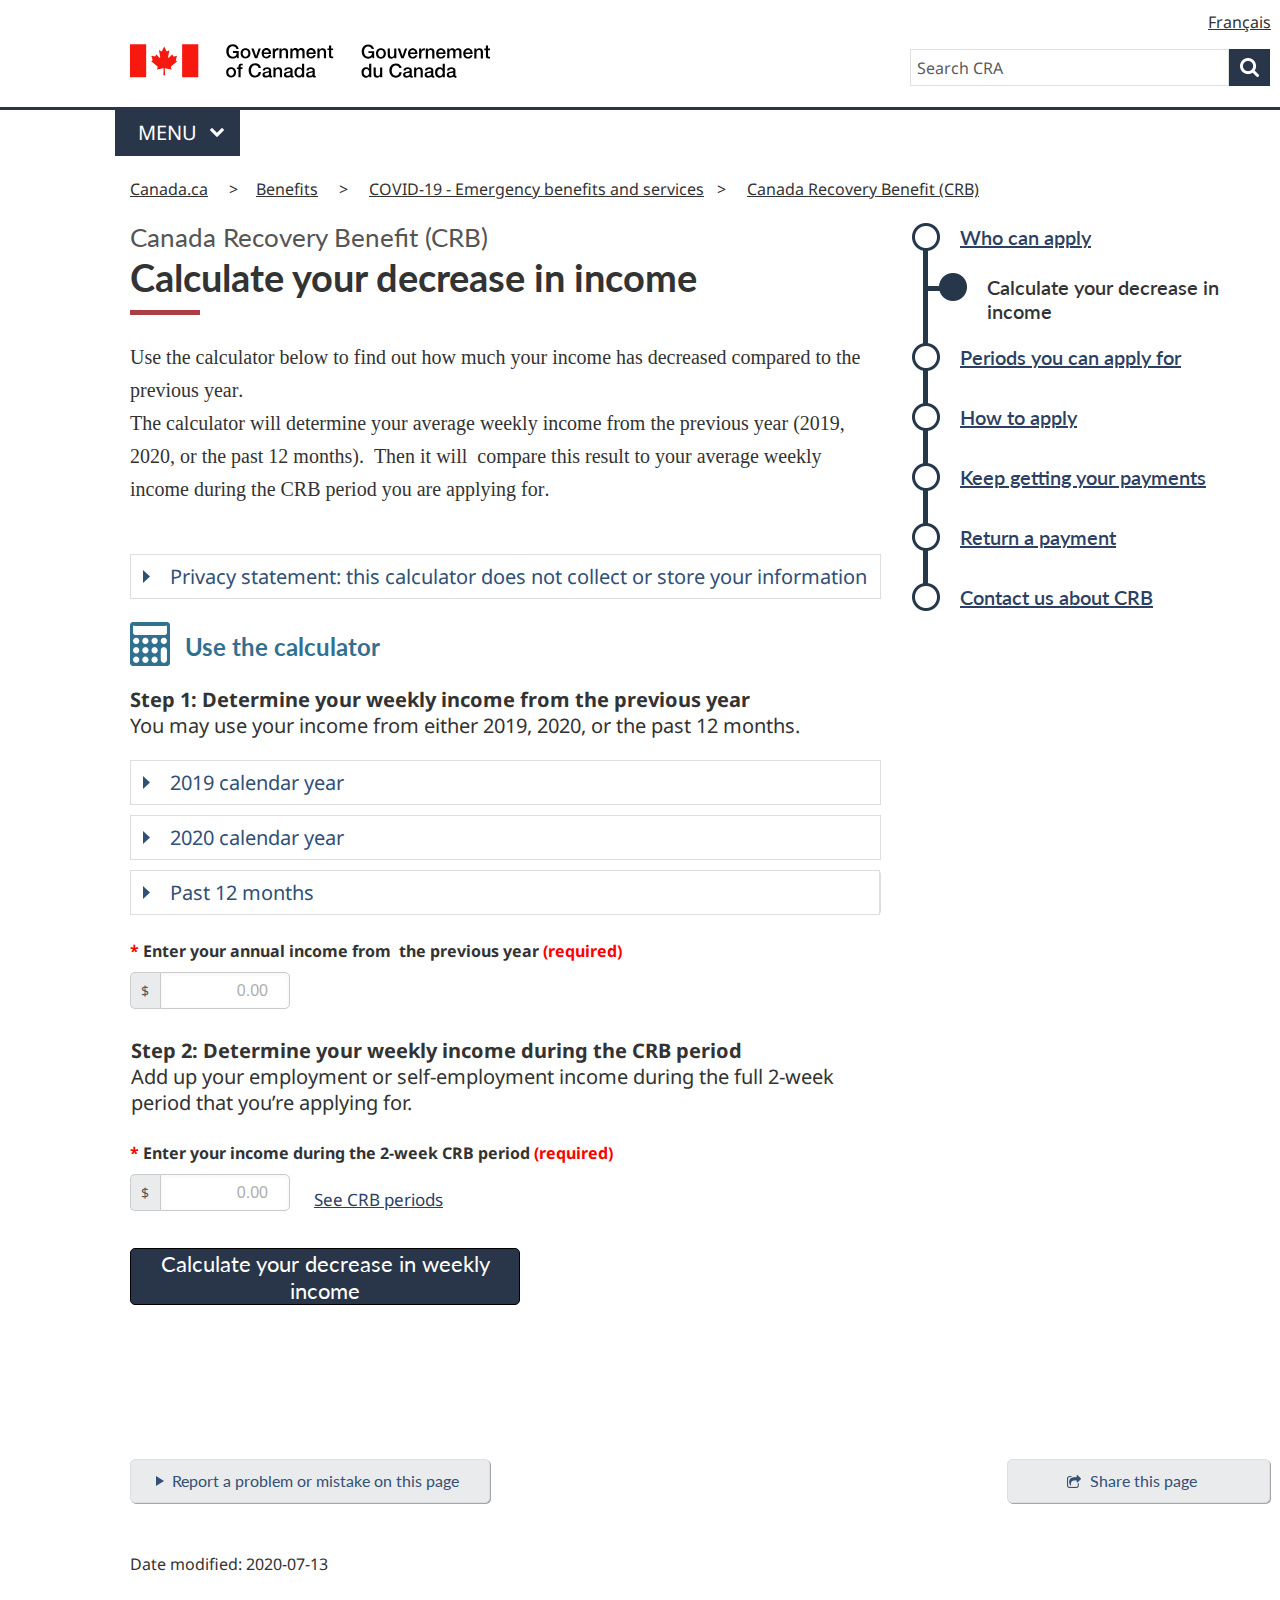
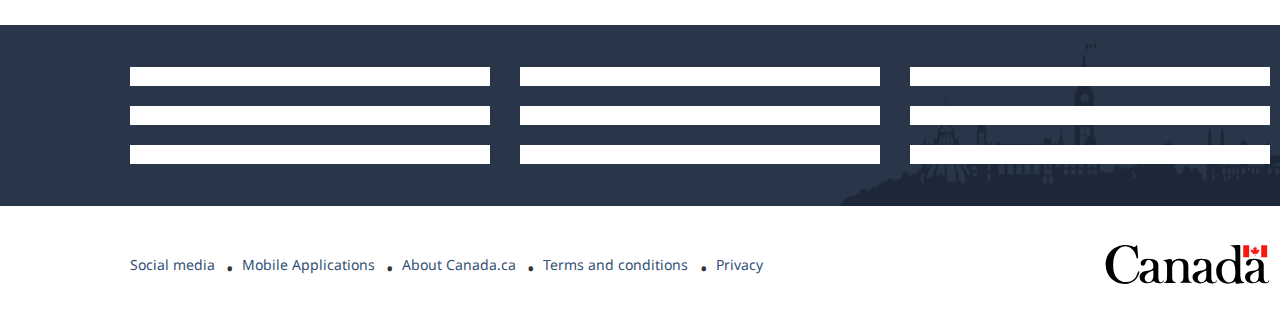
==== cerb_with_cra.html @ acd317cb "new versions and index page" ====
﻿<!DOCTYPE html>
<html>
  <head>
    <title>cerb_with_cra</title>
    <meta http-equiv="X-UA-Compatible" content="IE=edge"/>
    <meta http-equiv="content-type" content="text/html; charset=utf-8"/>
    <meta name="apple-mobile-web-app-capable" content="yes"/>
    <link href="resources/css/axure_rp_page.css" type="text/css" rel="stylesheet"/>
    <link href="data/styles.css" type="text/css" rel="stylesheet"/>
    <link href="files/cerb_with_cra/styles.css" type="text/css" rel="stylesheet"/>
    <link href="files/cerb_with_cra/styles_1.css" type="text/css" rel="stylesheet"/>

    <link href="https://fonts.googleapis.com/css2?family=Lato&display=swap" type="text/css" rel="stylesheet"/>
    <link href="https://fonts.googleapis.com/css2?family=Noto+Sans&display=swap" type="text/css" rel="stylesheet"/>
    <script src="resources/scripts/jquery-1.7.1.min.js"></script>
    <script src="resources/scripts/jquery-ui-1.8.10.custom.min.js"></script>
    <script src="resources/scripts/prototypePre.js"></script>
    <script src="data/document.js"></script>
    <script src="resources/scripts/prototypePost.js"></script>
    <script src="files/cerb_with_cra/data.js"></script>
    <script type="text/javascript">
      $axure.utils.getTransparentGifPath = function() { return 'resources/images/transparent.gif'; };
      $axure.utils.getOtherPath = function() { return 'resources/Other.html'; };
      $axure.utils.getReloadPath = function() { return 'resources/reload.html'; };
    </script>
  </head>
  <body>
    <div id="base" class="">

      <!-- Unnamed (Group) -->
      <div id="u0" class="ax_default" data-left="115" data-top="109" data-width="125" data-height="47">

        <!-- Unnamed (Rectangle) -->
        <div id="u1" class="ax_default primary_button">
          <div id="u1_div" class=""></div>
          <div id="u1_text" class="text ">
            <p><span>MENU</span></p>
          </div>
        </div>

        <!-- MenuARROW (Shape) -->
        <div id="u2" class="ax_default icon" data-label="MenuARROW">
          <img id="u2_img" class="img " src="images/cerb_with_cra/menuarrow_u2.png"/>
        </div>
      </div>

      <!-- DP_Report (Dynamic Panel) -->
      <div id="u3" class="ax_default" data-label="DP_Report">
        <div id="u3_state0" class="panel_state" data-label="Closed" style="">
          <div id="u3_state0_content" class="panel_state_content">

            <!-- BT_ReportProblem (Group) -->
            <div id="u4" class="ax_default" data-label="BT_ReportProblem" data-left="0" data-top="0" data-width="360" data-height="44">

              <!-- Unnamed (Rectangle) -->
              <div id="u5" class="ax_default button">
                <div id="u5_div" class=""></div>
                <div id="u5_text" class="text ">
                  <p><span>Report a problem or mistake on this page</span></p>
                </div>
              </div>

              <!-- Unnamed (Triangle) -->
              <div id="u6" class="ax_default flow_shape">
                <img id="u6_img" class="img " src="images/cerb_with_cra/u6.png"/>
              </div>
            </div>
          </div>
        </div>
        <div id="u3_state1" class="panel_state" data-label="Open" style="visibility: hidden;">
          <div id="u3_state1_content" class="panel_state_content">

            <!-- BT_ReportProblem (Group) -->
            <div id="u7" class="ax_default" data-label="BT_ReportProblem" data-left="0" data-top="0" data-width="360" data-height="44">

              <!-- Unnamed (Rectangle) -->
              <div id="u8" class="ax_default button">
                <div id="u8_div" class=""></div>
                <div id="u8_text" class="text ">
                  <p><span>Report a problem or mistake on this page</span></p>
                </div>
              </div>

              <!-- Unnamed (Triangle) -->
              <div id="u9" class="ax_default flow_shape">
                <img id="u9_img" class="img " src="images/cerb_with_cra/u6.png"/>
              </div>
            </div>

            <!-- BT_ReportProblem (Group) -->
            <div id="u10" class="ax_default" data-label="BT_ReportProblem" data-left="0" data-top="54" data-width="360" data-height="685">

              <!-- Unnamed (Rectangle) -->
              <div id="u11" class="ax_default button">
                <div id="u11_div" class=""></div>
              </div>
            </div>

            <!-- Unnamed (Horizontal Line) -->
            <div id="u12" class="ax_default line">
              <img id="u12_img" class="img " src="images/cerb_with_cra/u12.png"/>
            </div>

            <!-- Unnamed (Rectangle) -->
            <div id="u13" class="ax_default heading_3">
              <div id="u13_div" class=""></div>
              <div id="u13_text" class="text ">
                <p><span>Please select all that apply:</span></p>
              </div>
            </div>

            <!-- Unnamed (Group) -->
            <div id="u14" class="ax_default" data-left="20" data-top="149" data-width="297" data-height="22">

              <!-- Unnamed (Rectangle) -->
              <div id="u15" class="ax_default label">
                <div id="u15_div" class=""></div>
                <div id="u15_text" class="text ">
                  <p><span>A link, button or video is not working</span></p>
                </div>
              </div>

              <!-- DP_ReportCheckbox1 (Dynamic Panel) -->
              <div id="u16" class="ax_default" data-label="DP_ReportCheckbox1">
                <div id="u16_state0" class="panel_state" data-label="Unselected" style="">
                  <div id="u16_state0_content" class="panel_state_content">

                    <!-- Unnamed (Rectangle) -->
                    <div id="u17" class="ax_default box_1">
                      <div id="u17_div" class=""></div>
                    </div>
                  </div>
                </div>
                <div id="u16_state1" class="panel_state" data-label="Selected" style="visibility: hidden;">
                  <div id="u16_state1_content" class="panel_state_content">

                    <!-- Unnamed (Rectangle) -->
                    <div id="u18" class="ax_default box_1">
                      <div id="u18_div" class=""></div>
                    </div>

                    <!-- Unnamed (Shape) -->
                    <div id="u19" class="ax_default icon">
                      <img id="u19_img" class="img " src="images/cerb_with_cra/u19.png"/>
                    </div>
                  </div>
                </div>
              </div>
            </div>

            <!-- Unnamed (Group) -->
            <div id="u20" class="ax_default" data-left="20" data-top="182" data-width="202" data-height="22">

              <!-- Unnamed (Rectangle) -->
              <div id="u21" class="ax_default label">
                <div id="u21_div" class=""></div>
                <div id="u21_text" class="text ">
                  <p><span>It has a spelling mistake</span></p>
                </div>
              </div>

              <!-- DP_ReportCheckbox2 (Dynamic Panel) -->
              <div id="u22" class="ax_default" data-label="DP_ReportCheckbox2">
                <div id="u22_state0" class="panel_state" data-label="Unselected" style="">
                  <div id="u22_state0_content" class="panel_state_content">

                    <!-- Unnamed (Rectangle) -->
                    <div id="u23" class="ax_default box_1">
                      <div id="u23_div" class=""></div>
                    </div>
                  </div>
                </div>
                <div id="u22_state1" class="panel_state" data-label="Selected" style="visibility: hidden;">
                  <div id="u22_state1_content" class="panel_state_content">

                    <!-- Unnamed (Rectangle) -->
                    <div id="u24" class="ax_default box_1">
                      <div id="u24_div" class=""></div>
                    </div>

                    <!-- Unnamed (Shape) -->
                    <div id="u25" class="ax_default icon">
                      <img id="u25_img" class="img " src="images/cerb_with_cra/u19.png"/>
                    </div>
                  </div>
                </div>
              </div>
            </div>

            <!-- Unnamed (Group) -->
            <div id="u26" class="ax_default" data-left="20" data-top="215" data-width="190" data-height="22">

              <!-- Unnamed (Rectangle) -->
              <div id="u27" class="ax_default label">
                <div id="u27_div" class=""></div>
                <div id="u27_text" class="text ">
                  <p><span>Information is missing</span></p>
                </div>
              </div>

              <!-- DP_ReportCheckbox3 (Dynamic Panel) -->
              <div id="u28" class="ax_default" data-label="DP_ReportCheckbox3">
                <div id="u28_state0" class="panel_state" data-label="Unselected" style="">
                  <div id="u28_state0_content" class="panel_state_content">

                    <!-- Unnamed (Rectangle) -->
                    <div id="u29" class="ax_default box_1">
                      <div id="u29_div" class=""></div>
                    </div>
                  </div>
                </div>
                <div id="u28_state1" class="panel_state" data-label="Selected" style="visibility: hidden;">
                  <div id="u28_state1_content" class="panel_state_content">

                    <!-- Unnamed (Rectangle) -->
                    <div id="u30" class="ax_default box_1">
                      <div id="u30_div" class=""></div>
                    </div>

                    <!-- Unnamed (Shape) -->
                    <div id="u31" class="ax_default icon">
                      <img id="u31_img" class="img " src="images/cerb_with_cra/u19.png"/>
                    </div>
                  </div>
                </div>
              </div>
            </div>

            <!-- Unnamed (Group) -->
            <div id="u32" class="ax_default" data-left="20" data-top="248" data-width="273" data-height="22">

              <!-- Unnamed (Rectangle) -->
              <div id="u33" class="ax_default label">
                <div id="u33_div" class=""></div>
                <div id="u33_text" class="text ">
                  <p><span>Information is outdated or wrong</span></p>
                </div>
              </div>

              <!-- DP_ReportCheckbox4 (Dynamic Panel) -->
              <div id="u34" class="ax_default" data-label="DP_ReportCheckbox4">
                <div id="u34_state0" class="panel_state" data-label="Unselected" style="">
                  <div id="u34_state0_content" class="panel_state_content">

                    <!-- Unnamed (Rectangle) -->
                    <div id="u35" class="ax_default box_1">
                      <div id="u35_div" class=""></div>
                    </div>
                  </div>
                </div>
                <div id="u34_state1" class="panel_state" data-label="Selected" style="visibility: hidden;">
                  <div id="u34_state1_content" class="panel_state_content">

                    <!-- Unnamed (Rectangle) -->
                    <div id="u36" class="ax_default box_1">
                      <div id="u36_div" class=""></div>
                    </div>

                    <!-- Unnamed (Shape) -->
                    <div id="u37" class="ax_default icon">
                      <img id="u37_img" class="img " src="images/cerb_with_cra/u19.png"/>
                    </div>
                  </div>
                </div>
              </div>
            </div>

            <!-- Unnamed (Group) -->
            <div id="u38" class="ax_default" data-left="20" data-top="281" data-width="295" data-height="66">

              <!-- Unnamed (Rectangle) -->
              <div id="u39" class="ax_default label">
                <div id="u39_div" class=""></div>
                <div id="u39_text" class="text ">
                  <p><span>Login error when trying to access an</span></p><p><span>account (e.g. My Service Canada</span></p><p><span>Account)</span></p>
                </div>
              </div>

              <!-- DP_ReportCheckbox5 (Dynamic Panel) -->
              <div id="u40" class="ax_default" data-label="DP_ReportCheckbox5">
                <div id="u40_state0" class="panel_state" data-label="Unselected" style="">
                  <div id="u40_state0_content" class="panel_state_content">

                    <!-- Unnamed (Rectangle) -->
                    <div id="u41" class="ax_default box_1">
                      <div id="u41_div" class=""></div>
                    </div>
                  </div>
                </div>
                <div id="u40_state1" class="panel_state" data-label="Selected" style="visibility: hidden;">
                  <div id="u40_state1_content" class="panel_state_content">

                    <!-- Unnamed (Rectangle) -->
                    <div id="u42" class="ax_default box_1">
                      <div id="u42_div" class=""></div>
                    </div>

                    <!-- Unnamed (Shape) -->
                    <div id="u43" class="ax_default icon">
                      <img id="u43_img" class="img " src="images/cerb_with_cra/u19.png"/>
                    </div>
                  </div>
                </div>
              </div>
            </div>

            <!-- Unnamed (Group) -->
            <div id="u44" class="ax_default" data-left="61" data-top="360" data-width="127" data-height="22">

              <!-- Unnamed (Group) -->
              <div id="u45" class="ax_default" data-left="61" data-top="360" data-width="127" data-height="22">

                <!-- Unnamed (Rectangle) -->
                <div id="u46" class="ax_default label">
                  <div id="u46_div" class=""></div>
                  <div id="u46_text" class="text ">
                    <p><span>GC Key access</span></p>
                  </div>
                </div>

                <!-- DP_ReportCheckbox6 (Dynamic Panel) -->
                <div id="u47" class="ax_default" data-label="DP_ReportCheckbox6">
                  <div id="u47_state0" class="panel_state" data-label="Unselected" style="">
                    <div id="u47_state0_content" class="panel_state_content">

                      <!-- Unnamed (Rectangle) -->
                      <div id="u48" class="ax_default box_1">
                        <div id="u48_div" class=""></div>
                      </div>
                    </div>
                  </div>
                  <div id="u47_state1" class="panel_state" data-label="Selected" style="visibility: hidden;">
                    <div id="u47_state1_content" class="panel_state_content">

                      <!-- Unnamed (Rectangle) -->
                      <div id="u49" class="ax_default box_1">
                        <div id="u49_div" class=""></div>
                      </div>

                      <!-- Unnamed (Shape) -->
                      <div id="u50" class="ax_default icon">
                        <img id="u50_img" class="img " src="images/cerb_with_cra/u19.png"/>
                      </div>
                    </div>
                  </div>
                </div>
              </div>
            </div>

            <!-- Unnamed (Group) -->
            <div id="u51" class="ax_default" data-left="61" data-top="393" data-width="250" data-height="44">

              <!-- Unnamed (Rectangle) -->
              <div id="u52" class="ax_default label">
                <div id="u52_div" class=""></div>
                <div id="u52_text" class="text ">
                  <p><span>SecureKey Concierge (Banking</span></p><p><span>Credential) access</span></p>
                </div>
              </div>

              <!-- DP_ReportCheckbox7 (Dynamic Panel) -->
              <div id="u53" class="ax_default" data-label="DP_ReportCheckbox7">
                <div id="u53_state0" class="panel_state" data-label="Unselected" style="">
                  <div id="u53_state0_content" class="panel_state_content">

                    <!-- Unnamed (Rectangle) -->
                    <div id="u54" class="ax_default box_1">
                      <div id="u54_div" class=""></div>
                    </div>
                  </div>
                </div>
                <div id="u53_state1" class="panel_state" data-label="Selected" style="visibility: hidden;">
                  <div id="u53_state1_content" class="panel_state_content">

                    <!-- Unnamed (Rectangle) -->
                    <div id="u55" class="ax_default box_1">
                      <div id="u55_div" class=""></div>
                    </div>

                    <!-- Unnamed (Shape) -->
                    <div id="u56" class="ax_default icon">
                      <img id="u56_img" class="img " src="images/cerb_with_cra/u19.png"/>
                    </div>
                  </div>
                </div>
              </div>
            </div>

            <!-- Unnamed (Group) -->
            <div id="u57" class="ax_default" data-left="61" data-top="448" data-width="264" data-height="66">

              <!-- Unnamed (Rectangle) -->
              <div id="u58" class="ax_default label">
                <div id="u58_div" class=""></div>
                <div id="u58_text" class="text ">
                  <p><span>Personal Access Code (PAC)</span></p><p><span>problems or EI Access Code (AC)</span></p><p><span>problems</span></p>
                </div>
              </div>

              <!-- DP_ReportCheckbox8 (Dynamic Panel) -->
              <div id="u59" class="ax_default" data-label="DP_ReportCheckbox8">
                <div id="u59_state0" class="panel_state" data-label="Unselected" style="">
                  <div id="u59_state0_content" class="panel_state_content">

                    <!-- Unnamed (Rectangle) -->
                    <div id="u60" class="ax_default box_1">
                      <div id="u60_div" class=""></div>
                    </div>
                  </div>
                </div>
                <div id="u59_state1" class="panel_state" data-label="Selected" style="visibility: hidden;">
                  <div id="u59_state1_content" class="panel_state_content">

                    <!-- Unnamed (Rectangle) -->
                    <div id="u61" class="ax_default box_1">
                      <div id="u61_div" class=""></div>
                    </div>

                    <!-- Unnamed (Shape) -->
                    <div id="u62" class="ax_default icon">
                      <img id="u62_img" class="img " src="images/cerb_with_cra/u19.png"/>
                    </div>
                  </div>
                </div>
              </div>
            </div>

            <!-- Unnamed (Group) -->
            <div id="u63" class="ax_default" data-left="61" data-top="525" data-width="252" data-height="44">

              <!-- Unnamed (Rectangle) -->
              <div id="u64" class="ax_default label">
                <div id="u64_div" class=""></div>
                <div id="u64_text" class="text ">
                  <p><span>Social Insurance Number (SIN)</span></p><p><span>validation problems</span></p>
                </div>
              </div>

              <!-- DP_ReportCheckbox9 (Dynamic Panel) -->
              <div id="u65" class="ax_default" data-label="DP_ReportCheckbox9">
                <div id="u65_state0" class="panel_state" data-label="Unselected" style="">
                  <div id="u65_state0_content" class="panel_state_content">

                    <!-- Unnamed (Rectangle) -->
                    <div id="u66" class="ax_default box_1">
                      <div id="u66_div" class=""></div>
                    </div>
                  </div>
                </div>
                <div id="u65_state1" class="panel_state" data-label="Selected" style="visibility: hidden;">
                  <div id="u65_state1_content" class="panel_state_content">

                    <!-- Unnamed (Rectangle) -->
                    <div id="u67" class="ax_default box_1">
                      <div id="u67_div" class=""></div>
                    </div>

                    <!-- Unnamed (Shape) -->
                    <div id="u68" class="ax_default icon">
                      <img id="u68_img" class="img " src="images/cerb_with_cra/u19.png"/>
                    </div>
                  </div>
                </div>
              </div>
            </div>

            <!-- Unnamed (Group) -->
            <div id="u69" class="ax_default" data-left="61" data-top="580" data-width="254" data-height="22">

              <!-- Unnamed (Rectangle) -->
              <div id="u70" class="ax_default label">
                <div id="u70_div" class=""></div>
                <div id="u70_text" class="text ">
                  <p><span>Other login error not in this list</span></p>
                </div>
              </div>

              <!-- DP_ReportCheckbox10 (Dynamic Panel) -->
              <div id="u71" class="ax_default" data-label="DP_ReportCheckbox10">
                <div id="u71_state0" class="panel_state" data-label="Unselected" style="">
                  <div id="u71_state0_content" class="panel_state_content">

                    <!-- Unnamed (Rectangle) -->
                    <div id="u72" class="ax_default box_1">
                      <div id="u72_div" class=""></div>
                    </div>
                  </div>
                </div>
                <div id="u71_state1" class="panel_state" data-label="Selected" style="visibility: hidden;">
                  <div id="u71_state1_content" class="panel_state_content">

                    <!-- Unnamed (Rectangle) -->
                    <div id="u73" class="ax_default box_1">
                      <div id="u73_div" class=""></div>
                    </div>

                    <!-- Unnamed (Shape) -->
                    <div id="u74" class="ax_default icon">
                      <img id="u74_img" class="img " src="images/cerb_with_cra/u19.png"/>
                    </div>
                  </div>
                </div>
              </div>
            </div>

            <!-- Unnamed (Group) -->
            <div id="u75" class="ax_default" data-left="20" data-top="613" data-width="259" data-height="22">

              <!-- Unnamed (Rectangle) -->
              <div id="u76" class="ax_default label">
                <div id="u76_div" class=""></div>
                <div id="u76_text" class="text ">
                  <p><span>I can't find what I'm looking for</span></p>
                </div>
              </div>

              <!-- DP_ReportCheckbox11 (Dynamic Panel) -->
              <div id="u77" class="ax_default" data-label="DP_ReportCheckbox11">
                <div id="u77_state0" class="panel_state" data-label="Unselected" style="">
                  <div id="u77_state0_content" class="panel_state_content">

                    <!-- Unnamed (Rectangle) -->
                    <div id="u78" class="ax_default box_1">
                      <div id="u78_div" class=""></div>
                    </div>
                  </div>
                </div>
                <div id="u77_state1" class="panel_state" data-label="Selected" style="visibility: hidden;">
                  <div id="u77_state1_content" class="panel_state_content">

                    <!-- Unnamed (Rectangle) -->
                    <div id="u79" class="ax_default box_1">
                      <div id="u79_div" class=""></div>
                    </div>

                    <!-- Unnamed (Shape) -->
                    <div id="u80" class="ax_default icon">
                      <img id="u80_img" class="img " src="images/cerb_with_cra/u19.png"/>
                    </div>
                  </div>
                </div>
              </div>
            </div>

            <!-- Unnamed (Group) -->
            <div id="u81" class="ax_default" data-left="20" data-top="646" data-width="212" data-height="22">

              <!-- Unnamed (Rectangle) -->
              <div id="u82" class="ax_default label">
                <div id="u82_div" class=""></div>
                <div id="u82_text" class="text ">
                  <p><span>Other issue not in this list</span></p>
                </div>
              </div>

              <!-- DP_ReportCheckbox12 (Dynamic Panel) -->
              <div id="u83" class="ax_default" data-label="DP_ReportCheckbox12">
                <div id="u83_state0" class="panel_state" data-label="Unselected" style="">
                  <div id="u83_state0_content" class="panel_state_content">

                    <!-- Unnamed (Rectangle) -->
                    <div id="u84" class="ax_default box_1">
                      <div id="u84_div" class=""></div>
                    </div>
                  </div>
                </div>
                <div id="u83_state1" class="panel_state" data-label="Selected" style="visibility: hidden;">
                  <div id="u83_state1_content" class="panel_state_content">

                    <!-- Unnamed (Rectangle) -->
                    <div id="u85" class="ax_default box_1">
                      <div id="u85_div" class=""></div>
                    </div>

                    <!-- Unnamed (Shape) -->
                    <div id="u86" class="ax_default icon">
                      <img id="u86_img" class="img " src="images/cerb_with_cra/u19.png"/>
                    </div>
                  </div>
                </div>
              </div>
            </div>

            <!-- BT_Close (Group) -->
            <div id="u87" class="ax_default" data-label="BT_Close" data-left="20" data-top="684" data-width="70" data-height="35">

              <!-- Unnamed (Rectangle) -->
              <div id="u88" class="ax_default button">
                <div id="u88_div" class=""></div>
                <div id="u88_text" class="text ">
                  <p><span>Submit</span></p>
                </div>
              </div>
            </div>
          </div>
        </div>
        <div id="u3_state2" class="panel_state" data-label="Thank You" style="visibility: hidden;">
          <div id="u3_state2_content" class="panel_state_content">

            <!-- BT_ReportProblem (Group) -->
            <div id="u89" class="ax_default" data-label="BT_ReportProblem" data-left="0" data-top="0" data-width="360" data-height="44">

              <!-- Unnamed (Rectangle) -->
              <div id="u90" class="ax_default button">
                <div id="u90_div" class=""></div>
                <div id="u90_text" class="text ">
                  <p><span>Report a problem or mistake on this page</span></p>
                </div>
              </div>

              <!-- Unnamed (Triangle) -->
              <div id="u91" class="ax_default flow_shape">
                <img id="u91_img" class="img " src="images/cerb_with_cra/u6.png"/>
              </div>
            </div>

            <!-- BT_ReportProblem (Group) -->
            <div id="u92" class="ax_default" data-label="BT_ReportProblem" data-left="0" data-top="54" data-width="360" data-height="180">

              <!-- Unnamed (Rectangle) -->
              <div id="u93" class="ax_default button">
                <div id="u93_div" class=""></div>
              </div>
            </div>

            <!-- Unnamed (Rectangle) -->
            <div id="u94" class="ax_default heading_3">
              <div id="u94_div" class=""></div>
              <div id="u94_text" class="text ">
                <p><span>Thank you for your help!</span></p>
              </div>
            </div>

            <!-- Unnamed (Rectangle) -->
            <div id="u95" class="ax_default label">
              <div id="u95_div" class=""></div>
              <div id="u95_text" class="text ">
                <p><span>You will not receive a reply. For</span></p><p><span>enquiries, </span></p>
              </div>
            </div>

            <!-- Unnamed (Rectangle) -->
            <div id="u96" class="ax_default label">
              <div id="u96_div" class=""></div>
              <div id="u96_text" class="text ">
                <p><span style="text-decoration:underline;">contact us</span><span>.</span></p>
              </div>
            </div>
          </div>
        </div>
      </div>

      <!-- BT_Share (Group) -->
      <div id="u97" class="ax_default" data-label="BT_Share" data-left="1007" data-top="1459" data-width="263" data-height="44">

        <!-- Unnamed (Rectangle) -->
        <div id="u98" class="ax_default button">
          <div id="u98_div" class=""></div>
          <div id="u98_text" class="text ">
            <p><span>Share this page</span></p>
          </div>
        </div>

        <!-- Unnamed (Shape) -->
        <div id="u99" class="ax_default icon">
          <img id="u99_img" class="img " src="images/cerb_with_cra/u99.png"/>
        </div>
      </div>

      <!-- DP_SharePopup (Dynamic Panel) -->
      <div id="u100" class="ax_default ax_default_hidden" data-label="DP_SharePopup" style="display:none; visibility: hidden">
        <div id="u100_state0" class="panel_state" data-label="State1" style="">
          <div id="u100_state0_content" class="panel_state_content">

            <!-- Unnamed (Rectangle) -->
            <div id="u101" class="ax_default box_3">
              <div id="u101_div" class=""></div>
            </div>

            <!-- Unnamed (Rectangle) -->
            <div id="u102" class="ax_default box_3">
              <div id="u102_div" class=""></div>
            </div>

            <!-- Unnamed (Horizontal Line) -->
            <div id="u103" class="ax_default line">
              <img id="u103_img" class="img " src="images/cerb_with_cra/u103.png"/>
            </div>

            <!-- Unnamed (Rectangle) -->
            <div id="u104" class="ax_default label">
              <div id="u104_div" class=""></div>
              <div id="u104_text" class="text ">
                <p><span>No endorsement of any products or services is expressed or implied.</span></p>
              </div>
            </div>

            <!-- BT_BloggerShare (Group) -->
            <div id="u105" class="ax_default" data-label="BT_BloggerShare" data-left="26" data-top="72" data-width="263" data-height="55">

              <!-- Unnamed (Rectangle) -->
              <div id="u106" class="ax_default button">
                <div id="u106_div" class=""></div>
                <div id="u106_text" class="text ">
                  <p><span>Blogger</span></p>
                </div>
              </div>

              <!-- Unnamed (Image) -->
              <div id="u107" class="ax_default image">
                <img id="u107_img" class="img " src="images/cerb_with_cra/u107.png"/>
              </div>
            </div>

            <!-- BT_DiigoShare (Group) -->
            <div id="u108" class="ax_default" data-label="BT_DiigoShare" data-left="26" data-top="137" data-width="263" data-height="55">

              <!-- Unnamed (Rectangle) -->
              <div id="u109" class="ax_default button">
                <div id="u109_div" class=""></div>
                <div id="u109_text" class="text ">
                  <p><span>Diigo</span></p>
                </div>
              </div>

              <!-- Unnamed (Image) -->
              <div id="u110" class="ax_default image">
                <img id="u110_img" class="img " src="images/cerb_with_cra/u110.png"/>
              </div>
            </div>

            <!-- BT_EmailShare (Group) -->
            <div id="u111" class="ax_default" data-label="BT_EmailShare" data-left="26" data-top="202" data-width="263" data-height="55">

              <!-- Unnamed (Rectangle) -->
              <div id="u112" class="ax_default button">
                <div id="u112_div" class=""></div>
                <div id="u112_text" class="text ">
                  <p><span>Email</span></p>
                </div>
              </div>

              <!-- Unnamed (SVG) -->
              <div id="u113" class="ax_default image">
                <img id="u113_img" class="img " src="images/cerb_with_cra/u113.svg"/>
              </div>
            </div>

            <!-- BT_FacebookShare (Group) -->
            <div id="u114" class="ax_default" data-label="BT_FacebookShare" data-left="26" data-top="267" data-width="263" data-height="55">

              <!-- Unnamed (Rectangle) -->
              <div id="u115" class="ax_default button">
                <div id="u115_div" class=""></div>
                <div id="u115_text" class="text ">
                  <p><span>Facebook</span></p>
                </div>
              </div>

              <!-- Unnamed (Group) -->
              <div id="u116" class="ax_default" data-left="42" data-top="280" data-width="30" data-height="30">

                <!-- Unnamed (Rectangle) -->
                <div id="u117" class="ax_default box_3">
                  <div id="u117_div" class=""></div>
                </div>

                <!-- Unnamed (Shape) -->
                <div id="u118" class="ax_default icon">
                  <img id="u118_img" class="img " src="images/cerb_with_cra/u118.png"/>
                </div>
              </div>
            </div>

            <!-- BT_GmailShare (Group) -->
            <div id="u119" class="ax_default" data-label="BT_GmailShare" data-left="26" data-top="332" data-width="263" data-height="55">

              <!-- Unnamed (Rectangle) -->
              <div id="u120" class="ax_default button">
                <div id="u120_div" class=""></div>
                <div id="u120_text" class="text ">
                  <p><span>Gmail</span></p>
                </div>
              </div>

              <!-- Unnamed (Image) -->
              <div id="u121" class="ax_default image">
                <img id="u121_img" class="img " src="images/cerb_with_cra/u121.png"/>
              </div>
            </div>

            <!-- BT_LinkedinShare (Group) -->
            <div id="u122" class="ax_default" data-label="BT_LinkedinShare" data-left="26" data-top="397" data-width="263" data-height="55">

              <!-- Unnamed (Rectangle) -->
              <div id="u123" class="ax_default button">
                <div id="u123_div" class=""></div>
                <div id="u123_text" class="text ">
                  <p><span>Linkedin</span></p>
                </div>
              </div>

              <!-- Unnamed (Group) -->
              <div id="u124" class="ax_default" data-left="43" data-top="410" data-width="30" data-height="30">

                <!-- Unnamed (Rectangle) -->
                <div id="u125" class="ax_default box_3">
                  <div id="u125_div" class=""></div>
                </div>

                <!-- Unnamed (Shape) -->
                <div id="u126" class="ax_default icon">
                  <img id="u126_img" class="img " src="images/cerb_with_cra/u126.png"/>
                </div>
              </div>
            </div>

            <!-- BT_PinterestShare (Group) -->
            <div id="u127" class="ax_default" data-label="BT_PinterestShare" data-left="309" data-top="72" data-width="263" data-height="55">

              <!-- Unnamed (Rectangle) -->
              <div id="u128" class="ax_default button">
                <div id="u128_div" class=""></div>
                <div id="u128_text" class="text ">
                  <p><span>Pinterest</span></p>
                </div>
              </div>

              <!-- Unnamed (Group) -->
              <div id="u129" class="ax_default" data-left="324" data-top="85" data-width="30" data-height="30">

                <!-- Unnamed (Shape) -->
                <div id="u130" class="ax_default icon">
                  <img id="u130_img" class="img " src="images/cerb_with_cra/u130.png"/>
                </div>

                <!-- Unnamed (Shape) -->
                <div id="u131" class="ax_default icon">
                  <img id="u131_img" class="img " src="images/cerb_with_cra/u131.png"/>
                </div>
              </div>
            </div>

            <!-- BT_RedditShare (Group) -->
            <div id="u132" class="ax_default" data-label="BT_RedditShare" data-left="309" data-top="137" data-width="263" data-height="55">

              <!-- Unnamed (Rectangle) -->
              <div id="u133" class="ax_default button">
                <div id="u133_div" class=""></div>
                <div id="u133_text" class="text ">
                  <p><span>reddit</span></p>
                </div>
              </div>

              <!-- Unnamed (Group) -->
              <div id="u134" class="ax_default" data-left="324" data-top="150" data-width="30" data-height="30">

                <!-- Unnamed (Rectangle) -->
                <div id="u135" class="ax_default box_3">
                  <div id="u135_div" class=""></div>
                </div>

                <!-- Unnamed (Shape) -->
                <div id="u136" class="ax_default icon">
                  <img id="u136_img" class="img " src="images/cerb_with_cra/u136.png"/>
                </div>
              </div>
            </div>

            <!-- BT_TinyURLShare (Group) -->
            <div id="u137" class="ax_default" data-label="BT_TinyURLShare" data-left="309" data-top="202" data-width="263" data-height="55">

              <!-- Unnamed (Rectangle) -->
              <div id="u138" class="ax_default button">
                <div id="u138_div" class=""></div>
                <div id="u138_text" class="text ">
                  <p><span>TinyURL</span></p>
                </div>
              </div>

              <!-- Unnamed (Group) -->
              <div id="u139" class="ax_default" data-left="324" data-top="215" data-width="30" data-height="30">

                <!-- Unnamed (Rectangle) -->
                <div id="u140" class="ax_default box_3">
                  <div id="u140_div" class=""></div>
                </div>

                <!-- Unnamed (Image) -->
                <div id="u141" class="ax_default image">
                  <img id="u141_img" class="img " src="images/cerb_with_cra/u141.png"/>
                </div>
              </div>
            </div>

            <!-- BT_TumblrShare (Group) -->
            <div id="u142" class="ax_default" data-label="BT_TumblrShare" data-left="309" data-top="267" data-width="263" data-height="55">

              <!-- Unnamed (Rectangle) -->
              <div id="u143" class="ax_default button">
                <div id="u143_div" class=""></div>
                <div id="u143_text" class="text ">
                  <p><span>tumblr</span></p>
                </div>
              </div>

              <!-- Unnamed (Group) -->
              <div id="u144" class="ax_default" data-left="324" data-top="280" data-width="30" data-height="30">

                <!-- Unnamed (Rectangle) -->
                <div id="u145" class="ax_default box_3">
                  <div id="u145_div" class=""></div>
                </div>

                <!-- Unnamed (Shape) -->
                <div id="u146" class="ax_default icon">
                  <img id="u146_img" class="img " src="images/cerb_with_cra/u146.png"/>
                </div>
              </div>
            </div>

            <!-- BT_TwitterShare (Group) -->
            <div id="u147" class="ax_default" data-label="BT_TwitterShare" data-left="309" data-top="332" data-width="263" data-height="55">

              <!-- Unnamed (Rectangle) -->
              <div id="u148" class="ax_default button">
                <div id="u148_div" class=""></div>
                <div id="u148_text" class="text ">
                  <p><span>Twitter</span></p>
                </div>
              </div>

              <!-- Unnamed (Shape) -->
              <div id="u149" class="ax_default icon">
                <img id="u149_img" class="img " src="images/cerb_with_cra/u149.png"/>
              </div>
            </div>

            <!-- BT_WhatsappShare (Group) -->
            <div id="u150" class="ax_default" data-label="BT_WhatsappShare" data-left="309" data-top="397" data-width="263" data-height="55">

              <!-- Unnamed (Rectangle) -->
              <div id="u151" class="ax_default button">
                <div id="u151_div" class=""></div>
                <div id="u151_text" class="text ">
                  <p><span>Whatsapp</span></p>
                </div>
              </div>

              <!-- Unnamed (Group) -->
              <div id="u152" class="ax_default" data-left="324" data-top="410" data-width="30" data-height="30">

                <!-- Unnamed (Rectangle) -->
                <div id="u153" class="ax_default box_3">
                  <div id="u153_div" class=""></div>
                </div>

                <!-- Unnamed (Shape) -->
                <div id="u154" class="ax_default icon">
                  <img id="u154_img" class="img " src="images/cerb_with_cra/u154.png"/>
                </div>
              </div>
            </div>

            <!-- BT_YahooMailShare (Group) -->
            <div id="u155" class="ax_default" data-label="BT_YahooMailShare" data-left="309" data-top="462" data-width="263" data-height="55">

              <!-- Unnamed (Rectangle) -->
              <div id="u156" class="ax_default button">
                <div id="u156_div" class=""></div>
                <div id="u156_text" class="text ">
                  <p><span>Yahoo! Mail</span></p>
                </div>
              </div>

              <!-- Unnamed (Group) -->
              <div id="u157" class="ax_default" data-left="324" data-top="475" data-width="30" data-height="30">

                <!-- Unnamed (Rectangle) -->
                <div id="u158" class="ax_default box_3">
                  <div id="u158_div" class=""></div>
                </div>

                <!-- Unnamed (Shape) -->
                <div id="u159" class="ax_default icon">
                  <img id="u159_img" class="img " src="images/cerb_with_cra/u159.png"/>
                </div>
              </div>
            </div>

            <!-- BT_MyspaceShare (Group) -->
            <div id="u160" class="ax_default" data-label="BT_MyspaceShare" data-left="26" data-top="462" data-width="263" data-height="55">

              <!-- Unnamed (Rectangle) -->
              <div id="u161" class="ax_default button">
                <div id="u161_div" class=""></div>
                <div id="u161_text" class="text ">
                  <p><span>Myspace</span></p>
                </div>
              </div>

              <!-- Unnamed (Image) -->
              <div id="u162" class="ax_default image">
                <img id="u162_img" class="img " src="images/cerb_with_cra/u162.png"/>
              </div>
            </div>

            <!-- BT_XShare (Shape) -->
            <div id="u163" class="ax_default icon" data-label="BT_XShare">
              <img id="u163_img" class="img " src="images/cerb_with_cra/bt_xshare_u163.png"/>
            </div>

            <!-- Unnamed (Rectangle) -->
            <div id="u164" class="ax_default label">
              <div id="u164_div" class=""></div>
              <div id="u164_text" class="text ">
                <p><span>Share this page</span></p>
              </div>
            </div>

            <!-- BT_Close (Group) -->
            <div id="u165" class="ax_default" data-label="BT_Close" data-left="12" data-top="598" data-width="55" data-height="35">

              <!-- Unnamed (Rectangle) -->
              <div id="u166" class="ax_default button">
                <div id="u166_div" class=""></div>
                <div id="u166_text" class="text ">
                  <p><span>Close</span></p>
                </div>
              </div>
            </div>
          </div>
        </div>
      </div>

      <!-- Unnamed (Rectangle) -->
      <div id="u167" class="ax_default label">
        <div id="u167_div" class=""></div>
        <div id="u167_text" class="text ">
          <p><span>Date modified: 2020-07-13</span></p>
        </div>
      </div>

      <!-- Unnamed (Horizontal Line) -->
      <div id="u168" class="ax_default line">
        <img id="u168_img" class="img " src="images/cerb_with_cra/u168.png"/>
      </div>

      <!-- Unnamed (Rectangle) -->
      <div id="u169" class="ax_default paragraph">
        <div id="u169_div" class=""></div>
        <div id="u169_text" class="text ">
          <p><span style="font-family:'LucidaGrande', 'Lucida Grande';">Use</span><span style="font-family:'NotoNastaliqUrdu', 'Noto Nastaliq Urdu';"> </span><span style="font-family:'LucidaGrande', 'Lucida Grande';">the</span><span style="font-family:'NotoNastaliqUrdu', 'Noto Nastaliq Urdu';"> </span><span style="font-family:'LucidaGrande', 'Lucida Grande';">calculator below </span><span style="font-family:'NotoNastaliqUrdu', 'Noto Nastaliq Urdu';"> </span><span style="font-family:'LucidaGrande', 'Lucida Grande';">to</span><span style="font-family:'NotoNastaliqUrdu', 'Noto Nastaliq Urdu';"> </span><span style="font-family:'LucidaGrande', 'Lucida Grande';">find out</span><span style="font-family:'NotoNastaliqUrdu', 'Noto Nastaliq Urdu';"> </span><span style="font-family:'LucidaGrande', 'Lucida Grande';">how much your</span><span style="font-family:'NotoNastaliqUrdu', 'Noto Nastaliq Urdu';"> </span><span style="font-family:'LucidaGrande', 'Lucida Grande';">income</span><span style="font-family:'NotoNastaliqUrdu', 'Noto Nastaliq Urdu';"> </span><span style="font-family:'LucidaGrande', 'Lucida Grande';">has</span><span style="font-family:'NotoNastaliqUrdu', 'Noto Nastaliq Urdu';"> </span><span style="font-family:'LucidaGrande', 'Lucida Grande';">decreased</span><span style="font-family:'NotoNastaliqUrdu', 'Noto Nastaliq Urdu';"> </span><span style="font-family:'LucidaGrande', 'Lucida Grande';">compared to </span><span style="font-family:'NotoNastaliqUrdu', 'Noto Nastaliq Urdu';"> </span><span style="font-family:'LucidaGrande', 'Lucida Grande';">the</span><span style="font-family:'NotoNastaliqUrdu', 'Noto Nastaliq Urdu';"> </span><span style="font-family:'LucidaGrande', 'Lucida Grande';">previous</span><span style="font-family:'NotoNastaliqUrdu', 'Noto Nastaliq Urdu';"> </span><span style="font-family:'LucidaGrande', 'Lucida Grande';">year</span><span style="font-family:'NotoNastaliqUrdu', 'Noto Nastaliq Urdu';">.</span></p><p><span style="font-family:'LucidaGrande', 'Lucida Grande';">The</span><span style="font-family:'NotoNastaliqUrdu', 'Noto Nastaliq Urdu';"> </span><span style="font-family:'LucidaGrande', 'Lucida Grande';">calculator</span><span style="font-family:'NotoNastaliqUrdu', 'Noto Nastaliq Urdu';"> </span><span style="font-family:'LucidaGrande', 'Lucida Grande';">will</span><span style="font-family:'NotoNastaliqUrdu', 'Noto Nastaliq Urdu';"> </span><span style="font-family:'LucidaGrande', 'Lucida Grande';">determine</span><span style="font-family:'NotoNastaliqUrdu', 'Noto Nastaliq Urdu';"> </span><span style="font-family:'LucidaGrande', 'Lucida Grande';">your</span><span style="font-family:'NotoNastaliqUrdu', 'Noto Nastaliq Urdu';"> </span><span style="font-family:'LucidaGrande', 'Lucida Grande';">average</span><span style="font-family:'NotoNastaliqUrdu', 'Noto Nastaliq Urdu';"> </span><span style="font-family:'LucidaGrande', 'Lucida Grande';">weekly</span><span style="font-family:'NotoNastaliqUrdu', 'Noto Nastaliq Urdu';"> </span><span style="font-family:'LucidaGrande', 'Lucida Grande';">income</span><span style="font-family:'NotoNastaliqUrdu', 'Noto Nastaliq Urdu';"> </span><span style="font-family:'LucidaGrande', 'Lucida Grande';">from</span><span style="font-family:'NotoNastaliqUrdu', 'Noto Nastaliq Urdu';"> </span><span style="font-family:'LucidaGrande', 'Lucida Grande';">the</span><span style="font-family:'NotoNastaliqUrdu', 'Noto Nastaliq Urdu';"> </span><span style="font-family:'LucidaGrande', 'Lucida Grande';">previous</span><span style="font-family:'NotoNastaliqUrdu', 'Noto Nastaliq Urdu';"> </span><span style="font-family:'LucidaGrande', 'Lucida Grande';">year</span><span style="font-family:'NotoNastaliqUrdu', 'Noto Nastaliq Urdu';"> (2019, 2020, </span><span style="font-family:'LucidaGrande', 'Lucida Grande';">or</span><span style="font-family:'NotoNastaliqUrdu', 'Noto Nastaliq Urdu';"> </span><span style="font-family:'LucidaGrande', 'Lucida Grande';">the</span><span style="font-family:'NotoNastaliqUrdu', 'Noto Nastaliq Urdu';"> </span><span style="font-family:'LucidaGrande', 'Lucida Grande';">past</span><span style="font-family:'NotoNastaliqUrdu', 'Noto Nastaliq Urdu';"> 12 </span><span style="font-family:'LucidaGrande', 'Lucida Grande';">months</span><span style="font-family:'NotoNastaliqUrdu', 'Noto Nastaliq Urdu';">).&nbsp; </span><span style="font-family:'LucidaGrande', 'Lucida Grande';">Then</span><span style="font-family:'NotoNastaliqUrdu', 'Noto Nastaliq Urdu';"> </span><span style="font-family:'LucidaGrande', 'Lucida Grande';">it</span><span style="font-family:'NotoNastaliqUrdu', 'Noto Nastaliq Urdu';"> </span><span style="font-family:'LucidaGrande', 'Lucida Grande';">will</span><span style="font-family:'NotoNastaliqUrdu', 'Noto Nastaliq Urdu';">&nbsp; </span><span style="font-family:'LucidaGrande', 'Lucida Grande';">compare</span><span style="font-family:'NotoNastaliqUrdu', 'Noto Nastaliq Urdu';"> </span><span style="font-family:'LucidaGrande', 'Lucida Grande';">this</span><span style="font-family:'NotoNastaliqUrdu', 'Noto Nastaliq Urdu';"> </span><span style="font-family:'LucidaGrande', 'Lucida Grande';">result</span><span style="font-family:'NotoNastaliqUrdu', 'Noto Nastaliq Urdu';"> </span><span style="font-family:'LucidaGrande', 'Lucida Grande';">to</span><span style="font-family:'NotoNastaliqUrdu', 'Noto Nastaliq Urdu';"> </span><span style="font-family:'LucidaGrande', 'Lucida Grande';">your</span><span style="font-family:'NotoNastaliqUrdu', 'Noto Nastaliq Urdu';"> </span><span style="font-family:'LucidaGrande', 'Lucida Grande';">average</span><span style="font-family:'NotoNastaliqUrdu', 'Noto Nastaliq Urdu';"> </span><span style="font-family:'LucidaGrande', 'Lucida Grande';">weekly</span><span style="font-family:'NotoNastaliqUrdu', 'Noto Nastaliq Urdu';"> </span><span style="font-family:'LucidaGrande', 'Lucida Grande';">income</span><span style="font-family:'NotoNastaliqUrdu', 'Noto Nastaliq Urdu';"> </span><span style="font-family:'LucidaGrande', 'Lucida Grande';">during the</span><span style="font-family:'NotoNastaliqUrdu', 'Noto Nastaliq Urdu';"> </span><span style="font-family:'LucidaGrande', 'Lucida Grande';">CRB</span><span style="font-family:'NotoNastaliqUrdu', 'Noto Nastaliq Urdu';"> </span><span style="font-family:'LucidaGrande', 'Lucida Grande';">period</span><span style="font-family:'NotoNastaliqUrdu', 'Noto Nastaliq Urdu';"> </span><span style="font-family:'LucidaGrande', 'Lucida Grande';">you</span><span style="font-family:'NotoNastaliqUrdu', 'Noto Nastaliq Urdu';"> </span><span style="font-family:'LucidaGrande', 'Lucida Grande';">are</span><span style="font-family:'NotoNastaliqUrdu', 'Noto Nastaliq Urdu';"> </span><span style="font-family:'LucidaGrande', 'Lucida Grande';">applying</span><span style="font-family:'NotoNastaliqUrdu', 'Noto Nastaliq Urdu';"> </span><span style="font-family:'LucidaGrande', 'Lucida Grande';">for</span><span style="font-family:'NotoNastaliqUrdu', 'Noto Nastaliq Urdu';">.</span></p><p><span style="font-family:'NotoNastaliqUrdu', 'Noto Nastaliq Urdu';"><br></span></p><p><span style="font-family:'NotoNastaliqUrdu', 'Noto Nastaliq Urdu';"><br></span></p>
        </div>
      </div>

      <!-- +MENU (Dynamic Panel) -->
      <div id="u170" class="ax_default ax_default_hidden" data-label="+MENU" style="display:none; visibility: hidden">
        <div id="u170_state0" class="panel_state" data-label="Jobs and the workplace" style="">
          <div id="u170_state0_content" class="panel_state_content">

            <!-- Unnamed (Rectangle) -->
            <div id="u171" class="ax_default box_3">
              <div id="u171_div" class=""></div>
            </div>

            <!-- Unnamed (Rectangle) -->
            <div id="u172" class="ax_default box_3">
              <div id="u172_div" class=""></div>
            </div>

            <!-- Unnamed (Rectangle) -->
            <div id="u173" class="ax_default button">
              <div id="u173_div" class=""></div>
              <div id="u173_text" class="text ">
                <p><span>Jobs and the workplace</span></p>
              </div>
            </div>

            <!-- BT_Immigration (Rectangle) -->
            <div id="u174" class="ax_default button" data-label="BT_Immigration">
              <div id="u174_div" class=""></div>
              <div id="u174_text" class="text ">
                <p><span>Immigration and citizenship</span></p>
              </div>
            </div>

            <!-- BT_Travel (Rectangle) -->
            <div id="u175" class="ax_default button" data-label="BT_Travel">
              <div id="u175_div" class=""></div>
              <div id="u175_text" class="text ">
                <p><span>Travel and tourism</span></p>
              </div>
            </div>

            <!-- BT_Business (Rectangle) -->
            <div id="u176" class="ax_default button" data-label="BT_Business">
              <div id="u176_div" class=""></div>
              <div id="u176_text" class="text ">
                <p><span>Business and industry</span></p>
              </div>
            </div>

            <!-- BT_Benefits (Rectangle) -->
            <div id="u177" class="ax_default button" data-label="BT_Benefits">
              <div id="u177_div" class=""></div>
              <div id="u177_text" class="text ">
                <p><span>Benefits</span></p>
              </div>
            </div>

            <!-- BT_Health (Rectangle) -->
            <div id="u178" class="ax_default button" data-label="BT_Health">
              <div id="u178_div" class=""></div>
              <div id="u178_text" class="text ">
                <p><span>Health</span></p>
              </div>
            </div>

            <!-- BT_Taxes (Rectangle) -->
            <div id="u179" class="ax_default button" data-label="BT_Taxes">
              <div id="u179_div" class=""></div>
              <div id="u179_text" class="text ">
                <p><span>Taxes</span></p>
              </div>
            </div>

            <!-- BT_Environment (Rectangle) -->
            <div id="u180" class="ax_default button" data-label="BT_Environment">
              <div id="u180_div" class=""></div>
              <div id="u180_text" class="text ">
                <p><span>Environment and natural resources</span></p>
              </div>
            </div>

            <!-- BT_NationalSecurity (Rectangle) -->
            <div id="u181" class="ax_default button" data-label="BT_NationalSecurity">
              <div id="u181_div" class=""></div>
              <div id="u181_text" class="text ">
                <p><span>National security and defence</span></p>
              </div>
            </div>

            <!-- BT_Culture (Rectangle) -->
            <div id="u182" class="ax_default button" data-label="BT_Culture">
              <div id="u182_div" class=""></div>
              <div id="u182_text" class="text ">
                <p><span>Culture, history and sport</span></p>
              </div>
            </div>

            <!-- BT_Policing (Rectangle) -->
            <div id="u183" class="ax_default button" data-label="BT_Policing">
              <div id="u183_div" class=""></div>
              <div id="u183_text" class="text ">
                <p><span>Policing, justice and emergencies</span></p>
              </div>
            </div>

            <!-- BT_Transport (Rectangle) -->
            <div id="u184" class="ax_default button" data-label="BT_Transport">
              <div id="u184_div" class=""></div>
              <div id="u184_text" class="text ">
                <p><span>Transport and infrastructure</span></p>
              </div>
            </div>

            <!-- BT_CanadaWorld (Rectangle) -->
            <div id="u185" class="ax_default button" data-label="BT_CanadaWorld">
              <div id="u185_div" class=""></div>
              <div id="u185_text" class="text ">
                <p><span>Canada and the world</span></p>
              </div>
            </div>

            <!-- BT_Money (Rectangle) -->
            <div id="u186" class="ax_default button" data-label="BT_Money">
              <div id="u186_div" class=""></div>
              <div id="u186_text" class="text ">
                <p><span>Money and finances</span></p>
              </div>
            </div>

            <!-- BT_Science (Rectangle) -->
            <div id="u187" class="ax_default button" data-label="BT_Science">
              <div id="u187_div" class=""></div>
              <div id="u187_text" class="text ">
                <p><span>Science and innovation</span></p>
              </div>
            </div>
          </div>
        </div>
        <div id="u170_state1" class="panel_state" data-label="Immigration and citizenship" style="visibility: hidden;">
          <div id="u170_state1_content" class="panel_state_content">

            <!-- Unnamed (Rectangle) -->
            <div id="u188" class="ax_default box_3">
              <div id="u188_div" class=""></div>
            </div>

            <!-- Unnamed (Rectangle) -->
            <div id="u189" class="ax_default box_3">
              <div id="u189_div" class=""></div>
            </div>

            <!-- Unnamed (Rectangle) -->
            <div id="u190" class="ax_default button">
              <div id="u190_div" class=""></div>
              <div id="u190_text" class="text ">
                <p><span>Immigration and citizenship</span></p>
              </div>
            </div>

            <!-- BT_Travel (Rectangle) -->
            <div id="u191" class="ax_default button" data-label="BT_Travel">
              <div id="u191_div" class=""></div>
              <div id="u191_text" class="text ">
                <p><span>Travel and tourism</span></p>
              </div>
            </div>

            <!-- BT_Business (Rectangle) -->
            <div id="u192" class="ax_default button" data-label="BT_Business">
              <div id="u192_div" class=""></div>
              <div id="u192_text" class="text ">
                <p><span>Business and industry</span></p>
              </div>
            </div>

            <!-- BT_Benefits (Rectangle) -->
            <div id="u193" class="ax_default button" data-label="BT_Benefits">
              <div id="u193_div" class=""></div>
              <div id="u193_text" class="text ">
                <p><span>Benefits</span></p>
              </div>
            </div>

            <!-- BT_Health (Rectangle) -->
            <div id="u194" class="ax_default button" data-label="BT_Health">
              <div id="u194_div" class=""></div>
              <div id="u194_text" class="text ">
                <p><span>Health</span></p>
              </div>
            </div>

            <!-- BT_Taxes (Rectangle) -->
            <div id="u195" class="ax_default button" data-label="BT_Taxes">
              <div id="u195_div" class=""></div>
              <div id="u195_text" class="text ">
                <p><span>Taxes</span></p>
              </div>
            </div>

            <!-- BT_Environment (Rectangle) -->
            <div id="u196" class="ax_default button" data-label="BT_Environment">
              <div id="u196_div" class=""></div>
              <div id="u196_text" class="text ">
                <p><span>Environment and natural resources</span></p>
              </div>
            </div>

            <!-- BT_NationalSecurity (Rectangle) -->
            <div id="u197" class="ax_default button" data-label="BT_NationalSecurity">
              <div id="u197_div" class=""></div>
              <div id="u197_text" class="text ">
                <p><span>National security and defence</span></p>
              </div>
            </div>

            <!-- BT_Culture (Rectangle) -->
            <div id="u198" class="ax_default button" data-label="BT_Culture">
              <div id="u198_div" class=""></div>
              <div id="u198_text" class="text ">
                <p><span>Culture, history and sport</span></p>
              </div>
            </div>

            <!-- BT_Policing (Rectangle) -->
            <div id="u199" class="ax_default button" data-label="BT_Policing">
              <div id="u199_div" class=""></div>
              <div id="u199_text" class="text ">
                <p><span>Policing, justice and emergencies</span></p>
              </div>
            </div>

            <!-- BT_Transport (Rectangle) -->
            <div id="u200" class="ax_default button" data-label="BT_Transport">
              <div id="u200_div" class=""></div>
              <div id="u200_text" class="text ">
                <p><span>Transport and infrastructure</span></p>
              </div>
            </div>

            <!-- BT_CanadaWorld (Rectangle) -->
            <div id="u201" class="ax_default button" data-label="BT_CanadaWorld">
              <div id="u201_div" class=""></div>
              <div id="u201_text" class="text ">
                <p><span>Canada and the world</span></p>
              </div>
            </div>

            <!-- BT_Money (Rectangle) -->
            <div id="u202" class="ax_default button" data-label="BT_Money">
              <div id="u202_div" class=""></div>
              <div id="u202_text" class="text ">
                <p><span>Money and finances</span></p>
              </div>
            </div>

            <!-- BT_Science (Rectangle) -->
            <div id="u203" class="ax_default button" data-label="BT_Science">
              <div id="u203_div" class=""></div>
              <div id="u203_text" class="text ">
                <p><span>Science and innovation</span></p>
              </div>
            </div>

            <!-- Unnamed (Rectangle) -->
            <div id="u204" class="ax_default button">
              <div id="u204_div" class=""></div>
              <div id="u204_text" class="text ">
                <p><span>Jobs and the workplace</span></p>
              </div>
            </div>
          </div>
        </div>
        <div id="u170_state2" class="panel_state" data-label="Travel and tourism" style="visibility: hidden;">
          <div id="u170_state2_content" class="panel_state_content">

            <!-- Unnamed (Rectangle) -->
            <div id="u205" class="ax_default box_3">
              <div id="u205_div" class=""></div>
            </div>

            <!-- Unnamed (Rectangle) -->
            <div id="u206" class="ax_default box_3">
              <div id="u206_div" class=""></div>
            </div>

            <!-- Unnamed (Rectangle) -->
            <div id="u207" class="ax_default button">
              <div id="u207_div" class=""></div>
              <div id="u207_text" class="text ">
                <p><span>Travel and tourism</span></p>
              </div>
            </div>

            <!-- BT_Immigration (Rectangle) -->
            <div id="u208" class="ax_default button" data-label="BT_Immigration">
              <div id="u208_div" class=""></div>
              <div id="u208_text" class="text ">
                <p><span>Immigration and citizenship</span></p>
              </div>
            </div>

            <!-- BT_Business (Rectangle) -->
            <div id="u209" class="ax_default button" data-label="BT_Business">
              <div id="u209_div" class=""></div>
              <div id="u209_text" class="text ">
                <p><span>Business and industry</span></p>
              </div>
            </div>

            <!-- BT_Benefits (Rectangle) -->
            <div id="u210" class="ax_default button" data-label="BT_Benefits">
              <div id="u210_div" class=""></div>
              <div id="u210_text" class="text ">
                <p><span>Benefits</span></p>
              </div>
            </div>

            <!-- BT_Health (Rectangle) -->
            <div id="u211" class="ax_default button" data-label="BT_Health">
              <div id="u211_div" class=""></div>
              <div id="u211_text" class="text ">
                <p><span>Health</span></p>
              </div>
            </div>

            <!-- BT_Taxes (Rectangle) -->
            <div id="u212" class="ax_default button" data-label="BT_Taxes">
              <div id="u212_div" class=""></div>
              <div id="u212_text" class="text ">
                <p><span>Taxes</span></p>
              </div>
            </div>

            <!-- BT_Environment (Rectangle) -->
            <div id="u213" class="ax_default button" data-label="BT_Environment">
              <div id="u213_div" class=""></div>
              <div id="u213_text" class="text ">
                <p><span>Environment and natural resources</span></p>
              </div>
            </div>

            <!-- BT_NationalSecurity (Rectangle) -->
            <div id="u214" class="ax_default button" data-label="BT_NationalSecurity">
              <div id="u214_div" class=""></div>
              <div id="u214_text" class="text ">
                <p><span>National security and defence</span></p>
              </div>
            </div>

            <!-- BT_Culture (Rectangle) -->
            <div id="u215" class="ax_default button" data-label="BT_Culture">
              <div id="u215_div" class=""></div>
              <div id="u215_text" class="text ">
                <p><span>Culture, history and sport</span></p>
              </div>
            </div>

            <!-- BT_Policing (Rectangle) -->
            <div id="u216" class="ax_default button" data-label="BT_Policing">
              <div id="u216_div" class=""></div>
              <div id="u216_text" class="text ">
                <p><span>Policing, justice and emergencies</span></p>
              </div>
            </div>

            <!-- BT_Transport (Rectangle) -->
            <div id="u217" class="ax_default button" data-label="BT_Transport">
              <div id="u217_div" class=""></div>
              <div id="u217_text" class="text ">
                <p><span>Transport and infrastructure</span></p>
              </div>
            </div>

            <!-- BT_CanadaWorld (Rectangle) -->
            <div id="u218" class="ax_default button" data-label="BT_CanadaWorld">
              <div id="u218_div" class=""></div>
              <div id="u218_text" class="text ">
                <p><span>Canada and the world</span></p>
              </div>
            </div>

            <!-- BT_Money (Rectangle) -->
            <div id="u219" class="ax_default button" data-label="BT_Money">
              <div id="u219_div" class=""></div>
              <div id="u219_text" class="text ">
                <p><span>Money and finances</span></p>
              </div>
            </div>

            <!-- BT_Science (Rectangle) -->
            <div id="u220" class="ax_default button" data-label="BT_Science">
              <div id="u220_div" class=""></div>
              <div id="u220_text" class="text ">
                <p><span>Science and innovation</span></p>
              </div>
            </div>

            <!-- Unnamed (Rectangle) -->
            <div id="u221" class="ax_default button">
              <div id="u221_div" class=""></div>
              <div id="u221_text" class="text ">
                <p><span>Jobs and the workplace</span></p>
              </div>
            </div>
          </div>
        </div>
        <div id="u170_state3" class="panel_state" data-label="Business and industry" style="visibility: hidden;">
          <div id="u170_state3_content" class="panel_state_content">

            <!-- Unnamed (Rectangle) -->
            <div id="u222" class="ax_default box_3">
              <div id="u222_div" class=""></div>
            </div>

            <!-- Unnamed (Rectangle) -->
            <div id="u223" class="ax_default box_3">
              <div id="u223_div" class=""></div>
            </div>

            <!-- Unnamed (Rectangle) -->
            <div id="u224" class="ax_default button">
              <div id="u224_div" class=""></div>
              <div id="u224_text" class="text ">
                <p><span>Business and industry</span></p>
              </div>
            </div>

            <!-- BT_Immigration (Rectangle) -->
            <div id="u225" class="ax_default button" data-label="BT_Immigration">
              <div id="u225_div" class=""></div>
              <div id="u225_text" class="text ">
                <p><span>Immigration and citizenship</span></p>
              </div>
            </div>

            <!-- BT_Travel (Rectangle) -->
            <div id="u226" class="ax_default button" data-label="BT_Travel">
              <div id="u226_div" class=""></div>
              <div id="u226_text" class="text ">
                <p><span>Travel and tourism</span></p>
              </div>
            </div>

            <!-- BT_Benefits (Rectangle) -->
            <div id="u227" class="ax_default button" data-label="BT_Benefits">
              <div id="u227_div" class=""></div>
              <div id="u227_text" class="text ">
                <p><span>Benefits</span></p>
              </div>
            </div>

            <!-- BT_Health (Rectangle) -->
            <div id="u228" class="ax_default button" data-label="BT_Health">
              <div id="u228_div" class=""></div>
              <div id="u228_text" class="text ">
                <p><span>Health</span></p>
              </div>
            </div>

            <!-- BT_Taxes (Rectangle) -->
            <div id="u229" class="ax_default button" data-label="BT_Taxes">
              <div id="u229_div" class=""></div>
              <div id="u229_text" class="text ">
                <p><span>Taxes</span></p>
              </div>
            </div>

            <!-- BT_Environment (Rectangle) -->
            <div id="u230" class="ax_default button" data-label="BT_Environment">
              <div id="u230_div" class=""></div>
              <div id="u230_text" class="text ">
                <p><span>Environment and natural resources</span></p>
              </div>
            </div>

            <!-- BT_NationalSecurity (Rectangle) -->
            <div id="u231" class="ax_default button" data-label="BT_NationalSecurity">
              <div id="u231_div" class=""></div>
              <div id="u231_text" class="text ">
                <p><span>National security and defence</span></p>
              </div>
            </div>

            <!-- BT_Culture (Rectangle) -->
            <div id="u232" class="ax_default button" data-label="BT_Culture">
              <div id="u232_div" class=""></div>
              <div id="u232_text" class="text ">
                <p><span>Culture, history and sport</span></p>
              </div>
            </div>

            <!-- BT_Policing (Rectangle) -->
            <div id="u233" class="ax_default button" data-label="BT_Policing">
              <div id="u233_div" class=""></div>
              <div id="u233_text" class="text ">
                <p><span>Policing, justice and emergencies</span></p>
              </div>
            </div>

            <!-- BT_Transport (Rectangle) -->
            <div id="u234" class="ax_default button" data-label="BT_Transport">
              <div id="u234_div" class=""></div>
              <div id="u234_text" class="text ">
                <p><span>Transport and infrastructure</span></p>
              </div>
            </div>

            <!-- BT_CanadaWorld (Rectangle) -->
            <div id="u235" class="ax_default button" data-label="BT_CanadaWorld">
              <div id="u235_div" class=""></div>
              <div id="u235_text" class="text ">
                <p><span>Canada and the world</span></p>
              </div>
            </div>

            <!-- BT_Money (Rectangle) -->
            <div id="u236" class="ax_default button" data-label="BT_Money">
              <div id="u236_div" class=""></div>
              <div id="u236_text" class="text ">
                <p><span>Money and finances</span></p>
              </div>
            </div>

            <!-- BT_Science (Rectangle) -->
            <div id="u237" class="ax_default button" data-label="BT_Science">
              <div id="u237_div" class=""></div>
              <div id="u237_text" class="text ">
                <p><span>Science and innovation</span></p>
              </div>
            </div>

            <!-- Unnamed (Rectangle) -->
            <div id="u238" class="ax_default button">
              <div id="u238_div" class=""></div>
              <div id="u238_text" class="text ">
                <p><span>Jobs and the workplace</span></p>
              </div>
            </div>
          </div>
        </div>
        <div id="u170_state4" class="panel_state" data-label="Benefits" style="visibility: hidden;">
          <div id="u170_state4_content" class="panel_state_content">

            <!-- Unnamed (Rectangle) -->
            <div id="u239" class="ax_default box_3">
              <div id="u239_div" class=""></div>
            </div>

            <!-- Unnamed (Rectangle) -->
            <div id="u240" class="ax_default box_3">
              <div id="u240_div" class=""></div>
            </div>

            <!-- Unnamed (Rectangle) -->
            <div id="u241" class="ax_default button">
              <div id="u241_div" class=""></div>
              <div id="u241_text" class="text ">
                <p><span>Benefits</span></p>
              </div>
            </div>

            <!-- BT_Immigration (Rectangle) -->
            <div id="u242" class="ax_default button" data-label="BT_Immigration">
              <div id="u242_div" class=""></div>
              <div id="u242_text" class="text ">
                <p><span>Immigration and citizenship</span></p>
              </div>
            </div>

            <!-- BT_Travel (Rectangle) -->
            <div id="u243" class="ax_default button" data-label="BT_Travel">
              <div id="u243_div" class=""></div>
              <div id="u243_text" class="text ">
                <p><span>Travel and tourism</span></p>
              </div>
            </div>

            <!-- BT_Business (Rectangle) -->
            <div id="u244" class="ax_default button" data-label="BT_Business">
              <div id="u244_div" class=""></div>
              <div id="u244_text" class="text ">
                <p><span>Business and industry</span></p>
              </div>
            </div>

            <!-- BT_Health (Rectangle) -->
            <div id="u245" class="ax_default button" data-label="BT_Health">
              <div id="u245_div" class=""></div>
              <div id="u245_text" class="text ">
                <p><span>Health</span></p>
              </div>
            </div>

            <!-- BT_Taxes (Rectangle) -->
            <div id="u246" class="ax_default button" data-label="BT_Taxes">
              <div id="u246_div" class=""></div>
              <div id="u246_text" class="text ">
                <p><span>Taxes</span></p>
              </div>
            </div>

            <!-- BT_Environment (Rectangle) -->
            <div id="u247" class="ax_default button" data-label="BT_Environment">
              <div id="u247_div" class=""></div>
              <div id="u247_text" class="text ">
                <p><span>Environment and natural resources</span></p>
              </div>
            </div>

            <!-- BT_NationalSecurity (Rectangle) -->
            <div id="u248" class="ax_default button" data-label="BT_NationalSecurity">
              <div id="u248_div" class=""></div>
              <div id="u248_text" class="text ">
                <p><span>National security and defence</span></p>
              </div>
            </div>

            <!-- BT_Culture (Rectangle) -->
            <div id="u249" class="ax_default button" data-label="BT_Culture">
              <div id="u249_div" class=""></div>
              <div id="u249_text" class="text ">
                <p><span>Culture, history and sport</span></p>
              </div>
            </div>

            <!-- BT_Policing (Rectangle) -->
            <div id="u250" class="ax_default button" data-label="BT_Policing">
              <div id="u250_div" class=""></div>
              <div id="u250_text" class="text ">
                <p><span>Policing, justice and emergencies</span></p>
              </div>
            </div>

            <!-- BT_Transport (Rectangle) -->
            <div id="u251" class="ax_default button" data-label="BT_Transport">
              <div id="u251_div" class=""></div>
              <div id="u251_text" class="text ">
                <p><span>Transport and infrastructure</span></p>
              </div>
            </div>

            <!-- BT_CanadaWorld (Rectangle) -->
            <div id="u252" class="ax_default button" data-label="BT_CanadaWorld">
              <div id="u252_div" class=""></div>
              <div id="u252_text" class="text ">
                <p><span>Canada and the world</span></p>
              </div>
            </div>

            <!-- BT_Money (Rectangle) -->
            <div id="u253" class="ax_default button" data-label="BT_Money">
              <div id="u253_div" class=""></div>
              <div id="u253_text" class="text ">
                <p><span>Money and finances</span></p>
              </div>
            </div>

            <!-- BT_Science (Rectangle) -->
            <div id="u254" class="ax_default button" data-label="BT_Science">
              <div id="u254_div" class=""></div>
              <div id="u254_text" class="text ">
                <p><span>Science and innovation</span></p>
              </div>
            </div>

            <!-- Unnamed (Rectangle) -->
            <div id="u255" class="ax_default button">
              <div id="u255_div" class=""></div>
              <div id="u255_text" class="text ">
                <p><span>Jobs and the workplace</span></p>
              </div>
            </div>
          </div>
        </div>
        <div id="u170_state5" class="panel_state" data-label="Health" style="visibility: hidden;">
          <div id="u170_state5_content" class="panel_state_content">

            <!-- Unnamed (Rectangle) -->
            <div id="u256" class="ax_default box_3">
              <div id="u256_div" class=""></div>
            </div>

            <!-- Unnamed (Rectangle) -->
            <div id="u257" class="ax_default box_3">
              <div id="u257_div" class=""></div>
            </div>

            <!-- Unnamed (Rectangle) -->
            <div id="u258" class="ax_default button">
              <div id="u258_div" class=""></div>
              <div id="u258_text" class="text ">
                <p><span>Health</span></p>
              </div>
            </div>

            <!-- BT_Immigration (Rectangle) -->
            <div id="u259" class="ax_default button" data-label="BT_Immigration">
              <div id="u259_div" class=""></div>
              <div id="u259_text" class="text ">
                <p><span>Immigration and citizenship</span></p>
              </div>
            </div>

            <!-- BT_Travel (Rectangle) -->
            <div id="u260" class="ax_default button" data-label="BT_Travel">
              <div id="u260_div" class=""></div>
              <div id="u260_text" class="text ">
                <p><span>Travel and tourism</span></p>
              </div>
            </div>

            <!-- BT_Business (Rectangle) -->
            <div id="u261" class="ax_default button" data-label="BT_Business">
              <div id="u261_div" class=""></div>
              <div id="u261_text" class="text ">
                <p><span>Business and industry</span></p>
              </div>
            </div>

            <!-- BT_Benefits (Rectangle) -->
            <div id="u262" class="ax_default button" data-label="BT_Benefits">
              <div id="u262_div" class=""></div>
              <div id="u262_text" class="text ">
                <p><span>Benefits</span></p>
              </div>
            </div>

            <!-- BT_Taxes (Rectangle) -->
            <div id="u263" class="ax_default button" data-label="BT_Taxes">
              <div id="u263_div" class=""></div>
              <div id="u263_text" class="text ">
                <p><span>Taxes</span></p>
              </div>
            </div>

            <!-- BT_Environment (Rectangle) -->
            <div id="u264" class="ax_default button" data-label="BT_Environment">
              <div id="u264_div" class=""></div>
              <div id="u264_text" class="text ">
                <p><span>Environment and natural resources</span></p>
              </div>
            </div>

            <!-- BT_NationalSecurity (Rectangle) -->
            <div id="u265" class="ax_default button" data-label="BT_NationalSecurity">
              <div id="u265_div" class=""></div>
              <div id="u265_text" class="text ">
                <p><span>National security and defence</span></p>
              </div>
            </div>

            <!-- BT_Culture (Rectangle) -->
            <div id="u266" class="ax_default button" data-label="BT_Culture">
              <div id="u266_div" class=""></div>
              <div id="u266_text" class="text ">
                <p><span>Culture, history and sport</span></p>
              </div>
            </div>

            <!-- BT_Policing (Rectangle) -->
            <div id="u267" class="ax_default button" data-label="BT_Policing">
              <div id="u267_div" class=""></div>
              <div id="u267_text" class="text ">
                <p><span>Policing, justice and emergencies</span></p>
              </div>
            </div>

            <!-- BT_Transport (Rectangle) -->
            <div id="u268" class="ax_default button" data-label="BT_Transport">
              <div id="u268_div" class=""></div>
              <div id="u268_text" class="text ">
                <p><span>Transport and infrastructure</span></p>
              </div>
            </div>

            <!-- BT_CanadaWorld (Rectangle) -->
            <div id="u269" class="ax_default button" data-label="BT_CanadaWorld">
              <div id="u269_div" class=""></div>
              <div id="u269_text" class="text ">
                <p><span>Canada and the world</span></p>
              </div>
            </div>

            <!-- BT_Money (Rectangle) -->
            <div id="u270" class="ax_default button" data-label="BT_Money">
              <div id="u270_div" class=""></div>
              <div id="u270_text" class="text ">
                <p><span>Money and finances</span></p>
              </div>
            </div>

            <!-- BT_Science (Rectangle) -->
            <div id="u271" class="ax_default button" data-label="BT_Science">
              <div id="u271_div" class=""></div>
              <div id="u271_text" class="text ">
                <p><span>Science and innovation</span></p>
              </div>
            </div>

            <!-- Unnamed (Rectangle) -->
            <div id="u272" class="ax_default button">
              <div id="u272_div" class=""></div>
              <div id="u272_text" class="text ">
                <p><span>Jobs and the workplace</span></p>
              </div>
            </div>
          </div>
        </div>
        <div id="u170_state6" class="panel_state" data-label="Taxes" style="visibility: hidden;">
          <div id="u170_state6_content" class="panel_state_content">

            <!-- Unnamed (Rectangle) -->
            <div id="u273" class="ax_default box_3">
              <div id="u273_div" class=""></div>
            </div>

            <!-- Unnamed (Rectangle) -->
            <div id="u274" class="ax_default box_3">
              <div id="u274_div" class=""></div>
            </div>

            <!-- Unnamed (Rectangle) -->
            <div id="u275" class="ax_default button">
              <div id="u275_div" class=""></div>
              <div id="u275_text" class="text ">
                <p><span>Taxes</span></p>
              </div>
            </div>

            <!-- BT_Immigration (Rectangle) -->
            <div id="u276" class="ax_default button" data-label="BT_Immigration">
              <div id="u276_div" class=""></div>
              <div id="u276_text" class="text ">
                <p><span>Immigration and citizenship</span></p>
              </div>
            </div>

            <!-- BT_Travel (Rectangle) -->
            <div id="u277" class="ax_default button" data-label="BT_Travel">
              <div id="u277_div" class=""></div>
              <div id="u277_text" class="text ">
                <p><span>Travel and tourism</span></p>
              </div>
            </div>

            <!-- BT_Business (Rectangle) -->
            <div id="u278" class="ax_default button" data-label="BT_Business">
              <div id="u278_div" class=""></div>
              <div id="u278_text" class="text ">
                <p><span>Business and industry</span></p>
              </div>
            </div>

            <!-- BT_Benefits (Rectangle) -->
            <div id="u279" class="ax_default button" data-label="BT_Benefits">
              <div id="u279_div" class=""></div>
              <div id="u279_text" class="text ">
                <p><span>Benefits</span></p>
              </div>
            </div>

            <!-- BT_Health (Rectangle) -->
            <div id="u280" class="ax_default button" data-label="BT_Health">
              <div id="u280_div" class=""></div>
              <div id="u280_text" class="text ">
                <p><span>Health</span></p>
              </div>
            </div>

            <!-- BT_Environment (Rectangle) -->
            <div id="u281" class="ax_default button" data-label="BT_Environment">
              <div id="u281_div" class=""></div>
              <div id="u281_text" class="text ">
                <p><span>Environment and natural resources</span></p>
              </div>
            </div>

            <!-- BT_NationalSecurity (Rectangle) -->
            <div id="u282" class="ax_default button" data-label="BT_NationalSecurity">
              <div id="u282_div" class=""></div>
              <div id="u282_text" class="text ">
                <p><span>National security and defence</span></p>
              </div>
            </div>

            <!-- BT_Culture (Rectangle) -->
            <div id="u283" class="ax_default button" data-label="BT_Culture">
              <div id="u283_div" class=""></div>
              <div id="u283_text" class="text ">
                <p><span>Culture, history and sport</span></p>
              </div>
            </div>

            <!-- BT_Policing (Rectangle) -->
            <div id="u284" class="ax_default button" data-label="BT_Policing">
              <div id="u284_div" class=""></div>
              <div id="u284_text" class="text ">
                <p><span>Policing, justice and emergencies</span></p>
              </div>
            </div>

            <!-- BT_Transport (Rectangle) -->
            <div id="u285" class="ax_default button" data-label="BT_Transport">
              <div id="u285_div" class=""></div>
              <div id="u285_text" class="text ">
                <p><span>Transport and infrastructure</span></p>
              </div>
            </div>

            <!-- BT_CanadaWorld (Rectangle) -->
            <div id="u286" class="ax_default button" data-label="BT_CanadaWorld">
              <div id="u286_div" class=""></div>
              <div id="u286_text" class="text ">
                <p><span>Canada and the world</span></p>
              </div>
            </div>

            <!-- BT_Money (Rectangle) -->
            <div id="u287" class="ax_default button" data-label="BT_Money">
              <div id="u287_div" class=""></div>
              <div id="u287_text" class="text ">
                <p><span>Money and finances</span></p>
              </div>
            </div>

            <!-- BT_Science (Rectangle) -->
            <div id="u288" class="ax_default button" data-label="BT_Science">
              <div id="u288_div" class=""></div>
              <div id="u288_text" class="text ">
                <p><span>Science and innovation</span></p>
              </div>
            </div>

            <!-- Unnamed (Rectangle) -->
            <div id="u289" class="ax_default button">
              <div id="u289_div" class=""></div>
              <div id="u289_text" class="text ">
                <p><span>Jobs and the workplace</span></p>
              </div>
            </div>
          </div>
        </div>
        <div id="u170_state7" class="panel_state" data-label="Environment and natural resources" style="visibility: hidden;">
          <div id="u170_state7_content" class="panel_state_content">

            <!-- Unnamed (Rectangle) -->
            <div id="u290" class="ax_default box_3">
              <div id="u290_div" class=""></div>
            </div>

            <!-- Unnamed (Rectangle) -->
            <div id="u291" class="ax_default box_3">
              <div id="u291_div" class=""></div>
            </div>

            <!-- Unnamed (Rectangle) -->
            <div id="u292" class="ax_default button">
              <div id="u292_div" class=""></div>
              <div id="u292_text" class="text ">
                <p><span>Environment and natural resources</span></p>
              </div>
            </div>

            <!-- BT_Immigration (Rectangle) -->
            <div id="u293" class="ax_default button" data-label="BT_Immigration">
              <div id="u293_div" class=""></div>
              <div id="u293_text" class="text ">
                <p><span>Immigration and citizenship</span></p>
              </div>
            </div>

            <!-- BT_Travel (Rectangle) -->
            <div id="u294" class="ax_default button" data-label="BT_Travel">
              <div id="u294_div" class=""></div>
              <div id="u294_text" class="text ">
                <p><span>Travel and tourism</span></p>
              </div>
            </div>

            <!-- BT_Business (Rectangle) -->
            <div id="u295" class="ax_default button" data-label="BT_Business">
              <div id="u295_div" class=""></div>
              <div id="u295_text" class="text ">
                <p><span>Business and industry</span></p>
              </div>
            </div>

            <!-- BT_Benefits (Rectangle) -->
            <div id="u296" class="ax_default button" data-label="BT_Benefits">
              <div id="u296_div" class=""></div>
              <div id="u296_text" class="text ">
                <p><span>Benefits</span></p>
              </div>
            </div>

            <!-- BT_Health (Rectangle) -->
            <div id="u297" class="ax_default button" data-label="BT_Health">
              <div id="u297_div" class=""></div>
              <div id="u297_text" class="text ">
                <p><span>Health</span></p>
              </div>
            </div>

            <!-- BT_Taxes (Rectangle) -->
            <div id="u298" class="ax_default button" data-label="BT_Taxes">
              <div id="u298_div" class=""></div>
              <div id="u298_text" class="text ">
                <p><span>Taxes</span></p>
              </div>
            </div>

            <!-- BT_NationalSecurity (Rectangle) -->
            <div id="u299" class="ax_default button" data-label="BT_NationalSecurity">
              <div id="u299_div" class=""></div>
              <div id="u299_text" class="text ">
                <p><span>National security and defence</span></p>
              </div>
            </div>

            <!-- BT_Culture (Rectangle) -->
            <div id="u300" class="ax_default button" data-label="BT_Culture">
              <div id="u300_div" class=""></div>
              <div id="u300_text" class="text ">
                <p><span>Culture, history and sport</span></p>
              </div>
            </div>

            <!-- BT_Policing (Rectangle) -->
            <div id="u301" class="ax_default button" data-label="BT_Policing">
              <div id="u301_div" class=""></div>
              <div id="u301_text" class="text ">
                <p><span>Policing, justice and emergencies</span></p>
              </div>
            </div>

            <!-- BT_Transport (Rectangle) -->
            <div id="u302" class="ax_default button" data-label="BT_Transport">
              <div id="u302_div" class=""></div>
              <div id="u302_text" class="text ">
                <p><span>Transport and infrastructure</span></p>
              </div>
            </div>

            <!-- BT_CanadaWorld (Rectangle) -->
            <div id="u303" class="ax_default button" data-label="BT_CanadaWorld">
              <div id="u303_div" class=""></div>
              <div id="u303_text" class="text ">
                <p><span>Canada and the world</span></p>
              </div>
            </div>

            <!-- BT_Money (Rectangle) -->
            <div id="u304" class="ax_default button" data-label="BT_Money">
              <div id="u304_div" class=""></div>
              <div id="u304_text" class="text ">
                <p><span>Money and finances</span></p>
              </div>
            </div>

            <!-- BT_Science (Rectangle) -->
            <div id="u305" class="ax_default button" data-label="BT_Science">
              <div id="u305_div" class=""></div>
              <div id="u305_text" class="text ">
                <p><span>Science and innovation</span></p>
              </div>
            </div>

            <!-- Unnamed (Rectangle) -->
            <div id="u306" class="ax_default button">
              <div id="u306_div" class=""></div>
              <div id="u306_text" class="text ">
                <p><span>Jobs and the workplace</span></p>
              </div>
            </div>
          </div>
        </div>
        <div id="u170_state8" class="panel_state" data-label="National security and defence" style="visibility: hidden;">
          <div id="u170_state8_content" class="panel_state_content">

            <!-- Unnamed (Rectangle) -->
            <div id="u307" class="ax_default box_3">
              <div id="u307_div" class=""></div>
            </div>

            <!-- Unnamed (Rectangle) -->
            <div id="u308" class="ax_default box_3">
              <div id="u308_div" class=""></div>
            </div>

            <!-- Unnamed (Rectangle) -->
            <div id="u309" class="ax_default button">
              <div id="u309_div" class=""></div>
              <div id="u309_text" class="text ">
                <p><span>National security and defence</span></p>
              </div>
            </div>

            <!-- BT_Immigration (Rectangle) -->
            <div id="u310" class="ax_default button" data-label="BT_Immigration">
              <div id="u310_div" class=""></div>
              <div id="u310_text" class="text ">
                <p><span>Immigration and citizenship</span></p>
              </div>
            </div>

            <!-- BT_Travel (Rectangle) -->
            <div id="u311" class="ax_default button" data-label="BT_Travel">
              <div id="u311_div" class=""></div>
              <div id="u311_text" class="text ">
                <p><span>Travel and tourism</span></p>
              </div>
            </div>

            <!-- BT_Business (Rectangle) -->
            <div id="u312" class="ax_default button" data-label="BT_Business">
              <div id="u312_div" class=""></div>
              <div id="u312_text" class="text ">
                <p><span>Business and industry</span></p>
              </div>
            </div>

            <!-- BT_Benefits (Rectangle) -->
            <div id="u313" class="ax_default button" data-label="BT_Benefits">
              <div id="u313_div" class=""></div>
              <div id="u313_text" class="text ">
                <p><span>Benefits</span></p>
              </div>
            </div>

            <!-- BT_Health (Rectangle) -->
            <div id="u314" class="ax_default button" data-label="BT_Health">
              <div id="u314_div" class=""></div>
              <div id="u314_text" class="text ">
                <p><span>Health</span></p>
              </div>
            </div>

            <!-- BT_Taxes (Rectangle) -->
            <div id="u315" class="ax_default button" data-label="BT_Taxes">
              <div id="u315_div" class=""></div>
              <div id="u315_text" class="text ">
                <p><span>Taxes</span></p>
              </div>
            </div>

            <!-- BT_Environment (Rectangle) -->
            <div id="u316" class="ax_default button" data-label="BT_Environment">
              <div id="u316_div" class=""></div>
              <div id="u316_text" class="text ">
                <p><span>Environment and natural resources</span></p>
              </div>
            </div>

            <!-- BT_Culture (Rectangle) -->
            <div id="u317" class="ax_default button" data-label="BT_Culture">
              <div id="u317_div" class=""></div>
              <div id="u317_text" class="text ">
                <p><span>Culture, history and sport</span></p>
              </div>
            </div>

            <!-- BT_Policing (Rectangle) -->
            <div id="u318" class="ax_default button" data-label="BT_Policing">
              <div id="u318_div" class=""></div>
              <div id="u318_text" class="text ">
                <p><span>Policing, justice and emergencies</span></p>
              </div>
            </div>

            <!-- BT_Transport (Rectangle) -->
            <div id="u319" class="ax_default button" data-label="BT_Transport">
              <div id="u319_div" class=""></div>
              <div id="u319_text" class="text ">
                <p><span>Transport and infrastructure</span></p>
              </div>
            </div>

            <!-- BT_CanadaWorld (Rectangle) -->
            <div id="u320" class="ax_default button" data-label="BT_CanadaWorld">
              <div id="u320_div" class=""></div>
              <div id="u320_text" class="text ">
                <p><span>Canada and the world</span></p>
              </div>
            </div>

            <!-- BT_Money (Rectangle) -->
            <div id="u321" class="ax_default button" data-label="BT_Money">
              <div id="u321_div" class=""></div>
              <div id="u321_text" class="text ">
                <p><span>Money and finances</span></p>
              </div>
            </div>

            <!-- BT_Science (Rectangle) -->
            <div id="u322" class="ax_default button" data-label="BT_Science">
              <div id="u322_div" class=""></div>
              <div id="u322_text" class="text ">
                <p><span>Science and innovation</span></p>
              </div>
            </div>

            <!-- Unnamed (Rectangle) -->
            <div id="u323" class="ax_default button">
              <div id="u323_div" class=""></div>
              <div id="u323_text" class="text ">
                <p><span>Jobs and the workplace</span></p>
              </div>
            </div>
          </div>
        </div>
        <div id="u170_state9" class="panel_state" data-label="Culture, history and sport" style="visibility: hidden;">
          <div id="u170_state9_content" class="panel_state_content">

            <!-- Unnamed (Rectangle) -->
            <div id="u324" class="ax_default box_3">
              <div id="u324_div" class=""></div>
            </div>

            <!-- Unnamed (Rectangle) -->
            <div id="u325" class="ax_default box_3">
              <div id="u325_div" class=""></div>
            </div>

            <!-- Unnamed (Rectangle) -->
            <div id="u326" class="ax_default button">
              <div id="u326_div" class=""></div>
              <div id="u326_text" class="text ">
                <p><span>Culture, history and sport</span></p>
              </div>
            </div>

            <!-- BT_Immigration (Rectangle) -->
            <div id="u327" class="ax_default button" data-label="BT_Immigration">
              <div id="u327_div" class=""></div>
              <div id="u327_text" class="text ">
                <p><span>Immigration and citizenship</span></p>
              </div>
            </div>

            <!-- BT_Travel (Rectangle) -->
            <div id="u328" class="ax_default button" data-label="BT_Travel">
              <div id="u328_div" class=""></div>
              <div id="u328_text" class="text ">
                <p><span>Travel and tourism</span></p>
              </div>
            </div>

            <!-- BT_Business (Rectangle) -->
            <div id="u329" class="ax_default button" data-label="BT_Business">
              <div id="u329_div" class=""></div>
              <div id="u329_text" class="text ">
                <p><span>Business and industry</span></p>
              </div>
            </div>

            <!-- BT_Benefits (Rectangle) -->
            <div id="u330" class="ax_default button" data-label="BT_Benefits">
              <div id="u330_div" class=""></div>
              <div id="u330_text" class="text ">
                <p><span>Benefits</span></p>
              </div>
            </div>

            <!-- BT_Health (Rectangle) -->
            <div id="u331" class="ax_default button" data-label="BT_Health">
              <div id="u331_div" class=""></div>
              <div id="u331_text" class="text ">
                <p><span>Health</span></p>
              </div>
            </div>

            <!-- BT_Taxes (Rectangle) -->
            <div id="u332" class="ax_default button" data-label="BT_Taxes">
              <div id="u332_div" class=""></div>
              <div id="u332_text" class="text ">
                <p><span>Taxes</span></p>
              </div>
            </div>

            <!-- BT_Environment (Rectangle) -->
            <div id="u333" class="ax_default button" data-label="BT_Environment">
              <div id="u333_div" class=""></div>
              <div id="u333_text" class="text ">
                <p><span>Environment and natural resources</span></p>
              </div>
            </div>

            <!-- BT_NationalSecurity (Rectangle) -->
            <div id="u334" class="ax_default button" data-label="BT_NationalSecurity">
              <div id="u334_div" class=""></div>
              <div id="u334_text" class="text ">
                <p><span>National security and defence</span></p>
              </div>
            </div>

            <!-- BT_Policing (Rectangle) -->
            <div id="u335" class="ax_default button" data-label="BT_Policing">
              <div id="u335_div" class=""></div>
              <div id="u335_text" class="text ">
                <p><span>Policing, justice and emergencies</span></p>
              </div>
            </div>

            <!-- BT_Transport (Rectangle) -->
            <div id="u336" class="ax_default button" data-label="BT_Transport">
              <div id="u336_div" class=""></div>
              <div id="u336_text" class="text ">
                <p><span>Transport and infrastructure</span></p>
              </div>
            </div>

            <!-- BT_CanadaWorld (Rectangle) -->
            <div id="u337" class="ax_default button" data-label="BT_CanadaWorld">
              <div id="u337_div" class=""></div>
              <div id="u337_text" class="text ">
                <p><span>Canada and the world</span></p>
              </div>
            </div>

            <!-- BT_Money (Rectangle) -->
            <div id="u338" class="ax_default button" data-label="BT_Money">
              <div id="u338_div" class=""></div>
              <div id="u338_text" class="text ">
                <p><span>Money and finances</span></p>
              </div>
            </div>

            <!-- BT_Science (Rectangle) -->
            <div id="u339" class="ax_default button" data-label="BT_Science">
              <div id="u339_div" class=""></div>
              <div id="u339_text" class="text ">
                <p><span>Science and innovation</span></p>
              </div>
            </div>

            <!-- Unnamed (Rectangle) -->
            <div id="u340" class="ax_default button">
              <div id="u340_div" class=""></div>
              <div id="u340_text" class="text ">
                <p><span>Jobs and the workplace</span></p>
              </div>
            </div>
          </div>
        </div>
        <div id="u170_state10" class="panel_state" data-label="Policing, justice and emergencies" style="visibility: hidden;">
          <div id="u170_state10_content" class="panel_state_content">

            <!-- Unnamed (Rectangle) -->
            <div id="u341" class="ax_default box_3">
              <div id="u341_div" class=""></div>
            </div>

            <!-- Unnamed (Rectangle) -->
            <div id="u342" class="ax_default box_3">
              <div id="u342_div" class=""></div>
            </div>

            <!-- Unnamed (Rectangle) -->
            <div id="u343" class="ax_default button">
              <div id="u343_div" class=""></div>
              <div id="u343_text" class="text ">
                <p><span>Policing, justice and emergencies</span></p>
              </div>
            </div>

            <!-- BT_Immigration (Rectangle) -->
            <div id="u344" class="ax_default button" data-label="BT_Immigration">
              <div id="u344_div" class=""></div>
              <div id="u344_text" class="text ">
                <p><span>Immigration and citizenship</span></p>
              </div>
            </div>

            <!-- BT_Travel (Rectangle) -->
            <div id="u345" class="ax_default button" data-label="BT_Travel">
              <div id="u345_div" class=""></div>
              <div id="u345_text" class="text ">
                <p><span>Travel and tourism</span></p>
              </div>
            </div>

            <!-- BT_Business (Rectangle) -->
            <div id="u346" class="ax_default button" data-label="BT_Business">
              <div id="u346_div" class=""></div>
              <div id="u346_text" class="text ">
                <p><span>Business and industry</span></p>
              </div>
            </div>

            <!-- BT_Benefits (Rectangle) -->
            <div id="u347" class="ax_default button" data-label="BT_Benefits">
              <div id="u347_div" class=""></div>
              <div id="u347_text" class="text ">
                <p><span>Benefits</span></p>
              </div>
            </div>

            <!-- BT_Health (Rectangle) -->
            <div id="u348" class="ax_default button" data-label="BT_Health">
              <div id="u348_div" class=""></div>
              <div id="u348_text" class="text ">
                <p><span>Health</span></p>
              </div>
            </div>

            <!-- BT_Taxes (Rectangle) -->
            <div id="u349" class="ax_default button" data-label="BT_Taxes">
              <div id="u349_div" class=""></div>
              <div id="u349_text" class="text ">
                <p><span>Taxes</span></p>
              </div>
            </div>

            <!-- BT_Environment (Rectangle) -->
            <div id="u350" class="ax_default button" data-label="BT_Environment">
              <div id="u350_div" class=""></div>
              <div id="u350_text" class="text ">
                <p><span>Environment and natural resources</span></p>
              </div>
            </div>

            <!-- BT_NationalSecurity (Rectangle) -->
            <div id="u351" class="ax_default button" data-label="BT_NationalSecurity">
              <div id="u351_div" class=""></div>
              <div id="u351_text" class="text ">
                <p><span>National security and defence</span></p>
              </div>
            </div>

            <!-- BT_Culture (Rectangle) -->
            <div id="u352" class="ax_default button" data-label="BT_Culture">
              <div id="u352_div" class=""></div>
              <div id="u352_text" class="text ">
                <p><span>Culture, history and sport</span></p>
              </div>
            </div>

            <!-- BT_Transport (Rectangle) -->
            <div id="u353" class="ax_default button" data-label="BT_Transport">
              <div id="u353_div" class=""></div>
              <div id="u353_text" class="text ">
                <p><span>Transport and infrastructure</span></p>
              </div>
            </div>

            <!-- BT_CanadaWorld (Rectangle) -->
            <div id="u354" class="ax_default button" data-label="BT_CanadaWorld">
              <div id="u354_div" class=""></div>
              <div id="u354_text" class="text ">
                <p><span>Canada and the world</span></p>
              </div>
            </div>

            <!-- BT_Money (Rectangle) -->
            <div id="u355" class="ax_default button" data-label="BT_Money">
              <div id="u355_div" class=""></div>
              <div id="u355_text" class="text ">
                <p><span>Money and finances</span></p>
              </div>
            </div>

            <!-- BT_Science (Rectangle) -->
            <div id="u356" class="ax_default button" data-label="BT_Science">
              <div id="u356_div" class=""></div>
              <div id="u356_text" class="text ">
                <p><span>Science and innovation</span></p>
              </div>
            </div>

            <!-- Unnamed (Rectangle) -->
            <div id="u357" class="ax_default button">
              <div id="u357_div" class=""></div>
              <div id="u357_text" class="text ">
                <p><span>Jobs and the workplace</span></p>
              </div>
            </div>
          </div>
        </div>
        <div id="u170_state11" class="panel_state" data-label="Transport and infrastructure" style="visibility: hidden;">
          <div id="u170_state11_content" class="panel_state_content">

            <!-- Unnamed (Rectangle) -->
            <div id="u358" class="ax_default box_3">
              <div id="u358_div" class=""></div>
            </div>

            <!-- Unnamed (Rectangle) -->
            <div id="u359" class="ax_default box_3">
              <div id="u359_div" class=""></div>
            </div>

            <!-- Unnamed (Rectangle) -->
            <div id="u360" class="ax_default button">
              <div id="u360_div" class=""></div>
              <div id="u360_text" class="text ">
                <p><span>Transport and infrastructure</span></p>
              </div>
            </div>

            <!-- BT_Immigration (Rectangle) -->
            <div id="u361" class="ax_default button" data-label="BT_Immigration">
              <div id="u361_div" class=""></div>
              <div id="u361_text" class="text ">
                <p><span>Immigration and citizenship</span></p>
              </div>
            </div>

            <!-- BT_Travel (Rectangle) -->
            <div id="u362" class="ax_default button" data-label="BT_Travel">
              <div id="u362_div" class=""></div>
              <div id="u362_text" class="text ">
                <p><span>Travel and tourism</span></p>
              </div>
            </div>

            <!-- BT_Business (Rectangle) -->
            <div id="u363" class="ax_default button" data-label="BT_Business">
              <div id="u363_div" class=""></div>
              <div id="u363_text" class="text ">
                <p><span>Business and industry</span></p>
              </div>
            </div>

            <!-- BT_Benefits (Rectangle) -->
            <div id="u364" class="ax_default button" data-label="BT_Benefits">
              <div id="u364_div" class=""></div>
              <div id="u364_text" class="text ">
                <p><span>Benefits</span></p>
              </div>
            </div>

            <!-- BT_Health (Rectangle) -->
            <div id="u365" class="ax_default button" data-label="BT_Health">
              <div id="u365_div" class=""></div>
              <div id="u365_text" class="text ">
                <p><span>Health</span></p>
              </div>
            </div>

            <!-- BT_Taxes (Rectangle) -->
            <div id="u366" class="ax_default button" data-label="BT_Taxes">
              <div id="u366_div" class=""></div>
              <div id="u366_text" class="text ">
                <p><span>Taxes</span></p>
              </div>
            </div>

            <!-- BT_Environment (Rectangle) -->
            <div id="u367" class="ax_default button" data-label="BT_Environment">
              <div id="u367_div" class=""></div>
              <div id="u367_text" class="text ">
                <p><span>Environment and natural resources</span></p>
              </div>
            </div>

            <!-- BT_NationalSecurity (Rectangle) -->
            <div id="u368" class="ax_default button" data-label="BT_NationalSecurity">
              <div id="u368_div" class=""></div>
              <div id="u368_text" class="text ">
                <p><span>National security and defence</span></p>
              </div>
            </div>

            <!-- BT_Culture (Rectangle) -->
            <div id="u369" class="ax_default button" data-label="BT_Culture">
              <div id="u369_div" class=""></div>
              <div id="u369_text" class="text ">
                <p><span>Culture, history and sport</span></p>
              </div>
            </div>

            <!-- BT_Policing (Rectangle) -->
            <div id="u370" class="ax_default button" data-label="BT_Policing">
              <div id="u370_div" class=""></div>
              <div id="u370_text" class="text ">
                <p><span>Policing, justice and emergencies</span></p>
              </div>
            </div>

            <!-- BT_CanadaWorld (Rectangle) -->
            <div id="u371" class="ax_default button" data-label="BT_CanadaWorld">
              <div id="u371_div" class=""></div>
              <div id="u371_text" class="text ">
                <p><span>Canada and the world</span></p>
              </div>
            </div>

            <!-- BT_Money (Rectangle) -->
            <div id="u372" class="ax_default button" data-label="BT_Money">
              <div id="u372_div" class=""></div>
              <div id="u372_text" class="text ">
                <p><span>Money and finances</span></p>
              </div>
            </div>

            <!-- BT_Science (Rectangle) -->
            <div id="u373" class="ax_default button" data-label="BT_Science">
              <div id="u373_div" class=""></div>
              <div id="u373_text" class="text ">
                <p><span>Science and innovation</span></p>
              </div>
            </div>

            <!-- Unnamed (Rectangle) -->
            <div id="u374" class="ax_default button">
              <div id="u374_div" class=""></div>
              <div id="u374_text" class="text ">
                <p><span>Jobs and the workplace</span></p>
              </div>
            </div>
          </div>
        </div>
        <div id="u170_state12" class="panel_state" data-label="Canada and the world" style="visibility: hidden;">
          <div id="u170_state12_content" class="panel_state_content">

            <!-- Unnamed (Rectangle) -->
            <div id="u375" class="ax_default box_3">
              <div id="u375_div" class=""></div>
            </div>

            <!-- Unnamed (Rectangle) -->
            <div id="u376" class="ax_default box_3">
              <div id="u376_div" class=""></div>
            </div>

            <!-- Unnamed (Rectangle) -->
            <div id="u377" class="ax_default button">
              <div id="u377_div" class=""></div>
              <div id="u377_text" class="text ">
                <p><span>Canada and the world</span></p>
              </div>
            </div>

            <!-- BT_Immigration (Rectangle) -->
            <div id="u378" class="ax_default button" data-label="BT_Immigration">
              <div id="u378_div" class=""></div>
              <div id="u378_text" class="text ">
                <p><span>Immigration and citizenship</span></p>
              </div>
            </div>

            <!-- BT_Travel (Rectangle) -->
            <div id="u379" class="ax_default button" data-label="BT_Travel">
              <div id="u379_div" class=""></div>
              <div id="u379_text" class="text ">
                <p><span>Travel and tourism</span></p>
              </div>
            </div>

            <!-- BT_Business (Rectangle) -->
            <div id="u380" class="ax_default button" data-label="BT_Business">
              <div id="u380_div" class=""></div>
              <div id="u380_text" class="text ">
                <p><span>Business and industry</span></p>
              </div>
            </div>

            <!-- BT_Benefits (Rectangle) -->
            <div id="u381" class="ax_default button" data-label="BT_Benefits">
              <div id="u381_div" class=""></div>
              <div id="u381_text" class="text ">
                <p><span>Benefits</span></p>
              </div>
            </div>

            <!-- BT_Health (Rectangle) -->
            <div id="u382" class="ax_default button" data-label="BT_Health">
              <div id="u382_div" class=""></div>
              <div id="u382_text" class="text ">
                <p><span>Health</span></p>
              </div>
            </div>

            <!-- BT_Taxes (Rectangle) -->
            <div id="u383" class="ax_default button" data-label="BT_Taxes">
              <div id="u383_div" class=""></div>
              <div id="u383_text" class="text ">
                <p><span>Taxes</span></p>
              </div>
            </div>

            <!-- BT_Environment (Rectangle) -->
            <div id="u384" class="ax_default button" data-label="BT_Environment">
              <div id="u384_div" class=""></div>
              <div id="u384_text" class="text ">
                <p><span>Environment and natural resources</span></p>
              </div>
            </div>

            <!-- BT_NationalSecurity (Rectangle) -->
            <div id="u385" class="ax_default button" data-label="BT_NationalSecurity">
              <div id="u385_div" class=""></div>
              <div id="u385_text" class="text ">
                <p><span>National security and defence</span></p>
              </div>
            </div>

            <!-- BT_Culture (Rectangle) -->
            <div id="u386" class="ax_default button" data-label="BT_Culture">
              <div id="u386_div" class=""></div>
              <div id="u386_text" class="text ">
                <p><span>Culture, history and sport</span></p>
              </div>
            </div>

            <!-- BT_Policing (Rectangle) -->
            <div id="u387" class="ax_default button" data-label="BT_Policing">
              <div id="u387_div" class=""></div>
              <div id="u387_text" class="text ">
                <p><span>Policing, justice and emergencies</span></p>
              </div>
            </div>

            <!-- BT_Transport (Rectangle) -->
            <div id="u388" class="ax_default button" data-label="BT_Transport">
              <div id="u388_div" class=""></div>
              <div id="u388_text" class="text ">
                <p><span>Transport and infrastructure</span></p>
              </div>
            </div>

            <!-- BT_Money (Rectangle) -->
            <div id="u389" class="ax_default button" data-label="BT_Money">
              <div id="u389_div" class=""></div>
              <div id="u389_text" class="text ">
                <p><span>Money and finances</span></p>
              </div>
            </div>

            <!-- BT_Science (Rectangle) -->
            <div id="u390" class="ax_default button" data-label="BT_Science">
              <div id="u390_div" class=""></div>
              <div id="u390_text" class="text ">
                <p><span>Science and innovation</span></p>
              </div>
            </div>

            <!-- Unnamed (Rectangle) -->
            <div id="u391" class="ax_default button">
              <div id="u391_div" class=""></div>
              <div id="u391_text" class="text ">
                <p><span>Jobs and the workplace</span></p>
              </div>
            </div>
          </div>
        </div>
        <div id="u170_state13" class="panel_state" data-label="Money and finances" style="visibility: hidden;">
          <div id="u170_state13_content" class="panel_state_content">

            <!-- Unnamed (Rectangle) -->
            <div id="u392" class="ax_default box_3">
              <div id="u392_div" class=""></div>
            </div>

            <!-- Unnamed (Rectangle) -->
            <div id="u393" class="ax_default box_3">
              <div id="u393_div" class=""></div>
            </div>

            <!-- Unnamed (Rectangle) -->
            <div id="u394" class="ax_default button">
              <div id="u394_div" class=""></div>
              <div id="u394_text" class="text ">
                <p><span>Money and finances</span></p>
              </div>
            </div>

            <!-- BT_Immigration (Rectangle) -->
            <div id="u395" class="ax_default button" data-label="BT_Immigration">
              <div id="u395_div" class=""></div>
              <div id="u395_text" class="text ">
                <p><span>Immigration and citizenship</span></p>
              </div>
            </div>

            <!-- BT_Travel (Rectangle) -->
            <div id="u396" class="ax_default button" data-label="BT_Travel">
              <div id="u396_div" class=""></div>
              <div id="u396_text" class="text ">
                <p><span>Travel and tourism</span></p>
              </div>
            </div>

            <!-- BT_Business (Rectangle) -->
            <div id="u397" class="ax_default button" data-label="BT_Business">
              <div id="u397_div" class=""></div>
              <div id="u397_text" class="text ">
                <p><span>Business and industry</span></p>
              </div>
            </div>

            <!-- BT_Benefits (Rectangle) -->
            <div id="u398" class="ax_default button" data-label="BT_Benefits">
              <div id="u398_div" class=""></div>
              <div id="u398_text" class="text ">
                <p><span>Benefits</span></p>
              </div>
            </div>

            <!-- BT_Health (Rectangle) -->
            <div id="u399" class="ax_default button" data-label="BT_Health">
              <div id="u399_div" class=""></div>
              <div id="u399_text" class="text ">
                <p><span>Health</span></p>
              </div>
            </div>

            <!-- BT_Taxes (Rectangle) -->
            <div id="u400" class="ax_default button" data-label="BT_Taxes">
              <div id="u400_div" class=""></div>
              <div id="u400_text" class="text ">
                <p><span>Taxes</span></p>
              </div>
            </div>

            <!-- BT_Environment (Rectangle) -->
            <div id="u401" class="ax_default button" data-label="BT_Environment">
              <div id="u401_div" class=""></div>
              <div id="u401_text" class="text ">
                <p><span>Environment and natural resources</span></p>
              </div>
            </div>

            <!-- BT_NationalSecurity (Rectangle) -->
            <div id="u402" class="ax_default button" data-label="BT_NationalSecurity">
              <div id="u402_div" class=""></div>
              <div id="u402_text" class="text ">
                <p><span>National security and defence</span></p>
              </div>
            </div>

            <!-- BT_Culture (Rectangle) -->
            <div id="u403" class="ax_default button" data-label="BT_Culture">
              <div id="u403_div" class=""></div>
              <div id="u403_text" class="text ">
                <p><span>Culture, history and sport</span></p>
              </div>
            </div>

            <!-- BT_Policing (Rectangle) -->
            <div id="u404" class="ax_default button" data-label="BT_Policing">
              <div id="u404_div" class=""></div>
              <div id="u404_text" class="text ">
                <p><span>Policing, justice and emergencies</span></p>
              </div>
            </div>

            <!-- BT_Transport (Rectangle) -->
            <div id="u405" class="ax_default button" data-label="BT_Transport">
              <div id="u405_div" class=""></div>
              <div id="u405_text" class="text ">
                <p><span>Transport and infrastructure</span></p>
              </div>
            </div>

            <!-- BT_CanadaWorld (Rectangle) -->
            <div id="u406" class="ax_default button" data-label="BT_CanadaWorld">
              <div id="u406_div" class=""></div>
              <div id="u406_text" class="text ">
                <p><span>Canada and the world</span></p>
              </div>
            </div>

            <!-- BT_Science (Rectangle) -->
            <div id="u407" class="ax_default button" data-label="BT_Science">
              <div id="u407_div" class=""></div>
              <div id="u407_text" class="text ">
                <p><span>Science and innovation</span></p>
              </div>
            </div>

            <!-- Unnamed (Rectangle) -->
            <div id="u408" class="ax_default button">
              <div id="u408_div" class=""></div>
              <div id="u408_text" class="text ">
                <p><span>Jobs and the workplace</span></p>
              </div>
            </div>
          </div>
        </div>
        <div id="u170_state14" class="panel_state" data-label="Science and innovation" style="visibility: hidden;">
          <div id="u170_state14_content" class="panel_state_content">

            <!-- Unnamed (Rectangle) -->
            <div id="u409" class="ax_default box_3">
              <div id="u409_div" class=""></div>
            </div>

            <!-- Unnamed (Rectangle) -->
            <div id="u410" class="ax_default box_3">
              <div id="u410_div" class=""></div>
            </div>

            <!-- Unnamed (Rectangle) -->
            <div id="u411" class="ax_default button">
              <div id="u411_div" class=""></div>
              <div id="u411_text" class="text ">
                <p><span>Science and innovation</span></p>
              </div>
            </div>

            <!-- BT_Immigration (Rectangle) -->
            <div id="u412" class="ax_default button" data-label="BT_Immigration">
              <div id="u412_div" class=""></div>
              <div id="u412_text" class="text ">
                <p><span>Immigration and citizenship</span></p>
              </div>
            </div>

            <!-- BT_Travel (Rectangle) -->
            <div id="u413" class="ax_default button" data-label="BT_Travel">
              <div id="u413_div" class=""></div>
              <div id="u413_text" class="text ">
                <p><span>Travel and tourism</span></p>
              </div>
            </div>

            <!-- BT_Business (Rectangle) -->
            <div id="u414" class="ax_default button" data-label="BT_Business">
              <div id="u414_div" class=""></div>
              <div id="u414_text" class="text ">
                <p><span>Business and industry</span></p>
              </div>
            </div>

            <!-- BT_Benefits (Rectangle) -->
            <div id="u415" class="ax_default button" data-label="BT_Benefits">
              <div id="u415_div" class=""></div>
              <div id="u415_text" class="text ">
                <p><span>Benefits</span></p>
              </div>
            </div>

            <!-- BT_Health (Rectangle) -->
            <div id="u416" class="ax_default button" data-label="BT_Health">
              <div id="u416_div" class=""></div>
              <div id="u416_text" class="text ">
                <p><span>Health</span></p>
              </div>
            </div>

            <!-- BT_Taxes (Rectangle) -->
            <div id="u417" class="ax_default button" data-label="BT_Taxes">
              <div id="u417_div" class=""></div>
              <div id="u417_text" class="text ">
                <p><span>Taxes</span></p>
              </div>
            </div>

            <!-- BT_Environment (Rectangle) -->
            <div id="u418" class="ax_default button" data-label="BT_Environment">
              <div id="u418_div" class=""></div>
              <div id="u418_text" class="text ">
                <p><span>Environment and natural resources</span></p>
              </div>
            </div>

            <!-- BT_NationalSecurity (Rectangle) -->
            <div id="u419" class="ax_default button" data-label="BT_NationalSecurity">
              <div id="u419_div" class=""></div>
              <div id="u419_text" class="text ">
                <p><span>National security and defence</span></p>
              </div>
            </div>

            <!-- BT_Culture (Rectangle) -->
            <div id="u420" class="ax_default button" data-label="BT_Culture">
              <div id="u420_div" class=""></div>
              <div id="u420_text" class="text ">
                <p><span>Culture, history and sport</span></p>
              </div>
            </div>

            <!-- BT_Policing (Rectangle) -->
            <div id="u421" class="ax_default button" data-label="BT_Policing">
              <div id="u421_div" class=""></div>
              <div id="u421_text" class="text ">
                <p><span>Policing, justice and emergencies</span></p>
              </div>
            </div>

            <!-- BT_Transport (Rectangle) -->
            <div id="u422" class="ax_default button" data-label="BT_Transport">
              <div id="u422_div" class=""></div>
              <div id="u422_text" class="text ">
                <p><span>Transport and infrastructure</span></p>
              </div>
            </div>

            <!-- BT_CanadaWorld (Rectangle) -->
            <div id="u423" class="ax_default button" data-label="BT_CanadaWorld">
              <div id="u423_div" class=""></div>
              <div id="u423_text" class="text ">
                <p><span>Canada and the world</span></p>
              </div>
            </div>

            <!-- BT_Money (Rectangle) -->
            <div id="u424" class="ax_default button" data-label="BT_Money">
              <div id="u424_div" class=""></div>
              <div id="u424_text" class="text ">
                <p><span>Money and finances</span></p>
              </div>
            </div>

            <!-- Unnamed (Rectangle) -->
            <div id="u425" class="ax_default button">
              <div id="u425_div" class=""></div>
              <div id="u425_text" class="text ">
                <p><span>Jobs and the workplace</span></p>
              </div>
            </div>
          </div>
        </div>
      </div>

      <!-- +SUBMENU (Dynamic Panel) -->
      <div id="u426" class="ax_default ax_default_hidden" data-label="+SUBMENU" style="display:none; visibility: hidden">
        <div id="u426_state0" class="panel_state" data-label="Jobs and the workplace" style="">
          <div id="u426_state0_content" class="panel_state_content">

            <!-- Unnamed (Rectangle) -->
            <div id="u427" class="ax_default heading_1">
              <div id="u427_div" class=""></div>
              <div id="u427_text" class="text ">
                <p><span>Most requested</span></p>
              </div>
            </div>

            <!-- Unnamed (Rectangle) -->
            <div id="u428" class="ax_default link_button">
              <div id="u428_div" class=""></div>
              <div id="u428_text" class="text ">
                <p><span style="text-decoration:underline;">View your Records of</span></p><p><span style="text-decoration:underline;">Employment</span></p>
              </div>
            </div>

            <!-- Unnamed (Rectangle) -->
            <div id="u429" class="ax_default label">
              <div id="u429_div" class=""></div>
              <div id="u429_text" class="text ">
                <p><span>&#149;</span></p>
              </div>
            </div>

            <!-- Unnamed (Rectangle) -->
            <div id="u430" class="ax_default link_button">
              <div id="u430_div" class=""></div>
              <div id="u430_text" class="text ">
                <p><span style="text-decoration:underline;">Apply for a Social Insurance</span></p><p><span style="text-decoration:underline;">Number (SIN)</span></p>
              </div>
            </div>

            <!-- Unnamed (Rectangle) -->
            <div id="u431" class="ax_default label">
              <div id="u431_div" class=""></div>
              <div id="u431_text" class="text ">
                <p><span>&#149;</span></p>
              </div>
            </div>

            <!-- Unnamed (Rectangle) -->
            <div id="u432" class="ax_default link_button">
              <div id="u432_div" class=""></div>
              <div id="u432_text" class="text ">
                <p><span style="text-decoration:underline;">Hire a temporary foreign worker</span></p>
              </div>
            </div>

            <!-- Unnamed (Rectangle) -->
            <div id="u433" class="ax_default label">
              <div id="u433_div" class=""></div>
              <div id="u433_text" class="text ">
                <p><span>&#149;</span></p>
              </div>
            </div>

            <!-- Unnamed (Rectangle) -->
            <div id="u434" class="ax_default link_button">
              <div id="u434_div" class=""></div>
              <div id="u434_text" class="text ">
                <p><span style="text-decoration:underline;">Immigrate as a skilled worker</span></p>
              </div>
            </div>

            <!-- Unnamed (Rectangle) -->
            <div id="u435" class="ax_default label">
              <div id="u435_div" class=""></div>
              <div id="u435_text" class="text ">
                <p><span>&#149;</span></p>
              </div>
            </div>

            <!-- Unnamed (Rectangle) -->
            <div id="u436" class="ax_default link_button">
              <div id="u436_div" class=""></div>
              <div id="u436_text" class="text ">
                <p><span style="text-decoration:underline;">Find a job</span></p>
              </div>
            </div>

            <!-- Unnamed (Rectangle) -->
            <div id="u437" class="ax_default link_button">
              <div id="u437_div" class=""></div>
              <div id="u437_text" class="text ">
                <p><span style="text-decoration:underline;">Training</span></p>
              </div>
            </div>

            <!-- Unnamed (Rectangle) -->
            <div id="u438" class="ax_default link_button">
              <div id="u438_div" class=""></div>
              <div id="u438_text" class="text ">
                <p><span style="text-decoration:underline;">Hire and manage employees</span></p>
              </div>
            </div>

            <!-- Unnamed (Rectangle) -->
            <div id="u439" class="ax_default link_button">
              <div id="u439_div" class=""></div>
              <div id="u439_text" class="text ">
                <p><span style="text-decoration:underline;">Starting a business</span></p>
              </div>
            </div>

            <!-- Unnamed (Rectangle) -->
            <div id="u440" class="ax_default link_button">
              <div id="u440_div" class=""></div>
              <div id="u440_text" class="text ">
                <p><span style="text-decoration:underline;">Workplace standards</span></p>
              </div>
            </div>

            <!-- Unnamed (Rectangle) -->
            <div id="u441" class="ax_default link_button">
              <div id="u441_div" class=""></div>
              <div id="u441_text" class="text ">
                <p><span style="text-decoration:underline;">Pensions and retirement</span></p>
              </div>
            </div>

            <!-- Unnamed (Rectangle) -->
            <div id="u442" class="ax_default link_button">
              <div id="u442_div" class=""></div>
              <div id="u442_text" class="text ">
                <p><span style="text-decoration:underline;">Employment Insurance and leave</span></p>
              </div>
            </div>

            <!-- Unnamed (Rectangle) -->
            <div id="u443" class="ax_default heading_1">
              <div id="u443_div" class=""></div>
              <div id="u443_text" class="text ">
                <p><span style="text-decoration:underline;">Jobs</span></p>
              </div>
            </div>
          </div>
        </div>
        <div id="u426_state1" class="panel_state" data-label="Immigration and citizenship" style="visibility: hidden;">
          <div id="u426_state1_content" class="panel_state_content">

            <!-- Unnamed (Rectangle) -->
            <div id="u444" class="ax_default heading_1">
              <div id="u444_div" class=""></div>
              <div id="u444_text" class="text ">
                <p><span>Most requested</span></p>
              </div>
            </div>

            <!-- Unnamed (Rectangle) -->
            <div id="u445" class="ax_default link_button">
              <div id="u445_div" class=""></div>
              <div id="u445_text" class="text ">
                <p><span style="text-decoration:underline;">Sign in or create an account to apply online</span></p>
              </div>
            </div>

            <!-- Unnamed (Rectangle) -->
            <div id="u446" class="ax_default label">
              <div id="u446_div" class=""></div>
              <div id="u446_text" class="text ">
                <p><span>&#149;</span></p>
              </div>
            </div>

            <!-- Unnamed (Rectangle) -->
            <div id="u447" class="ax_default link_button">
              <div id="u447_div" class=""></div>
              <div id="u447_text" class="text ">
                <p><span style="text-decoration:underline;">Check your application status</span></p>
              </div>
            </div>

            <!-- Unnamed (Rectangle) -->
            <div id="u448" class="ax_default label">
              <div id="u448_div" class=""></div>
              <div id="u448_text" class="text ">
                <p><span>&#149;</span></p>
              </div>
            </div>

            <!-- Unnamed (Rectangle) -->
            <div id="u449" class="ax_default link_button">
              <div id="u449_div" class=""></div>
              <div id="u449_text" class="text ">
                <p><span style="text-decoration:underline;">Check application processing times</span></p>
              </div>
            </div>

            <!-- Unnamed (Rectangle) -->
            <div id="u450" class="ax_default label">
              <div id="u450_div" class=""></div>
              <div id="u450_text" class="text ">
                <p><span>&#149;</span></p>
              </div>
            </div>

            <!-- Unnamed (Rectangle) -->
            <div id="u451" class="ax_default link_button">
              <div id="u451_div" class=""></div>
              <div id="u451_text" class="text ">
                <p><span style="text-decoration:underline;">Find an application form</span></p>
              </div>
            </div>

            <!-- Unnamed (Rectangle) -->
            <div id="u452" class="ax_default label">
              <div id="u452_div" class=""></div>
              <div id="u452_text" class="text ">
                <p><span>&#149;</span></p>
              </div>
            </div>

            <!-- Unnamed (Rectangle) -->
            <div id="u453" class="ax_default link_button">
              <div id="u453_div" class=""></div>
              <div id="u453_text" class="text ">
                <p><span style="text-decoration:underline;">My application</span></p>
              </div>
            </div>

            <!-- Unnamed (Rectangle) -->
            <div id="u454" class="ax_default link_button">
              <div id="u454_div" class=""></div>
              <div id="u454_text" class="text ">
                <p><span style="text-decoration:underline;">Visit</span></p>
              </div>
            </div>

            <!-- Unnamed (Rectangle) -->
            <div id="u455" class="ax_default link_button">
              <div id="u455_div" class=""></div>
              <div id="u455_text" class="text ">
                <p><span style="text-decoration:underline;">Immigrate</span></p>
              </div>
            </div>

            <!-- Unnamed (Rectangle) -->
            <div id="u456" class="ax_default link_button">
              <div id="u456_div" class=""></div>
              <div id="u456_text" class="text ">
                <p><span style="text-decoration:underline;">Work</span></p>
              </div>
            </div>

            <!-- Unnamed (Rectangle) -->
            <div id="u457" class="ax_default link_button">
              <div id="u457_div" class=""></div>
              <div id="u457_text" class="text ">
                <p><span style="text-decoration:underline;">Study</span></p>
              </div>
            </div>

            <!-- Unnamed (Rectangle) -->
            <div id="u458" class="ax_default link_button">
              <div id="u458_div" class=""></div>
              <div id="u458_text" class="text ">
                <p><span style="text-decoration:underline;">Citizenship</span></p>
              </div>
            </div>

            <!-- Unnamed (Rectangle) -->
            <div id="u459" class="ax_default link_button">
              <div id="u459_div" class=""></div>
              <div id="u459_text" class="text ">
                <p><span style="text-decoration:underline;">New immigrants</span></p>
              </div>
            </div>

            <!-- Unnamed (Rectangle) -->
            <div id="u460" class="ax_default heading_1">
              <div id="u460_div" class=""></div>
              <div id="u460_text" class="text ">
                <p><span style="text-decoration:underline;">Immigration and citizenship</span></p>
              </div>
            </div>

            <!-- Unnamed (Rectangle) -->
            <div id="u461" class="ax_default link_button">
              <div id="u461_div" class=""></div>
              <div id="u461_text" class="text ">
                <p><span style="text-decoration:underline;">Canadians</span></p>
              </div>
            </div>

            <!-- Unnamed (Rectangle) -->
            <div id="u462" class="ax_default link_button">
              <div id="u462_div" class=""></div>
              <div id="u462_text" class="text ">
                <p><span style="text-decoration:underline;">Refugees and asylum</span></p>
              </div>
            </div>

            <!-- Unnamed (Rectangle) -->
            <div id="u463" class="ax_default link_button">
              <div id="u463_div" class=""></div>
              <div id="u463_text" class="text ">
                <p><span style="text-decoration:underline;">Enforcement and violations</span></p>
              </div>
            </div>

            <!-- Unnamed (Rectangle) -->
            <div id="u464" class="ax_default link_button">
              <div id="u464_div" class=""></div>
              <div id="u464_text" class="text ">
                <p><span style="text-decoration:underline;">Pay your fees</span></p>
              </div>
            </div>

            <!-- Unnamed (Rectangle) -->
            <div id="u465" class="ax_default label">
              <div id="u465_div" class=""></div>
              <div id="u465_text" class="text ">
                <p><span>&#149;</span></p>
              </div>
            </div>

            <!-- Unnamed (Rectangle) -->
            <div id="u466" class="ax_default link_button">
              <div id="u466_div" class=""></div>
              <div id="u466_text" class="text ">
                <p><span style="text-decoration:underline;">Find out if you need an eTA or a visa to visit Canada</span></p>
              </div>
            </div>

            <!-- Unnamed (Rectangle) -->
            <div id="u467" class="ax_default label">
              <div id="u467_div" class=""></div>
              <div id="u467_text" class="text ">
                <p><span>&#149;</span></p>
              </div>
            </div>

            <!-- Unnamed (Rectangle) -->
            <div id="u468" class="ax_default link_button">
              <div id="u468_div" class=""></div>
              <div id="u468_text" class="text ">
                <p><span style="text-decoration:underline;">Have questions? Find answers in the Help Centre</span></p>
              </div>
            </div>

            <!-- Unnamed (Rectangle) -->
            <div id="u469" class="ax_default label">
              <div id="u469_div" class=""></div>
              <div id="u469_text" class="text ">
                <p><span>&#149;</span></p>
              </div>
            </div>
          </div>
        </div>
        <div id="u426_state2" class="panel_state" data-label="Travel and tourism" style="visibility: hidden;">
          <div id="u426_state2_content" class="panel_state_content">

            <!-- Unnamed (Rectangle) -->
            <div id="u470" class="ax_default heading_1">
              <div id="u470_div" class=""></div>
              <div id="u470_text" class="text ">
                <p><span>Most requested</span></p>
              </div>
            </div>

            <!-- Unnamed (Rectangle) -->
            <div id="u471" class="ax_default link_button">
              <div id="u471_div" class=""></div>
              <div id="u471_text" class="text ">
                <p><span style="text-decoration:underline;">Consent letter for children travelling abroad</span></p>
              </div>
            </div>

            <!-- Unnamed (Rectangle) -->
            <div id="u472" class="ax_default label">
              <div id="u472_div" class=""></div>
              <div id="u472_text" class="text ">
                <p><span>&#149;</span></p>
              </div>
            </div>

            <!-- Unnamed (Rectangle) -->
            <div id="u473" class="ax_default link_button">
              <div id="u473_div" class=""></div>
              <div id="u473_text" class="text ">
                <p><span style="text-decoration:underline;">Canada - U.S. border wait times</span></p>
              </div>
            </div>

            <!-- Unnamed (Rectangle) -->
            <div id="u474" class="ax_default label">
              <div id="u474_div" class=""></div>
              <div id="u474_text" class="text ">
                <p><span>&#149;</span></p>
              </div>
            </div>

            <!-- Unnamed (Rectangle) -->
            <div id="u475" class="ax_default link_button">
              <div id="u475_div" class=""></div>
              <div id="u475_text" class="text ">
                <p><span style="text-decoration:underline;">Register as a Canadian abroad</span></p>
              </div>
            </div>

            <!-- Unnamed (Rectangle) -->
            <div id="u476" class="ax_default label">
              <div id="u476_div" class=""></div>
              <div id="u476_text" class="text ">
                <p><span>&#149;</span></p>
              </div>
            </div>

            <!-- Unnamed (Rectangle) -->
            <div id="u477" class="ax_default link_button">
              <div id="u477_div" class=""></div>
              <div id="u477_text" class="text ">
                <p><span style="text-decoration:underline;">Apply for NEXUS</span></p>
              </div>
            </div>

            <!-- Unnamed (Rectangle) -->
            <div id="u478" class="ax_default label">
              <div id="u478_div" class=""></div>
              <div id="u478_text" class="text ">
                <p><span>&#149;</span></p>
              </div>
            </div>

            <!-- Unnamed (Rectangle) -->
            <div id="u479" class="ax_default link_button">
              <div id="u479_div" class=""></div>
              <div id="u479_text" class="text ">
                <p><span style="text-decoration:underline;">Travel advice and advisories</span></p>
              </div>
            </div>

            <!-- Unnamed (Rectangle) -->
            <div id="u480" class="ax_default link_button">
              <div id="u480_div" class=""></div>
              <div id="u480_text" class="text ">
                <p><span style="text-decoration:underline;">Canadian attractions, events and experiences</span></p>
              </div>
            </div>

            <!-- Unnamed (Rectangle) -->
            <div id="u481" class="ax_default link_button">
              <div id="u481_div" class=""></div>
              <div id="u481_text" class="text ">
                <p><span style="text-decoration:underline;">Canadian passports</span></p>
              </div>
            </div>

            <!-- Unnamed (Rectangle) -->
            <div id="u482" class="ax_default link_button">
              <div id="u482_div" class=""></div>
              <div id="u482_text" class="text ">
                <p><span style="text-decoration:underline;">Travelling abroad</span></p>
              </div>
            </div>

            <!-- Unnamed (Rectangle) -->
            <div id="u483" class="ax_default link_button">
              <div id="u483_div" class=""></div>
              <div id="u483_text" class="text ">
                <p><span style="text-decoration:underline;">Air travel</span></p>
              </div>
            </div>

            <!-- Unnamed (Rectangle) -->
            <div id="u484" class="ax_default link_button">
              <div id="u484_div" class=""></div>
              <div id="u484_text" class="text ">
                <p><span style="text-decoration:underline;">Returning to Canada</span></p>
              </div>
            </div>

            <!-- Unnamed (Rectangle) -->
            <div id="u485" class="ax_default link_button">
              <div id="u485_div" class=""></div>
              <div id="u485_text" class="text ">
                <p><span style="text-decoration:underline;">Assistance abroad</span></p>
              </div>
            </div>

            <!-- Unnamed (Rectangle) -->
            <div id="u486" class="ax_default heading_1">
              <div id="u486_div" class=""></div>
              <div id="u486_text" class="text ">
                <p><span style="text-decoration:underline;">Travel and tourism</span></p>
              </div>
            </div>

            <!-- Unnamed (Rectangle) -->
            <div id="u487" class="ax_default link_button">
              <div id="u487_div" class=""></div>
              <div id="u487_text" class="text ">
                <p><span style="text-decoration:underline;">Stay connected</span></p>
              </div>
            </div>

            <!-- Unnamed (Rectangle) -->
            <div id="u488" class="ax_default link_button">
              <div id="u488_div" class=""></div>
              <div id="u488_text" class="text ">
                <p><span style="text-decoration:underline;">Visit Canada</span></p>
              </div>
            </div>

            <!-- Unnamed (Rectangle) -->
            <div id="u489" class="ax_default link_button">
              <div id="u489_div" class=""></div>
              <div id="u489_text" class="text ">
                <p><span style="text-decoration:underline;">What you can bring home to Canada</span></p>
              </div>
            </div>

            <!-- Unnamed (Rectangle) -->
            <div id="u490" class="ax_default label">
              <div id="u490_div" class=""></div>
              <div id="u490_text" class="text ">
                <p><span>&#149;</span></p>
              </div>
            </div>

            <!-- Unnamed (Rectangle) -->
            <div id="u491" class="ax_default link_button">
              <div id="u491_div" class=""></div>
              <div id="u491_text" class="text ">
                <p><span style="text-decoration:underline;">Contact an embassy or consulate</span></p>
              </div>
            </div>

            <!-- Unnamed (Rectangle) -->
            <div id="u492" class="ax_default label">
              <div id="u492_div" class=""></div>
              <div id="u492_text" class="text ">
                <p><span>&#149;</span></p>
              </div>
            </div>

            <!-- Unnamed (Rectangle) -->
            <div id="u493" class="ax_default link_button">
              <div id="u493_div" class=""></div>
              <div id="u493_text" class="text ">
                <p><span style="text-decoration:underline;">Cannabis and international travel</span></p>
              </div>
            </div>

            <!-- Unnamed (Rectangle) -->
            <div id="u494" class="ax_default label">
              <div id="u494_div" class=""></div>
              <div id="u494_text" class="text ">
                <p><span>&#149;</span></p>
              </div>
            </div>
          </div>
        </div>
        <div id="u426_state3" class="panel_state" data-label="Business and industry" style="visibility: hidden;">
          <div id="u426_state3_content" class="panel_state_content">

            <!-- Unnamed (Rectangle) -->
            <div id="u495" class="ax_default heading_1">
              <div id="u495_div" class=""></div>
              <div id="u495_text" class="text ">
                <p><span>Most requested</span></p>
              </div>
            </div>

            <!-- Unnamed (Rectangle) -->
            <div id="u496" class="ax_default link_button">
              <div id="u496_div" class=""></div>
              <div id="u496_text" class="text ">
                <p><span style="text-decoration:underline;">Find a corporation</span></p>
              </div>
            </div>

            <!-- Unnamed (Rectangle) -->
            <div id="u497" class="ax_default label">
              <div id="u497_div" class=""></div>
              <div id="u497_text" class="text ">
                <p><span>&#149;</span></p>
              </div>
            </div>

            <!-- Unnamed (Rectangle) -->
            <div id="u498" class="ax_default link_button">
              <div id="u498_div" class=""></div>
              <div id="u498_text" class="text ">
                <p><span style="text-decoration:underline;">Report your imported goods</span></p>
              </div>
            </div>

            <!-- Unnamed (Rectangle) -->
            <div id="u499" class="ax_default label">
              <div id="u499_div" class=""></div>
              <div id="u499_text" class="text ">
                <p><span>&#149;</span></p>
              </div>
            </div>

            <!-- Unnamed (Rectangle) -->
            <div id="u500" class="ax_default link_button">
              <div id="u500_div" class=""></div>
              <div id="u500_text" class="text ">
                <p><span style="text-decoration:underline;">Search for trademarks</span></p>
              </div>
            </div>

            <!-- Unnamed (Rectangle) -->
            <div id="u501" class="ax_default label">
              <div id="u501_div" class=""></div>
              <div id="u501_text" class="text ">
                <p><span>&#149;</span></p>
              </div>
            </div>

            <!-- Unnamed (Rectangle) -->
            <div id="u502" class="ax_default link_button">
              <div id="u502_div" class=""></div>
              <div id="u502_text" class="text ">
                <p><span style="text-decoration:underline;">Review custom tariffs for importing goods</span></p>
              </div>
            </div>

            <!-- Unnamed (Rectangle) -->
            <div id="u503" class="ax_default label">
              <div id="u503_div" class=""></div>
              <div id="u503_text" class="text ">
                <p><span>&#149;</span></p>
              </div>
            </div>

            <!-- Unnamed (Rectangle) -->
            <div id="u504" class="ax_default link_button">
              <div id="u504_div" class=""></div>
              <div id="u504_text" class="text ">
                <p><span style="text-decoration:underline;">Starting a business</span></p>
              </div>
            </div>

            <!-- Unnamed (Rectangle) -->
            <div id="u505" class="ax_default link_button">
              <div id="u505_div" class=""></div>
              <div id="u505_text" class="text ">
                <p><span style="text-decoration:underline;">Business grants and financing</span></p>
              </div>
            </div>

            <!-- Unnamed (Rectangle) -->
            <div id="u506" class="ax_default link_button">
              <div id="u506_div" class=""></div>
              <div id="u506_text" class="text ">
                <p><span style="text-decoration:underline;">Business taxes</span></p>
              </div>
            </div>

            <!-- Unnamed (Rectangle) -->
            <div id="u507" class="ax_default link_button">
              <div id="u507_div" class=""></div>
              <div id="u507_text" class="text ">
                <p><span style="text-decoration:underline;">Federal corporations</span></p>
              </div>
            </div>

            <!-- Unnamed (Rectangle) -->
            <div id="u508" class="ax_default link_button">
              <div id="u508_div" class=""></div>
              <div id="u508_text" class="text ">
                <p><span style="text-decoration:underline;">Hiring and managing employees</span></p>
              </div>
            </div>

            <!-- Unnamed (Rectangle) -->
            <div id="u509" class="ax_default link_button">
              <div id="u509_div" class=""></div>
              <div id="u509_text" class="text ">
                <p><span style="text-decoration:underline;">International trade and investment</span></p>
              </div>
            </div>

            <!-- Unnamed (Rectangle) -->
            <div id="u510" class="ax_default link_button">
              <div id="u510_div" class=""></div>
              <div id="u510_text" class="text ">
                <p><span style="text-decoration:underline;">Permits, licences and regulations</span></p>
              </div>
            </div>

            <!-- Unnamed (Rectangle) -->
            <div id="u511" class="ax_default heading_1">
              <div id="u511_div" class=""></div>
              <div id="u511_text" class="text ">
                <p><span style="text-decoration:underline;">Business and industry</span></p>
              </div>
            </div>

            <!-- Unnamed (Rectangle) -->
            <div id="u512" class="ax_default link_button">
              <div id="u512_div" class=""></div>
              <div id="u512_text" class="text ">
                <p><span style="text-decoration:underline;">Doing business with government</span></p>
              </div>
            </div>

            <!-- Unnamed (Rectangle) -->
            <div id="u513" class="ax_default link_button">
              <div id="u513_div" class=""></div>
              <div id="u513_text" class="text ">
                <p><span style="text-decoration:underline;">R&amp;D and innovation</span></p>
              </div>
            </div>

            <!-- Unnamed (Rectangle) -->
            <div id="u514" class="ax_default link_button">
              <div id="u514_div" class=""></div>
              <div id="u514_text" class="text ">
                <p><span style="text-decoration:underline;">Research and business intelligence</span></p>
              </div>
            </div>

            <!-- Unnamed (Rectangle) -->
            <div id="u515" class="ax_default link_button">
              <div id="u515_div" class=""></div>
              <div id="u515_text" class="text ">
                <p><span style="text-decoration:underline;">Intellectual property and copyright</span></p>
              </div>
            </div>

            <!-- Unnamed (Rectangle) -->
            <div id="u516" class="ax_default link_button">
              <div id="u516_div" class=""></div>
              <div id="u516_text" class="text ">
                <p><span style="text-decoration:underline;">Maintaining your business</span></p>
              </div>
            </div>

            <!-- Unnamed (Rectangle) -->
            <div id="u517" class="ax_default link_button">
              <div id="u517_div" class=""></div>
              <div id="u517_text" class="text ">
                <p><span style="text-decoration:underline;">Protecting your business</span></p>
              </div>
            </div>

            <!-- Unnamed (Rectangle) -->
            <div id="u518" class="ax_default link_button">
              <div id="u518_div" class=""></div>
              <div id="u518_text" class="text ">
                <p><span style="text-decoration:underline;">Insolvency for business</span></p>
              </div>
            </div>

            <!-- Unnamed (Rectangle) -->
            <div id="u519" class="ax_default link_button">
              <div id="u519_div" class=""></div>
              <div id="u519_text" class="text ">
                <p><span style="text-decoration:underline;">Find a patent</span></p>
              </div>
            </div>

            <!-- Unnamed (Rectangle) -->
            <div id="u520" class="ax_default label">
              <div id="u520_div" class=""></div>
              <div id="u520_text" class="text ">
                <p><span>&#149;</span></p>
              </div>
            </div>

            <!-- Unnamed (Rectangle) -->
            <div id="u521" class="ax_default link_button">
              <div id="u521_div" class=""></div>
              <div id="u521_text" class="text ">
                <p><span style="text-decoration:underline;">Import and export from Canada</span></p>
              </div>
            </div>

            <!-- Unnamed (Rectangle) -->
            <div id="u522" class="ax_default label">
              <div id="u522_div" class=""></div>
              <div id="u522_text" class="text ">
                <p><span>&#149;</span></p>
              </div>
            </div>

            <!-- Unnamed (Rectangle) -->
            <div id="u523" class="ax_default link_button">
              <div id="u523_div" class=""></div>
              <div id="u523_text" class="text ">
                <p><span style="text-decoration:underline;">Name a business</span></p>
              </div>
            </div>

            <!-- Unnamed (Rectangle) -->
            <div id="u524" class="ax_default label">
              <div id="u524_div" class=""></div>
              <div id="u524_text" class="text ">
                <p><span>&#149;</span></p>
              </div>
            </div>

            <!-- Unnamed (Rectangle) -->
            <div id="u525" class="ax_default link_button">
              <div id="u525_div" class=""></div>
              <div id="u525_text" class="text ">
                <p><span style="text-decoration:underline;">Make changes to your corporation (Online Filing Centre)</span></p>
              </div>
            </div>

            <!-- Unnamed (Rectangle) -->
            <div id="u526" class="ax_default label">
              <div id="u526_div" class=""></div>
              <div id="u526_text" class="text ">
                <p><span>&#149;</span></p>
              </div>
            </div>
          </div>
        </div>
        <div id="u426_state4" class="panel_state" data-label="Benefits" style="visibility: hidden;">
          <div id="u426_state4_content" class="panel_state_content">

            <!-- Unnamed (Rectangle) -->
            <div id="u527" class="ax_default heading_1">
              <div id="u527_div" class=""></div>
              <div id="u527_text" class="text ">
                <p><span>Most requested</span></p>
              </div>
            </div>

            <!-- Unnamed (Rectangle) -->
            <div id="u528" class="ax_default link_button">
              <div id="u528_div" class=""></div>
              <div id="u528_text" class="text ">
                <p><span style="text-decoration:underline;">Apply for Employment Insurance</span></p>
              </div>
            </div>

            <!-- Unnamed (Rectangle) -->
            <div id="u529" class="ax_default label">
              <div id="u529_div" class=""></div>
              <div id="u529_text" class="text ">
                <p><span>&#149;</span></p>
              </div>
            </div>

            <!-- Unnamed (Rectangle) -->
            <div id="u530" class="ax_default link_button">
              <div id="u530_div" class=""></div>
              <div id="u530_text" class="text ">
                <p><span style="text-decoration:underline;">Apply for student loands and grants</span></p>
              </div>
            </div>

            <!-- Unnamed (Rectangle) -->
            <div id="u531" class="ax_default label">
              <div id="u531_div" class=""></div>
              <div id="u531_text" class="text ">
                <p><span>&#149;</span></p>
              </div>
            </div>

            <!-- Unnamed (Rectangle) -->
            <div id="u532" class="ax_default link_button">
              <div id="u532_div" class=""></div>
              <div id="u532_text" class="text ">
                <p><span style="text-decoration:underline;">Sign in to a Government of Canada online account</span></p>
              </div>
            </div>

            <!-- Unnamed (Rectangle) -->
            <div id="u533" class="ax_default label">
              <div id="u533_div" class=""></div>
              <div id="u533_text" class="text ">
                <p><span>&#149;</span></p>
              </div>
            </div>

            <!-- Unnamed (Rectangle) -->
            <div id="u534" class="ax_default link_button">
              <div id="u534_div" class=""></div>
              <div id="u534_text" class="text ">
                <p><span style="text-decoration:underline;">Sign up for direct deposit</span></p>
              </div>
            </div>

            <!-- Unnamed (Rectangle) -->
            <div id="u535" class="ax_default label">
              <div id="u535_div" class=""></div>
              <div id="u535_text" class="text ">
                <p><span>&#149;</span></p>
              </div>
            </div>

            <!-- Unnamed (Rectangle) -->
            <div id="u536" class="ax_default link_button">
              <div id="u536_div" class=""></div>
              <div id="u536_text" class="text ">
                <p><span style="text-decoration:underline;">Employment Insurance and leave</span></p>
              </div>
            </div>

            <!-- Unnamed (Rectangle) -->
            <div id="u537" class="ax_default link_button">
              <div id="u537_div" class=""></div>
              <div id="u537_text" class="text ">
                <p><span style="text-decoration:underline;">Family and caregiving benefits</span></p>
              </div>
            </div>

            <!-- Unnamed (Rectangle) -->
            <div id="u538" class="ax_default link_button">
              <div id="u538_div" class=""></div>
              <div id="u538_text" class="text ">
                <p><span style="text-decoration:underline;">Public pensions</span></p>
              </div>
            </div>

            <!-- Unnamed (Rectangle) -->
            <div id="u539" class="ax_default link_button">
              <div id="u539_div" class=""></div>
              <div id="u539_text" class="text ">
                <p><span style="text-decoration:underline;">Education and student aid</span></p>
              </div>
            </div>

            <!-- Unnamed (Rectangle) -->
            <div id="u540" class="ax_default link_button">
              <div id="u540_div" class=""></div>
              <div id="u540_text" class="text ">
                <p><span style="text-decoration:underline;">Housing benefits</span></p>
              </div>
            </div>

            <!-- Unnamed (Rectangle) -->
            <div id="u541" class="ax_default link_button">
              <div id="u541_div" class=""></div>
              <div id="u541_text" class="text ">
                <p><span style="text-decoration:underline;">Disability benefits</span></p>
              </div>
            </div>

            <!-- Unnamed (Rectangle) -->
            <div id="u542" class="ax_default link_button">
              <div id="u542_div" class=""></div>
              <div id="u542_text" class="text ">
                <p><span style="text-decoration:underline;">Benefits finder</span></p>
              </div>
            </div>

            <!-- Unnamed (Rectangle) -->
            <div id="u543" class="ax_default heading_1">
              <div id="u543_div" class=""></div>
              <div id="u543_text" class="text ">
                <p><span style="text-decoration:underline;">Benefits</span></p>
              </div>
            </div>

            <!-- Unnamed (Rectangle) -->
            <div id="u544" class="ax_default link_button">
              <div id="u544_div" class=""></div>
              <div id="u544_text" class="text ">
                <p><span style="text-decoration:underline;">Benefit payment dates</span></p>
              </div>
            </div>

            <!-- Unnamed (Rectangle) -->
            <div id="u545" class="ax_default link_button">
              <div id="u545_div" class=""></div>
              <div id="u545_text" class="text ">
                <p><span style="text-decoration:underline;">Submit your EI reports</span></p>
              </div>
            </div>

            <!-- Unnamed (Rectangle) -->
            <div id="u546" class="ax_default label">
              <div id="u546_div" class=""></div>
              <div id="u546_text" class="text ">
                <p><span>&#149;</span></p>
              </div>
            </div>

            <!-- Unnamed (Rectangle) -->
            <div id="u547" class="ax_default link_button">
              <div id="u547_div" class=""></div>
              <div id="u547_text" class="text ">
                <p><span style="text-decoration:underline;">Child and family benefits calculators</span></p>
              </div>
            </div>

            <!-- Unnamed (Rectangle) -->
            <div id="u548" class="ax_default label">
              <div id="u548_div" class=""></div>
              <div id="u548_text" class="text ">
                <p><span>&#149;</span></p>
              </div>
            </div>
          </div>
        </div>
        <div id="u426_state5" class="panel_state" data-label="Health" style="visibility: hidden;">
          <div id="u426_state5_content" class="panel_state_content">

            <!-- Unnamed (Rectangle) -->
            <div id="u549" class="ax_default heading_1">
              <div id="u549_div" class=""></div>
              <div id="u549_text" class="text ">
                <p><span>Most requested</span></p>
              </div>
            </div>

            <!-- Unnamed (Rectangle) -->
            <div id="u550" class="ax_default link_button">
              <div id="u550_div" class=""></div>
              <div id="u550_text" class="text ">
                <p><span style="text-decoration:underline;">Licensed cultivators, processors and seller of cannabis</span></p>
              </div>
            </div>

            <!-- Unnamed (Rectangle) -->
            <div id="u551" class="ax_default label">
              <div id="u551_div" class=""></div>
              <div id="u551_text" class="text ">
                <p><span>&#149;</span></p>
              </div>
            </div>

            <!-- Unnamed (Rectangle) -->
            <div id="u552" class="ax_default link_button">
              <div id="u552_div" class=""></div>
              <div id="u552_text" class="text ">
                <p><span style="text-decoration:underline;">Food and product recalls and safety alerts</span></p>
              </div>
            </div>

            <!-- Unnamed (Rectangle) -->
            <div id="u553" class="ax_default label">
              <div id="u553_div" class=""></div>
              <div id="u553_text" class="text ">
                <p><span>&#149;</span></p>
              </div>
            </div>

            <!-- Unnamed (Rectangle) -->
            <div id="u554" class="ax_default link_button">
              <div id="u554_div" class=""></div>
              <div id="u554_text" class="text ">
                <p><span style="text-decoration:underline;">Canada's food guide</span></p>
              </div>
            </div>

            <!-- Unnamed (Rectangle) -->
            <div id="u555" class="ax_default label">
              <div id="u555_div" class=""></div>
              <div id="u555_text" class="text ">
                <p><span>&#149;</span></p>
              </div>
            </div>

            <!-- Unnamed (Rectangle) -->
            <div id="u556" class="ax_default link_button">
              <div id="u556_div" class=""></div>
              <div id="u556_text" class="text ">
                <p><span style="text-decoration:underline;">Food and nutrition</span></p>
              </div>
            </div>

            <!-- Unnamed (Rectangle) -->
            <div id="u557" class="ax_default link_button">
              <div id="u557_div" class=""></div>
              <div id="u557_text" class="text ">
                <p><span style="text-decoration:underline;">Diseases and conditions</span></p>
              </div>
            </div>

            <!-- Unnamed (Rectangle) -->
            <div id="u558" class="ax_default link_button">
              <div id="u558_div" class=""></div>
              <div id="u558_text" class="text ">
                <p><span style="text-decoration:underline;">Vaccines and immunization</span></p>
              </div>
            </div>

            <!-- Unnamed (Rectangle) -->
            <div id="u559" class="ax_default link_button">
              <div id="u559_div" class=""></div>
              <div id="u559_text" class="text ">
                <p><span style="text-decoration:underline;">Drug and health products</span></p>
              </div>
            </div>

            <!-- Unnamed (Rectangle) -->
            <div id="u560" class="ax_default link_button">
              <div id="u560_div" class=""></div>
              <div id="u560_text" class="text ">
                <p><span style="text-decoration:underline;">Product safety</span></p>
              </div>
            </div>

            <!-- Unnamed (Rectangle) -->
            <div id="u561" class="ax_default link_button">
              <div id="u561_div" class=""></div>
              <div id="u561_text" class="text ">
                <p><span style="text-decoration:underline;">Health risks and safety</span></p>
              </div>
            </div>

            <!-- Unnamed (Rectangle) -->
            <div id="u562" class="ax_default link_button">
              <div id="u562_div" class=""></div>
              <div id="u562_text" class="text ">
                <p><span style="text-decoration:underline;">Healthy living</span></p>
              </div>
            </div>

            <!-- Unnamed (Rectangle) -->
            <div id="u563" class="ax_default heading_1">
              <div id="u563_div" class=""></div>
              <div id="u563_text" class="text ">
                <p><span style="text-decoration:underline;">Health</span></p>
              </div>
            </div>

            <!-- Unnamed (Rectangle) -->
            <div id="u564" class="ax_default link_button">
              <div id="u564_div" class=""></div>
              <div id="u564_text" class="text ">
                <p><span style="text-decoration:underline;">Indigenous health</span></p>
              </div>
            </div>

            <!-- Unnamed (Rectangle) -->
            <div id="u565" class="ax_default link_button">
              <div id="u565_div" class=""></div>
              <div id="u565_text" class="text ">
                <p><span style="text-decoration:underline;">Health system and services</span></p>
              </div>
            </div>

            <!-- Unnamed (Rectangle) -->
            <div id="u566" class="ax_default link_button">
              <div id="u566_div" class=""></div>
              <div id="u566_text" class="text ">
                <p><span style="text-decoration:underline;">Science, research and data</span></p>
              </div>
            </div>
          </div>
        </div>
        <div id="u426_state6" class="panel_state" data-label="Taxes" style="visibility: hidden;">
          <div id="u426_state6_content" class="panel_state_content">

            <!-- Unnamed (Rectangle) -->
            <div id="u567" class="ax_default heading_1">
              <div id="u567_div" class=""></div>
              <div id="u567_text" class="text ">
                <p><span>Most requested</span></p>
              </div>
            </div>

            <!-- Unnamed (Rectangle) -->
            <div id="u568" class="ax_default link_button">
              <div id="u568_div" class=""></div>
              <div id="u568_text" class="text ">
                <p><span style="text-decoration:underline;">My Account</span></p>
              </div>
            </div>

            <!-- Unnamed (Rectangle) -->
            <div id="u569" class="ax_default label">
              <div id="u569_div" class=""></div>
              <div id="u569_text" class="text ">
                <p><span>&#149;</span></p>
              </div>
            </div>

            <!-- Unnamed (Rectangle) -->
            <div id="u570" class="ax_default link_button">
              <div id="u570_div" class=""></div>
              <div id="u570_text" class="text ">
                <p><span style="text-decoration:underline;">My Business Account</span></p>
              </div>
            </div>

            <!-- Unnamed (Rectangle) -->
            <div id="u571" class="ax_default label">
              <div id="u571_div" class=""></div>
              <div id="u571_text" class="text ">
                <p><span>&#149;</span></p>
              </div>
            </div>

            <!-- Unnamed (Rectangle) -->
            <div id="u572" class="ax_default link_button">
              <div id="u572_div" class=""></div>
              <div id="u572_text" class="text ">
                <p><span style="text-decoration:underline;">Represent a Client</span></p>
              </div>
            </div>

            <!-- Unnamed (Rectangle) -->
            <div id="u573" class="ax_default label">
              <div id="u573_div" class=""></div>
              <div id="u573_text" class="text ">
                <p><span>&#149;</span></p>
              </div>
            </div>

            <!-- Unnamed (Rectangle) -->
            <div id="u574" class="ax_default link_button">
              <div id="u574_div" class=""></div>
              <div id="u574_text" class="text ">
                <p><span style="text-decoration:underline;">File a GST/HST return (NETFILE)</span></p>
              </div>
            </div>

            <!-- Unnamed (Rectangle) -->
            <div id="u575" class="ax_default label">
              <div id="u575_div" class=""></div>
              <div id="u575_text" class="text ">
                <p><span>&#149;</span></p>
              </div>
            </div>

            <!-- Unnamed (Rectangle) -->
            <div id="u576" class="ax_default link_button">
              <div id="u576_div" class=""></div>
              <div id="u576_text" class="text ">
                <p><span style="text-decoration:underline;">Income tax</span></p>
              </div>
            </div>

            <!-- Unnamed (Rectangle) -->
            <div id="u577" class="ax_default link_button">
              <div id="u577_div" class=""></div>
              <div id="u577_text" class="text ">
                <p><span style="text-decoration:underline;">GST/HST</span></p>
              </div>
            </div>

            <!-- Unnamed (Rectangle) -->
            <div id="u578" class="ax_default link_button">
              <div id="u578_div" class=""></div>
              <div id="u578_text" class="text ">
                <p><span style="text-decoration:underline;">Payroll</span></p>
              </div>
            </div>

            <!-- Unnamed (Rectangle) -->
            <div id="u579" class="ax_default link_button">
              <div id="u579_div" class=""></div>
              <div id="u579_text" class="text ">
                <p><span style="text-decoration:underline;">Business number</span></p>
              </div>
            </div>

            <!-- Unnamed (Rectangle) -->
            <div id="u580" class="ax_default link_button">
              <div id="u580_div" class=""></div>
              <div id="u580_text" class="text ">
                <p><span style="text-decoration:underline;">Savings and pension plans</span></p>
              </div>
            </div>

            <!-- Unnamed (Rectangle) -->
            <div id="u581" class="ax_default link_button">
              <div id="u581_div" class=""></div>
              <div id="u581_text" class="text ">
                <p><span style="text-decoration:underline;">Child and family benefits</span></p>
              </div>
            </div>

            <!-- Unnamed (Rectangle) -->
            <div id="u582" class="ax_default link_button">
              <div id="u582_div" class=""></div>
              <div id="u582_text" class="text ">
                <p><span style="text-decoration:underline;">Excise taxes, duties, and levies</span></p>
              </div>
            </div>

            <!-- Unnamed (Rectangle) -->
            <div id="u583" class="ax_default heading_1">
              <div id="u583_div" class=""></div>
              <div id="u583_text" class="text ">
                <p><span style="text-decoration:underline;">Taxes</span></p>
              </div>
            </div>

            <!-- Unnamed (Rectangle) -->
            <div id="u584" class="ax_default link_button">
              <div id="u584_div" class=""></div>
              <div id="u584_text" class="text ">
                <p><span style="text-decoration:underline;">Charities and giving</span></p>
              </div>
            </div>

            <!-- Unnamed (Rectangle) -->
            <div id="u585" class="ax_default link_button">
              <div id="u585_div" class=""></div>
              <div id="u585_text" class="text ">
                <p><span style="text-decoration:underline;">Make a payment to the Canada Revenue Agency</span></p>
              </div>
            </div>

            <!-- Unnamed (Rectangle) -->
            <div id="u586" class="ax_default label">
              <div id="u586_div" class=""></div>
              <div id="u586_text" class="text ">
                <p><span>&#149;</span></p>
              </div>
            </div>

            <!-- Unnamed (Rectangle) -->
            <div id="u587" class="ax_default link_button">
              <div id="u587_div" class=""></div>
              <div id="u587_text" class="text ">
                <p><span style="text-decoration:underline;">Find the next benefit payment date</span></p>
              </div>
            </div>

            <!-- Unnamed (Rectangle) -->
            <div id="u588" class="ax_default label">
              <div id="u588_div" class=""></div>
              <div id="u588_text" class="text ">
                <p><span>&#149;</span></p>
              </div>
            </div>
          </div>
        </div>
        <div id="u426_state7" class="panel_state" data-label="Environment and natural resources" style="visibility: hidden;">
          <div id="u426_state7_content" class="panel_state_content">

            <!-- Unnamed (Rectangle) -->
            <div id="u589" class="ax_default heading_1">
              <div id="u589_div" class=""></div>
              <div id="u589_text" class="text ">
                <p><span>Most requested</span></p>
              </div>
            </div>

            <!-- Unnamed (Rectangle) -->
            <div id="u590" class="ax_default link_button">
              <div id="u590_div" class=""></div>
              <div id="u590_text" class="text ">
                <p><span style="text-decoration:underline;">Local weather forecast</span></p>
              </div>
            </div>

            <!-- Unnamed (Rectangle) -->
            <div id="u591" class="ax_default label">
              <div id="u591_div" class=""></div>
              <div id="u591_text" class="text ">
                <p><span>&#149;</span></p>
              </div>
            </div>

            <!-- Unnamed (Rectangle) -->
            <div id="u592" class="ax_default link_button">
              <div id="u592_div" class=""></div>
              <div id="u592_text" class="text ">
                <p><span style="text-decoration:underline;">Fuel-efficient vehicles</span></p>
              </div>
            </div>

            <!-- Unnamed (Rectangle) -->
            <div id="u593" class="ax_default label">
              <div id="u593_div" class=""></div>
              <div id="u593_text" class="text ">
                <p><span>&#149;</span></p>
              </div>
            </div>

            <!-- Unnamed (Rectangle) -->
            <div id="u594" class="ax_default link_button">
              <div id="u594_div" class=""></div>
              <div id="u594_text" class="text ">
                <p><span style="text-decoration:underline;">Home energy efficiency</span></p>
              </div>
            </div>

            <!-- Unnamed (Rectangle) -->
            <div id="u595" class="ax_default label">
              <div id="u595_div" class=""></div>
              <div id="u595_text" class="text ">
                <p><span>&#149;</span></p>
              </div>
            </div>

            <!-- Unnamed (Rectangle) -->
            <div id="u596" class="ax_default link_button">
              <div id="u596_div" class=""></div>
              <div id="u596_text" class="text ">
                <p><span style="text-decoration:underline;">Species at risk</span></p>
              </div>
            </div>

            <!-- Unnamed (Rectangle) -->
            <div id="u597" class="ax_default label">
              <div id="u597_div" class=""></div>
              <div id="u597_text" class="text ">
                <p><span>&#149;</span></p>
              </div>
            </div>

            <!-- Unnamed (Rectangle) -->
            <div id="u598" class="ax_default link_button">
              <div id="u598_div" class=""></div>
              <div id="u598_text" class="text ">
                <p><span style="text-decoration:underline;">Weather, climate and hazards</span></p>
              </div>
            </div>

            <!-- Unnamed (Rectangle) -->
            <div id="u599" class="ax_default link_button">
              <div id="u599_div" class=""></div>
              <div id="u599_text" class="text ">
                <p><span style="text-decoration:underline;">Energy</span></p>
              </div>
            </div>

            <!-- Unnamed (Rectangle) -->
            <div id="u600" class="ax_default link_button">
              <div id="u600_div" class=""></div>
              <div id="u600_text" class="text ">
                <p><span style="text-decoration:underline;">Natural resources</span></p>
              </div>
            </div>

            <!-- Unnamed (Rectangle) -->
            <div id="u601" class="ax_default link_button">
              <div id="u601_div" class=""></div>
              <div id="u601_text" class="text ">
                <p><span style="text-decoration:underline;">Agricultural practices</span></p>
              </div>
            </div>

            <!-- Unnamed (Rectangle) -->
            <div id="u602" class="ax_default link_button">
              <div id="u602_div" class=""></div>
              <div id="u602_text" class="text ">
                <p><span style="text-decoration:underline;">Fisheries</span></p>
              </div>
            </div>

            <!-- Unnamed (Rectangle) -->
            <div id="u603" class="ax_default link_button">
              <div id="u603_div" class=""></div>
              <div id="u603_text" class="text ">
                <p><span style="text-decoration:underline;">Wildlife, plants and species</span></p>
              </div>
            </div>

            <!-- Unnamed (Rectangle) -->
            <div id="u604" class="ax_default link_button">
              <div id="u604_div" class=""></div>
              <div id="u604_text" class="text ">
                <p><span style="text-decoration:underline;">Pollution and waste management</span></p>
              </div>
            </div>

            <!-- Unnamed (Rectangle) -->
            <div id="u605" class="ax_default heading_1">
              <div id="u605_div" class=""></div>
              <div id="u605_text" class="text ">
                <p><span style="text-decoration:underline;">Environment and natural resources</span></p>
              </div>
            </div>

            <!-- Unnamed (Rectangle) -->
            <div id="u606" class="ax_default link_button">
              <div id="u606_div" class=""></div>
              <div id="u606_text" class="text ">
                <p><span style="text-decoration:underline;">Environmental conservation and protection</span></p>
              </div>
            </div>

            <!-- Unnamed (Rectangle) -->
            <div id="u607" class="ax_default link_button">
              <div id="u607_div" class=""></div>
              <div id="u607_text" class="text ">
                <p><span style="text-decoration:underline;">Prepare for severe weather</span></p>
              </div>
            </div>

            <!-- Unnamed (Rectangle) -->
            <div id="u608" class="ax_default label">
              <div id="u608_div" class=""></div>
              <div id="u608_text" class="text ">
                <p><span>&#149;</span></p>
              </div>
            </div>
          </div>
        </div>
        <div id="u426_state8" class="panel_state" data-label="National security and defence" style="visibility: hidden;">
          <div id="u426_state8_content" class="panel_state_content">

            <!-- Unnamed (Rectangle) -->
            <div id="u609" class="ax_default heading_1">
              <div id="u609_div" class=""></div>
              <div id="u609_text" class="text ">
                <p><span>Most requested</span></p>
              </div>
            </div>

            <!-- Unnamed (Rectangle) -->
            <div id="u610" class="ax_default link_button">
              <div id="u610_div" class=""></div>
              <div id="u610_text" class="text ">
                <p><span style="text-decoration:underline;">Jobs in the Canadian Armed Forces</span></p>
              </div>
            </div>

            <!-- Unnamed (Rectangle) -->
            <div id="u611" class="ax_default label">
              <div id="u611_div" class=""></div>
              <div id="u611_text" class="text ">
                <p><span>&#149;</span></p>
              </div>
            </div>

            <!-- Unnamed (Rectangle) -->
            <div id="u612" class="ax_default link_button">
              <div id="u612_div" class=""></div>
              <div id="u612_text" class="text ">
                <p><span style="text-decoration:underline;">Military ranks</span></p>
              </div>
            </div>

            <!-- Unnamed (Rectangle) -->
            <div id="u613" class="ax_default label">
              <div id="u613_div" class=""></div>
              <div id="u613_text" class="text ">
                <p><span>&#149;</span></p>
              </div>
            </div>

            <!-- Unnamed (Rectangle) -->
            <div id="u614" class="ax_default link_button">
              <div id="u614_div" class=""></div>
              <div id="u614_text" class="text ">
                <p><span style="text-decoration:underline;">Defence equipment</span></p>
              </div>
            </div>

            <!-- Unnamed (Rectangle) -->
            <div id="u615" class="ax_default label">
              <div id="u615_div" class=""></div>
              <div id="u615_text" class="text ">
                <p><span>&#149;</span></p>
              </div>
            </div>

            <!-- Unnamed (Rectangle) -->
            <div id="u616" class="ax_default link_button">
              <div id="u616_div" class=""></div>
              <div id="u616_text" class="text ">
                <p><span style="text-decoration:underline;">Current list of terrorist entities</span></p>
              </div>
            </div>

            <!-- Unnamed (Rectangle) -->
            <div id="u617" class="ax_default label">
              <div id="u617_div" class=""></div>
              <div id="u617_text" class="text ">
                <p><span>&#149;</span></p>
              </div>
            </div>

            <!-- Unnamed (Rectangle) -->
            <div id="u618" class="ax_default link_button">
              <div id="u618_div" class=""></div>
              <div id="u618_text" class="text ">
                <p><span style="text-decoration:underline;">National security</span></p>
              </div>
            </div>

            <!-- Unnamed (Rectangle) -->
            <div id="u619" class="ax_default link_button">
              <div id="u619_div" class=""></div>
              <div id="u619_text" class="text ">
                <p><span style="text-decoration:underline;">Canadian Armed Forces</span></p>
              </div>
            </div>

            <!-- Unnamed (Rectangle) -->
            <div id="u620" class="ax_default link_button">
              <div id="u620_div" class=""></div>
              <div id="u620_text" class="text ">
                <p><span style="text-decoration:underline;">Defence equipment purchases and upgrades</span></p>
              </div>
            </div>

            <!-- Unnamed (Rectangle) -->
            <div id="u621" class="ax_default link_button">
              <div id="u621_div" class=""></div>
              <div id="u621_text" class="text ">
                <p><span style="text-decoration:underline;">Transportation security</span></p>
              </div>
            </div>

            <!-- Unnamed (Rectangle) -->
            <div id="u622" class="ax_default link_button">
              <div id="u622_div" class=""></div>
              <div id="u622_text" class="text ">
                <p><span style="text-decoration:underline;">Securing the border</span></p>
              </div>
            </div>

            <!-- Unnamed (Rectangle) -->
            <div id="u623" class="ax_default link_button">
              <div id="u623_div" class=""></div>
              <div id="u623_text" class="text ">
                <p><span style="text-decoration:underline;">Cyber security</span></p>
              </div>
            </div>

            <!-- Unnamed (Rectangle) -->
            <div id="u624" class="ax_default link_button">
              <div id="u624_div" class=""></div>
              <div id="u624_text" class="text ">
                <p><span style="text-decoration:underline;">Jobs in national security and defence</span></p>
              </div>
            </div>

            <!-- Unnamed (Rectangle) -->
            <div id="u625" class="ax_default heading_1">
              <div id="u625_div" class=""></div>
              <div id="u625_text" class="text ">
                <p><span style="text-decoration:underline;">National security and defence</span></p>
              </div>
            </div>

            <!-- Unnamed (Rectangle) -->
            <div id="u626" class="ax_default link_button">
              <div id="u626_div" class=""></div>
              <div id="u626_text" class="text ">
                <p><span style="text-decoration:underline;">Services and benefits for the military</span></p>
              </div>
            </div>

            <!-- Unnamed (Rectangle) -->
            <div id="u627" class="ax_default link_button">
              <div id="u627_div" class=""></div>
              <div id="u627_text" class="text ">
                <p><span style="text-decoration:underline;">Join the Cadets</span></p>
              </div>
            </div>

            <!-- Unnamed (Rectangle) -->
            <div id="u628" class="ax_default label">
              <div id="u628_div" class=""></div>
              <div id="u628_text" class="text ">
                <p><span>&#149;</span></p>
              </div>
            </div>

            <!-- Unnamed (Rectangle) -->
            <div id="u629" class="ax_default link_button">
              <div id="u629_div" class=""></div>
              <div id="u629_text" class="text ">
                <p><span style="text-decoration:underline;">Canada's Defence policy</span></p>
              </div>
            </div>

            <!-- Unnamed (Rectangle) -->
            <div id="u630" class="ax_default label">
              <div id="u630_div" class=""></div>
              <div id="u630_text" class="text ">
                <p><span>&#149;</span></p>
              </div>
            </div>
          </div>
        </div>
        <div id="u426_state9" class="panel_state" data-label="Culture, history and sport" style="visibility: hidden;">
          <div id="u426_state9_content" class="panel_state_content">

            <!-- Unnamed (Rectangle) -->
            <div id="u631" class="ax_default heading_1">
              <div id="u631_div" class=""></div>
              <div id="u631_text" class="text ">
                <p><span>Most requested</span></p>
              </div>
            </div>

            <!-- Unnamed (Rectangle) -->
            <div id="u632" class="ax_default link_button">
              <div id="u632_div" class=""></div>
              <div id="u632_text" class="text ">
                <p><span style="text-decoration:underline;">Visit the Canadian Virtual War Memorial</span></p>
              </div>
            </div>

            <!-- Unnamed (Rectangle) -->
            <div id="u633" class="ax_default label">
              <div id="u633_div" class=""></div>
              <div id="u633_text" class="text ">
                <p><span>&#149;</span></p>
              </div>
            </div>

            <!-- Unnamed (Rectangle) -->
            <div id="u634" class="ax_default link_button">
              <div id="u634_div" class=""></div>
              <div id="u634_text" class="text ">
                <p><span style="text-decoration:underline;">Anthems and symbols of Canada</span></p>
              </div>
            </div>

            <!-- Unnamed (Rectangle) -->
            <div id="u635" class="ax_default label">
              <div id="u635_div" class=""></div>
              <div id="u635_text" class="text ">
                <p><span>&#149;</span></p>
              </div>
            </div>

            <!-- Unnamed (Rectangle) -->
            <div id="u636" class="ax_default link_button">
              <div id="u636_div" class=""></div>
              <div id="u636_text" class="text ">
                <p><span style="text-decoration:underline;">Find a CRTC decision</span></p>
              </div>
            </div>

            <!-- Unnamed (Rectangle) -->
            <div id="u637" class="ax_default label">
              <div id="u637_div" class=""></div>
              <div id="u637_text" class="text ">
                <p><span>&#149;</span></p>
              </div>
            </div>

            <!-- Unnamed (Rectangle) -->
            <div id="u638" class="ax_default link_button">
              <div id="u638_div" class=""></div>
              <div id="u638_text" class="text ">
                <p><span style="text-decoration:underline;">Research your family history</span></p>
              </div>
            </div>

            <!-- Unnamed (Rectangle) -->
            <div id="u639" class="ax_default label">
              <div id="u639_div" class=""></div>
              <div id="u639_text" class="text ">
                <p><span>&#149;</span></p>
              </div>
            </div>

            <!-- Unnamed (Rectangle) -->
            <div id="u640" class="ax_default link_button">
              <div id="u640_div" class=""></div>
              <div id="u640_text" class="text ">
                <p><span style="text-decoration:underline;">Funding - Culture, history and sport</span></p>
              </div>
            </div>

            <!-- Unnamed (Rectangle) -->
            <div id="u641" class="ax_default link_button">
              <div id="u641_div" class=""></div>
              <div id="u641_text" class="text ">
                <p><span style="text-decoration:underline;">Events, celebrations and commemorations</span></p>
              </div>
            </div>

            <!-- Unnamed (Rectangle) -->
            <div id="u642" class="ax_default link_button">
              <div id="u642_div" class=""></div>
              <div id="u642_text" class="text ">
                <p><span style="text-decoration:underline;">Cultural landmarks and attractions</span></p>
              </div>
            </div>

            <!-- Unnamed (Rectangle) -->
            <div id="u643" class="ax_default link_button">
              <div id="u643_div" class=""></div>
              <div id="u643_text" class="text ">
                <p><span style="text-decoration:underline;">Canadian identity and society</span></p>
              </div>
            </div>

            <!-- Unnamed (Rectangle) -->
            <div id="u644" class="ax_default link_button">
              <div id="u644_div" class=""></div>
              <div id="u644_text" class="text ">
                <p><span style="text-decoration:underline;">Sport</span></p>
              </div>
            </div>

            <!-- Unnamed (Rectangle) -->
            <div id="u645" class="ax_default link_button">
              <div id="u645_div" class=""></div>
              <div id="u645_text" class="text ">
                <p><span style="text-decoration:underline;">History and heritage</span></p>
              </div>
            </div>

            <!-- Unnamed (Rectangle) -->
            <div id="u646" class="ax_default link_button">
              <div id="u646_div" class=""></div>
              <div id="u646_text" class="text ">
                <p><span style="text-decoration:underline;">Arts and media</span></p>
              </div>
            </div>

            <!-- Unnamed (Rectangle) -->
            <div id="u647" class="ax_default heading_1">
              <div id="u647_div" class=""></div>
              <div id="u647_text" class="text ">
                <p><span style="text-decoration:underline;">Culture, history and sport</span></p>
              </div>
            </div>

            <!-- Unnamed (Rectangle) -->
            <div id="u648" class="ax_default link_button">
              <div id="u648_div" class=""></div>
              <div id="u648_text" class="text ">
                <p><span style="text-decoration:underline;">Cultural youth programs</span></p>
              </div>
            </div>

            <!-- Unnamed (Rectangle) -->
            <div id="u649" class="ax_default link_button">
              <div id="u649_div" class=""></div>
              <div id="u649_text" class="text ">
                <p><span style="text-decoration:underline;">Cultural trade and investment</span></p>
              </div>
            </div>

            <!-- Unnamed (Rectangle) -->
            <div id="u650" class="ax_default link_button">
              <div id="u650_div" class=""></div>
              <div id="u650_text" class="text ">
                <p><span style="text-decoration:underline;">Search census records</span></p>
              </div>
            </div>

            <!-- Unnamed (Rectangle) -->
            <div id="u651" class="ax_default label">
              <div id="u651_div" class=""></div>
              <div id="u651_text" class="text ">
                <p><span>&#149;</span></p>
              </div>
            </div>

            <!-- Unnamed (Rectangle) -->
            <div id="u652" class="ax_default link_button">
              <div id="u652_div" class=""></div>
              <div id="u652_text" class="text ">
                <p><span style="text-decoration:underline;">Landmarks and attractions in Canada's capital</span></p>
              </div>
            </div>

            <!-- Unnamed (Rectangle) -->
            <div id="u653" class="ax_default label">
              <div id="u653_div" class=""></div>
              <div id="u653_text" class="text ">
                <p><span>&#149;</span></p>
              </div>
            </div>
          </div>
        </div>
        <div id="u426_state10" class="panel_state" data-label="Policing, justice and emergencies" style="visibility: hidden;">
          <div id="u426_state10_content" class="panel_state_content">

            <!-- Unnamed (Rectangle) -->
            <div id="u654" class="ax_default heading_1">
              <div id="u654_div" class=""></div>
              <div id="u654_text" class="text ">
                <p><span>Most requested</span></p>
              </div>
            </div>

            <!-- Unnamed (Rectangle) -->
            <div id="u655" class="ax_default link_button">
              <div id="u655_div" class=""></div>
              <div id="u655_text" class="text ">
                <p><span style="text-decoration:underline;">Apply/Renew a firearms licence</span></p>
              </div>
            </div>

            <!-- Unnamed (Rectangle) -->
            <div id="u656" class="ax_default label">
              <div id="u656_div" class=""></div>
              <div id="u656_text" class="text ">
                <p><span>&#149;</span></p>
              </div>
            </div>

            <!-- Unnamed (Rectangle) -->
            <div id="u657" class="ax_default link_button">
              <div id="u657_div" class=""></div>
              <div id="u657_text" class="text ">
                <p><span style="text-decoration:underline;">Get a criminal records check</span></p>
              </div>
            </div>

            <!-- Unnamed (Rectangle) -->
            <div id="u658" class="ax_default label">
              <div id="u658_div" class=""></div>
              <div id="u658_text" class="text ">
                <p><span>&#149;</span></p>
              </div>
            </div>

            <!-- Unnamed (Rectangle) -->
            <div id="u659" class="ax_default link_button">
              <div id="u659_div" class=""></div>
              <div id="u659_text" class="text ">
                <p><span style="text-decoration:underline;">Apply for a criminal record suspension</span></p>
              </div>
            </div>

            <!-- Unnamed (Rectangle) -->
            <div id="u660" class="ax_default label">
              <div id="u660_div" class=""></div>
              <div id="u660_text" class="text ">
                <p><span>&#149;</span></p>
              </div>
            </div>

            <!-- Unnamed (Rectangle) -->
            <div id="u661" class="ax_default link_button">
              <div id="u661_div" class=""></div>
              <div id="u661_text" class="text ">
                <p><span style="text-decoration:underline;">What to do during an emergency</span></p>
              </div>
            </div>

            <!-- Unnamed (Rectangle) -->
            <div id="u662" class="ax_default label">
              <div id="u662_div" class=""></div>
              <div id="u662_text" class="text ">
                <p><span>&#149;</span></p>
              </div>
            </div>

            <!-- Unnamed (Rectangle) -->
            <div id="u663" class="ax_default link_button">
              <div id="u663_div" class=""></div>
              <div id="u663_text" class="text ">
                <p><span style="text-decoration:underline;">Policing</span></p>
              </div>
            </div>

            <!-- Unnamed (Rectangle) -->
            <div id="u664" class="ax_default link_button">
              <div id="u664_div" class=""></div>
              <div id="u664_text" class="text ">
                <p><span style="text-decoration:underline;">Justice</span></p>
              </div>
            </div>

            <!-- Unnamed (Rectangle) -->
            <div id="u665" class="ax_default link_button">
              <div id="u665_div" class=""></div>
              <div id="u665_text" class="text ">
                <p><span style="text-decoration:underline;">Emergencies</span></p>
              </div>
            </div>

            <!-- Unnamed (Rectangle) -->
            <div id="u666" class="ax_default link_button">
              <div id="u666_div" class=""></div>
              <div id="u666_text" class="text ">
                <p><span style="text-decoration:underline;">Corrections</span></p>
              </div>
            </div>

            <!-- Unnamed (Rectangle) -->
            <div id="u667" class="ax_default link_button">
              <div id="u667_div" class=""></div>
              <div id="u667_text" class="text ">
                <p><span style="text-decoration:underline;">Parole, record suspension, expungement and clemency</span></p>
              </div>
            </div>

            <!-- Unnamed (Rectangle) -->
            <div id="u668" class="ax_default link_button">
              <div id="u668_div" class=""></div>
              <div id="u668_text" class="text ">
                <p><span style="text-decoration:underline;">Victims of crimes</span></p>
              </div>
            </div>

            <!-- Unnamed (Rectangle) -->
            <div id="u669" class="ax_default heading_1">
              <div id="u669_div" class=""></div>
              <div id="u669_text" class="text ">
                <p><span style="text-decoration:underline;">Policing, justice and emergencies</span></p>
              </div>
            </div>

            <!-- Unnamed (Rectangle) -->
            <div id="u670" class="ax_default link_button">
              <div id="u670_div" class=""></div>
              <div id="u670_text" class="text ">
                <p><span style="text-decoration:underline;">Know the law on impaired driving</span></p>
              </div>
            </div>

            <!-- Unnamed (Rectangle) -->
            <div id="u671" class="ax_default label">
              <div id="u671_div" class=""></div>
              <div id="u671_text" class="text ">
                <p><span>&#149;</span></p>
              </div>
            </div>

            <!-- Unnamed (Rectangle) -->
            <div id="u672" class="ax_default link_button">
              <div id="u672_div" class=""></div>
              <div id="u672_text" class="text ">
                <p><span style="text-decoration:underline;">Help solve a crime</span></p>
              </div>
            </div>

            <!-- Unnamed (Rectangle) -->
            <div id="u673" class="ax_default label">
              <div id="u673_div" class=""></div>
              <div id="u673_text" class="text ">
                <p><span>&#149;</span></p>
              </div>
            </div>
          </div>
        </div>
        <div id="u426_state11" class="panel_state" data-label="Transport and infrastructure" style="visibility: hidden;">
          <div id="u426_state11_content" class="panel_state_content">

            <!-- Unnamed (Rectangle) -->
            <div id="u674" class="ax_default heading_1">
              <div id="u674_div" class=""></div>
              <div id="u674_text" class="text ">
                <p><span>Most requested</span></p>
              </div>
            </div>

            <!-- Unnamed (Rectangle) -->
            <div id="u675" class="ax_default link_button">
              <div id="u675_div" class=""></div>
              <div id="u675_text" class="text ">
                <p><span style="text-decoration:underline;">Drone safety</span></p>
              </div>
            </div>

            <!-- Unnamed (Rectangle) -->
            <div id="u676" class="ax_default label">
              <div id="u676_div" class=""></div>
              <div id="u676_text" class="text ">
                <p><span>&#149;</span></p>
              </div>
            </div>

            <!-- Unnamed (Rectangle) -->
            <div id="u677" class="ax_default link_button">
              <div id="u677_div" class=""></div>
              <div id="u677_text" class="text ">
                <p><span style="text-decoration:underline;">What you can't bring on an airplane</span></p>
              </div>
            </div>

            <!-- Unnamed (Rectangle) -->
            <div id="u678" class="ax_default label">
              <div id="u678_div" class=""></div>
              <div id="u678_text" class="text ">
                <p><span>&#149;</span></p>
              </div>
            </div>

            <!-- Unnamed (Rectangle) -->
            <div id="u679" class="ax_default link_button">
              <div id="u679_div" class=""></div>
              <div id="u679_text" class="text ">
                <p><span style="text-decoration:underline;">Register your vessel</span></p>
              </div>
            </div>

            <!-- Unnamed (Rectangle) -->
            <div id="u680" class="ax_default label">
              <div id="u680_div" class=""></div>
              <div id="u680_text" class="text ">
                <p><span>&#149;</span></p>
              </div>
            </div>

            <!-- Unnamed (Rectangle) -->
            <div id="u681" class="ax_default link_button">
              <div id="u681_div" class=""></div>
              <div id="u681_text" class="text ">
                <p><span style="text-decoration:underline;">Child car seat safety</span></p>
              </div>
            </div>

            <!-- Unnamed (Rectangle) -->
            <div id="u682" class="ax_default label">
              <div id="u682_div" class=""></div>
              <div id="u682_text" class="text ">
                <p><span>&#149;</span></p>
              </div>
            </div>

            <!-- Unnamed (Rectangle) -->
            <div id="u683" class="ax_default link_button">
              <div id="u683_div" class=""></div>
              <div id="u683_text" class="text ">
                <p><span style="text-decoration:underline;">Aviation</span></p>
              </div>
            </div>

            <!-- Unnamed (Rectangle) -->
            <div id="u684" class="ax_default link_button">
              <div id="u684_div" class=""></div>
              <div id="u684_text" class="text ">
                <p><span style="text-decoration:underline;">Marine transportation</span></p>
              </div>
            </div>

            <!-- Unnamed (Rectangle) -->
            <div id="u685" class="ax_default link_button">
              <div id="u685_div" class=""></div>
              <div id="u685_text" class="text ">
                <p><span style="text-decoration:underline;">Road transportation</span></p>
              </div>
            </div>

            <!-- Unnamed (Rectangle) -->
            <div id="u686" class="ax_default link_button">
              <div id="u686_div" class=""></div>
              <div id="u686_text" class="text ">
                <p><span style="text-decoration:underline;">Rail transportation</span></p>
              </div>
            </div>

            <!-- Unnamed (Rectangle) -->
            <div id="u687" class="ax_default link_button">
              <div id="u687_div" class=""></div>
              <div id="u687_text" class="text ">
                <p><span style="text-decoration:underline;">Dangerous goods</span></p>
              </div>
            </div>

            <!-- Unnamed (Rectangle) -->
            <div id="u688" class="ax_default link_button">
              <div id="u688_div" class=""></div>
              <div id="u688_text" class="text ">
                <p><span style="text-decoration:underline;">Infrastructure</span></p>
              </div>
            </div>

            <!-- Unnamed (Rectangle) -->
            <div id="u689" class="ax_default heading_1">
              <div id="u689_div" class=""></div>
              <div id="u689_text" class="text ">
                <p><span style="text-decoration:underline;">Transportation and infrastructure</span></p>
              </div>
            </div>

            <!-- Unnamed (Rectangle) -->
            <div id="u690" class="ax_default link_button">
              <div id="u690_div" class=""></div>
              <div id="u690_text" class="text ">
                <p><span style="text-decoration:underline;">Transporting dangerous goods - Regulations</span></p>
              </div>
            </div>

            <!-- Unnamed (Rectangle) -->
            <div id="u691" class="ax_default label">
              <div id="u691_div" class=""></div>
              <div id="u691_text" class="text ">
                <p><span>&#149;</span></p>
              </div>
            </div>

            <!-- Unnamed (Rectangle) -->
            <div id="u692" class="ax_default link_button">
              <div id="u692_div" class=""></div>
              <div id="u692_text" class="text ">
                <p><span style="text-decoration:underline;">Canadian Aviation Regulations</span></p>
              </div>
            </div>

            <!-- Unnamed (Rectangle) -->
            <div id="u693" class="ax_default label">
              <div id="u693_div" class=""></div>
              <div id="u693_text" class="text ">
                <p><span>&#149;</span></p>
              </div>
            </div>
          </div>
        </div>
        <div id="u426_state12" class="panel_state" data-label="Canada and the world" style="visibility: hidden;">
          <div id="u426_state12_content" class="panel_state_content">

            <!-- Unnamed (Rectangle) -->
            <div id="u694" class="ax_default heading_1">
              <div id="u694_div" class=""></div>
              <div id="u694_text" class="text ">
                <p><span>Most requested</span></p>
              </div>
            </div>

            <!-- Unnamed (Rectangle) -->
            <div id="u695" class="ax_default link_button">
              <div id="u695_div" class=""></div>
              <div id="u695_text" class="text ">
                <p><span style="text-decoration:underline;">Find a Canadian scholarship as an international student</span></p>
              </div>
            </div>

            <!-- Unnamed (Rectangle) -->
            <div id="u696" class="ax_default label">
              <div id="u696_div" class=""></div>
              <div id="u696_text" class="text ">
                <p><span>&#149;</span></p>
              </div>
            </div>

            <!-- Unnamed (Rectangle) -->
            <div id="u697" class="ax_default link_button">
              <div id="u697_div" class=""></div>
              <div id="u697_text" class="text ">
                <p><span style="text-decoration:underline;">Find international study or research opportunities in Canada</span></p>
              </div>
            </div>

            <!-- Unnamed (Rectangle) -->
            <div id="u698" class="ax_default label">
              <div id="u698_div" class=""></div>
              <div id="u698_text" class="text ">
                <p><span>&#149;</span></p>
              </div>
            </div>

            <!-- Unnamed (Rectangle) -->
            <div id="u699" class="ax_default link_button">
              <div id="u699_div" class=""></div>
              <div id="u699_text" class="text ">
                <p><span style="text-decoration:underline;">Contact an embassy or consulate</span></p>
              </div>
            </div>

            <!-- Unnamed (Rectangle) -->
            <div id="u700" class="ax_default label">
              <div id="u700_div" class=""></div>
              <div id="u700_text" class="text ">
                <p><span>&#149;</span></p>
              </div>
            </div>

            <!-- Unnamed (Rectangle) -->
            <div id="u701" class="ax_default link_button">
              <div id="u701_div" class=""></div>
              <div id="u701_text" class="text ">
                <p><span style="text-decoration:underline;">Authenticate a document</span></p>
              </div>
            </div>

            <!-- Unnamed (Rectangle) -->
            <div id="u702" class="ax_default label">
              <div id="u702_div" class=""></div>
              <div id="u702_text" class="text ">
                <p><span>&#149;</span></p>
              </div>
            </div>

            <!-- Unnamed (Rectangle) -->
            <div id="u703" class="ax_default link_button">
              <div id="u703_div" class=""></div>
              <div id="u703_text" class="text ">
                <p><span style="text-decoration:underline;">International offices and emergency contacts</span></p>
              </div>
            </div>

            <!-- Unnamed (Rectangle) -->
            <div id="u704" class="ax_default link_button">
              <div id="u704_div" class=""></div>
              <div id="u704_text" class="text ">
                <p><span style="text-decoration:underline;">Study, work and travel worldwide</span></p>
              </div>
            </div>

            <!-- Unnamed (Rectangle) -->
            <div id="u705" class="ax_default link_button">
              <div id="u705_div" class=""></div>
              <div id="u705_text" class="text ">
                <p><span style="text-decoration:underline;">Funding for international initiatives</span></p>
              </div>
            </div>

            <!-- Unnamed (Rectangle) -->
            <div id="u706" class="ax_default link_button">
              <div id="u706_div" class=""></div>
              <div id="u706_text" class="text ">
                <p><span style="text-decoration:underline;">Global issues and international assistance</span></p>
              </div>
            </div>

            <!-- Unnamed (Rectangle) -->
            <div id="u707" class="ax_default link_button">
              <div id="u707_div" class=""></div>
              <div id="u707_text" class="text ">
                <p><span style="text-decoration:underline;">International trade and investment</span></p>
              </div>
            </div>

            <!-- Unnamed (Rectangle) -->
            <div id="u708" class="ax_default link_button">
              <div id="u708_div" class=""></div>
              <div id="u708_text" class="text ">
                <p><span style="text-decoration:underline;">International relations</span></p>
              </div>
            </div>

            <!-- Unnamed (Rectangle) -->
            <div id="u709" class="ax_default link_button">
              <div id="u709_div" class=""></div>
              <div id="u709_text" class="text ">
                <p><span style="text-decoration:underline;">Information by countries and territories</span></p>
              </div>
            </div>

            <!-- Unnamed (Rectangle) -->
            <div id="u710" class="ax_default heading_1">
              <div id="u710_div" class=""></div>
              <div id="u710_text" class="text ">
                <p><span style="text-decoration:underline;">Canada and the world</span></p>
              </div>
            </div>

            <!-- Unnamed (Rectangle) -->
            <div id="u711" class="ax_default link_button">
              <div id="u711_div" class=""></div>
              <div id="u711_text" class="text ">
                <p><span style="text-decoration:underline;">Stories</span></p>
              </div>
            </div>

            <!-- Unnamed (Rectangle) -->
            <div id="u712" class="ax_default link_button">
              <div id="u712_div" class=""></div>
              <div id="u712_text" class="text ">
                <p><span style="text-decoration:underline;">Contact a foreign representative in Canada</span></p>
              </div>
            </div>

            <!-- Unnamed (Rectangle) -->
            <div id="u713" class="ax_default label">
              <div id="u713_div" class=""></div>
              <div id="u713_text" class="text ">
                <p><span>&#149;</span></p>
              </div>
            </div>

            <!-- Unnamed (Rectangle) -->
            <div id="u714" class="ax_default link_button">
              <div id="u714_div" class=""></div>
              <div id="u714_text" class="text ">
                <p><span style="text-decoration:underline;">International treaties signed by Canada</span></p>
              </div>
            </div>

            <!-- Unnamed (Rectangle) -->
            <div id="u715" class="ax_default label">
              <div id="u715_div" class=""></div>
              <div id="u715_text" class="text ">
                <p><span>&#149;</span></p>
              </div>
            </div>
          </div>
        </div>
        <div id="u426_state13" class="panel_state" data-label="Money and finances" style="visibility: hidden;">
          <div id="u426_state13_content" class="panel_state_content">

            <!-- Unnamed (Rectangle) -->
            <div id="u716" class="ax_default heading_1">
              <div id="u716_div" class=""></div>
              <div id="u716_text" class="text ">
                <p><span>Most requested</span></p>
              </div>
            </div>

            <!-- Unnamed (Rectangle) -->
            <div id="u717" class="ax_default link_button">
              <div id="u717_div" class=""></div>
              <div id="u717_text" class="text ">
                <p><span style="text-decoration:underline;">Find a bankruptcy or insolvency record</span></p>
              </div>
            </div>

            <!-- Unnamed (Rectangle) -->
            <div id="u718" class="ax_default label">
              <div id="u718_div" class=""></div>
              <div id="u718_text" class="text ">
                <p><span>&#149;</span></p>
              </div>
            </div>

            <!-- Unnamed (Rectangle) -->
            <div id="u719" class="ax_default link_button">
              <div id="u719_div" class=""></div>
              <div id="u719_text" class="text ">
                <p><span style="text-decoration:underline;">Student loans</span></p>
              </div>
            </div>

            <!-- Unnamed (Rectangle) -->
            <div id="u720" class="ax_default label">
              <div id="u720_div" class=""></div>
              <div id="u720_text" class="text ">
                <p><span>&#149;</span></p>
              </div>
            </div>

            <!-- Unnamed (Rectangle) -->
            <div id="u721" class="ax_default link_button">
              <div id="u721_div" class=""></div>
              <div id="u721_text" class="text ">
                <p><span style="text-decoration:underline;">Set up direct deposit</span></p>
              </div>
            </div>

            <!-- Unnamed (Rectangle) -->
            <div id="u722" class="ax_default label">
              <div id="u722_div" class=""></div>
              <div id="u722_text" class="text ">
                <p><span>&#149;</span></p>
              </div>
            </div>

            <!-- Unnamed (Rectangle) -->
            <div id="u723" class="ax_default link_button">
              <div id="u723_div" class=""></div>
              <div id="u723_text" class="text ">
                <p><span style="text-decoration:underline;">Mortgages</span></p>
              </div>
            </div>

            <!-- Unnamed (Rectangle) -->
            <div id="u724" class="ax_default label">
              <div id="u724_div" class=""></div>
              <div id="u724_text" class="text ">
                <p><span>&#149;</span></p>
              </div>
            </div>

            <!-- Unnamed (Rectangle) -->
            <div id="u725" class="ax_default link_button">
              <div id="u725_div" class=""></div>
              <div id="u725_text" class="text ">
                <p><span style="text-decoration:underline;">Managing your money</span></p>
              </div>
            </div>

            <!-- Unnamed (Rectangle) -->
            <div id="u726" class="ax_default link_button">
              <div id="u726_div" class=""></div>
              <div id="u726_text" class="text ">
                <p><span style="text-decoration:underline;">Debt and borrowing</span></p>
              </div>
            </div>

            <!-- Unnamed (Rectangle) -->
            <div id="u727" class="ax_default link_button">
              <div id="u727_div" class=""></div>
              <div id="u727_text" class="text ">
                <p><span style="text-decoration:underline;">Savings and investments</span></p>
              </div>
            </div>

            <!-- Unnamed (Rectangle) -->
            <div id="u728" class="ax_default link_button">
              <div id="u728_div" class=""></div>
              <div id="u728_text" class="text ">
                <p><span style="text-decoration:underline;">Education funding</span></p>
              </div>
            </div>

            <!-- Unnamed (Rectangle) -->
            <div id="u729" class="ax_default link_button">
              <div id="u729_div" class=""></div>
              <div id="u729_text" class="text ">
                <p><span style="text-decoration:underline;">Pensions and retirement</span></p>
              </div>
            </div>

            <!-- Unnamed (Rectangle) -->
            <div id="u730" class="ax_default link_button">
              <div id="u730_div" class=""></div>
              <div id="u730_text" class="text ">
                <p><span style="text-decoration:underline;">Protection from frauds and scams</span></p>
              </div>
            </div>

            <!-- Unnamed (Rectangle) -->
            <div id="u731" class="ax_default link_button">
              <div id="u731_div" class=""></div>
              <div id="u731_text" class="text ">
                <p><span style="text-decoration:underline;">Financial tools and calculators</span></p>
              </div>
            </div>

            <!-- Unnamed (Rectangle) -->
            <div id="u732" class="ax_default heading_1">
              <div id="u732_div" class=""></div>
              <div id="u732_text" class="text ">
                <p><span style="text-decoration:underline;">Money and finances</span></p>
              </div>
            </div>

            <!-- Unnamed (Rectangle) -->
            <div id="u733" class="ax_default link_button">
              <div id="u733_div" class=""></div>
              <div id="u733_text" class="text ">
                <p><span style="text-decoration:underline;">Consumer affairs</span></p>
              </div>
            </div>

            <!-- Unnamed (Rectangle) -->
            <div id="u734" class="ax_default link_button">
              <div id="u734_div" class=""></div>
              <div id="u734_text" class="text ">
                <p><span style="text-decoration:underline;">Insolvency</span></p>
              </div>
            </div>

            <!-- Unnamed (Rectangle) -->
            <div id="u735" class="ax_default link_button">
              <div id="u735_div" class=""></div>
              <div id="u735_text" class="text ">
                <p><span style="text-decoration:underline;">Taxes</span></p>
              </div>
            </div>

            <!-- Unnamed (Rectangle) -->
            <div id="u736" class="ax_default link_button">
              <div id="u736_div" class=""></div>
              <div id="u736_text" class="text ">
                <p><span style="text-decoration:underline;">Government finances</span></p>
              </div>
            </div>

            <!-- Unnamed (Rectangle) -->
            <div id="u737" class="ax_default link_button">
              <div id="u737_div" class=""></div>
              <div id="u737_text" class="text ">
                <p><span style="text-decoration:underline;">Business grants and financing</span></p>
              </div>
            </div>

            <!-- Unnamed (Rectangle) -->
            <div id="u738" class="ax_default link_button">
              <div id="u738_div" class=""></div>
              <div id="u738_text" class="text ">
                <p><span style="text-decoration:underline;">Financial and money services regulation</span></p>
              </div>
            </div>

            <!-- Unnamed (Rectangle) -->
            <div id="u739" class="ax_default link_button">
              <div id="u739_div" class=""></div>
              <div id="u739_text" class="text ">
                <p><span style="text-decoration:underline;">Credit report and scores</span></p>
              </div>
            </div>

            <!-- Unnamed (Rectangle) -->
            <div id="u740" class="ax_default label">
              <div id="u740_div" class=""></div>
              <div id="u740_text" class="text ">
                <p><span>&#149;</span></p>
              </div>
            </div>

            <!-- Unnamed (Rectangle) -->
            <div id="u741" class="ax_default link_button">
              <div id="u741_div" class=""></div>
              <div id="u741_text" class="text ">
                <p><span style="text-decoration:underline;">Make a budget</span></p>
              </div>
            </div>

            <!-- Unnamed (Rectangle) -->
            <div id="u742" class="ax_default label">
              <div id="u742_div" class=""></div>
              <div id="u742_text" class="text ">
                <p><span>&#149;</span></p>
              </div>
            </div>

            <!-- Unnamed (Rectangle) -->
            <div id="u743" class="ax_default link_button">
              <div id="u743_div" class=""></div>
              <div id="u743_text" class="text ">
                <p><span style="text-decoration:underline;">Rates and contribution limits</span></p>
              </div>
            </div>

            <!-- Unnamed (Rectangle) -->
            <div id="u744" class="ax_default label">
              <div id="u744_div" class=""></div>
              <div id="u744_text" class="text ">
                <p><span>&#149;</span></p>
              </div>
            </div>
          </div>
        </div>
        <div id="u426_state14" class="panel_state" data-label="Science and innovation" style="visibility: hidden;">
          <div id="u426_state14_content" class="panel_state_content">

            <!-- Unnamed (Rectangle) -->
            <div id="u745" class="ax_default heading_1">
              <div id="u745_div" class=""></div>
              <div id="u745_text" class="text ">
                <p><span>Most requested</span></p>
              </div>
            </div>

            <!-- Unnamed (Rectangle) -->
            <div id="u746" class="ax_default link_button">
              <div id="u746_div" class=""></div>
              <div id="u746_text" class="text ">
                <p><span style="text-decoration:underline;">National building codes</span></p>
              </div>
            </div>

            <!-- Unnamed (Rectangle) -->
            <div id="u747" class="ax_default label">
              <div id="u747_div" class=""></div>
              <div id="u747_text" class="text ">
                <p><span>&#149;</span></p>
              </div>
            </div>

            <!-- Unnamed (Rectangle) -->
            <div id="u748" class="ax_default link_button">
              <div id="u748_div" class=""></div>
              <div id="u748_text" class="text ">
                <p><span style="text-decoration:underline;">Official time across Canada</span></p>
              </div>
            </div>

            <!-- Unnamed (Rectangle) -->
            <div id="u749" class="ax_default label">
              <div id="u749_div" class=""></div>
              <div id="u749_text" class="text ">
                <p><span>&#149;</span></p>
              </div>
            </div>

            <!-- Unnamed (Rectangle) -->
            <div id="u750" class="ax_default link_button">
              <div id="u750_div" class=""></div>
              <div id="u750_text" class="text ">
                <p><span style="text-decoration:underline;">Check sunrise and sunset times</span></p>
              </div>
            </div>

            <!-- Unnamed (Rectangle) -->
            <div id="u751" class="ax_default label">
              <div id="u751_div" class=""></div>
              <div id="u751_text" class="text ">
                <p><span>&#149;</span></p>
              </div>
            </div>

            <!-- Unnamed (Rectangle) -->
            <div id="u752" class="ax_default link_button">
              <div id="u752_div" class=""></div>
              <div id="u752_text" class="text ">
                <p><span style="text-decoration:underline;">Grants for technological innovation (IRAP)</span></p>
              </div>
            </div>

            <!-- Unnamed (Rectangle) -->
            <div id="u753" class="ax_default label">
              <div id="u753_div" class=""></div>
              <div id="u753_text" class="text ">
                <p><span>&#149;</span></p>
              </div>
            </div>

            <!-- Unnamed (Rectangle) -->
            <div id="u754" class="ax_default link_button">
              <div id="u754_div" class=""></div>
              <div id="u754_text" class="text ">
                <p><span style="text-decoration:underline;">Research funding and awards</span></p>
              </div>
            </div>

            <!-- Unnamed (Rectangle) -->
            <div id="u755" class="ax_default link_button">
              <div id="u755_div" class=""></div>
              <div id="u755_text" class="text ">
                <p><span style="text-decoration:underline;">Science subjects</span></p>
              </div>
            </div>

            <!-- Unnamed (Rectangle) -->
            <div id="u756" class="ax_default link_button">
              <div id="u756_div" class=""></div>
              <div id="u756_text" class="text ">
                <p><span style="text-decoration:underline;">Open data, statistics and archives</span></p>
              </div>
            </div>

            <!-- Unnamed (Rectangle) -->
            <div id="u757" class="ax_default link_button">
              <div id="u757_div" class=""></div>
              <div id="u757_text" class="text ">
                <p><span style="text-decoration:underline;">Research institutes and facilities</span></p>
              </div>
            </div>

            <!-- Unnamed (Rectangle) -->
            <div id="u758" class="ax_default link_button">
              <div id="u758_div" class=""></div>
              <div id="u758_text" class="text ">
                <p><span style="text-decoration:underline;">R&amp;D and innovation</span></p>
              </div>
            </div>

            <!-- Unnamed (Rectangle) -->
            <div id="u759" class="ax_default link_button">
              <div id="u759_div" class=""></div>
              <div id="u759_text" class="text ">
                <p><span style="text-decoration:underline;">Intellectual property and copyright</span></p>
              </div>
            </div>

            <!-- Unnamed (Rectangle) -->
            <div id="u760" class="ax_default link_button">
              <div id="u760_div" class=""></div>
              <div id="u760_text" class="text ">
                <p><span style="text-decoration:underline;">Directory of scientists and research professionals</span></p>
              </div>
            </div>

            <!-- Unnamed (Rectangle) -->
            <div id="u761" class="ax_default heading_1">
              <div id="u761_div" class=""></div>
              <div id="u761_text" class="text ">
                <p><span style="text-decoration:underline;">Science and innvation</span></p>
              </div>
            </div>

            <!-- Unnamed (Rectangle) -->
            <div id="u762" class="ax_default link_button">
              <div id="u762_div" class=""></div>
              <div id="u762_text" class="text ">
                <p><span style="text-decoration:underline;">Science education resources</span></p>
              </div>
            </div>

            <!-- Unnamed (Rectangle) -->
            <div id="u763" class="ax_default link_button">
              <div id="u763_div" class=""></div>
              <div id="u763_text" class="text ">
                <p><span style="text-decoration:underline;">Federal Science Library</span></p>
              </div>
            </div>

            <!-- Unnamed (Rectangle) -->
            <div id="u764" class="ax_default label">
              <div id="u764_div" class=""></div>
              <div id="u764_text" class="text ">
                <p><span>&#149;</span></p>
              </div>
            </div>

            <!-- Unnamed (Rectangle) -->
            <div id="u765" class="ax_default link_button">
              <div id="u765_div" class=""></div>
              <div id="u765_text" class="text ">
                <p><span style="text-decoration:underline;">Live view of northern lights cam</span></p>
              </div>
            </div>

            <!-- Unnamed (Rectangle) -->
            <div id="u766" class="ax_default label">
              <div id="u766_div" class=""></div>
              <div id="u766_text" class="text ">
                <p><span>&#149;</span></p>
              </div>
            </div>
          </div>
        </div>
      </div>

      <!-- DP_Header (Dynamic Panel) -->
      <div id="u767" class="ax_default" data-label="DP_Header">
        <div id="u767_state0" class="panel_state" data-label="State1" style="">
          <div id="u767_state0_content" class="panel_state_content">

            <!-- Unnamed (Horizontal Line) -->
            <div id="u768" class="ax_default line">
              <img id="u768_img" class="img " src="images/cerb_with_cra/u768.png"/>
            </div>

            <!-- Unnamed (SVG) -->
            <div id="u769" class="ax_default image">
              <img id="u769_img" class="img " src="images/cerb_with_cra/u769.svg"/>
            </div>

            <!-- Unnamed (Rectangle) -->
            <div id="u770" class="ax_default link_button">
              <div id="u770_div" class=""></div>
              <div id="u770_text" class="text ">
                <p><span style="text-decoration:underline;">Français</span></p>
              </div>
            </div>

            <!-- Unnamed (Group) -->
            <div id="u771" class="ax_default" data-left="910" data-top="49" data-width="360" data-height="37">

              <!-- BT_Search (Group) -->
              <div id="u772" class="ax_default" data-label="BT_Search" data-left="1229" data-top="49" data-width="41" data-height="37">

                <!-- Unnamed (Rectangle) -->
                <div id="u773" class="ax_default box_3">
                  <div id="u773_div" class=""></div>
                </div>

                <!-- Unnamed (Shape) -->
                <div id="u774" class="ax_default icon">
                  <img id="u774_img" class="img " src="images/cerb_with_cra/u774.png"/>
                </div>
              </div>

              <!-- Unnamed (Rectangle) -->
              <div id="u775" class="ax_default box_1">
                <div id="u775_div" class=""></div>
              </div>

              <!-- Unnamed (Text Field) -->
              <div id="u776" class="ax_default text_field">
                <input id="u776_input" type="text" value=""/>
              </div>
            </div>
          </div>
        </div>
      </div>

      <!-- Unnamed (Dynamic Panel) -->
      <div id="u777" class="ax_default">
        <div id="u777_state0" class="panel_state" data-label="State1" style="">
          <div id="u777_state0_content" class="panel_state_content">

            <!-- Unnamed (Horizontal Line) -->
            <div id="u778" class="ax_default line">
              <img id="u778_img" class="img " src="images/cerb_with_cra/u768.png"/>
            </div>
          </div>
        </div>
      </div>

      <!-- Unnamed (Dynamic Panel) -->
      <div id="u779" class="ax_default">
        <div id="u779_state0" class="panel_state" data-label="State1" style="">
          <div id="u779_state0_content" class="panel_state_content">

            <!-- Unnamed (Rectangle) -->
            <div id="u780" class="ax_default box_3">
              <div id="u780_div" class=""></div>
            </div>
          </div>
        </div>
      </div>

      <!-- DP_Footer (Dynamic Panel) -->
      <div id="u781" class="ax_default" data-label="DP_Footer">
        <div id="u781_state0" class="panel_state" data-label="State1" style="">
          <div id="u781_state0_content" class="panel_state_content">

            <!-- Footer (Group) -->
            <div id="u782" class="ax_default" data-label="Footer" data-left="0" data-top="0" data-width="1400" data-height="299">

              <!-- Unnamed (Rectangle) -->
              <div id="u783" class="ax_default label">
                <div id="u783_div" class=""></div>
                <div id="u783_text" class="text ">
                  <p><span>&#149;</span></p>
                </div>
              </div>

              <!-- Unnamed (Rectangle) -->
              <div id="u784" class="ax_default box_3">
                <div id="u784_div" class=""></div>
              </div>

              <!-- Unnamed (Image) -->
              <div id="u785" class="ax_default image">
                <img id="u785_img" class="img " src="images/cerb_with_cra/u785.png"/>
              </div>

              <!-- Unnamed (Rectangle) -->
              <div id="u786" class="ax_default link_button">
                <div id="u786_div" class=""></div>
                <div id="u786_text" class="text ">
                  <p><span>Contact us</span></p>
                </div>
              </div>

              <!-- Unnamed (Rectangle) -->
              <div id="u787" class="ax_default link_button">
                <div id="u787_div" class=""></div>
                <div id="u787_text" class="text ">
                  <p><span>Departments and agencies</span></p>
                </div>
              </div>

              <!-- Unnamed (Rectangle) -->
              <div id="u788" class="ax_default link_button">
                <div id="u788_div" class=""></div>
                <div id="u788_text" class="text ">
                  <p><span>Public service and military</span></p>
                </div>
              </div>

              <!-- Unnamed (Rectangle) -->
              <div id="u789" class="ax_default link_button">
                <div id="u789_div" class=""></div>
                <div id="u789_text" class="text ">
                  <p><span>News</span></p>
                </div>
              </div>

              <!-- Unnamed (Rectangle) -->
              <div id="u790" class="ax_default link_button">
                <div id="u790_div" class=""></div>
                <div id="u790_text" class="text ">
                  <p><span>Treaties, laws and regulations</span></p>
                </div>
              </div>

              <!-- Unnamed (Rectangle) -->
              <div id="u791" class="ax_default link_button">
                <div id="u791_div" class=""></div>
                <div id="u791_text" class="text ">
                  <p><span>Government-wide reporting</span></p>
                </div>
              </div>

              <!-- Unnamed (Rectangle) -->
              <div id="u792" class="ax_default link_button">
                <div id="u792_div" class=""></div>
                <div id="u792_text" class="text ">
                  <p><span>Prime Minister</span></p>
                </div>
              </div>

              <!-- Unnamed (Rectangle) -->
              <div id="u793" class="ax_default link_button">
                <div id="u793_div" class=""></div>
                <div id="u793_text" class="text ">
                  <p><span>About government</span></p>
                </div>
              </div>

              <!-- Unnamed (Rectangle) -->
              <div id="u794" class="ax_default link_button">
                <div id="u794_div" class=""></div>
                <div id="u794_text" class="text ">
                  <p><span>Open government</span></p>
                </div>
              </div>

              <!-- Unnamed (SVG) -->
              <div id="u795" class="ax_default image">
                <img id="u795_img" class="img " src="images/cerb_with_cra/u795.svg"/>
              </div>

              <!-- Unnamed (Rectangle) -->
              <div id="u796" class="ax_default link_button">
                <div id="u796_div" class=""></div>
                <div id="u796_text" class="text ">
                  <p><span>Social media</span></p>
                </div>
              </div>

              <!-- Unnamed (Rectangle) -->
              <div id="u797" class="ax_default link_button">
                <div id="u797_div" class=""></div>
                <div id="u797_text" class="text ">
                  <p><span>Mobile Applications</span></p>
                </div>
              </div>

              <!-- Unnamed (Rectangle) -->
              <div id="u798" class="ax_default link_button">
                <div id="u798_div" class=""></div>
                <div id="u798_text" class="text ">
                  <p><span>About Canada.ca</span></p>
                </div>
              </div>

              <!-- Unnamed (Rectangle) -->
              <div id="u799" class="ax_default link_button">
                <div id="u799_div" class=""></div>
                <div id="u799_text" class="text ">
                  <p><span>Terms and conditions</span></p>
                </div>
              </div>

              <!-- Unnamed (Rectangle) -->
              <div id="u800" class="ax_default link_button">
                <div id="u800_div" class=""></div>
                <div id="u800_text" class="text ">
                  <p><span>Privacy</span></p>
                </div>
              </div>

              <!-- Unnamed (Rectangle) -->
              <div id="u801" class="ax_default label">
                <div id="u801_div" class=""></div>
                <div id="u801_text" class="text ">
                  <p><span>&#149;</span></p>
                </div>
              </div>

              <!-- Unnamed (Rectangle) -->
              <div id="u802" class="ax_default label">
                <div id="u802_div" class=""></div>
                <div id="u802_text" class="text ">
                  <p><span>&#149;</span></p>
                </div>
              </div>

              <!-- Unnamed (Rectangle) -->
              <div id="u803" class="ax_default label">
                <div id="u803_div" class=""></div>
                <div id="u803_text" class="text ">
                  <p><span>&#149;</span></p>
                </div>
              </div>

              <!-- Unnamed (Rectangle) -->
              <div id="u804" class="ax_default box_1">
                <div id="u804_div" class=""></div>
              </div>
            </div>
          </div>
        </div>
      </div>

      <!-- Unnamed (Rectangle) -->
      <div id="u805" class="ax_default heading_1">
        <div id="u805_div" class=""></div>
        <div id="u805_text" class="text ">
          <p><span>Calculate your decrease in income</span></p>
        </div>
      </div>

      <!-- Unnamed (Horizontal Line) -->
      <div id="u806" class="ax_default line">
        <img id="u806_img" class="img " src="images/cerb_with_cra/u168.png"/>
      </div>

      <!-- Unnamed (Rectangle) -->
      <div id="u807" class="ax_default paragraph">
        <div id="u807_div" class=""></div>
        <div id="u807_text" class="text ">
          <p><span>Canada Recovery Benefit (CRB)</span></p>
        </div>
      </div>

      <!-- DP_Subway (Dynamic Panel) -->
      <div id="u808" class="ax_default" data-label="DP_Subway">
        <div id="u808_state0" class="panel_state" data-label="Default" style="">
          <div id="u808_state0_content" class="panel_state_content">

            <!-- Unnamed (Vertical Line) -->
            <div id="u809" class="ax_default line">
              <img id="u809_img" class="img " src="images/cerb_with_cra/u809.png"/>
            </div>

            <!-- DP_Subway1 (Dynamic Panel) -->
            <div id="u810" class="ax_default" data-label="DP_Subway1">
              <div id="u810_state0" class="panel_state" data-label="Unselected" style="">
                <div id="u810_state0_content" class="panel_state_content">

                  <!-- Unnamed (Group) -->
                  <div id="u811" class="ax_default" data-left="2" data-top="2" data-width="181" data-height="28">

                    <!-- Unnamed (Ellipse) -->
                    <div id="u812" class="ax_default ellipse">
                      <img id="u812_img" class="img " src="images/cerb_with_cra/u812.png"/>
                    </div>

                    <!-- Unnamed (Rectangle) -->
                    <div id="u813" class="ax_default link_button">
                      <div id="u813_div" class=""></div>
                      <div id="u813_text" class="text ">
                        <p><span style="text-decoration:underline;">Who can apply</span></p>
                      </div>
                    </div>
                  </div>
                </div>
              </div>
              <div id="u810_state1" class="panel_state" data-label="Selected" style="visibility: hidden;">
                <div id="u810_state1_content" class="panel_state_content">

                  <!-- Unnamed (Group) -->
                  <div id="u814" class="ax_default" data-left="2" data-top="2" data-width="181" data-height="28">

                    <!-- Unnamed (Ellipse) -->
                    <div id="u815" class="ax_default ellipse">
                      <img id="u815_img" class="img " src="images/cerb_with_cra/u815.png"/>
                    </div>

                    <!-- Unnamed (Rectangle) -->
                    <div id="u816" class="ax_default link_button">
                      <div id="u816_div" class=""></div>
                      <div id="u816_text" class="text ">
                        <p><span style="text-decoration:underline;">Who can apply</span></p>
                      </div>
                    </div>
                  </div>
                </div>
              </div>
              <div id="u810_state2" class="panel_state" data-label="Hover" style="visibility: hidden;">
                <div id="u810_state2_content" class="panel_state_content">

                  <!-- Unnamed (Ellipse) -->
                  <div id="u817" class="ax_default ellipse">
                    <img id="u817_img" class="img " src="images/cerb_with_cra/u817.png"/>
                  </div>

                  <!-- Unnamed (Rectangle) -->
                  <div id="u818" class="ax_default link_button">
                    <div id="u818_div" class=""></div>
                    <div id="u818_text" class="text ">
                      <p><span style="text-decoration:underline;">Who can apply</span></p>
                    </div>
                  </div>
                </div>
              </div>
            </div>

            <!-- DP_Subway2 (Dynamic Panel) -->
            <div id="u819" class="ax_default" data-label="DP_Subway2">
              <div id="u819_state0" class="panel_state" data-label="Unselected" style="">
                <div id="u819_state0_content" class="panel_state_content">

                  <!-- Unnamed (Group) -->
                  <div id="u820" class="ax_default" data-left="2" data-top="2" data-width="271" data-height="28">

                    <!-- Unnamed (Ellipse) -->
                    <div id="u821" class="ax_default ellipse">
                      <img id="u821_img" class="img " src="images/cerb_with_cra/u812.png"/>
                    </div>

                    <!-- Unnamed (Rectangle) -->
                    <div id="u822" class="ax_default link_button">
                      <div id="u822_div" class=""></div>
                      <div id="u822_text" class="text ">
                        <p><span style="text-decoration:underline;">Periods you can apply for</span></p>
                      </div>
                    </div>
                  </div>
                </div>
              </div>
              <div id="u819_state1" class="panel_state" data-label="Selected" style="visibility: hidden;">
                <div id="u819_state1_content" class="panel_state_content">

                  <!-- Unnamed (Group) -->
                  <div id="u823" class="ax_default" data-left="2" data-top="2" data-width="271" data-height="28">

                    <!-- Unnamed (Ellipse) -->
                    <div id="u824" class="ax_default ellipse">
                      <img id="u824_img" class="img " src="images/cerb_with_cra/u815.png"/>
                    </div>

                    <!-- Unnamed (Rectangle) -->
                    <div id="u825" class="ax_default link_button">
                      <div id="u825_div" class=""></div>
                      <div id="u825_text" class="text ">
                        <p><span style="text-decoration:underline;">Periods you can apply for</span></p>
                      </div>
                    </div>
                  </div>
                </div>
              </div>
              <div id="u819_state2" class="panel_state" data-label="Hover" style="visibility: hidden;">
                <div id="u819_state2_content" class="panel_state_content">

                  <!-- Unnamed (Ellipse) -->
                  <div id="u826" class="ax_default ellipse">
                    <img id="u826_img" class="img " src="images/cerb_with_cra/u817.png"/>
                  </div>

                  <!-- Unnamed (Rectangle) -->
                  <div id="u827" class="ax_default link_button">
                    <div id="u827_div" class=""></div>
                    <div id="u827_text" class="text ">
                      <p><span style="text-decoration:underline;">Periods you can apply for</span></p>
                    </div>
                  </div>
                </div>
              </div>
            </div>

            <!-- DP_Subway3 (Dynamic Panel) -->
            <div id="u828" class="ax_default" data-label="DP_Subway3">
              <div id="u828_state0" class="panel_state" data-label="Unselected" style="">
                <div id="u828_state0_content" class="panel_state_content">

                  <!-- Unnamed (Group) -->
                  <div id="u829" class="ax_default" data-left="2" data-top="2" data-width="167" data-height="28">

                    <!-- Unnamed (Ellipse) -->
                    <div id="u830" class="ax_default ellipse">
                      <img id="u830_img" class="img " src="images/cerb_with_cra/u812.png"/>
                    </div>

                    <!-- Unnamed (Rectangle) -->
                    <div id="u831" class="ax_default link_button">
                      <div id="u831_div" class=""></div>
                      <div id="u831_text" class="text ">
                        <p><span style="text-decoration:underline;">How to apply</span></p>
                      </div>
                    </div>
                  </div>
                </div>
              </div>
              <div id="u828_state1" class="panel_state" data-label="Selected" style="visibility: hidden;">
                <div id="u828_state1_content" class="panel_state_content">

                  <!-- Unnamed (Group) -->
                  <div id="u832" class="ax_default" data-left="2" data-top="2" data-width="167" data-height="28">

                    <!-- Unnamed (Ellipse) -->
                    <div id="u833" class="ax_default ellipse">
                      <img id="u833_img" class="img " src="images/cerb_with_cra/u815.png"/>
                    </div>

                    <!-- Unnamed (Rectangle) -->
                    <div id="u834" class="ax_default link_button">
                      <div id="u834_div" class=""></div>
                      <div id="u834_text" class="text ">
                        <p><span style="text-decoration:underline;">How to apply</span></p>
                      </div>
                    </div>
                  </div>
                </div>
              </div>
              <div id="u828_state2" class="panel_state" data-label="Hover" style="visibility: hidden;">
                <div id="u828_state2_content" class="panel_state_content">

                  <!-- Unnamed (Ellipse) -->
                  <div id="u835" class="ax_default ellipse">
                    <img id="u835_img" class="img " src="images/cerb_with_cra/u817.png"/>
                  </div>

                  <!-- Unnamed (Rectangle) -->
                  <div id="u836" class="ax_default link_button">
                    <div id="u836_div" class=""></div>
                    <div id="u836_text" class="text ">
                      <p><span style="text-decoration:underline;">How to apply</span></p>
                    </div>
                  </div>
                </div>
              </div>
            </div>

            <!-- DP_Subway4 (Dynamic Panel) -->
            <div id="u837" class="ax_default" data-label="DP_Subway4">
              <div id="u837_state0" class="panel_state" data-label="Unselected" style="">
                <div id="u837_state0_content" class="panel_state_content">

                  <!-- Unnamed (Group) -->
                  <div id="u838" class="ax_default" data-left="2" data-top="2" data-width="296" data-height="28">

                    <!-- Unnamed (Ellipse) -->
                    <div id="u839" class="ax_default ellipse">
                      <img id="u839_img" class="img " src="images/cerb_with_cra/u812.png"/>
                    </div>

                    <!-- Unnamed (Rectangle) -->
                    <div id="u840" class="ax_default link_button">
                      <div id="u840_div" class=""></div>
                      <div id="u840_text" class="text ">
                        <p><span style="text-decoration:underline;">Keep getting your payments</span></p>
                      </div>
                    </div>
                  </div>
                </div>
              </div>
              <div id="u837_state1" class="panel_state" data-label="Selected" style="visibility: hidden;">
                <div id="u837_state1_content" class="panel_state_content">

                  <!-- Unnamed (Group) -->
                  <div id="u841" class="ax_default" data-left="2" data-top="2" data-width="296" data-height="28">

                    <!-- Unnamed (Ellipse) -->
                    <div id="u842" class="ax_default ellipse">
                      <img id="u842_img" class="img " src="images/cerb_with_cra/u815.png"/>
                    </div>

                    <!-- Unnamed (Rectangle) -->
                    <div id="u843" class="ax_default link_button">
                      <div id="u843_div" class=""></div>
                      <div id="u843_text" class="text ">
                        <p><span style="text-decoration:underline;">Keep getting your payments</span></p>
                      </div>
                    </div>
                  </div>
                </div>
              </div>
              <div id="u837_state2" class="panel_state" data-label="Hover" style="visibility: hidden;">
                <div id="u837_state2_content" class="panel_state_content">

                  <!-- Unnamed (Ellipse) -->
                  <div id="u844" class="ax_default ellipse">
                    <img id="u844_img" class="img " src="images/cerb_with_cra/u817.png"/>
                  </div>

                  <!-- Unnamed (Rectangle) -->
                  <div id="u845" class="ax_default link_button">
                    <div id="u845_div" class=""></div>
                    <div id="u845_text" class="text ">
                      <p><span style="text-decoration:underline;">Keep getting your payments</span></p>
                    </div>
                  </div>
                </div>
              </div>
            </div>

            <!-- DP_Subway4 (Dynamic Panel) -->
            <div id="u846" class="ax_default" data-label="DP_Subway4">
              <div id="u846_state0" class="panel_state" data-label="Unselected" style="">
                <div id="u846_state0_content" class="panel_state_content">

                  <!-- Unnamed (Group) -->
                  <div id="u847" class="ax_default" data-left="2" data-top="2" data-width="206" data-height="28">

                    <!-- Unnamed (Ellipse) -->
                    <div id="u848" class="ax_default ellipse">
                      <img id="u848_img" class="img " src="images/cerb_with_cra/u812.png"/>
                    </div>

                    <!-- Unnamed (Rectangle) -->
                    <div id="u849" class="ax_default link_button">
                      <div id="u849_div" class=""></div>
                      <div id="u849_text" class="text ">
                        <p><span style="text-decoration:underline;">Return a payment</span></p>
                      </div>
                    </div>
                  </div>
                </div>
              </div>
              <div id="u846_state1" class="panel_state" data-label="Selected" style="visibility: hidden;">
                <div id="u846_state1_content" class="panel_state_content">

                  <!-- Unnamed (Group) -->
                  <div id="u850" class="ax_default" data-left="2" data-top="2" data-width="206" data-height="28">

                    <!-- Unnamed (Ellipse) -->
                    <div id="u851" class="ax_default ellipse">
                      <img id="u851_img" class="img " src="images/cerb_with_cra/u815.png"/>
                    </div>

                    <!-- Unnamed (Rectangle) -->
                    <div id="u852" class="ax_default link_button">
                      <div id="u852_div" class=""></div>
                      <div id="u852_text" class="text ">
                        <p><span style="text-decoration:underline;">Return a payment</span></p>
                      </div>
                    </div>
                  </div>
                </div>
              </div>
              <div id="u846_state2" class="panel_state" data-label="Hover" style="visibility: hidden;">
                <div id="u846_state2_content" class="panel_state_content">

                  <!-- Unnamed (Ellipse) -->
                  <div id="u853" class="ax_default ellipse">
                    <img id="u853_img" class="img " src="images/cerb_with_cra/u817.png"/>
                  </div>

                  <!-- Unnamed (Rectangle) -->
                  <div id="u854" class="ax_default link_button">
                    <div id="u854_div" class=""></div>
                    <div id="u854_text" class="text ">
                      <p><span style="text-decoration:underline;">Return a payment</span></p>
                    </div>
                  </div>
                </div>
              </div>
            </div>

            <!-- DP_Subway4 (Dynamic Panel) -->
            <div id="u855" class="ax_default" data-label="DP_Subway4">
              <div id="u855_state0" class="panel_state" data-label="Unselected" style="">
                <div id="u855_state0_content" class="panel_state_content">

                  <!-- Unnamed (Group) -->
                  <div id="u856" class="ax_default" data-left="2" data-top="2" data-width="244" data-height="28">

                    <!-- Unnamed (Ellipse) -->
                    <div id="u857" class="ax_default ellipse">
                      <img id="u857_img" class="img " src="images/cerb_with_cra/u812.png"/>
                    </div>

                    <!-- Unnamed (Rectangle) -->
                    <div id="u858" class="ax_default link_button">
                      <div id="u858_div" class=""></div>
                      <div id="u858_text" class="text ">
                        <p><span style="text-decoration:underline;">Contact us about CRB</span></p>
                      </div>
                    </div>
                  </div>
                </div>
              </div>
              <div id="u855_state1" class="panel_state" data-label="Selected" style="visibility: hidden;">
                <div id="u855_state1_content" class="panel_state_content">

                  <!-- Unnamed (Group) -->
                  <div id="u859" class="ax_default" data-left="2" data-top="2" data-width="244" data-height="28">

                    <!-- Unnamed (Ellipse) -->
                    <div id="u860" class="ax_default ellipse">
                      <img id="u860_img" class="img " src="images/cerb_with_cra/u815.png"/>
                    </div>

                    <!-- Unnamed (Rectangle) -->
                    <div id="u861" class="ax_default link_button">
                      <div id="u861_div" class=""></div>
                      <div id="u861_text" class="text ">
                        <p><span style="text-decoration:underline;">Contact us about CRB</span></p>
                      </div>
                    </div>
                  </div>
                </div>
              </div>
              <div id="u855_state2" class="panel_state" data-label="Hover" style="visibility: hidden;">
                <div id="u855_state2_content" class="panel_state_content">

                  <!-- Unnamed (Ellipse) -->
                  <div id="u862" class="ax_default ellipse">
                    <img id="u862_img" class="img " src="images/cerb_with_cra/u817.png"/>
                  </div>

                  <!-- Unnamed (Rectangle) -->
                  <div id="u863" class="ax_default link_button">
                    <div id="u863_div" class=""></div>
                    <div id="u863_text" class="text ">
                      <p><span style="text-decoration:underline;">Contact us about CRB</span></p>
                    </div>
                  </div>
                </div>
              </div>
            </div>

            <!-- DP_Subway2-sub (Dynamic Panel) -->
            <div id="u864" class="ax_default" data-label="DP_Subway2-sub">
              <div id="u864_state0" class="panel_state" data-label="Selected" style="">
                <div id="u864_state0_content" class="panel_state_content">

                  <!-- Unnamed (Group) -->
                  <div id="u865" class="ax_default" data-left="2" data-top="2" data-width="331" data-height="50">

                    <!-- Unnamed (Ellipse) -->
                    <div id="u866" class="ax_default ellipse">
                      <img id="u866_img" class="img " src="images/cerb_with_cra/u815.png"/>
                    </div>

                    <!-- Unnamed (Rectangle) -->
                    <div id="u867" class="ax_default link_button">
                      <div id="u867_div" class=""></div>
                      <div id="u867_text" class="text ">
                        <p><span>Calculate your decrease in income</span></p>
                      </div>
                    </div>
                  </div>
                </div>
              </div>
              <div id="u864_state1" class="panel_state" data-label="Unselected" style="visibility: hidden;">
                <div id="u864_state1_content" class="panel_state_content">

                  <!-- Unnamed (Group) -->
                  <div id="u868" class="ax_default" data-left="2" data-top="2" data-width="331" data-height="51">

                    <!-- Unnamed (Ellipse) -->
                    <div id="u869" class="ax_default ellipse">
                      <img id="u869_img" class="img " src="images/cerb_with_cra/u812.png"/>
                    </div>

                    <!-- Unnamed (Rectangle) -->
                    <div id="u870" class="ax_default link_button">
                      <div id="u870_div" class=""></div>
                      <div id="u870_text" class="text ">
                        <p><span>Calculate your decrease in income</span></p>
                      </div>
                    </div>
                  </div>
                </div>
              </div>
              <div id="u864_state2" class="panel_state" data-label="Hover" style="visibility: hidden;">
                <div id="u864_state2_content" class="panel_state_content">

                  <!-- Unnamed (Ellipse) -->
                  <div id="u871" class="ax_default ellipse">
                    <img id="u871_img" class="img " src="images/cerb_with_cra/u817.png"/>
                  </div>

                  <!-- Unnamed (Rectangle) -->
                  <div id="u872" class="ax_default link_button">
                    <div id="u872_div" class=""></div>
                    <div id="u872_text" class="text ">
                      <p><span>Calculate your decrease in income</span></p>
                    </div>
                  </div>
                </div>
              </div>
            </div>

            <!-- Unnamed (Horizontal Line) -->
            <div id="u873" class="ax_default line">
              <img id="u873_img" class="img " src="images/cerb_with_cra/u873.png"/>
            </div>
          </div>
        </div>
        <div id="u808_state1" class="panel_state" data-label="Subway 1" style="visibility: hidden;">
          <div id="u808_state1_content" class="panel_state_content">

            <!-- Unnamed (Vertical Line) -->
            <div id="u874" class="ax_default line">
              <img id="u874_img" class="img " src="images/cerb_with_cra/u874.png"/>
            </div>

            <!-- DP_Subway1 (Dynamic Panel) -->
            <div id="u875" class="ax_default" data-label="DP_Subway1">
              <div id="u875_state0" class="panel_state" data-label="Selected" style="">
                <div id="u875_state0_content" class="panel_state_content">

                  <!-- Unnamed (Group) -->
                  <div id="u876" class="ax_default" data-left="2" data-top="2" data-width="229" data-height="28">

                    <!-- Unnamed (Ellipse) -->
                    <div id="u877" class="ax_default ellipse">
                      <img id="u877_img" class="img " src="images/cerb_with_cra/u815.png"/>
                    </div>

                    <!-- Unnamed (Rectangle) -->
                    <div id="u878" class="ax_default link_button">
                      <div id="u878_div" class=""></div>
                      <div id="u878_text" class="text ">
                        <p><span>Subway side menu 1</span></p>
                      </div>
                    </div>
                  </div>
                </div>
              </div>
              <div id="u875_state1" class="panel_state" data-label="Unselected" style="visibility: hidden;">
                <div id="u875_state1_content" class="panel_state_content">

                  <!-- Unnamed (Group) -->
                  <div id="u879" class="ax_default" data-left="2" data-top="2" data-width="229" data-height="28">

                    <!-- Unnamed (Ellipse) -->
                    <div id="u880" class="ax_default ellipse">
                      <img id="u880_img" class="img " src="images/cerb_with_cra/u812.png"/>
                    </div>

                    <!-- Unnamed (Rectangle) -->
                    <div id="u881" class="ax_default link_button">
                      <div id="u881_div" class=""></div>
                      <div id="u881_text" class="text ">
                        <p><span style="text-decoration:underline;">Subway side menu 1</span></p>
                      </div>
                    </div>
                  </div>
                </div>
              </div>
              <div id="u875_state2" class="panel_state" data-label="Hover" style="visibility: hidden;">
                <div id="u875_state2_content" class="panel_state_content">

                  <!-- Unnamed (Ellipse) -->
                  <div id="u882" class="ax_default ellipse">
                    <img id="u882_img" class="img " src="images/cerb_with_cra/u817.png"/>
                  </div>

                  <!-- Unnamed (Rectangle) -->
                  <div id="u883" class="ax_default link_button">
                    <div id="u883_div" class=""></div>
                    <div id="u883_text" class="text ">
                      <p><span style="text-decoration:underline;">Subway side menu 1</span></p>
                    </div>
                  </div>
                </div>
              </div>
            </div>

            <!-- DP_Subway2 (Dynamic Panel) -->
            <div id="u884" class="ax_default" data-label="DP_Subway2">
              <div id="u884_state0" class="panel_state" data-label="Unselected" style="">
                <div id="u884_state0_content" class="panel_state_content">

                  <!-- Unnamed (Group) -->
                  <div id="u885" class="ax_default" data-left="2" data-top="2" data-width="229" data-height="28">

                    <!-- Unnamed (Ellipse) -->
                    <div id="u886" class="ax_default ellipse">
                      <img id="u886_img" class="img " src="images/cerb_with_cra/u812.png"/>
                    </div>

                    <!-- Unnamed (Rectangle) -->
                    <div id="u887" class="ax_default link_button">
                      <div id="u887_div" class=""></div>
                      <div id="u887_text" class="text ">
                        <p><span style="text-decoration:underline;">Subway side menu 2</span></p>
                      </div>
                    </div>
                  </div>
                </div>
              </div>
              <div id="u884_state1" class="panel_state" data-label="Selected" style="visibility: hidden;">
                <div id="u884_state1_content" class="panel_state_content">

                  <!-- Unnamed (Group) -->
                  <div id="u888" class="ax_default" data-left="2" data-top="2" data-width="229" data-height="28">

                    <!-- Unnamed (Ellipse) -->
                    <div id="u889" class="ax_default ellipse">
                      <img id="u889_img" class="img " src="images/cerb_with_cra/u815.png"/>
                    </div>

                    <!-- Unnamed (Rectangle) -->
                    <div id="u890" class="ax_default link_button">
                      <div id="u890_div" class=""></div>
                      <div id="u890_text" class="text ">
                        <p><span>Subway side menu 2</span></p>
                      </div>
                    </div>
                  </div>
                </div>
              </div>
              <div id="u884_state2" class="panel_state" data-label="Hover" style="visibility: hidden;">
                <div id="u884_state2_content" class="panel_state_content">

                  <!-- Unnamed (Ellipse) -->
                  <div id="u891" class="ax_default ellipse">
                    <img id="u891_img" class="img " src="images/cerb_with_cra/u817.png"/>
                  </div>

                  <!-- Unnamed (Rectangle) -->
                  <div id="u892" class="ax_default link_button">
                    <div id="u892_div" class=""></div>
                    <div id="u892_text" class="text ">
                      <p><span style="text-decoration:underline;">Subway side menu 2</span></p>
                    </div>
                  </div>
                </div>
              </div>
            </div>

            <!-- DP_Subway3 (Dynamic Panel) -->
            <div id="u893" class="ax_default" data-label="DP_Subway3">
              <div id="u893_state0" class="panel_state" data-label="Unselected" style="">
                <div id="u893_state0_content" class="panel_state_content">

                  <!-- Unnamed (Group) -->
                  <div id="u894" class="ax_default" data-left="2" data-top="2" data-width="229" data-height="28">

                    <!-- Unnamed (Ellipse) -->
                    <div id="u895" class="ax_default ellipse">
                      <img id="u895_img" class="img " src="images/cerb_with_cra/u812.png"/>
                    </div>

                    <!-- Unnamed (Rectangle) -->
                    <div id="u896" class="ax_default link_button">
                      <div id="u896_div" class=""></div>
                      <div id="u896_text" class="text ">
                        <p><span style="text-decoration:underline;">Subway side menu 3</span></p>
                      </div>
                    </div>
                  </div>
                </div>
              </div>
              <div id="u893_state1" class="panel_state" data-label="Selected" style="visibility: hidden;">
                <div id="u893_state1_content" class="panel_state_content">

                  <!-- Unnamed (Group) -->
                  <div id="u897" class="ax_default" data-left="2" data-top="2" data-width="229" data-height="28">

                    <!-- Unnamed (Ellipse) -->
                    <div id="u898" class="ax_default ellipse">
                      <img id="u898_img" class="img " src="images/cerb_with_cra/u815.png"/>
                    </div>

                    <!-- Unnamed (Rectangle) -->
                    <div id="u899" class="ax_default link_button">
                      <div id="u899_div" class=""></div>
                      <div id="u899_text" class="text ">
                        <p><span>Subway side menu 3</span></p>
                      </div>
                    </div>
                  </div>
                </div>
              </div>
              <div id="u893_state2" class="panel_state" data-label="Hover" style="visibility: hidden;">
                <div id="u893_state2_content" class="panel_state_content">

                  <!-- Unnamed (Ellipse) -->
                  <div id="u900" class="ax_default ellipse">
                    <img id="u900_img" class="img " src="images/cerb_with_cra/u817.png"/>
                  </div>

                  <!-- Unnamed (Rectangle) -->
                  <div id="u901" class="ax_default link_button">
                    <div id="u901_div" class=""></div>
                    <div id="u901_text" class="text ">
                      <p><span style="text-decoration:underline;">Subway side menu 3</span></p>
                    </div>
                  </div>
                </div>
              </div>
            </div>

            <!-- DP_Subway4 (Dynamic Panel) -->
            <div id="u902" class="ax_default" data-label="DP_Subway4">
              <div id="u902_state0" class="panel_state" data-label="Unselected" style="">
                <div id="u902_state0_content" class="panel_state_content">

                  <!-- Unnamed (Group) -->
                  <div id="u903" class="ax_default" data-left="2" data-top="2" data-width="229" data-height="28">

                    <!-- Unnamed (Ellipse) -->
                    <div id="u904" class="ax_default ellipse">
                      <img id="u904_img" class="img " src="images/cerb_with_cra/u812.png"/>
                    </div>

                    <!-- Unnamed (Rectangle) -->
                    <div id="u905" class="ax_default link_button">
                      <div id="u905_div" class=""></div>
                      <div id="u905_text" class="text ">
                        <p><span style="text-decoration:underline;">Subway side menu 4</span></p>
                      </div>
                    </div>
                  </div>
                </div>
              </div>
              <div id="u902_state1" class="panel_state" data-label="Selected" style="visibility: hidden;">
                <div id="u902_state1_content" class="panel_state_content">

                  <!-- Unnamed (Group) -->
                  <div id="u906" class="ax_default" data-left="2" data-top="2" data-width="229" data-height="28">

                    <!-- Unnamed (Ellipse) -->
                    <div id="u907" class="ax_default ellipse">
                      <img id="u907_img" class="img " src="images/cerb_with_cra/u815.png"/>
                    </div>

                    <!-- Unnamed (Rectangle) -->
                    <div id="u908" class="ax_default link_button">
                      <div id="u908_div" class=""></div>
                      <div id="u908_text" class="text ">
                        <p><span>Subway side menu 4</span></p>
                      </div>
                    </div>
                  </div>
                </div>
              </div>
              <div id="u902_state2" class="panel_state" data-label="Hover" style="visibility: hidden;">
                <div id="u902_state2_content" class="panel_state_content">

                  <!-- Unnamed (Ellipse) -->
                  <div id="u909" class="ax_default ellipse">
                    <img id="u909_img" class="img " src="images/cerb_with_cra/u817.png"/>
                  </div>

                  <!-- Unnamed (Rectangle) -->
                  <div id="u910" class="ax_default link_button">
                    <div id="u910_div" class=""></div>
                    <div id="u910_text" class="text ">
                      <p><span style="text-decoration:underline;">Subway side menu 4</span></p>
                    </div>
                  </div>
                </div>
              </div>
            </div>

            <!-- DP_Subway4 (Dynamic Panel) -->
            <div id="u911" class="ax_default" data-label="DP_Subway4">
              <div id="u911_state0" class="panel_state" data-label="Unselected" style="">
                <div id="u911_state0_content" class="panel_state_content">

                  <!-- Unnamed (Group) -->
                  <div id="u912" class="ax_default" data-left="2" data-top="2" data-width="229" data-height="28">

                    <!-- Unnamed (Ellipse) -->
                    <div id="u913" class="ax_default ellipse">
                      <img id="u913_img" class="img " src="images/cerb_with_cra/u812.png"/>
                    </div>

                    <!-- Unnamed (Rectangle) -->
                    <div id="u914" class="ax_default link_button">
                      <div id="u914_div" class=""></div>
                      <div id="u914_text" class="text ">
                        <p><span style="text-decoration:underline;">Subway side menu 5</span></p>
                      </div>
                    </div>
                  </div>
                </div>
              </div>
              <div id="u911_state1" class="panel_state" data-label="Selected" style="visibility: hidden;">
                <div id="u911_state1_content" class="panel_state_content">

                  <!-- Unnamed (Group) -->
                  <div id="u915" class="ax_default" data-left="2" data-top="2" data-width="229" data-height="28">

                    <!-- Unnamed (Ellipse) -->
                    <div id="u916" class="ax_default ellipse">
                      <img id="u916_img" class="img " src="images/cerb_with_cra/u815.png"/>
                    </div>

                    <!-- Unnamed (Rectangle) -->
                    <div id="u917" class="ax_default link_button">
                      <div id="u917_div" class=""></div>
                      <div id="u917_text" class="text ">
                        <p><span>Subway side menu 5</span></p>
                      </div>
                    </div>
                  </div>
                </div>
              </div>
              <div id="u911_state2" class="panel_state" data-label="Hover" style="visibility: hidden;">
                <div id="u911_state2_content" class="panel_state_content">

                  <!-- Unnamed (Ellipse) -->
                  <div id="u918" class="ax_default ellipse">
                    <img id="u918_img" class="img " src="images/cerb_with_cra/u817.png"/>
                  </div>

                  <!-- Unnamed (Rectangle) -->
                  <div id="u919" class="ax_default link_button">
                    <div id="u919_div" class=""></div>
                    <div id="u919_text" class="text ">
                      <p><span style="text-decoration:underline;">Subway side menu 5</span></p>
                    </div>
                  </div>
                </div>
              </div>
            </div>
          </div>
        </div>
        <div id="u808_state2" class="panel_state" data-label="Subway 2" style="visibility: hidden;">
          <div id="u808_state2_content" class="panel_state_content">

            <!-- Unnamed (Vertical Line) -->
            <div id="u920" class="ax_default line">
              <img id="u920_img" class="img " src="images/cerb_with_cra/u874.png"/>
            </div>

            <!-- DP_Subway1 (Dynamic Panel) -->
            <div id="u921" class="ax_default" data-label="DP_Subway1">
              <div id="u921_state0" class="panel_state" data-label="Unselected" style="">
                <div id="u921_state0_content" class="panel_state_content">

                  <!-- Unnamed (Group) -->
                  <div id="u922" class="ax_default" data-left="2" data-top="2" data-width="229" data-height="28">

                    <!-- Unnamed (Ellipse) -->
                    <div id="u923" class="ax_default ellipse">
                      <img id="u923_img" class="img " src="images/cerb_with_cra/u812.png"/>
                    </div>

                    <!-- Unnamed (Rectangle) -->
                    <div id="u924" class="ax_default link_button">
                      <div id="u924_div" class=""></div>
                      <div id="u924_text" class="text ">
                        <p><span style="text-decoration:underline;">Subway side menu 1</span></p>
                      </div>
                    </div>
                  </div>
                </div>
              </div>
              <div id="u921_state1" class="panel_state" data-label="Selected" style="visibility: hidden;">
                <div id="u921_state1_content" class="panel_state_content">

                  <!-- Unnamed (Group) -->
                  <div id="u925" class="ax_default" data-left="2" data-top="2" data-width="229" data-height="28">

                    <!-- Unnamed (Ellipse) -->
                    <div id="u926" class="ax_default ellipse">
                      <img id="u926_img" class="img " src="images/cerb_with_cra/u815.png"/>
                    </div>

                    <!-- Unnamed (Rectangle) -->
                    <div id="u927" class="ax_default link_button">
                      <div id="u927_div" class=""></div>
                      <div id="u927_text" class="text ">
                        <p><span>Subway side menu 1</span></p>
                      </div>
                    </div>
                  </div>
                </div>
              </div>
              <div id="u921_state2" class="panel_state" data-label="Hover" style="visibility: hidden;">
                <div id="u921_state2_content" class="panel_state_content">

                  <!-- Unnamed (Ellipse) -->
                  <div id="u928" class="ax_default ellipse">
                    <img id="u928_img" class="img " src="images/cerb_with_cra/u817.png"/>
                  </div>

                  <!-- Unnamed (Rectangle) -->
                  <div id="u929" class="ax_default link_button">
                    <div id="u929_div" class=""></div>
                    <div id="u929_text" class="text ">
                      <p><span style="text-decoration:underline;">Subway side menu 1</span></p>
                    </div>
                  </div>
                </div>
              </div>
            </div>

            <!-- DP_Subway2 (Dynamic Panel) -->
            <div id="u930" class="ax_default" data-label="DP_Subway2">
              <div id="u930_state0" class="panel_state" data-label="Selected" style="">
                <div id="u930_state0_content" class="panel_state_content">

                  <!-- Unnamed (Group) -->
                  <div id="u931" class="ax_default" data-left="2" data-top="2" data-width="229" data-height="28">

                    <!-- Unnamed (Ellipse) -->
                    <div id="u932" class="ax_default ellipse">
                      <img id="u932_img" class="img " src="images/cerb_with_cra/u815.png"/>
                    </div>

                    <!-- Unnamed (Rectangle) -->
                    <div id="u933" class="ax_default link_button">
                      <div id="u933_div" class=""></div>
                      <div id="u933_text" class="text ">
                        <p><span>Subway side menu 2</span></p>
                      </div>
                    </div>
                  </div>
                </div>
              </div>
              <div id="u930_state1" class="panel_state" data-label="Unselected" style="visibility: hidden;">
                <div id="u930_state1_content" class="panel_state_content">

                  <!-- Unnamed (Group) -->
                  <div id="u934" class="ax_default" data-left="2" data-top="2" data-width="229" data-height="28">

                    <!-- Unnamed (Ellipse) -->
                    <div id="u935" class="ax_default ellipse">
                      <img id="u935_img" class="img " src="images/cerb_with_cra/u812.png"/>
                    </div>

                    <!-- Unnamed (Rectangle) -->
                    <div id="u936" class="ax_default link_button">
                      <div id="u936_div" class=""></div>
                      <div id="u936_text" class="text ">
                        <p><span style="text-decoration:underline;">Subway side menu 2</span></p>
                      </div>
                    </div>
                  </div>
                </div>
              </div>
              <div id="u930_state2" class="panel_state" data-label="Hover" style="visibility: hidden;">
                <div id="u930_state2_content" class="panel_state_content">

                  <!-- Unnamed (Ellipse) -->
                  <div id="u937" class="ax_default ellipse">
                    <img id="u937_img" class="img " src="images/cerb_with_cra/u817.png"/>
                  </div>

                  <!-- Unnamed (Rectangle) -->
                  <div id="u938" class="ax_default link_button">
                    <div id="u938_div" class=""></div>
                    <div id="u938_text" class="text ">
                      <p><span style="text-decoration:underline;">Subway side menu 2</span></p>
                    </div>
                  </div>
                </div>
              </div>
            </div>

            <!-- DP_Subway3 (Dynamic Panel) -->
            <div id="u939" class="ax_default" data-label="DP_Subway3">
              <div id="u939_state0" class="panel_state" data-label="Unselected" style="">
                <div id="u939_state0_content" class="panel_state_content">

                  <!-- Unnamed (Group) -->
                  <div id="u940" class="ax_default" data-left="2" data-top="2" data-width="229" data-height="28">

                    <!-- Unnamed (Ellipse) -->
                    <div id="u941" class="ax_default ellipse">
                      <img id="u941_img" class="img " src="images/cerb_with_cra/u812.png"/>
                    </div>

                    <!-- Unnamed (Rectangle) -->
                    <div id="u942" class="ax_default link_button">
                      <div id="u942_div" class=""></div>
                      <div id="u942_text" class="text ">
                        <p><span style="text-decoration:underline;">Subway side menu 3</span></p>
                      </div>
                    </div>
                  </div>
                </div>
              </div>
              <div id="u939_state1" class="panel_state" data-label="Selected" style="visibility: hidden;">
                <div id="u939_state1_content" class="panel_state_content">

                  <!-- Unnamed (Group) -->
                  <div id="u943" class="ax_default" data-left="2" data-top="2" data-width="229" data-height="28">

                    <!-- Unnamed (Ellipse) -->
                    <div id="u944" class="ax_default ellipse">
                      <img id="u944_img" class="img " src="images/cerb_with_cra/u815.png"/>
                    </div>

                    <!-- Unnamed (Rectangle) -->
                    <div id="u945" class="ax_default link_button">
                      <div id="u945_div" class=""></div>
                      <div id="u945_text" class="text ">
                        <p><span>Subway side menu 3</span></p>
                      </div>
                    </div>
                  </div>
                </div>
              </div>
              <div id="u939_state2" class="panel_state" data-label="Hover" style="visibility: hidden;">
                <div id="u939_state2_content" class="panel_state_content">

                  <!-- Unnamed (Ellipse) -->
                  <div id="u946" class="ax_default ellipse">
                    <img id="u946_img" class="img " src="images/cerb_with_cra/u817.png"/>
                  </div>

                  <!-- Unnamed (Rectangle) -->
                  <div id="u947" class="ax_default link_button">
                    <div id="u947_div" class=""></div>
                    <div id="u947_text" class="text ">
                      <p><span style="text-decoration:underline;">Subway side menu 3</span></p>
                    </div>
                  </div>
                </div>
              </div>
            </div>

            <!-- DP_Subway4 (Dynamic Panel) -->
            <div id="u948" class="ax_default" data-label="DP_Subway4">
              <div id="u948_state0" class="panel_state" data-label="Unselected" style="">
                <div id="u948_state0_content" class="panel_state_content">

                  <!-- Unnamed (Group) -->
                  <div id="u949" class="ax_default" data-left="2" data-top="2" data-width="229" data-height="28">

                    <!-- Unnamed (Ellipse) -->
                    <div id="u950" class="ax_default ellipse">
                      <img id="u950_img" class="img " src="images/cerb_with_cra/u812.png"/>
                    </div>

                    <!-- Unnamed (Rectangle) -->
                    <div id="u951" class="ax_default link_button">
                      <div id="u951_div" class=""></div>
                      <div id="u951_text" class="text ">
                        <p><span style="text-decoration:underline;">Subway side menu 4</span></p>
                      </div>
                    </div>
                  </div>
                </div>
              </div>
              <div id="u948_state1" class="panel_state" data-label="Selected" style="visibility: hidden;">
                <div id="u948_state1_content" class="panel_state_content">

                  <!-- Unnamed (Group) -->
                  <div id="u952" class="ax_default" data-left="2" data-top="2" data-width="229" data-height="28">

                    <!-- Unnamed (Ellipse) -->
                    <div id="u953" class="ax_default ellipse">
                      <img id="u953_img" class="img " src="images/cerb_with_cra/u815.png"/>
                    </div>

                    <!-- Unnamed (Rectangle) -->
                    <div id="u954" class="ax_default link_button">
                      <div id="u954_div" class=""></div>
                      <div id="u954_text" class="text ">
                        <p><span>Subway side menu 4</span></p>
                      </div>
                    </div>
                  </div>
                </div>
              </div>
              <div id="u948_state2" class="panel_state" data-label="Hover" style="visibility: hidden;">
                <div id="u948_state2_content" class="panel_state_content">

                  <!-- Unnamed (Ellipse) -->
                  <div id="u955" class="ax_default ellipse">
                    <img id="u955_img" class="img " src="images/cerb_with_cra/u817.png"/>
                  </div>

                  <!-- Unnamed (Rectangle) -->
                  <div id="u956" class="ax_default link_button">
                    <div id="u956_div" class=""></div>
                    <div id="u956_text" class="text ">
                      <p><span style="text-decoration:underline;">Subway side menu 4</span></p>
                    </div>
                  </div>
                </div>
              </div>
            </div>

            <!-- DP_Subway4 (Dynamic Panel) -->
            <div id="u957" class="ax_default" data-label="DP_Subway4">
              <div id="u957_state0" class="panel_state" data-label="Unselected" style="">
                <div id="u957_state0_content" class="panel_state_content">

                  <!-- Unnamed (Group) -->
                  <div id="u958" class="ax_default" data-left="2" data-top="2" data-width="229" data-height="28">

                    <!-- Unnamed (Ellipse) -->
                    <div id="u959" class="ax_default ellipse">
                      <img id="u959_img" class="img " src="images/cerb_with_cra/u812.png"/>
                    </div>

                    <!-- Unnamed (Rectangle) -->
                    <div id="u960" class="ax_default link_button">
                      <div id="u960_div" class=""></div>
                      <div id="u960_text" class="text ">
                        <p><span style="text-decoration:underline;">Subway side menu 5</span></p>
                      </div>
                    </div>
                  </div>
                </div>
              </div>
              <div id="u957_state1" class="panel_state" data-label="Selected" style="visibility: hidden;">
                <div id="u957_state1_content" class="panel_state_content">

                  <!-- Unnamed (Group) -->
                  <div id="u961" class="ax_default" data-left="2" data-top="2" data-width="229" data-height="28">

                    <!-- Unnamed (Ellipse) -->
                    <div id="u962" class="ax_default ellipse">
                      <img id="u962_img" class="img " src="images/cerb_with_cra/u815.png"/>
                    </div>

                    <!-- Unnamed (Rectangle) -->
                    <div id="u963" class="ax_default link_button">
                      <div id="u963_div" class=""></div>
                      <div id="u963_text" class="text ">
                        <p><span>Subway side menu 5</span></p>
                      </div>
                    </div>
                  </div>
                </div>
              </div>
              <div id="u957_state2" class="panel_state" data-label="Hover" style="visibility: hidden;">
                <div id="u957_state2_content" class="panel_state_content">

                  <!-- Unnamed (Ellipse) -->
                  <div id="u964" class="ax_default ellipse">
                    <img id="u964_img" class="img " src="images/cerb_with_cra/u817.png"/>
                  </div>

                  <!-- Unnamed (Rectangle) -->
                  <div id="u965" class="ax_default link_button">
                    <div id="u965_div" class=""></div>
                    <div id="u965_text" class="text ">
                      <p><span style="text-decoration:underline;">Subway side menu 5</span></p>
                    </div>
                  </div>
                </div>
              </div>
            </div>
          </div>
        </div>
        <div id="u808_state3" class="panel_state" data-label="Subway 3" style="visibility: hidden;">
          <div id="u808_state3_content" class="panel_state_content">

            <!-- Unnamed (Vertical Line) -->
            <div id="u966" class="ax_default line">
              <img id="u966_img" class="img " src="images/cerb_with_cra/u874.png"/>
            </div>

            <!-- DP_Subway1 (Dynamic Panel) -->
            <div id="u967" class="ax_default" data-label="DP_Subway1">
              <div id="u967_state0" class="panel_state" data-label="Unselected" style="">
                <div id="u967_state0_content" class="panel_state_content">

                  <!-- Unnamed (Group) -->
                  <div id="u968" class="ax_default" data-left="2" data-top="2" data-width="229" data-height="28">

                    <!-- Unnamed (Ellipse) -->
                    <div id="u969" class="ax_default ellipse">
                      <img id="u969_img" class="img " src="images/cerb_with_cra/u812.png"/>
                    </div>

                    <!-- Unnamed (Rectangle) -->
                    <div id="u970" class="ax_default link_button">
                      <div id="u970_div" class=""></div>
                      <div id="u970_text" class="text ">
                        <p><span style="text-decoration:underline;">Subway side menu 1</span></p>
                      </div>
                    </div>
                  </div>
                </div>
              </div>
              <div id="u967_state1" class="panel_state" data-label="Selected" style="visibility: hidden;">
                <div id="u967_state1_content" class="panel_state_content">

                  <!-- Unnamed (Group) -->
                  <div id="u971" class="ax_default" data-left="2" data-top="2" data-width="229" data-height="28">

                    <!-- Unnamed (Ellipse) -->
                    <div id="u972" class="ax_default ellipse">
                      <img id="u972_img" class="img " src="images/cerb_with_cra/u815.png"/>
                    </div>

                    <!-- Unnamed (Rectangle) -->
                    <div id="u973" class="ax_default link_button">
                      <div id="u973_div" class=""></div>
                      <div id="u973_text" class="text ">
                        <p><span>Subway side menu 1</span></p>
                      </div>
                    </div>
                  </div>
                </div>
              </div>
              <div id="u967_state2" class="panel_state" data-label="Hover" style="visibility: hidden;">
                <div id="u967_state2_content" class="panel_state_content">

                  <!-- Unnamed (Ellipse) -->
                  <div id="u974" class="ax_default ellipse">
                    <img id="u974_img" class="img " src="images/cerb_with_cra/u817.png"/>
                  </div>

                  <!-- Unnamed (Rectangle) -->
                  <div id="u975" class="ax_default link_button">
                    <div id="u975_div" class=""></div>
                    <div id="u975_text" class="text ">
                      <p><span style="text-decoration:underline;">Subway side menu 1</span></p>
                    </div>
                  </div>
                </div>
              </div>
            </div>

            <!-- DP_Subway2 (Dynamic Panel) -->
            <div id="u976" class="ax_default" data-label="DP_Subway2">
              <div id="u976_state0" class="panel_state" data-label="Unselected" style="">
                <div id="u976_state0_content" class="panel_state_content">

                  <!-- Unnamed (Group) -->
                  <div id="u977" class="ax_default" data-left="2" data-top="2" data-width="229" data-height="28">

                    <!-- Unnamed (Ellipse) -->
                    <div id="u978" class="ax_default ellipse">
                      <img id="u978_img" class="img " src="images/cerb_with_cra/u812.png"/>
                    </div>

                    <!-- Unnamed (Rectangle) -->
                    <div id="u979" class="ax_default link_button">
                      <div id="u979_div" class=""></div>
                      <div id="u979_text" class="text ">
                        <p><span style="text-decoration:underline;">Subway side menu 2</span></p>
                      </div>
                    </div>
                  </div>
                </div>
              </div>
              <div id="u976_state1" class="panel_state" data-label="Selected" style="visibility: hidden;">
                <div id="u976_state1_content" class="panel_state_content">

                  <!-- Unnamed (Group) -->
                  <div id="u980" class="ax_default" data-left="2" data-top="2" data-width="229" data-height="28">

                    <!-- Unnamed (Ellipse) -->
                    <div id="u981" class="ax_default ellipse">
                      <img id="u981_img" class="img " src="images/cerb_with_cra/u815.png"/>
                    </div>

                    <!-- Unnamed (Rectangle) -->
                    <div id="u982" class="ax_default link_button">
                      <div id="u982_div" class=""></div>
                      <div id="u982_text" class="text ">
                        <p><span>Subway side menu 2</span></p>
                      </div>
                    </div>
                  </div>
                </div>
              </div>
              <div id="u976_state2" class="panel_state" data-label="Hover" style="visibility: hidden;">
                <div id="u976_state2_content" class="panel_state_content">

                  <!-- Unnamed (Ellipse) -->
                  <div id="u983" class="ax_default ellipse">
                    <img id="u983_img" class="img " src="images/cerb_with_cra/u817.png"/>
                  </div>

                  <!-- Unnamed (Rectangle) -->
                  <div id="u984" class="ax_default link_button">
                    <div id="u984_div" class=""></div>
                    <div id="u984_text" class="text ">
                      <p><span style="text-decoration:underline;">Subway side menu 2</span></p>
                    </div>
                  </div>
                </div>
              </div>
            </div>

            <!-- DP_Subway3 (Dynamic Panel) -->
            <div id="u985" class="ax_default" data-label="DP_Subway3">
              <div id="u985_state0" class="panel_state" data-label="Selected" style="">
                <div id="u985_state0_content" class="panel_state_content">

                  <!-- Unnamed (Group) -->
                  <div id="u986" class="ax_default" data-left="2" data-top="2" data-width="229" data-height="28">

                    <!-- Unnamed (Ellipse) -->
                    <div id="u987" class="ax_default ellipse">
                      <img id="u987_img" class="img " src="images/cerb_with_cra/u815.png"/>
                    </div>

                    <!-- Unnamed (Rectangle) -->
                    <div id="u988" class="ax_default link_button">
                      <div id="u988_div" class=""></div>
                      <div id="u988_text" class="text ">
                        <p><span>Subway side menu 3</span></p>
                      </div>
                    </div>
                  </div>
                </div>
              </div>
              <div id="u985_state1" class="panel_state" data-label="Unselected" style="visibility: hidden;">
                <div id="u985_state1_content" class="panel_state_content">

                  <!-- Unnamed (Group) -->
                  <div id="u989" class="ax_default" data-left="2" data-top="2" data-width="229" data-height="28">

                    <!-- Unnamed (Ellipse) -->
                    <div id="u990" class="ax_default ellipse">
                      <img id="u990_img" class="img " src="images/cerb_with_cra/u812.png"/>
                    </div>

                    <!-- Unnamed (Rectangle) -->
                    <div id="u991" class="ax_default link_button">
                      <div id="u991_div" class=""></div>
                      <div id="u991_text" class="text ">
                        <p><span style="text-decoration:underline;">Subway side menu 3</span></p>
                      </div>
                    </div>
                  </div>
                </div>
              </div>
              <div id="u985_state2" class="panel_state" data-label="Hover" style="visibility: hidden;">
                <div id="u985_state2_content" class="panel_state_content">

                  <!-- Unnamed (Ellipse) -->
                  <div id="u992" class="ax_default ellipse">
                    <img id="u992_img" class="img " src="images/cerb_with_cra/u817.png"/>
                  </div>

                  <!-- Unnamed (Rectangle) -->
                  <div id="u993" class="ax_default link_button">
                    <div id="u993_div" class=""></div>
                    <div id="u993_text" class="text ">
                      <p><span style="text-decoration:underline;">Subway side menu 3</span></p>
                    </div>
                  </div>
                </div>
              </div>
            </div>

            <!-- DP_Subway4 (Dynamic Panel) -->
            <div id="u994" class="ax_default" data-label="DP_Subway4">
              <div id="u994_state0" class="panel_state" data-label="Unselected" style="">
                <div id="u994_state0_content" class="panel_state_content">

                  <!-- Unnamed (Group) -->
                  <div id="u995" class="ax_default" data-left="2" data-top="2" data-width="229" data-height="28">

                    <!-- Unnamed (Ellipse) -->
                    <div id="u996" class="ax_default ellipse">
                      <img id="u996_img" class="img " src="images/cerb_with_cra/u812.png"/>
                    </div>

                    <!-- Unnamed (Rectangle) -->
                    <div id="u997" class="ax_default link_button">
                      <div id="u997_div" class=""></div>
                      <div id="u997_text" class="text ">
                        <p><span style="text-decoration:underline;">Subway side menu 4</span></p>
                      </div>
                    </div>
                  </div>
                </div>
              </div>
              <div id="u994_state1" class="panel_state" data-label="Selected" style="visibility: hidden;">
                <div id="u994_state1_content" class="panel_state_content">

                  <!-- Unnamed (Group) -->
                  <div id="u998" class="ax_default" data-left="2" data-top="2" data-width="229" data-height="28">

                    <!-- Unnamed (Ellipse) -->
                    <div id="u999" class="ax_default ellipse">
                      <img id="u999_img" class="img " src="images/cerb_with_cra/u815.png"/>
                    </div>

                    <!-- Unnamed (Rectangle) -->
                    <div id="u1000" class="ax_default link_button">
                      <div id="u1000_div" class=""></div>
                      <div id="u1000_text" class="text ">
                        <p><span>Subway side menu 4</span></p>
                      </div>
                    </div>
                  </div>
                </div>
              </div>
              <div id="u994_state2" class="panel_state" data-label="Hover" style="visibility: hidden;">
                <div id="u994_state2_content" class="panel_state_content">

                  <!-- Unnamed (Ellipse) -->
                  <div id="u1001" class="ax_default ellipse">
                    <img id="u1001_img" class="img " src="images/cerb_with_cra/u817.png"/>
                  </div>

                  <!-- Unnamed (Rectangle) -->
                  <div id="u1002" class="ax_default link_button">
                    <div id="u1002_div" class=""></div>
                    <div id="u1002_text" class="text ">
                      <p><span style="text-decoration:underline;">Subway side menu 4</span></p>
                    </div>
                  </div>
                </div>
              </div>
            </div>

            <!-- DP_Subway4 (Dynamic Panel) -->
            <div id="u1003" class="ax_default" data-label="DP_Subway4">
              <div id="u1003_state0" class="panel_state" data-label="Unselected" style="">
                <div id="u1003_state0_content" class="panel_state_content">

                  <!-- Unnamed (Group) -->
                  <div id="u1004" class="ax_default" data-left="2" data-top="2" data-width="229" data-height="28">

                    <!-- Unnamed (Ellipse) -->
                    <div id="u1005" class="ax_default ellipse">
                      <img id="u1005_img" class="img " src="images/cerb_with_cra/u812.png"/>
                    </div>

                    <!-- Unnamed (Rectangle) -->
                    <div id="u1006" class="ax_default link_button">
                      <div id="u1006_div" class=""></div>
                      <div id="u1006_text" class="text ">
                        <p><span style="text-decoration:underline;">Subway side menu 5</span></p>
                      </div>
                    </div>
                  </div>
                </div>
              </div>
              <div id="u1003_state1" class="panel_state" data-label="Selected" style="visibility: hidden;">
                <div id="u1003_state1_content" class="panel_state_content">

                  <!-- Unnamed (Group) -->
                  <div id="u1007" class="ax_default" data-left="2" data-top="2" data-width="229" data-height="28">

                    <!-- Unnamed (Ellipse) -->
                    <div id="u1008" class="ax_default ellipse">
                      <img id="u1008_img" class="img " src="images/cerb_with_cra/u815.png"/>
                    </div>

                    <!-- Unnamed (Rectangle) -->
                    <div id="u1009" class="ax_default link_button">
                      <div id="u1009_div" class=""></div>
                      <div id="u1009_text" class="text ">
                        <p><span>Subway side menu 5</span></p>
                      </div>
                    </div>
                  </div>
                </div>
              </div>
              <div id="u1003_state2" class="panel_state" data-label="Hover" style="visibility: hidden;">
                <div id="u1003_state2_content" class="panel_state_content">

                  <!-- Unnamed (Ellipse) -->
                  <div id="u1010" class="ax_default ellipse">
                    <img id="u1010_img" class="img " src="images/cerb_with_cra/u817.png"/>
                  </div>

                  <!-- Unnamed (Rectangle) -->
                  <div id="u1011" class="ax_default link_button">
                    <div id="u1011_div" class=""></div>
                    <div id="u1011_text" class="text ">
                      <p><span style="text-decoration:underline;">Subway side menu 5</span></p>
                    </div>
                  </div>
                </div>
              </div>
            </div>
          </div>
        </div>
        <div id="u808_state4" class="panel_state" data-label="Subway 4" style="visibility: hidden;">
          <div id="u808_state4_content" class="panel_state_content">

            <!-- Unnamed (Vertical Line) -->
            <div id="u1012" class="ax_default line">
              <img id="u1012_img" class="img " src="images/cerb_with_cra/u874.png"/>
            </div>

            <!-- DP_Subway1 (Dynamic Panel) -->
            <div id="u1013" class="ax_default" data-label="DP_Subway1">
              <div id="u1013_state0" class="panel_state" data-label="Unselected" style="">
                <div id="u1013_state0_content" class="panel_state_content">

                  <!-- Unnamed (Group) -->
                  <div id="u1014" class="ax_default" data-left="2" data-top="2" data-width="229" data-height="28">

                    <!-- Unnamed (Ellipse) -->
                    <div id="u1015" class="ax_default ellipse">
                      <img id="u1015_img" class="img " src="images/cerb_with_cra/u812.png"/>
                    </div>

                    <!-- Unnamed (Rectangle) -->
                    <div id="u1016" class="ax_default link_button">
                      <div id="u1016_div" class=""></div>
                      <div id="u1016_text" class="text ">
                        <p><span style="text-decoration:underline;">Subway side menu 1</span></p>
                      </div>
                    </div>
                  </div>
                </div>
              </div>
              <div id="u1013_state1" class="panel_state" data-label="Selected" style="visibility: hidden;">
                <div id="u1013_state1_content" class="panel_state_content">

                  <!-- Unnamed (Group) -->
                  <div id="u1017" class="ax_default" data-left="2" data-top="2" data-width="229" data-height="28">

                    <!-- Unnamed (Ellipse) -->
                    <div id="u1018" class="ax_default ellipse">
                      <img id="u1018_img" class="img " src="images/cerb_with_cra/u815.png"/>
                    </div>

                    <!-- Unnamed (Rectangle) -->
                    <div id="u1019" class="ax_default link_button">
                      <div id="u1019_div" class=""></div>
                      <div id="u1019_text" class="text ">
                        <p><span>Subway side menu 1</span></p>
                      </div>
                    </div>
                  </div>
                </div>
              </div>
              <div id="u1013_state2" class="panel_state" data-label="Hover" style="visibility: hidden;">
                <div id="u1013_state2_content" class="panel_state_content">

                  <!-- Unnamed (Ellipse) -->
                  <div id="u1020" class="ax_default ellipse">
                    <img id="u1020_img" class="img " src="images/cerb_with_cra/u817.png"/>
                  </div>

                  <!-- Unnamed (Rectangle) -->
                  <div id="u1021" class="ax_default link_button">
                    <div id="u1021_div" class=""></div>
                    <div id="u1021_text" class="text ">
                      <p><span style="text-decoration:underline;">Subway side menu 1</span></p>
                    </div>
                  </div>
                </div>
              </div>
            </div>

            <!-- DP_Subway2 (Dynamic Panel) -->
            <div id="u1022" class="ax_default" data-label="DP_Subway2">
              <div id="u1022_state0" class="panel_state" data-label="Unselected" style="">
                <div id="u1022_state0_content" class="panel_state_content">

                  <!-- Unnamed (Group) -->
                  <div id="u1023" class="ax_default" data-left="2" data-top="2" data-width="229" data-height="28">

                    <!-- Unnamed (Ellipse) -->
                    <div id="u1024" class="ax_default ellipse">
                      <img id="u1024_img" class="img " src="images/cerb_with_cra/u812.png"/>
                    </div>

                    <!-- Unnamed (Rectangle) -->
                    <div id="u1025" class="ax_default link_button">
                      <div id="u1025_div" class=""></div>
                      <div id="u1025_text" class="text ">
                        <p><span style="text-decoration:underline;">Subway side menu 2</span></p>
                      </div>
                    </div>
                  </div>
                </div>
              </div>
              <div id="u1022_state1" class="panel_state" data-label="Selected" style="visibility: hidden;">
                <div id="u1022_state1_content" class="panel_state_content">

                  <!-- Unnamed (Group) -->
                  <div id="u1026" class="ax_default" data-left="2" data-top="2" data-width="229" data-height="28">

                    <!-- Unnamed (Ellipse) -->
                    <div id="u1027" class="ax_default ellipse">
                      <img id="u1027_img" class="img " src="images/cerb_with_cra/u815.png"/>
                    </div>

                    <!-- Unnamed (Rectangle) -->
                    <div id="u1028" class="ax_default link_button">
                      <div id="u1028_div" class=""></div>
                      <div id="u1028_text" class="text ">
                        <p><span>Subway side menu 2</span></p>
                      </div>
                    </div>
                  </div>
                </div>
              </div>
              <div id="u1022_state2" class="panel_state" data-label="Hover" style="visibility: hidden;">
                <div id="u1022_state2_content" class="panel_state_content">

                  <!-- Unnamed (Ellipse) -->
                  <div id="u1029" class="ax_default ellipse">
                    <img id="u1029_img" class="img " src="images/cerb_with_cra/u817.png"/>
                  </div>

                  <!-- Unnamed (Rectangle) -->
                  <div id="u1030" class="ax_default link_button">
                    <div id="u1030_div" class=""></div>
                    <div id="u1030_text" class="text ">
                      <p><span style="text-decoration:underline;">Subway side menu 2</span></p>
                    </div>
                  </div>
                </div>
              </div>
            </div>

            <!-- DP_Subway3 (Dynamic Panel) -->
            <div id="u1031" class="ax_default" data-label="DP_Subway3">
              <div id="u1031_state0" class="panel_state" data-label="Unselected" style="">
                <div id="u1031_state0_content" class="panel_state_content">

                  <!-- Unnamed (Group) -->
                  <div id="u1032" class="ax_default" data-left="2" data-top="2" data-width="229" data-height="28">

                    <!-- Unnamed (Ellipse) -->
                    <div id="u1033" class="ax_default ellipse">
                      <img id="u1033_img" class="img " src="images/cerb_with_cra/u812.png"/>
                    </div>

                    <!-- Unnamed (Rectangle) -->
                    <div id="u1034" class="ax_default link_button">
                      <div id="u1034_div" class=""></div>
                      <div id="u1034_text" class="text ">
                        <p><span style="text-decoration:underline;">Subway side menu 3</span></p>
                      </div>
                    </div>
                  </div>
                </div>
              </div>
              <div id="u1031_state1" class="panel_state" data-label="Selected" style="visibility: hidden;">
                <div id="u1031_state1_content" class="panel_state_content">

                  <!-- Unnamed (Group) -->
                  <div id="u1035" class="ax_default" data-left="2" data-top="2" data-width="229" data-height="28">

                    <!-- Unnamed (Ellipse) -->
                    <div id="u1036" class="ax_default ellipse">
                      <img id="u1036_img" class="img " src="images/cerb_with_cra/u815.png"/>
                    </div>

                    <!-- Unnamed (Rectangle) -->
                    <div id="u1037" class="ax_default link_button">
                      <div id="u1037_div" class=""></div>
                      <div id="u1037_text" class="text ">
                        <p><span>Subway side menu 3</span></p>
                      </div>
                    </div>
                  </div>
                </div>
              </div>
              <div id="u1031_state2" class="panel_state" data-label="Hover" style="visibility: hidden;">
                <div id="u1031_state2_content" class="panel_state_content">

                  <!-- Unnamed (Ellipse) -->
                  <div id="u1038" class="ax_default ellipse">
                    <img id="u1038_img" class="img " src="images/cerb_with_cra/u817.png"/>
                  </div>

                  <!-- Unnamed (Rectangle) -->
                  <div id="u1039" class="ax_default link_button">
                    <div id="u1039_div" class=""></div>
                    <div id="u1039_text" class="text ">
                      <p><span style="text-decoration:underline;">Subway side menu 3</span></p>
                    </div>
                  </div>
                </div>
              </div>
            </div>

            <!-- DP_Subway4 (Dynamic Panel) -->
            <div id="u1040" class="ax_default" data-label="DP_Subway4">
              <div id="u1040_state0" class="panel_state" data-label="Selected" style="">
                <div id="u1040_state0_content" class="panel_state_content">

                  <!-- Unnamed (Group) -->
                  <div id="u1041" class="ax_default" data-left="2" data-top="2" data-width="229" data-height="28">

                    <!-- Unnamed (Ellipse) -->
                    <div id="u1042" class="ax_default ellipse">
                      <img id="u1042_img" class="img " src="images/cerb_with_cra/u815.png"/>
                    </div>

                    <!-- Unnamed (Rectangle) -->
                    <div id="u1043" class="ax_default link_button">
                      <div id="u1043_div" class=""></div>
                      <div id="u1043_text" class="text ">
                        <p><span>Subway side menu 4</span></p>
                      </div>
                    </div>
                  </div>
                </div>
              </div>
              <div id="u1040_state1" class="panel_state" data-label="Unselected" style="visibility: hidden;">
                <div id="u1040_state1_content" class="panel_state_content">

                  <!-- Unnamed (Group) -->
                  <div id="u1044" class="ax_default" data-left="2" data-top="2" data-width="229" data-height="28">

                    <!-- Unnamed (Ellipse) -->
                    <div id="u1045" class="ax_default ellipse">
                      <img id="u1045_img" class="img " src="images/cerb_with_cra/u812.png"/>
                    </div>

                    <!-- Unnamed (Rectangle) -->
                    <div id="u1046" class="ax_default link_button">
                      <div id="u1046_div" class=""></div>
                      <div id="u1046_text" class="text ">
                        <p><span style="text-decoration:underline;">Subway side menu 4</span></p>
                      </div>
                    </div>
                  </div>
                </div>
              </div>
              <div id="u1040_state2" class="panel_state" data-label="Hover" style="visibility: hidden;">
                <div id="u1040_state2_content" class="panel_state_content">

                  <!-- Unnamed (Ellipse) -->
                  <div id="u1047" class="ax_default ellipse">
                    <img id="u1047_img" class="img " src="images/cerb_with_cra/u817.png"/>
                  </div>

                  <!-- Unnamed (Rectangle) -->
                  <div id="u1048" class="ax_default link_button">
                    <div id="u1048_div" class=""></div>
                    <div id="u1048_text" class="text ">
                      <p><span style="text-decoration:underline;">Subway side menu 4</span></p>
                    </div>
                  </div>
                </div>
              </div>
            </div>

            <!-- DP_Subway4 (Dynamic Panel) -->
            <div id="u1049" class="ax_default" data-label="DP_Subway4">
              <div id="u1049_state0" class="panel_state" data-label="Unselected" style="">
                <div id="u1049_state0_content" class="panel_state_content">

                  <!-- Unnamed (Group) -->
                  <div id="u1050" class="ax_default" data-left="2" data-top="2" data-width="229" data-height="28">

                    <!-- Unnamed (Ellipse) -->
                    <div id="u1051" class="ax_default ellipse">
                      <img id="u1051_img" class="img " src="images/cerb_with_cra/u812.png"/>
                    </div>

                    <!-- Unnamed (Rectangle) -->
                    <div id="u1052" class="ax_default link_button">
                      <div id="u1052_div" class=""></div>
                      <div id="u1052_text" class="text ">
                        <p><span style="text-decoration:underline;">Subway side menu 5</span></p>
                      </div>
                    </div>
                  </div>
                </div>
              </div>
              <div id="u1049_state1" class="panel_state" data-label="Selected" style="visibility: hidden;">
                <div id="u1049_state1_content" class="panel_state_content">

                  <!-- Unnamed (Group) -->
                  <div id="u1053" class="ax_default" data-left="2" data-top="2" data-width="229" data-height="28">

                    <!-- Unnamed (Ellipse) -->
                    <div id="u1054" class="ax_default ellipse">
                      <img id="u1054_img" class="img " src="images/cerb_with_cra/u815.png"/>
                    </div>

                    <!-- Unnamed (Rectangle) -->
                    <div id="u1055" class="ax_default link_button">
                      <div id="u1055_div" class=""></div>
                      <div id="u1055_text" class="text ">
                        <p><span>Subway side menu 5</span></p>
                      </div>
                    </div>
                  </div>
                </div>
              </div>
              <div id="u1049_state2" class="panel_state" data-label="Hover" style="visibility: hidden;">
                <div id="u1049_state2_content" class="panel_state_content">

                  <!-- Unnamed (Ellipse) -->
                  <div id="u1056" class="ax_default ellipse">
                    <img id="u1056_img" class="img " src="images/cerb_with_cra/u817.png"/>
                  </div>

                  <!-- Unnamed (Rectangle) -->
                  <div id="u1057" class="ax_default link_button">
                    <div id="u1057_div" class=""></div>
                    <div id="u1057_text" class="text ">
                      <p><span style="text-decoration:underline;">Subway side menu 5</span></p>
                    </div>
                  </div>
                </div>
              </div>
            </div>
          </div>
        </div>
        <div id="u808_state5" class="panel_state" data-label="Subway 5" style="visibility: hidden;">
          <div id="u808_state5_content" class="panel_state_content">

            <!-- Unnamed (Vertical Line) -->
            <div id="u1058" class="ax_default line">
              <img id="u1058_img" class="img " src="images/cerb_with_cra/u874.png"/>
            </div>

            <!-- DP_Subway1 (Dynamic Panel) -->
            <div id="u1059" class="ax_default" data-label="DP_Subway1">
              <div id="u1059_state0" class="panel_state" data-label="Unselected" style="">
                <div id="u1059_state0_content" class="panel_state_content">

                  <!-- Unnamed (Group) -->
                  <div id="u1060" class="ax_default" data-left="2" data-top="2" data-width="229" data-height="28">

                    <!-- Unnamed (Ellipse) -->
                    <div id="u1061" class="ax_default ellipse">
                      <img id="u1061_img" class="img " src="images/cerb_with_cra/u812.png"/>
                    </div>

                    <!-- Unnamed (Rectangle) -->
                    <div id="u1062" class="ax_default link_button">
                      <div id="u1062_div" class=""></div>
                      <div id="u1062_text" class="text ">
                        <p><span style="text-decoration:underline;">Subway side menu 1</span></p>
                      </div>
                    </div>
                  </div>
                </div>
              </div>
              <div id="u1059_state1" class="panel_state" data-label="Selected" style="visibility: hidden;">
                <div id="u1059_state1_content" class="panel_state_content">

                  <!-- Unnamed (Group) -->
                  <div id="u1063" class="ax_default" data-left="2" data-top="2" data-width="229" data-height="28">

                    <!-- Unnamed (Ellipse) -->
                    <div id="u1064" class="ax_default ellipse">
                      <img id="u1064_img" class="img " src="images/cerb_with_cra/u815.png"/>
                    </div>

                    <!-- Unnamed (Rectangle) -->
                    <div id="u1065" class="ax_default link_button">
                      <div id="u1065_div" class=""></div>
                      <div id="u1065_text" class="text ">
                        <p><span>Subway side menu 1</span></p>
                      </div>
                    </div>
                  </div>
                </div>
              </div>
              <div id="u1059_state2" class="panel_state" data-label="Hover" style="visibility: hidden;">
                <div id="u1059_state2_content" class="panel_state_content">

                  <!-- Unnamed (Ellipse) -->
                  <div id="u1066" class="ax_default ellipse">
                    <img id="u1066_img" class="img " src="images/cerb_with_cra/u817.png"/>
                  </div>

                  <!-- Unnamed (Rectangle) -->
                  <div id="u1067" class="ax_default link_button">
                    <div id="u1067_div" class=""></div>
                    <div id="u1067_text" class="text ">
                      <p><span style="text-decoration:underline;">Subway side menu 1</span></p>
                    </div>
                  </div>
                </div>
              </div>
            </div>

            <!-- DP_Subway2 (Dynamic Panel) -->
            <div id="u1068" class="ax_default" data-label="DP_Subway2">
              <div id="u1068_state0" class="panel_state" data-label="Unselected" style="">
                <div id="u1068_state0_content" class="panel_state_content">

                  <!-- Unnamed (Group) -->
                  <div id="u1069" class="ax_default" data-left="2" data-top="2" data-width="229" data-height="28">

                    <!-- Unnamed (Ellipse) -->
                    <div id="u1070" class="ax_default ellipse">
                      <img id="u1070_img" class="img " src="images/cerb_with_cra/u812.png"/>
                    </div>

                    <!-- Unnamed (Rectangle) -->
                    <div id="u1071" class="ax_default link_button">
                      <div id="u1071_div" class=""></div>
                      <div id="u1071_text" class="text ">
                        <p><span style="text-decoration:underline;">Subway side menu 2</span></p>
                      </div>
                    </div>
                  </div>
                </div>
              </div>
              <div id="u1068_state1" class="panel_state" data-label="Selected" style="visibility: hidden;">
                <div id="u1068_state1_content" class="panel_state_content">

                  <!-- Unnamed (Group) -->
                  <div id="u1072" class="ax_default" data-left="2" data-top="2" data-width="229" data-height="28">

                    <!-- Unnamed (Ellipse) -->
                    <div id="u1073" class="ax_default ellipse">
                      <img id="u1073_img" class="img " src="images/cerb_with_cra/u815.png"/>
                    </div>

                    <!-- Unnamed (Rectangle) -->
                    <div id="u1074" class="ax_default link_button">
                      <div id="u1074_div" class=""></div>
                      <div id="u1074_text" class="text ">
                        <p><span>Subway side menu 2</span></p>
                      </div>
                    </div>
                  </div>
                </div>
              </div>
              <div id="u1068_state2" class="panel_state" data-label="Hover" style="visibility: hidden;">
                <div id="u1068_state2_content" class="panel_state_content">

                  <!-- Unnamed (Ellipse) -->
                  <div id="u1075" class="ax_default ellipse">
                    <img id="u1075_img" class="img " src="images/cerb_with_cra/u817.png"/>
                  </div>

                  <!-- Unnamed (Rectangle) -->
                  <div id="u1076" class="ax_default link_button">
                    <div id="u1076_div" class=""></div>
                    <div id="u1076_text" class="text ">
                      <p><span style="text-decoration:underline;">Subway side menu 2</span></p>
                    </div>
                  </div>
                </div>
              </div>
            </div>

            <!-- DP_Subway3 (Dynamic Panel) -->
            <div id="u1077" class="ax_default" data-label="DP_Subway3">
              <div id="u1077_state0" class="panel_state" data-label="Unselected" style="">
                <div id="u1077_state0_content" class="panel_state_content">

                  <!-- Unnamed (Group) -->
                  <div id="u1078" class="ax_default" data-left="2" data-top="2" data-width="229" data-height="28">

                    <!-- Unnamed (Ellipse) -->
                    <div id="u1079" class="ax_default ellipse">
                      <img id="u1079_img" class="img " src="images/cerb_with_cra/u812.png"/>
                    </div>

                    <!-- Unnamed (Rectangle) -->
                    <div id="u1080" class="ax_default link_button">
                      <div id="u1080_div" class=""></div>
                      <div id="u1080_text" class="text ">
                        <p><span style="text-decoration:underline;">Subway side menu 3</span></p>
                      </div>
                    </div>
                  </div>
                </div>
              </div>
              <div id="u1077_state1" class="panel_state" data-label="Selected" style="visibility: hidden;">
                <div id="u1077_state1_content" class="panel_state_content">

                  <!-- Unnamed (Group) -->
                  <div id="u1081" class="ax_default" data-left="2" data-top="2" data-width="229" data-height="28">

                    <!-- Unnamed (Ellipse) -->
                    <div id="u1082" class="ax_default ellipse">
                      <img id="u1082_img" class="img " src="images/cerb_with_cra/u815.png"/>
                    </div>

                    <!-- Unnamed (Rectangle) -->
                    <div id="u1083" class="ax_default link_button">
                      <div id="u1083_div" class=""></div>
                      <div id="u1083_text" class="text ">
                        <p><span>Subway side menu 3</span></p>
                      </div>
                    </div>
                  </div>
                </div>
              </div>
              <div id="u1077_state2" class="panel_state" data-label="Hover" style="visibility: hidden;">
                <div id="u1077_state2_content" class="panel_state_content">

                  <!-- Unnamed (Ellipse) -->
                  <div id="u1084" class="ax_default ellipse">
                    <img id="u1084_img" class="img " src="images/cerb_with_cra/u817.png"/>
                  </div>

                  <!-- Unnamed (Rectangle) -->
                  <div id="u1085" class="ax_default link_button">
                    <div id="u1085_div" class=""></div>
                    <div id="u1085_text" class="text ">
                      <p><span style="text-decoration:underline;">Subway side menu 3</span></p>
                    </div>
                  </div>
                </div>
              </div>
            </div>

            <!-- DP_Subway4 (Dynamic Panel) -->
            <div id="u1086" class="ax_default" data-label="DP_Subway4">
              <div id="u1086_state0" class="panel_state" data-label="Unselected" style="">
                <div id="u1086_state0_content" class="panel_state_content">

                  <!-- Unnamed (Group) -->
                  <div id="u1087" class="ax_default" data-left="2" data-top="2" data-width="229" data-height="28">

                    <!-- Unnamed (Ellipse) -->
                    <div id="u1088" class="ax_default ellipse">
                      <img id="u1088_img" class="img " src="images/cerb_with_cra/u812.png"/>
                    </div>

                    <!-- Unnamed (Rectangle) -->
                    <div id="u1089" class="ax_default link_button">
                      <div id="u1089_div" class=""></div>
                      <div id="u1089_text" class="text ">
                        <p><span style="text-decoration:underline;">Subway side menu 4</span></p>
                      </div>
                    </div>
                  </div>
                </div>
              </div>
              <div id="u1086_state1" class="panel_state" data-label="Selected" style="visibility: hidden;">
                <div id="u1086_state1_content" class="panel_state_content">

                  <!-- Unnamed (Group) -->
                  <div id="u1090" class="ax_default" data-left="2" data-top="2" data-width="229" data-height="28">

                    <!-- Unnamed (Ellipse) -->
                    <div id="u1091" class="ax_default ellipse">
                      <img id="u1091_img" class="img " src="images/cerb_with_cra/u815.png"/>
                    </div>

                    <!-- Unnamed (Rectangle) -->
                    <div id="u1092" class="ax_default link_button">
                      <div id="u1092_div" class=""></div>
                      <div id="u1092_text" class="text ">
                        <p><span>Subway side menu 4</span></p>
                      </div>
                    </div>
                  </div>
                </div>
              </div>
              <div id="u1086_state2" class="panel_state" data-label="Hover" style="visibility: hidden;">
                <div id="u1086_state2_content" class="panel_state_content">

                  <!-- Unnamed (Ellipse) -->
                  <div id="u1093" class="ax_default ellipse">
                    <img id="u1093_img" class="img " src="images/cerb_with_cra/u817.png"/>
                  </div>

                  <!-- Unnamed (Rectangle) -->
                  <div id="u1094" class="ax_default link_button">
                    <div id="u1094_div" class=""></div>
                    <div id="u1094_text" class="text ">
                      <p><span style="text-decoration:underline;">Subway side menu 4</span></p>
                    </div>
                  </div>
                </div>
              </div>
            </div>

            <!-- DP_Subway4 (Dynamic Panel) -->
            <div id="u1095" class="ax_default" data-label="DP_Subway4">
              <div id="u1095_state0" class="panel_state" data-label="Selected" style="">
                <div id="u1095_state0_content" class="panel_state_content">

                  <!-- Unnamed (Group) -->
                  <div id="u1096" class="ax_default" data-left="2" data-top="2" data-width="229" data-height="28">

                    <!-- Unnamed (Ellipse) -->
                    <div id="u1097" class="ax_default ellipse">
                      <img id="u1097_img" class="img " src="images/cerb_with_cra/u815.png"/>
                    </div>

                    <!-- Unnamed (Rectangle) -->
                    <div id="u1098" class="ax_default link_button">
                      <div id="u1098_div" class=""></div>
                      <div id="u1098_text" class="text ">
                        <p><span>Subway side menu 5</span></p>
                      </div>
                    </div>
                  </div>
                </div>
              </div>
              <div id="u1095_state1" class="panel_state" data-label="Unselected" style="visibility: hidden;">
                <div id="u1095_state1_content" class="panel_state_content">

                  <!-- Unnamed (Group) -->
                  <div id="u1099" class="ax_default" data-left="2" data-top="2" data-width="229" data-height="28">

                    <!-- Unnamed (Ellipse) -->
                    <div id="u1100" class="ax_default ellipse">
                      <img id="u1100_img" class="img " src="images/cerb_with_cra/u812.png"/>
                    </div>

                    <!-- Unnamed (Rectangle) -->
                    <div id="u1101" class="ax_default link_button">
                      <div id="u1101_div" class=""></div>
                      <div id="u1101_text" class="text ">
                        <p><span style="text-decoration:underline;">Subway side menu 5</span></p>
                      </div>
                    </div>
                  </div>
                </div>
              </div>
              <div id="u1095_state2" class="panel_state" data-label="Hover" style="visibility: hidden;">
                <div id="u1095_state2_content" class="panel_state_content">

                  <!-- Unnamed (Ellipse) -->
                  <div id="u1102" class="ax_default ellipse">
                    <img id="u1102_img" class="img " src="images/cerb_with_cra/u817.png"/>
                  </div>

                  <!-- Unnamed (Rectangle) -->
                  <div id="u1103" class="ax_default link_button">
                    <div id="u1103_div" class=""></div>
                    <div id="u1103_text" class="text ">
                      <p><span style="text-decoration:underline;">Subway side menu 5</span></p>
                    </div>
                  </div>
                </div>
              </div>
            </div>
          </div>
        </div>
      </div>

      <!-- Unnamed (Rectangle) -->
      <div id="u1104" class="ax_default link_button">
        <div id="u1104_div" class=""></div>
        <div id="u1104_text" class="text ">
          <p><span style="text-decoration:underline;">Canada.ca</span></p>
        </div>
      </div>

      <!-- Unnamed (Rectangle) -->
      <div id="u1105" class="ax_default label">
        <div id="u1105_div" class=""></div>
        <div id="u1105_text" class="text ">
          <p><span>&gt;</span></p>
        </div>
      </div>

      <!-- Unnamed (Rectangle) -->
      <div id="u1106" class="ax_default link_button">
        <div id="u1106_div" class=""></div>
        <div id="u1106_text" class="text ">
          <p><span style="text-decoration:underline;">Benefits</span></p>
        </div>
      </div>

      <!-- Unnamed (Rectangle) -->
      <div id="u1107" class="ax_default label">
        <div id="u1107_div" class=""></div>
        <div id="u1107_text" class="text ">
          <p><span>&gt;</span></p>
        </div>
      </div>

      <!-- Unnamed (Rectangle) -->
      <div id="u1108" class="ax_default link_button">
        <div id="u1108_div" class=""></div>
        <div id="u1108_text" class="text ">
          <p><span style="text-decoration:underline;">COVID-19 - Emergency benefits and services</span></p>
        </div>
      </div>

      <!-- Unnamed (Rectangle) -->
      <div id="u1109" class="ax_default label">
        <div id="u1109_div" class=""></div>
        <div id="u1109_text" class="text ">
          <p><span>&gt;</span></p>
        </div>
      </div>

      <!-- Unnamed (Rectangle) -->
      <div id="u1110" class="ax_default link_button">
        <div id="u1110_div" class=""></div>
        <div id="u1110_text" class="text ">
          <p><span style="text-decoration:underline;">Canada Recovery Benefit (CRB)</span></p>
        </div>
      </div>

      <!-- DP_Accordion1 (Dynamic Panel) -->
      <div id="u1111" class="ax_default" data-label="DP_Accordion1">
        <div id="u1111_state0" class="panel_state" data-label="Default" style="">
          <div id="u1111_state0_content" class="panel_state_content">

            <!-- DP_Accordion1Open (Dynamic Panel) -->
            <div id="u1112" class="ax_default" data-label="DP_Accordion1Open">
              <div id="u1112_state0" class="panel_state" data-label="State1" style="">
                <div id="u1112_state0_content" class="panel_state_content">

                  <!-- Unnamed (Rectangle) -->
                  <div id="u1113" class="ax_default box_3">
                    <div id="u1113_div" class=""></div>
                  </div>

                  <!-- Unnamed (Group) -->
                  <div id="u1114" class="ax_default" data-left="0" data-top="0" data-width="751" data-height="45">

                    <!-- Unnamed (Rectangle) -->
                    <div id="u1115" class="ax_default link_button">
                      <div id="u1115_div" class=""></div>
                      <div id="u1115_text" class="text ">
                        <p><span>Privacy statement: this calculator does not collect or store your information</span></p>
                      </div>
                    </div>

                    <!-- Unnamed (Triangle) -->
                    <div id="u1116" class="ax_default flow_shape">
                      <img id="u1116_img" class="img " src="images/cerb_with_cra/u1116.png"/>
                    </div>
                  </div>
                </div>
              </div>
            </div>
          </div>
        </div>
        <div id="u1111_state1" class="panel_state" data-label="Open" style="visibility: hidden;">
          <div id="u1111_state1_content" class="panel_state_content">

            <!-- Unnamed (Rectangle) -->
            <div id="u1117" class="ax_default box_3">
              <div id="u1117_div" class=""></div>
            </div>

            <!-- DP_Accordion1Close (Dynamic Panel) -->
            <div id="u1118" class="ax_default" data-label="DP_Accordion1Close">
              <div id="u1118_state0" class="panel_state" data-label="State1" style="">
                <div id="u1118_state0_content" class="panel_state_content">

                  <!-- Unnamed (Group) -->
                  <div id="u1119" class="ax_default" data-left="0" data-top="0" data-width="751" data-height="45">

                    <!-- Unnamed (Rectangle) -->
                    <div id="u1120" class="ax_default link_button">
                      <div id="u1120_div" class=""></div>
                      <div id="u1120_text" class="text ">
                        <p><span>Privacy statement: this calculator does not collect or store your information</span></p>
                      </div>
                    </div>

                    <!-- Unnamed (Triangle) -->
                    <div id="u1121" class="ax_default flow_shape">
                      <img id="u1121_img" class="img " src="images/cerb_with_cra/u1121.png"/>
                    </div>
                  </div>
                </div>
              </div>
            </div>

            <!-- Unnamed (Horizontal Line) -->
            <div id="u1122" class="ax_default line">
              <img id="u1122_img" class="img " src="images/cerb_with_cra/u1122.png"/>
            </div>

            <!-- Unnamed (Rectangle) -->
            <div id="u1123" class="ax_default paragraph">
              <div id="u1123_div" class=""></div>
              <div id="u1123_text" class="text ">
                <p><span style="font-family:'NotoSans', 'Noto Sans';font-weight:400;">The CRA does not collect or store any of the information you enter on this page or in the calculation spreadsheet. The amounts you enter are only used to help you determine the decrease in your average weekly income during the CRB period you’re applying for compared to the previous year. </span></p><p><span style="font-family:'NotoSans', 'Noto Sans';font-weight:400;"><br></span></p><p><span style="font-family:'NotoSans-Bold', 'Noto Sans Bold', 'Noto Sans';font-weight:700;">Warning:</span><span style="font-family:'NotoSans', 'Noto Sans';font-weight:400;"> This calculator does not save any data and if you leave or refresh this page you may need to enter the information again.</span></p>
              </div>
            </div>
          </div>
        </div>
      </div>

      <!-- Unnamed (Shape) -->
      <div id="u1124" class="ax_default icon">
        <img id="u1124_img" class="img " src="images/cerb_with_cra/u1124.png"/>
      </div>

      <!-- DP_Accordion1 (Dynamic Panel) -->
      <div id="u1125" class="ax_default" data-label="DP_Accordion1">
        <div id="u1125_state0" class="panel_state" data-label="Default" style="">
          <div id="u1125_state0_content" class="panel_state_content">

            <!-- DP_Accordion1Open (Dynamic Panel) -->
            <div id="u1126" class="ax_default" data-label="DP_Accordion1Open">
              <div id="u1126_state0" class="panel_state" data-label="State1" style="">
                <div id="u1126_state0_content" class="panel_state_content">

                  <!-- Unnamed (Rectangle) -->
                  <div id="u1127" class="ax_default box_3">
                    <div id="u1127_div" class=""></div>
                  </div>

                  <!-- Unnamed (Group) -->
                  <div id="u1128" class="ax_default" data-left="0" data-top="0" data-width="751" data-height="45">

                    <!-- Unnamed (Rectangle) -->
                    <div id="u1129" class="ax_default link_button">
                      <div id="u1129_div" class=""></div>
                      <div id="u1129_text" class="text ">
                        <p><span>2019 calendar year</span></p>
                      </div>
                    </div>

                    <!-- Unnamed (Triangle) -->
                    <div id="u1130" class="ax_default flow_shape">
                      <img id="u1130_img" class="img " src="images/cerb_with_cra/u1116.png"/>
                    </div>
                  </div>
                </div>
              </div>
            </div>
          </div>
        </div>
        <div id="u1125_state1" class="panel_state" data-label="Open" style="visibility: hidden;">
          <div id="u1125_state1_content" class="panel_state_content">

            <!-- Unnamed (Rectangle) -->
            <div id="u1131" class="ax_default box_3">
              <div id="u1131_div" class=""></div>
            </div>

            <!-- DP_Accordion1Close (Dynamic Panel) -->
            <div id="u1132" class="ax_default" data-label="DP_Accordion1Close">
              <div id="u1132_state0" class="panel_state" data-label="State1" style="">
                <div id="u1132_state0_content" class="panel_state_content">

                  <!-- Unnamed (Group) -->
                  <div id="u1133" class="ax_default" data-left="0" data-top="0" data-width="750" data-height="45">

                    <!-- Unnamed (Rectangle) -->
                    <div id="u1134" class="ax_default link_button">
                      <div id="u1134_div" class=""></div>
                      <div id="u1134_text" class="text ">
                        <p><span>2019 calendar year</span></p>
                      </div>
                    </div>

                    <!-- Unnamed (Triangle) -->
                    <div id="u1135" class="ax_default flow_shape">
                      <img id="u1135_img" class="img " src="images/cerb_with_cra/u1135.png"/>
                    </div>
                  </div>
                </div>
              </div>
            </div>

            <!-- Unnamed (Horizontal Line) -->
            <div id="u1136" class="ax_default line">
              <img id="u1136_img" class="img " src="images/cerb_with_cra/u1122.png"/>
            </div>

            <!-- Unnamed (Rectangle) -->
            <div id="u1137" class="ax_default paragraph">
              <div id="u1137_div" class=""></div>
            </div>

            <!-- Unnamed (Rectangle) -->
            <div id="u1138" class="ax_default paragraph">
              <div id="u1138_div" class=""></div>
              <div id="u1138_text" class="text ">
                <p><span>Include your yearly employment or self-employment income for 2019.</span></p><p><span><br></span></p><p><span>For this calculation, self-employment income is your revenue minus any expenses incurred to earn the self-employment revenue.</span></p><p><span><br></span></p>
              </div>
            </div>

            <!-- Unnamed (Rectangle) -->
            <div id="u1139" class="ax_default link_button">
              <div id="u1139_div" class=""></div>
              <div id="u1139_text" class="text ">
                <p><span style="text-decoration:underline;">What is included in your income?</span></p>
              </div>
            </div>
          </div>
        </div>
      </div>

      <!-- DP_Accordion2 (Dynamic Panel) -->
      <div id="u1140" class="ax_default" data-label="DP_Accordion2">
        <div id="u1140_state0" class="panel_state" data-label="Default" style="">
          <div id="u1140_state0_content" class="panel_state_content">

            <!-- DP_Accordion2Open (Dynamic Panel) -->
            <div id="u1141" class="ax_default" data-label="DP_Accordion2Open">
              <div id="u1141_state0" class="panel_state" data-label="State1" style="">
                <div id="u1141_state0_content" class="panel_state_content">

                  <!-- Unnamed (Rectangle) -->
                  <div id="u1142" class="ax_default box_3">
                    <div id="u1142_div" class=""></div>
                  </div>

                  <!-- Unnamed (Group) -->
                  <div id="u1143" class="ax_default" data-left="0" data-top="0" data-width="751" data-height="45">

                    <!-- Unnamed (Rectangle) -->
                    <div id="u1144" class="ax_default link_button">
                      <div id="u1144_div" class=""></div>
                      <div id="u1144_text" class="text ">
                        <p><span>2020 calendar year</span></p>
                      </div>
                    </div>

                    <!-- Unnamed (Triangle) -->
                    <div id="u1145" class="ax_default flow_shape">
                      <img id="u1145_img" class="img " src="images/cerb_with_cra/u1116.png"/>
                    </div>
                  </div>
                </div>
              </div>
            </div>
          </div>
        </div>
        <div id="u1140_state1" class="panel_state" data-label="Open" style="visibility: hidden;">
          <div id="u1140_state1_content" class="panel_state_content">

            <!-- Unnamed (Rectangle) -->
            <div id="u1146" class="ax_default box_3">
              <div id="u1146_div" class=""></div>
            </div>

            <!-- DP_Accordion2Close (Dynamic Panel) -->
            <div id="u1147" class="ax_default" data-label="DP_Accordion2Close">
              <div id="u1147_state0" class="panel_state" data-label="State1" style="">
                <div id="u1147_state0_content" class="panel_state_content">

                  <!-- Unnamed (Group) -->
                  <div id="u1148" class="ax_default" data-left="0" data-top="0" data-width="750" data-height="45">

                    <!-- Unnamed (Rectangle) -->
                    <div id="u1149" class="ax_default link_button">
                      <div id="u1149_div" class=""></div>
                      <div id="u1149_text" class="text ">
                        <p><span>2020 calendar year</span></p>
                      </div>
                    </div>

                    <!-- Unnamed (Triangle) -->
                    <div id="u1150" class="ax_default flow_shape">
                      <img id="u1150_img" class="img " src="images/cerb_with_cra/u1135.png"/>
                    </div>
                  </div>
                </div>
              </div>
            </div>

            <!-- Unnamed (Horizontal Line) -->
            <div id="u1151" class="ax_default line">
              <img id="u1151_img" class="img " src="images/cerb_with_cra/u1122.png"/>
            </div>

            <!-- Unnamed (Rectangle) -->
            <div id="u1152" class="ax_default paragraph">
              <div id="u1152_div" class=""></div>
              <div id="u1152_text" class="text ">
                <p><span>Include your yearly employment or self-employment income for 2019.</span></p><p><span><br></span></p><p><span>For this calculation, self-employment income is your revenue minus any expenses incurred to earn the self-employment revenue.</span></p><p><span><br></span></p>
              </div>
            </div>

            <!-- Unnamed (Rectangle) -->
            <div id="u1153" class="ax_default link_button">
              <div id="u1153_div" class=""></div>
              <div id="u1153_text" class="text ">
                <p><span style="text-decoration:underline;">What is included in your income?</span></p>
              </div>
            </div>
          </div>
        </div>
      </div>

      <!-- DP_Accordion3 (Dynamic Panel) -->
      <div id="u1154" class="ax_default" data-label="DP_Accordion3">
        <div id="u1154_state0" class="panel_state" data-label="Default" style="">
          <div id="u1154_state0_content" class="panel_state_content">

            <!-- Unnamed (Rectangle) -->
            <div id="u1155" class="ax_default box_3">
              <div id="u1155_div" class=""></div>
            </div>

            <!-- DP_Accordion3Open (Dynamic Panel) -->
            <div id="u1156" class="ax_default" data-label="DP_Accordion3Open">
              <div id="u1156_state0" class="panel_state" data-label="State1" style="">
                <div id="u1156_state0_content" class="panel_state_content">

                  <!-- Unnamed (Group) -->
                  <div id="u1157" class="ax_default" data-left="0" data-top="0" data-width="750" data-height="45">

                    <!-- Unnamed (Rectangle) -->
                    <div id="u1158" class="ax_default link_button">
                      <div id="u1158_div" class=""></div>
                      <div id="u1158_text" class="text ">
                        <p><span>Past 12 months</span></p>
                      </div>
                    </div>

                    <!-- Unnamed (Triangle) -->
                    <div id="u1159" class="ax_default flow_shape">
                      <img id="u1159_img" class="img " src="images/cerb_with_cra/u1116.png"/>
                    </div>
                  </div>
                </div>
              </div>
            </div>
          </div>
        </div>
        <div id="u1154_state1" class="panel_state" data-label="Open" style="visibility: hidden;">
          <div id="u1154_state1_content" class="panel_state_content">

            <!-- Unnamed (Rectangle) -->
            <div id="u1160" class="ax_default box_3">
              <div id="u1160_div" class=""></div>
            </div>

            <!-- DP_Accordion3Close (Dynamic Panel) -->
            <div id="u1161" class="ax_default" data-label="DP_Accordion3Close">
              <div id="u1161_state0" class="panel_state" data-label="State1" style="">
                <div id="u1161_state0_content" class="panel_state_content">

                  <!-- Unnamed (Group) -->
                  <div id="u1162" class="ax_default" data-left="0" data-top="0" data-width="751" data-height="45">

                    <!-- Unnamed (Rectangle) -->
                    <div id="u1163" class="ax_default link_button">
                      <div id="u1163_div" class=""></div>
                      <div id="u1163_text" class="text ">
                        <p><span>Past 12 months</span></p>
                      </div>
                    </div>

                    <!-- Unnamed (Triangle) -->
                    <div id="u1164" class="ax_default flow_shape">
                      <img id="u1164_img" class="img " src="images/cerb_with_cra/u1121.png"/>
                    </div>
                  </div>
                </div>
              </div>
            </div>

            <!-- Unnamed (Horizontal Line) -->
            <div id="u1165" class="ax_default line">
              <img id="u1165_img" class="img " src="images/cerb_with_cra/u1165.png"/>
            </div>

            <!-- Unnamed (Rectangle) -->
            <div id="u1166" class="ax_default paragraph">
              <div id="u1166_div" class=""></div>
              <div id="u1166_text" class="text ">
                <p><span>Include your employment or self-employment income for the 12 months that preceded your application. </span></p><p><span><br></span></p><p><span>For this calculation, self-employment income is your revenue minus any expenses incurred to earn the self-employment revenue.</span></p>
              </div>
            </div>

            <!-- Unnamed (Rectangle) -->
            <div id="u1167" class="ax_default button">
              <div id="u1167_div" class=""></div>
              <div id="u1167_text" class="text ">
                <p><span>Download the CRB 2-week income tracker template</span></p>
              </div>
            </div>

            <!-- Unnamed (Rectangle) -->
            <div id="u1168" class="ax_default paragraph">
              <div id="u1168_div" class=""></div>
              <div id="u1168_text" class="text ">
                <p><span>Because the “past 12 months” from the date you apply is a period of time that changes, you must re-calculate this amount every time you apply for the CRB.</span></p><p><span><br></span></p><p><span>You may want to use a spreadsheet to keep track of your income in 2-week periods. This will make it easier to apply in the future.</span></p><p><span><br></span></p><p><span><br></span></p>
              </div>
            </div>

            <!-- Unnamed (Rectangle) -->
            <div id="u1169" class="ax_default link_button">
              <div id="u1169_div" class=""></div>
              <div id="u1169_text" class="text ">
                <p><span style="text-decoration:underline;">What is included in your income?</span></p>
              </div>
            </div>
          </div>
        </div>
      </div>

      <!-- Unnamed (Rectangle) -->
      <div id="u1170" class="ax_default heading_1">
        <div id="u1170_div" class=""></div>
        <div id="u1170_text" class="text ">
          <p><span>Use the calculator</span></p>
        </div>
      </div>

      <!-- Unnamed (Rectangle) -->
      <div id="u1171" class="ax_default paragraph">
        <div id="u1171_div" class=""></div>
        <div id="u1171_text" class="text ">
          <p><span style="font-family:'NotoSans-Bold', 'Noto Sans Bold', 'Noto Sans';font-weight:700;">Step 1: Determine your weekly income from the previous year</span></p><p><span style="font-family:'NotoSans', 'Noto Sans';font-weight:400;">You may use your income from either 2019, 2020, or the past 12 months.</span></p><p><span style="font-family:'NotoSans', 'Noto Sans';font-weight:400;"><br></span></p>
        </div>
      </div>

      <!-- AnnualIncome_field (Group) -->
      <div id="u1172" class="ax_default" data-label="AnnualIncome_field" data-left="130" data-top="940" data-width="498" data-height="69">

        <!-- Unnamed (Rectangle) -->
        <div id="u1173" class="ax_default label">
          <div id="u1173_div" class=""></div>
          <div id="u1173_text" class="text ">
            <p><span style="color:#FF0000;">*</span><span> Enter your annual income from&nbsp; the previous year </span><span style="color:#FF0000;">(required)</span></p>
          </div>
        </div>

        <!-- TextFieldStyle (Rectangle) -->
        <div id="u1174" class="ax_default box_1" data-label="TextFieldStyle">
          <div id="u1174_div" class=""></div>
        </div>

        <!-- AnnualIncome_TextField (Text Field) -->
        <div id="u1175" class="ax_default text_field" data-label="AnnualIncome_TextField">
          <input id="u1175_input" type="number" value=""/>
        </div>

        <!-- $ (Rectangle) -->
        <div id="u1176" class="ax_default button" data-label="$">
          <div id="u1176_div" class=""></div>
          <div id="u1176_text" class="text ">
            <p><span>$</span></p>
          </div>
        </div>
      </div>

      <!-- AnnualWeekly (Dynamic Panel) -->
      <div id="u1177" class="ax_default ax_default_hidden" data-label="AnnualWeekly" style="display:none; visibility: hidden">
        <div id="u1177_state0" class="panel_state" data-label="State1" style="">
          <div id="u1177_state0_content" class="panel_state_content">

            <!-- AnnualWeeklyIncome (Group) -->
            <div id="u1178" class="ax_default" data-label="AnnualWeeklyIncome" data-left="20" data-top="0" data-width="758" data-height="120">

              <!-- Unnamed (Shape) -->
              <div id="u1179" class="ax_default icon">
                <img id="u1179_img" class="img " src="images/cerb_with_cra/u1179.png"/>
              </div>

              <!-- Unnamed (Rectangle) -->
              <div id="u1180" class="ax_default box_3">
                <div id="u1180_div" class=""></div>
              </div>

              <!-- Unnamed (Vertical Line) -->
              <div id="u1181" class="ax_default line">
                <img id="u1181_img" class="img " src="images/cerb_with_cra/u1181.png"/>
              </div>

              <!-- Unnamed (Vertical Line) -->
              <div id="u1182" class="ax_default line">
                <img id="u1182_img" class="img " src="images/cerb_with_cra/u1182.png"/>
              </div>

              <!-- Calc_AnnualValue (Rectangle) -->
              <div id="u1183" class="ax_default paragraph" data-label="Calc_AnnualValue">
                <div id="u1183_div" class=""></div>
                <div id="u1183_text" class="text ">
                  <p><span>$500</span></p>
                </div>
              </div>

              <!-- Unnamed (Rectangle) -->
              <div id="u1184" class="ax_default link_button">
                <div id="u1184_div" class=""></div>
                <div id="u1184_text" class="text ">
                  <p><span style="text-decoration:underline;">How did we get this number?</span></p>
                </div>
              </div>
            </div>
          </div>
        </div>
      </div>

      <!-- Step 2 (Rectangle) -->
      <div id="u1185" class="ax_default paragraph" data-label="Step 2">
        <div id="u1185_div" class=""></div>
        <div id="u1185_text" class="text ">
          <p><span style="font-family:'NotoSans-Bold', 'Noto Sans Bold', 'Noto Sans';font-weight:700;">Step 2: Determine your weekly income during the CRB period</span></p><p><span style="font-family:'NotoSans', 'Noto Sans';font-weight:400;">Add up your employment or self-employment income during the full 2-week period that you’re applying for.</span></p><p><span style="font-family:'NotoSans', 'Noto Sans';font-weight:400;"><br></span></p>
        </div>
      </div>

      <!-- Unnamed (Group) -->
      <div id="u1186" class="ax_default" data-left="130" data-top="1174" data-width="315" data-height="37">

        <!-- TextFieldStyle (Rectangle) -->
        <div id="u1187" class="ax_default box_1" data-label="TextFieldStyle">
          <div id="u1187_div" class=""></div>
        </div>

        <!-- CRBAnnual_TextField (Text Field) -->
        <div id="u1188" class="ax_default text_field" data-label="CRBAnnual_TextField">
          <input id="u1188_input" type="number" value=""/>
        </div>

        <!-- Unnamed (Rectangle) -->
        <div id="u1189" class="ax_default link_button">
          <div id="u1189_div" class=""></div>
          <div id="u1189_text" class="text ">
            <p><span style="text-decoration:underline;">See CRB periods</span></p>
          </div>
        </div>

        <!-- $ (Rectangle) -->
        <div id="u1190" class="ax_default button" data-label="$">
          <div id="u1190_div" class=""></div>
          <div id="u1190_text" class="text ">
            <p><span>$</span></p>
          </div>
        </div>
      </div>

      <!-- Unnamed (Group) -->
      <div id="u1191" class="ax_default" data-left="0" data-top="0" data-width="0" data-height="0">
      </div>

      <!-- Unnamed (Rectangle) -->
      <div id="u1192" class="ax_default label">
        <div id="u1192_div" class=""></div>
        <div id="u1192_text" class="text ">
          <p><span style="color:#FF0000;">*</span><span> Enter your income during the 2-week CRB period </span><span style="color:#FF0000;">(required)</span></p>
        </div>
      </div>

      <!-- CRBIncome (Dynamic Panel) -->
      <div id="u1193" class="ax_default ax_default_hidden" data-label="CRBIncome" style="display:none; visibility: hidden">
        <div id="u1193_state0" class="panel_state" data-label="State1" style="">
          <div id="u1193_state0_content" class="panel_state_content">

            <!-- Unnamed (Shape) -->
            <div id="u1194" class="ax_default icon">
              <img id="u1194_img" class="img " src="images/cerb_with_cra/u1179.png"/>
            </div>

            <!-- Calc_CRBWeekly (Rectangle) -->
            <div id="u1195" class="ax_default box_3" data-label="Calc_CRBWeekly">
              <div id="u1195_div" class=""></div>
              <div id="u1195_text" class="text ">
                <p><span>Not done yet</span></p>
              </div>
            </div>

            <!-- Unnamed (Vertical Line) -->
            <div id="u1196" class="ax_default line">
              <img id="u1196_img" class="img " src="images/cerb_with_cra/u1181.png"/>
            </div>

            <!-- Unnamed (Vertical Line) -->
            <div id="u1197" class="ax_default line">
              <img id="u1197_img" class="img " src="images/cerb_with_cra/u1197.png"/>
            </div>

            <!-- Unnamed (Rectangle) -->
            <div id="u1198" class="ax_default link_button">
              <div id="u1198_div" class=""></div>
              <div id="u1198_text" class="text ">
                <p><span style="text-decoration:underline;">How did we get this number?</span></p>
              </div>
            </div>
          </div>
        </div>
      </div>

      <!-- IncomeDifferencePanel (Dynamic Panel) -->
      <div id="u1199" class="ax_default ax_default_hidden" data-label="IncomeDifferencePanel" style="display:none; visibility: hidden">
        <div id="u1199_state0" class="panel_state" data-label="true" style="">
          <div id="u1199_state0_content" class="panel_state_content">

            <!-- Unnamed (Shape) -->
            <div id="u1200" class="ax_default icon">
              <img id="u1200_img" class="img " src="images/cerb_with_cra/u1200.png"/>
            </div>

            <!-- Unnamed (Rectangle) -->
            <div id="u1201" class="ax_default box_3">
              <div id="u1201_div" class=""></div>
              <div id="u1201_text" class="text ">
                <p><span>Your average weekly changed by:</span></p><p><span><br></span></p>
              </div>
            </div>

            <!-- Unnamed (Vertical Line) -->
            <div id="u1202" class="ax_default line">
              <img id="u1202_img" class="img " src="images/cerb_with_cra/u1202.png"/>
            </div>

            <!-- Unnamed (Vertical Line) -->
            <div id="u1203" class="ax_default line">
              <img id="u1203_img" class="img " src="images/cerb_with_cra/u1203.png"/>
            </div>

            <!-- Unnamed (Rectangle) -->
            <div id="u1204" class="ax_default box_3">
              <div id="u1204_div" class=""></div>
              <div id="u1204_text" class="text ">
                <p><span>(previous year’s average weekly income)</span></p>
              </div>
            </div>

            <!-- Unnamed (Rectangle) -->
            <div id="u1205" class="ax_default box_3">
              <div id="u1205_div" class=""></div>
              <div id="u1205_text" class="text ">
                <p><span>(CRB period’s average weekly income)</span></p>
              </div>
            </div>

            <!-- Unnamed (Rectangle) -->
            <div id="u1206" class="ax_default box_3">
              <div id="u1206_div" class=""></div>
              <div id="u1206_text" class="text ">
                <p><span>(decrease in average weekly income)</span></p>
              </div>
            </div>

            <!-- Unnamed (Rectangle) -->
            <div id="u1207" class="ax_default box_3">
              <div id="u1207_div" class=""></div>
              <div id="u1207_text" class="text ">
                <p><span>As a percentage, this is a difference of:</span></p>
              </div>
            </div>

            <!-- Unnamed (Rectangle) -->
            <div id="u1208" class="ax_default box_3">
              <div id="u1208_div" class=""></div>
              <div id="u1208_text" class="text ">
                <p><span>(decrease in average weekly income)</span></p>
              </div>
            </div>

            <!-- Unnamed (Rectangle) -->
            <div id="u1209" class="ax_default box_3">
              <div id="u1209_div" class=""></div>
              <div id="u1209_text" class="text ">
                <p><span>(previous year’s average weekly income)</span></p>
              </div>
            </div>

            <!-- Unnamed (Rectangle) -->
            <div id="u1210" class="ax_default box_3">
              <div id="u1210_div" class=""></div>
              <div id="u1210_text" class="text ">
                <p><span>The income you entered would qualify as a 50% decrease in your average weekly income.</span></p>
              </div>
            </div>

            <!-- RY_AverageWeeklyIncome (Rectangle) -->
            <div id="u1211" class="ax_default paragraph" data-label="RY_AverageWeeklyIncome">
              <div id="u1211_div" class=""></div>
              <div id="u1211_text" class="text ">
                <p><span>Lorem </span></p>
              </div>
            </div>

            <!-- Unnamed (Horizontal Line) -->
            <div id="u1212" class="ax_default line">
              <img id="u1212_img" class="img " src="images/cerb_with_cra/u1212.png"/>
            </div>

            <!-- Unnamed (Horizontal Line) -->
            <div id="u1213" class="ax_default line">
              <img id="u1213_img" class="img " src="images/cerb_with_cra/u1212.png"/>
            </div>

            <!-- RY_AverageCRBIncome (Rectangle) -->
            <div id="u1214" class="ax_default paragraph" data-label="RY_AverageCRBIncome">
              <div id="u1214_div" class=""></div>
              <div id="u1214_text" class="text ">
                <p><span>Lorem </span></p>
              </div>
            </div>

            <!-- RY_AverageWeeklyIncome (Rectangle) -->
            <div id="u1215" class="ax_default paragraph" data-label="RY_AverageWeeklyIncome">
              <div id="u1215_div" class=""></div>
              <div id="u1215_text" class="text ">
                <p><span>Lorem </span></p>
              </div>
            </div>

            <!-- RY_Decrease (Rectangle) -->
            <div id="u1216" class="ax_default paragraph" data-label="RY_Decrease">
              <div id="u1216_div" class=""></div>
              <div id="u1216_text" class="text ">
                <p><span>Lorem </span></p>
              </div>
            </div>

            <!-- RY_Decrease (Rectangle) -->
            <div id="u1217" class="ax_default paragraph" data-label="RY_Decrease">
              <div id="u1217_div" class=""></div>
              <div id="u1217_text" class="text ">
                <p><span>Lorem </span></p>
              </div>
            </div>

            <!-- RY_Percentage (Rectangle) -->
            <div id="u1218" class="ax_default paragraph" data-label="RY_Percentage">
              <div id="u1218_div" class=""></div>
              <div id="u1218_text" class="text ">
                <p><span>Lorem </span></p>
              </div>
            </div>

            <!-- Unnamed (Shape) -->
            <div id="u1219" class="ax_default icon">
              <img id="u1219_img" class="img " src="images/cerb_with_cra/u1219.png"/>
            </div>

            <!-- Unnamed (Shape) -->
            <div id="u1220" class="ax_default icon">
              <img id="u1220_img" class="img " src="images/cerb_with_cra/u1219.png"/>
            </div>

            <!-- Unnamed (Shape) -->
            <div id="u1221" class="ax_default icon">
              <img id="u1221_img" class="img " src="images/cerb_with_cra/u1221.png"/>
            </div>

            <!-- Unnamed (Shape) -->
            <div id="u1222" class="ax_default icon">
              <img id="u1222_img" class="img " src="images/cerb_with_cra/u1221.png"/>
            </div>
          </div>
        </div>
        <div id="u1199_state1" class="panel_state" data-label="false" style="visibility: hidden;">
          <div id="u1199_state1_content" class="panel_state_content">

            <!-- Unnamed (Rectangle) -->
            <div id="u1223" class="ax_default box_3">
              <div id="u1223_div" class=""></div>
              <div id="u1223_text" class="text ">
                <p><span>Your average weekly changed by:</span></p><p><span><br></span></p>
              </div>
            </div>

            <!-- Unnamed (Rectangle) -->
            <div id="u1224" class="ax_default box_3">
              <div id="u1224_div" class=""></div>
              <div id="u1224_text" class="text ">
                <p><span>(previous year’s average weekly income)</span></p>
              </div>
            </div>

            <!-- Unnamed (Rectangle) -->
            <div id="u1225" class="ax_default box_3">
              <div id="u1225_div" class=""></div>
              <div id="u1225_text" class="text ">
                <p><span>(CRB period’s average weekly income)</span></p>
              </div>
            </div>

            <!-- Unnamed (Rectangle) -->
            <div id="u1226" class="ax_default box_3">
              <div id="u1226_div" class=""></div>
              <div id="u1226_text" class="text ">
                <p><span>(decrease in average weekly income)</span></p>
              </div>
            </div>

            <!-- Unnamed (Rectangle) -->
            <div id="u1227" class="ax_default box_3">
              <div id="u1227_div" class=""></div>
              <div id="u1227_text" class="text ">
                <p><span>As a percentage, this is a difference of:</span></p>
              </div>
            </div>

            <!-- Unnamed (Rectangle) -->
            <div id="u1228" class="ax_default box_3">
              <div id="u1228_div" class=""></div>
              <div id="u1228_text" class="text ">
                <p><span>(decrease in average weekly income)</span></p>
              </div>
            </div>

            <!-- Unnamed (Rectangle) -->
            <div id="u1229" class="ax_default box_3">
              <div id="u1229_div" class=""></div>
              <div id="u1229_text" class="text ">
                <p><span>(previous year’s average weekly income)</span></p>
              </div>
            </div>

            <!-- Unnamed (Rectangle) -->
            <div id="u1230" class="ax_default box_3">
              <div id="u1230_div" class=""></div>
              <div id="u1230_text" class="text ">
                <p><span>The income you entered would not qualify as a 50% decrease in your average weekly income.</span></p>
              </div>
            </div>

            <!-- RY_AverageWeeklyIncome (Rectangle) -->
            <div id="u1231" class="ax_default paragraph" data-label="RY_AverageWeeklyIncome">
              <div id="u1231_div" class=""></div>
              <div id="u1231_text" class="text ">
                <p><span>Lorem </span></p>
              </div>
            </div>

            <!-- Unnamed (Horizontal Line) -->
            <div id="u1232" class="ax_default line">
              <img id="u1232_img" class="img " src="images/cerb_with_cra/u1212.png"/>
            </div>

            <!-- Unnamed (Horizontal Line) -->
            <div id="u1233" class="ax_default line">
              <img id="u1233_img" class="img " src="images/cerb_with_cra/u1212.png"/>
            </div>

            <!-- RY_AverageCRBIncome (Rectangle) -->
            <div id="u1234" class="ax_default paragraph" data-label="RY_AverageCRBIncome">
              <div id="u1234_div" class=""></div>
              <div id="u1234_text" class="text ">
                <p><span>Lorem </span></p>
              </div>
            </div>

            <!-- RY_AverageWeeklyIncome (Rectangle) -->
            <div id="u1235" class="ax_default paragraph" data-label="RY_AverageWeeklyIncome">
              <div id="u1235_div" class=""></div>
              <div id="u1235_text" class="text ">
                <p><span>Lorem </span></p>
              </div>
            </div>

            <!-- RY_Decrease (Rectangle) -->
            <div id="u1236" class="ax_default paragraph" data-label="RY_Decrease">
              <div id="u1236_div" class=""></div>
              <div id="u1236_text" class="text ">
                <p><span>Lorem </span></p>
              </div>
            </div>

            <!-- RY_Decrease (Rectangle) -->
            <div id="u1237" class="ax_default paragraph" data-label="RY_Decrease">
              <div id="u1237_div" class=""></div>
              <div id="u1237_text" class="text ">
                <p><span>Lorem </span></p>
              </div>
            </div>

            <!-- RY_Percentage (Rectangle) -->
            <div id="u1238" class="ax_default paragraph" data-label="RY_Percentage">
              <div id="u1238_div" class=""></div>
              <div id="u1238_text" class="text ">
                <p><span>Lorem </span></p>
              </div>
            </div>

            <!-- Unnamed (Shape) -->
            <div id="u1239" class="ax_default icon">
              <img id="u1239_img" class="img " src="images/cerb_with_cra/u1219.png"/>
            </div>

            <!-- Unnamed (Shape) -->
            <div id="u1240" class="ax_default icon">
              <img id="u1240_img" class="img " src="images/cerb_with_cra/u1219.png"/>
            </div>

            <!-- Unnamed (Shape) -->
            <div id="u1241" class="ax_default icon">
              <img id="u1241_img" class="img " src="images/cerb_with_cra/u1221.png"/>
            </div>

            <!-- Unnamed (Shape) -->
            <div id="u1242" class="ax_default icon">
              <img id="u1242_img" class="img " src="images/cerb_with_cra/u1221.png"/>
            </div>

            <!-- Unnamed (Shape) -->
            <div id="u1243" class="ax_default icon">
              <img id="u1243_img" class="img " src="images/cerb_with_cra/u1243.png"/>
            </div>

            <!-- Unnamed (Vertical Line) -->
            <div id="u1244" class="ax_default line">
              <img id="u1244_img" class="img " src="images/cerb_with_cra/u1244.png"/>
            </div>

            <!-- Unnamed (Vertical Line) -->
            <div id="u1245" class="ax_default line">
              <img id="u1245_img" class="img " src="images/cerb_with_cra/u1245.png"/>
            </div>
          </div>
        </div>
      </div>

      <!-- DP_CentredPopup (Dynamic Panel) -->
      <div id="u1246" class="ax_default ax_default_hidden" data-label="DP_CentredPopup" style="display:none; visibility: hidden">
        <div id="u1246_state0" class="panel_state" data-label="IncludedIncome" style="">
          <div id="u1246_state0_content" class="panel_state_content">

            <!-- Unnamed (Rectangle) -->
            <div id="u1247" class="ax_default box_3">
              <div id="u1247_div" class=""></div>
            </div>

            <!-- Unnamed (Rectangle) -->
            <div id="u1248" class="ax_default box_3">
              <div id="u1248_div" class=""></div>
              <div id="u1248_text" class="text ">
                <p><span>What is included in your income?</span></p>
              </div>
            </div>

            <!-- Unnamed (Horizontal Line) -->
            <div id="u1249" class="ax_default line">
              <img id="u1249_img" class="img " src="images/cerb_with_cra/u103.png"/>
            </div>

            <!-- Unnamed (Rectangle) -->
            <div id="u1250" class="ax_default label">
              <div id="u1250_div" class=""></div>
              <div id="u1250_text" class="text ">
                <p><span>Employment and/or self-employment income includes, among other things: </span></p><p><span>&#149; tips you may earn while working</span></p><p><span>&#149; non-eligible dividends</span></p><p><span>&#149; honoraria (such as nominal amounts paid to emergency service volunteers)</span></p><p><span>&#149; royalties (such as those paid to artists) </span></p><p><span><br></span></p><p><span>Do not include the following in the calculation:</span></p><p><span>&#149; disability benefits</span></p><p><span>&#149; pensions </span></p><p><span>&#149; student loans and bursaries </span></p><p><span>&#149; maternity and parental benefits from EI or similar QPIP benefits </span></p><p><span>&#149; any Canada COVID-19 emergency or recovery benefits</span></p>
              </div>
            </div>

            <!-- BT_XShare (Shape) -->
            <div id="u1251" class="ax_default icon" data-label="BT_XShare">
              <img id="u1251_img" class="img " src="images/cerb_with_cra/bt_xshare_u163.png"/>
            </div>

            <!-- Unnamed (Rectangle) -->
            <div id="u1252" class="ax_default primary_button">
              <div id="u1252_div" class=""></div>
              <div id="u1252_text" class="text ">
                <p><span>Close</span></p>
              </div>
            </div>
          </div>
        </div>
        <div id="u1246_state1" class="panel_state" data-label="HowGetAnnual" style="visibility: hidden;">
          <div id="u1246_state1_content" class="panel_state_content">

            <!-- Unnamed (Rectangle) -->
            <div id="u1253" class="ax_default box_3">
              <div id="u1253_div" class=""></div>
            </div>

            <!-- Unnamed (Rectangle) -->
            <div id="u1254" class="ax_default box_3">
              <div id="u1254_div" class=""></div>
              <div id="u1254_text" class="text ">
                <p><span>How did we get this number?</span></p>
              </div>
            </div>

            <!-- Unnamed (Horizontal Line) -->
            <div id="u1255" class="ax_default line">
              <img id="u1255_img" class="img " src="images/cerb_with_cra/u103.png"/>
            </div>

            <!-- Unnamed (Rectangle) -->
            <div id="u1256" class="ax_default label">
              <div id="u1256_div" class=""></div>
              <div id="u1256_text" class="text ">
                <p><span>You entered your annual income. For the calculation, we need to use your average weekly income.</span></p><p><span><br></span></p>
              </div>
            </div>

            <!-- BT_XShare (Shape) -->
            <div id="u1257" class="ax_default icon" data-label="BT_XShare">
              <img id="u1257_img" class="img " src="images/cerb_with_cra/bt_xshare_u163.png"/>
            </div>

            <!-- Unnamed (Rectangle) -->
            <div id="u1258" class="ax_default primary_button">
              <div id="u1258_div" class=""></div>
              <div id="u1258_text" class="text ">
                <p><span>Close</span></p>
              </div>
            </div>

            <!-- Unnamed (Group) -->
            <div id="u1259" class="ax_default" data-left="27" data-top="152" data-width="521" data-height="100">

              <!-- Unnamed (Rectangle) -->
              <div id="u1260" class="ax_default box_3">
                <div id="u1260_div" class=""></div>
                <div id="u1260_text" class="text ">
                  <p><span>(income during the previous year)</span></p>
                </div>
              </div>

              <!-- Unnamed (Rectangle) -->
              <div id="u1261" class="ax_default box_3">
                <div id="u1261_div" class=""></div>
                <div id="u1261_text" class="text ">
                  <p><span>(weeks in the year)</span></p>
                </div>
              </div>

              <!-- Unnamed (Horizontal Line) -->
              <div id="u1262" class="ax_default line">
                <img id="u1262_img" class="img " src="images/cerb_with_cra/u1212.png"/>
              </div>

              <!-- 2weeks (Rectangle) -->
              <div id="u1263" class="ax_default paragraph" data-label="2weeks">
                <div id="u1263_div" class=""></div>
                <div id="u1263_text" class="text ">
                  <p><span>52</span></p>
                </div>
              </div>

              <!-- Annual_justNum (Rectangle) -->
              <div id="u1264" class="ax_default paragraph" data-label="Annual_justNum">
                <div id="u1264_div" class=""></div>
                <div id="u1264_text" class="text ">
                  <p><span>Lorem </span></p>
                </div>
              </div>

              <!-- RY_AverageWeeklyIncome (Rectangle) -->
              <div id="u1265" class="ax_default paragraph" data-label="RY_AverageWeeklyIncome">
                <div id="u1265_div" class=""></div>
                <div id="u1265_text" class="text ">
                  <p><span>Lorem </span></p>
                </div>
              </div>

              <!-- Unnamed (Shape) -->
              <div id="u1266" class="ax_default icon">
                <img id="u1266_img" class="img " src="images/cerb_with_cra/u1219.png"/>
              </div>

              <!-- Unnamed (Shape) -->
              <div id="u1267" class="ax_default icon">
                <img id="u1267_img" class="img " src="images/cerb_with_cra/u1221.png"/>
              </div>

              <!-- Unnamed (Shape) -->
              <div id="u1268" class="ax_default icon">
                <img id="u1268_img" class="img " src="images/cerb_with_cra/u1221.png"/>
              </div>

              <!-- Unnamed (Rectangle) -->
              <div id="u1269" class="ax_default box_3">
                <div id="u1269_div" class=""></div>
                <div id="u1269_text" class="text ">
                  <p><span>(average weekly income)</span></p>
                </div>
              </div>
            </div>
          </div>
        </div>
        <div id="u1246_state2" class="panel_state" data-label="HowGetCRB" style="visibility: hidden;">
          <div id="u1246_state2_content" class="panel_state_content">

            <!-- Unnamed (Rectangle) -->
            <div id="u1270" class="ax_default box_3">
              <div id="u1270_div" class=""></div>
            </div>

            <!-- Unnamed (Rectangle) -->
            <div id="u1271" class="ax_default box_3">
              <div id="u1271_div" class=""></div>
              <div id="u1271_text" class="text ">
                <p><span>How did we get this number?</span></p>
              </div>
            </div>

            <!-- Unnamed (Horizontal Line) -->
            <div id="u1272" class="ax_default line">
              <img id="u1272_img" class="img " src="images/cerb_with_cra/u103.png"/>
            </div>

            <!-- Unnamed (Rectangle) -->
            <div id="u1273" class="ax_default label">
              <div id="u1273_div" class=""></div>
              <div id="u1273_text" class="text ">
                <p><span>You entered your income during the 2-week CRB period. For the calculation, we need to use your average weekly income.</span></p><p><span><br></span></p>
              </div>
            </div>

            <!-- BT_XShare (Shape) -->
            <div id="u1274" class="ax_default icon" data-label="BT_XShare">
              <img id="u1274_img" class="img " src="images/cerb_with_cra/bt_xshare_u163.png"/>
            </div>

            <!-- Unnamed (Rectangle) -->
            <div id="u1275" class="ax_default primary_button">
              <div id="u1275_div" class=""></div>
              <div id="u1275_text" class="text ">
                <p><span>Close</span></p>
              </div>
            </div>

            <!-- Unnamed (Group) -->
            <div id="u1276" class="ax_default" data-left="27" data-top="152" data-width="521" data-height="100">

              <!-- Unnamed (Rectangle) -->
              <div id="u1277" class="ax_default box_3">
                <div id="u1277_div" class=""></div>
                <div id="u1277_text" class="text ">
                  <p><span>(income during the CRB period)</span></p>
                </div>
              </div>

              <!-- Unnamed (Rectangle) -->
              <div id="u1278" class="ax_default box_3">
                <div id="u1278_div" class=""></div>
                <div id="u1278_text" class="text ">
                  <p><span>(weeks in the period)</span></p>
                </div>
              </div>

              <!-- Unnamed (Horizontal Line) -->
              <div id="u1279" class="ax_default line">
                <img id="u1279_img" class="img " src="images/cerb_with_cra/u1212.png"/>
              </div>

              <!-- 2weeks (Rectangle) -->
              <div id="u1280" class="ax_default paragraph" data-label="2weeks">
                <div id="u1280_div" class=""></div>
                <div id="u1280_text" class="text ">
                  <p><span>2</span></p>
                </div>
              </div>

              <!-- CRBAnnual (Rectangle) -->
              <div id="u1281" class="ax_default paragraph" data-label="CRBAnnual">
                <div id="u1281_div" class=""></div>
                <div id="u1281_text" class="text ">
                  <p><span>Lorem </span></p>
                </div>
              </div>

              <!-- RY_AverageWeeklyIncome (Rectangle) -->
              <div id="u1282" class="ax_default paragraph" data-label="RY_AverageWeeklyIncome">
                <div id="u1282_div" class=""></div>
                <div id="u1282_text" class="text ">
                  <p><span>Lorem </span></p>
                </div>
              </div>

              <!-- Unnamed (Shape) -->
              <div id="u1283" class="ax_default icon">
                <img id="u1283_img" class="img " src="images/cerb_with_cra/u1219.png"/>
              </div>

              <!-- Unnamed (Shape) -->
              <div id="u1284" class="ax_default icon">
                <img id="u1284_img" class="img " src="images/cerb_with_cra/u1221.png"/>
              </div>

              <!-- Unnamed (Shape) -->
              <div id="u1285" class="ax_default icon">
                <img id="u1285_img" class="img " src="images/cerb_with_cra/u1221.png"/>
              </div>

              <!-- Unnamed (Rectangle) -->
              <div id="u1286" class="ax_default box_3">
                <div id="u1286_div" class=""></div>
                <div id="u1286_text" class="text ">
                  <p><span>(average weekly income)</span></p>
                </div>
              </div>
            </div>
          </div>
        </div>
      </div>

      <!-- Unnamed (Rectangle) -->
      <div id="u1287" class="ax_default primary_button">
        <div id="u1287_div" class=""></div>
        <div id="u1287_text" class="text ">
          <p><span>Calculate your decrease in weekly income</span></p>
        </div>
      </div>
    </div>
  </body>
</html>
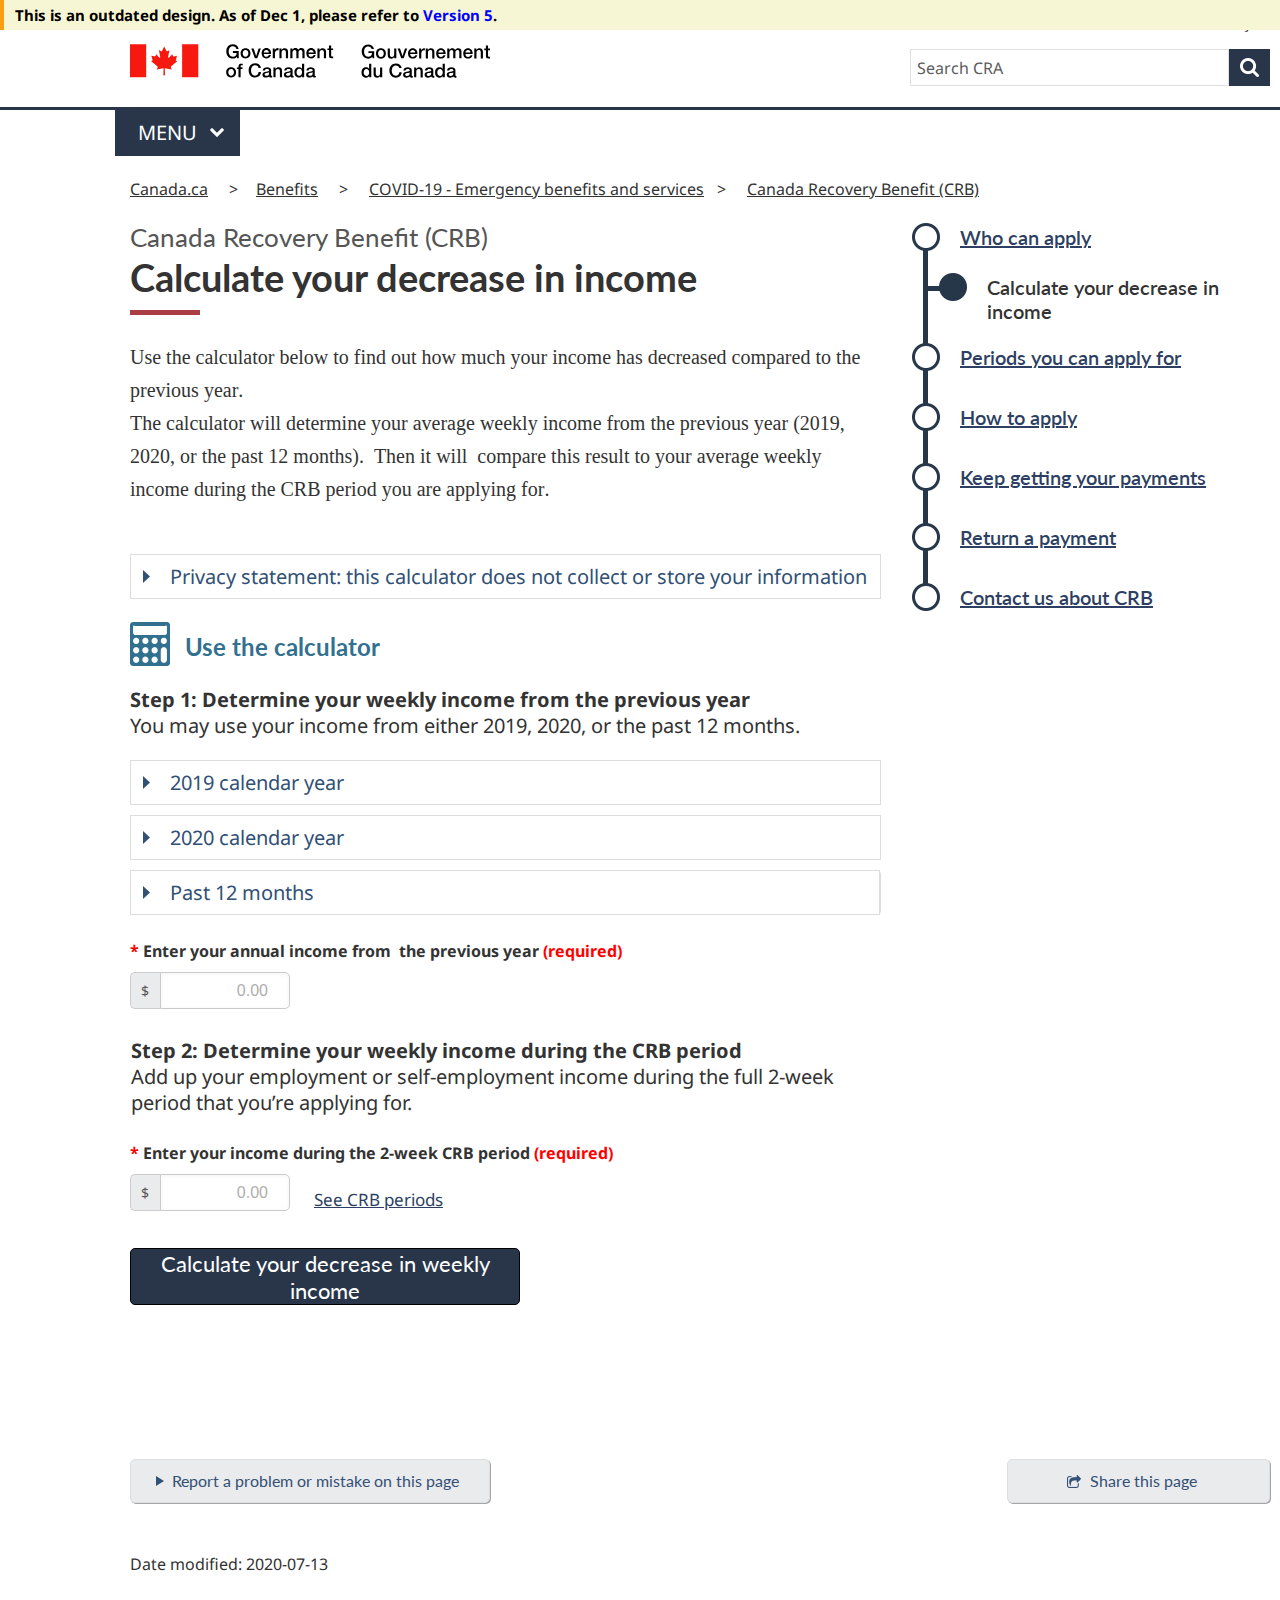
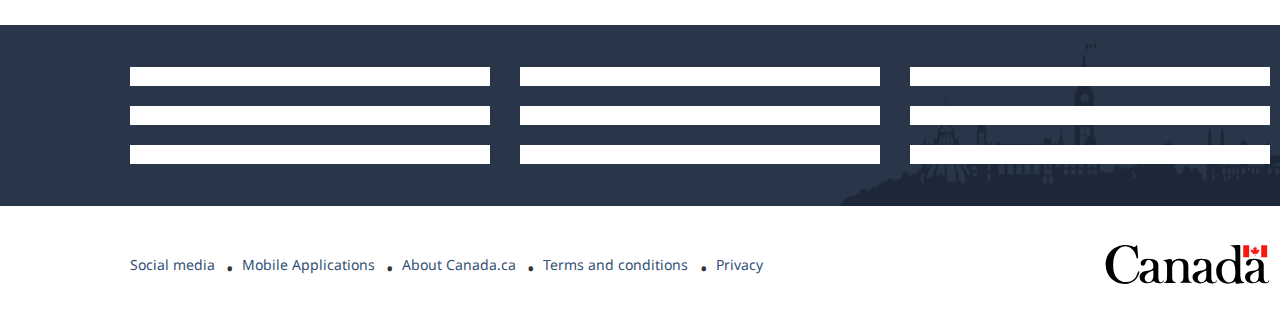
==== commit 6c6cb346: "adding v5, maybe the last one:" ====
--- a/cerb_with_cra.html
+++ b/cerb_with_cra.html
@@ -9447,6 +9447,14 @@
           <p><span>Calculate your decrease in weekly income</span></p>
         </div>
       </div>
+
+      <!-- Unnamed (Rectangle) -->
+      <div id="u1288" class="ax_default label">
+        <div id="u1288_div" class=""></div>
+        <div id="u1288_text" class="text ">
+          <p><span style="color:#000000;">This is an outdated design. As of Dec 1, please refer to </span><a id="u1289" class="link"><span style="color:#0000FF;">Version 5</span></a><span style="color:#000000;">. </span></p>
+        </div>
+      </div>
     </div>
   </body>
 </html>
--- a/data/styles.css
+++ b/data/styles.css
@@ -85,6 +85,13 @@
   font-size:20px;
   text-align:left;
 }
+.text_link {
+  color:#0000FF;
+}
+.text_link_mouse_over {
+}
+.text_link_mouse_down {
+}
 .accordion-label {
   font-family:'NotoSansOriya', 'Noto Sans Oriya';
   font-weight:400;
--- a/files/cerb_with_cra/styles_1.css
+++ b/files/cerb_with_cra/styles_1.css
@@ -11496,3 +11496,52 @@
   width:386px;
   word-wrap:break-word;
 }
+#u1288_div {
+  border-width:0px;
+  position:absolute;
+  left:0px;
+  top:0px;
+  width:1400px;
+  height:30px;
+  background:inherit;
+  background-color:rgba(247, 246, 212, 1);
+  box-sizing:border-box;
+  border-width:4px;
+  border-style:solid;
+  border-color:rgba(248, 158, 16, 1);
+  border-top:0px;
+  border-right:0px;
+  border-bottom:0px;
+  border-radius:0px;
+  border-top-left-radius:0px;
+  border-top-right-radius:0px;
+  border-bottom-right-radius:0px;
+  border-bottom-left-radius:0px;
+  -moz-box-shadow:none;
+  -webkit-box-shadow:none;
+  box-shadow:none;
+  font-family:'NotoSans-Bold', 'Noto Sans Bold', 'Noto Sans';
+  font-weight:700;
+  font-style:normal;
+  font-size:15px;
+}
+#u1288 {
+  border-width:0px;
+  position:absolute;
+  left:0px;
+  top:0px;
+  width:1400px;
+  height:30px;
+  font-family:'NotoSans-Bold', 'Noto Sans Bold', 'Noto Sans';
+  font-weight:700;
+  font-style:normal;
+  font-size:15px;
+}
+#u1288_text {
+  border-width:0px;
+  position:absolute;
+  left:15px;
+  top:5px;
+  width:1375px;
+  word-wrap:break-word;
+}
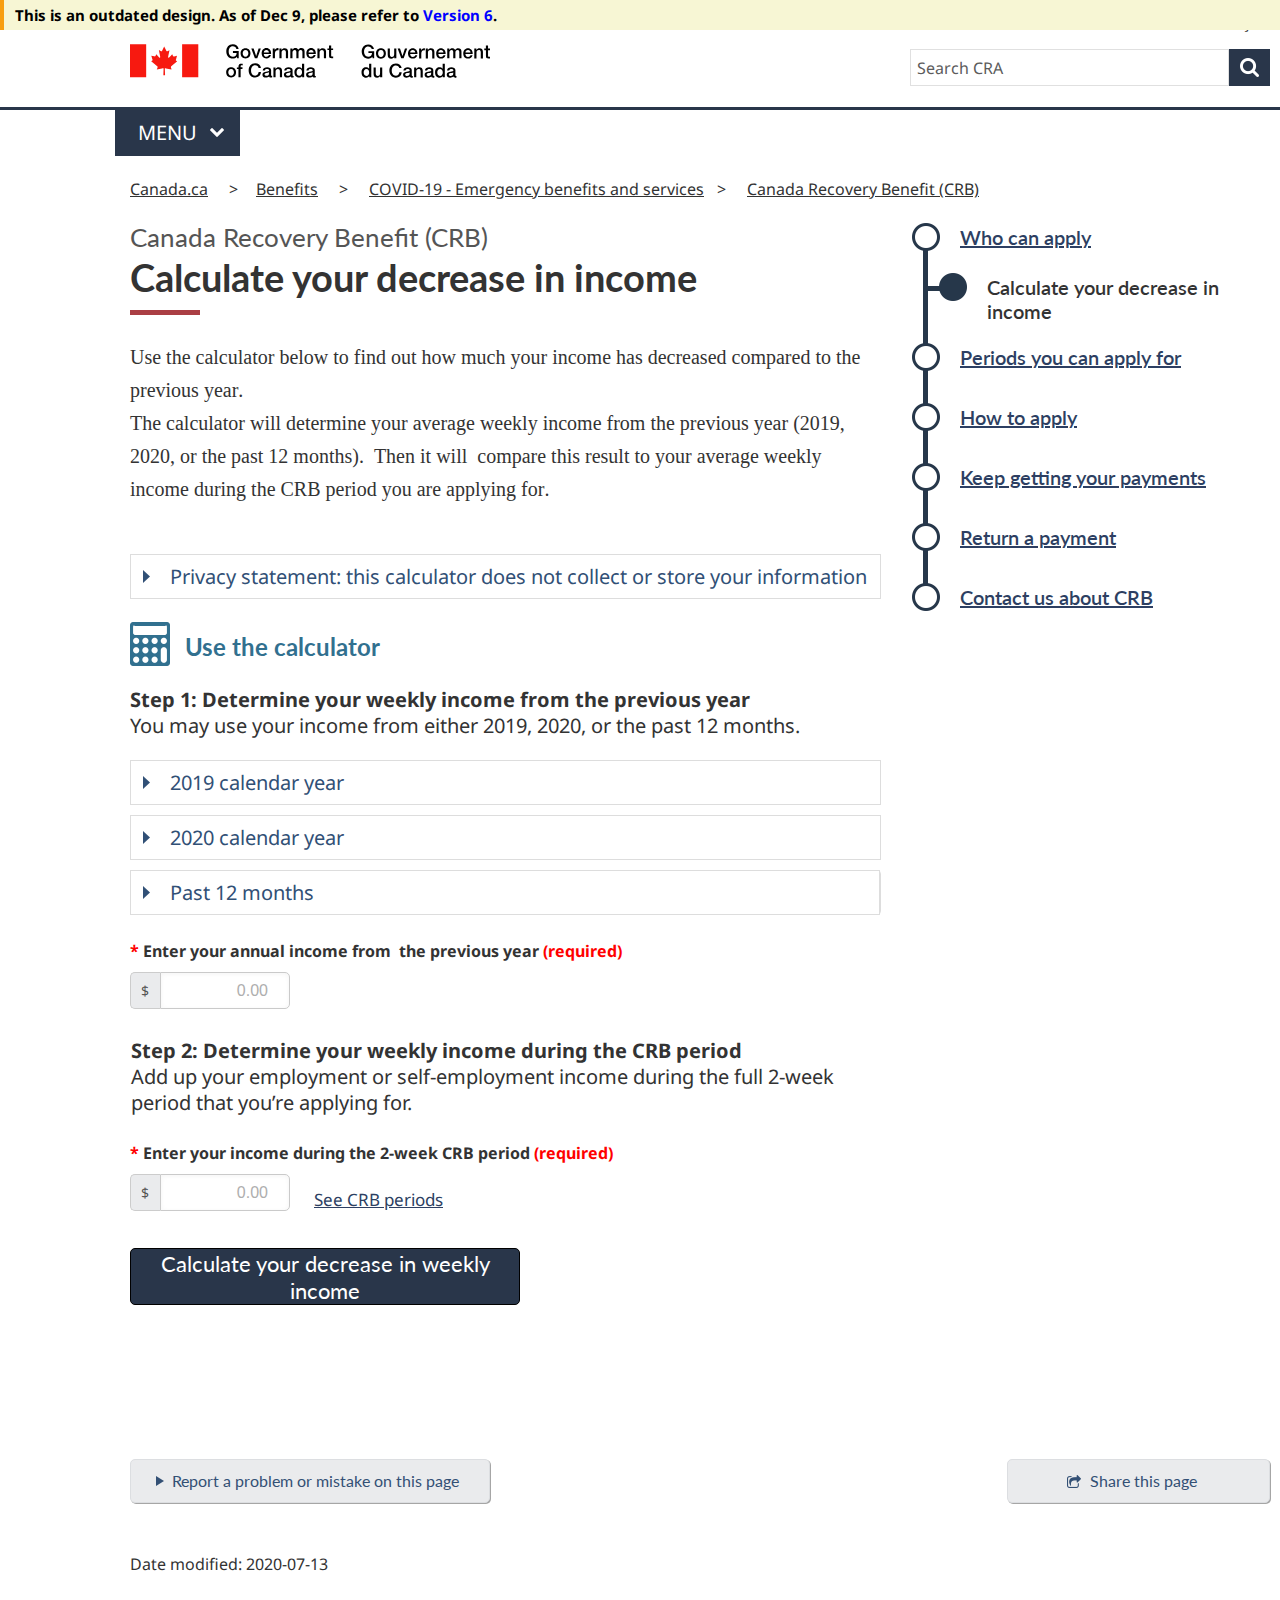
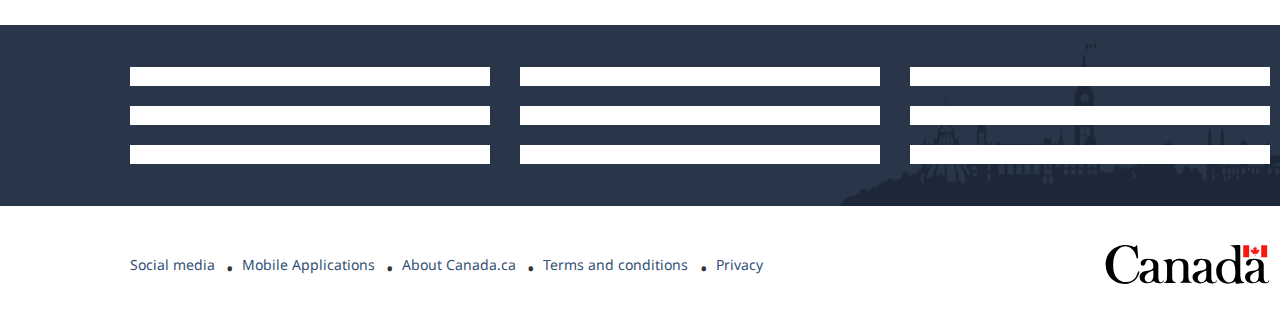
==== commit 034ba71d: "updating to V6 as latest" ====
--- a/cerb_with_cra.html
+++ b/cerb_with_cra.html
@@ -28,120 +28,120 @@
     <div id="base" class="">
 
       <!-- Unnamed (Group) -->
-      <div id="u0" class="ax_default" data-left="115" data-top="109" data-width="125" data-height="47">
+      <div id="u2448" class="ax_default" data-left="115" data-top="109" data-width="125" data-height="47">
 
         <!-- Unnamed (Rectangle) -->
-        <div id="u1" class="ax_default primary_button">
-          <div id="u1_div" class=""></div>
-          <div id="u1_text" class="text ">
+        <div id="u2449" class="ax_default primary_button">
+          <div id="u2449_div" class=""></div>
+          <div id="u2449_text" class="text ">
             <p><span>MENU</span></p>
           </div>
         </div>
 
         <!-- MenuARROW (Shape) -->
-        <div id="u2" class="ax_default icon" data-label="MenuARROW">
-          <img id="u2_img" class="img " src="images/cerb_with_cra/menuarrow_u2.png"/>
+        <div id="u2450" class="ax_default icon" data-label="MenuARROW">
+          <img id="u2450_img" class="img " src="images/v5/menuarrow_u11.png"/>
         </div>
       </div>
 
       <!-- DP_Report (Dynamic Panel) -->
-      <div id="u3" class="ax_default" data-label="DP_Report">
-        <div id="u3_state0" class="panel_state" data-label="Closed" style="">
-          <div id="u3_state0_content" class="panel_state_content">
+      <div id="u2451" class="ax_default" data-label="DP_Report">
+        <div id="u2451_state0" class="panel_state" data-label="Closed" style="">
+          <div id="u2451_state0_content" class="panel_state_content">
 
             <!-- BT_ReportProblem (Group) -->
-            <div id="u4" class="ax_default" data-label="BT_ReportProblem" data-left="0" data-top="0" data-width="360" data-height="44">
+            <div id="u2452" class="ax_default" data-label="BT_ReportProblem" data-left="0" data-top="0" data-width="360" data-height="44">
 
               <!-- Unnamed (Rectangle) -->
-              <div id="u5" class="ax_default button">
-                <div id="u5_div" class=""></div>
-                <div id="u5_text" class="text ">
+              <div id="u2453" class="ax_default button">
+                <div id="u2453_div" class=""></div>
+                <div id="u2453_text" class="text ">
                   <p><span>Report a problem or mistake on this page</span></p>
                 </div>
               </div>
 
               <!-- Unnamed (Triangle) -->
-              <div id="u6" class="ax_default flow_shape">
-                <img id="u6_img" class="img " src="images/cerb_with_cra/u6.png"/>
+              <div id="u2454" class="ax_default flow_shape">
+                <img id="u2454_img" class="img " src="images/v5/u15.png"/>
               </div>
             </div>
           </div>
         </div>
-        <div id="u3_state1" class="panel_state" data-label="Open" style="visibility: hidden;">
-          <div id="u3_state1_content" class="panel_state_content">
+        <div id="u2451_state1" class="panel_state" data-label="Open" style="visibility: hidden;">
+          <div id="u2451_state1_content" class="panel_state_content">
 
             <!-- BT_ReportProblem (Group) -->
-            <div id="u7" class="ax_default" data-label="BT_ReportProblem" data-left="0" data-top="0" data-width="360" data-height="44">
+            <div id="u2455" class="ax_default" data-label="BT_ReportProblem" data-left="0" data-top="0" data-width="360" data-height="44">
 
               <!-- Unnamed (Rectangle) -->
-              <div id="u8" class="ax_default button">
-                <div id="u8_div" class=""></div>
-                <div id="u8_text" class="text ">
+              <div id="u2456" class="ax_default button">
+                <div id="u2456_div" class=""></div>
+                <div id="u2456_text" class="text ">
                   <p><span>Report a problem or mistake on this page</span></p>
                 </div>
               </div>
 
               <!-- Unnamed (Triangle) -->
-              <div id="u9" class="ax_default flow_shape">
-                <img id="u9_img" class="img " src="images/cerb_with_cra/u6.png"/>
+              <div id="u2457" class="ax_default flow_shape">
+                <img id="u2457_img" class="img " src="images/v5/u15.png"/>
               </div>
             </div>
 
             <!-- BT_ReportProblem (Group) -->
-            <div id="u10" class="ax_default" data-label="BT_ReportProblem" data-left="0" data-top="54" data-width="360" data-height="685">
+            <div id="u2458" class="ax_default" data-label="BT_ReportProblem" data-left="0" data-top="54" data-width="360" data-height="685">
 
               <!-- Unnamed (Rectangle) -->
-              <div id="u11" class="ax_default button">
-                <div id="u11_div" class=""></div>
+              <div id="u2459" class="ax_default button">
+                <div id="u2459_div" class=""></div>
               </div>
             </div>
 
             <!-- Unnamed (Horizontal Line) -->
-            <div id="u12" class="ax_default line">
-              <img id="u12_img" class="img " src="images/cerb_with_cra/u12.png"/>
-            </div>
-
-            <!-- Unnamed (Rectangle) -->
-            <div id="u13" class="ax_default heading_3">
-              <div id="u13_div" class=""></div>
-              <div id="u13_text" class="text ">
+            <div id="u2460" class="ax_default line">
+              <img id="u2460_img" class="img " src="images/v5/u21.png"/>
+            </div>
+
+            <!-- Unnamed (Rectangle) -->
+            <div id="u2461" class="ax_default heading_3">
+              <div id="u2461_div" class=""></div>
+              <div id="u2461_text" class="text ">
                 <p><span>Please select all that apply:</span></p>
               </div>
             </div>
 
             <!-- Unnamed (Group) -->
-            <div id="u14" class="ax_default" data-left="20" data-top="149" data-width="297" data-height="22">
+            <div id="u2462" class="ax_default" data-left="20" data-top="149" data-width="297" data-height="22">
 
               <!-- Unnamed (Rectangle) -->
-              <div id="u15" class="ax_default label">
-                <div id="u15_div" class=""></div>
-                <div id="u15_text" class="text ">
+              <div id="u2463" class="ax_default label">
+                <div id="u2463_div" class=""></div>
+                <div id="u2463_text" class="text ">
                   <p><span>A link, button or video is not working</span></p>
                 </div>
               </div>
 
               <!-- DP_ReportCheckbox1 (Dynamic Panel) -->
-              <div id="u16" class="ax_default" data-label="DP_ReportCheckbox1">
-                <div id="u16_state0" class="panel_state" data-label="Unselected" style="">
-                  <div id="u16_state0_content" class="panel_state_content">
+              <div id="u2464" class="ax_default" data-label="DP_ReportCheckbox1">
+                <div id="u2464_state0" class="panel_state" data-label="Unselected" style="">
+                  <div id="u2464_state0_content" class="panel_state_content">
 
                     <!-- Unnamed (Rectangle) -->
-                    <div id="u17" class="ax_default box_1">
-                      <div id="u17_div" class=""></div>
-                    </div>
-                  </div>
-                </div>
-                <div id="u16_state1" class="panel_state" data-label="Selected" style="visibility: hidden;">
-                  <div id="u16_state1_content" class="panel_state_content">
+                    <div id="u2465" class="ax_default box_1">
+                      <div id="u2465_div" class=""></div>
+                    </div>
+                  </div>
+                </div>
+                <div id="u2464_state1" class="panel_state" data-label="Selected" style="visibility: hidden;">
+                  <div id="u2464_state1_content" class="panel_state_content">
 
                     <!-- Unnamed (Rectangle) -->
-                    <div id="u18" class="ax_default box_1">
-                      <div id="u18_div" class=""></div>
+                    <div id="u2466" class="ax_default box_1">
+                      <div id="u2466_div" class=""></div>
                     </div>
 
                     <!-- Unnamed (Shape) -->
-                    <div id="u19" class="ax_default icon">
-                      <img id="u19_img" class="img " src="images/cerb_with_cra/u19.png"/>
+                    <div id="u2467" class="ax_default icon">
+                      <img id="u2467_img" class="img " src="images/v5/u28.png"/>
                     </div>
                   </div>
                 </div>
@@ -149,38 +149,38 @@
             </div>
 
             <!-- Unnamed (Group) -->
-            <div id="u20" class="ax_default" data-left="20" data-top="182" data-width="202" data-height="22">
+            <div id="u2468" class="ax_default" data-left="20" data-top="182" data-width="202" data-height="22">
 
               <!-- Unnamed (Rectangle) -->
-              <div id="u21" class="ax_default label">
-                <div id="u21_div" class=""></div>
-                <div id="u21_text" class="text ">
+              <div id="u2469" class="ax_default label">
+                <div id="u2469_div" class=""></div>
+                <div id="u2469_text" class="text ">
                   <p><span>It has a spelling mistake</span></p>
                 </div>
               </div>
 
               <!-- DP_ReportCheckbox2 (Dynamic Panel) -->
-              <div id="u22" class="ax_default" data-label="DP_ReportCheckbox2">
-                <div id="u22_state0" class="panel_state" data-label="Unselected" style="">
-                  <div id="u22_state0_content" class="panel_state_content">
+              <div id="u2470" class="ax_default" data-label="DP_ReportCheckbox2">
+                <div id="u2470_state0" class="panel_state" data-label="Unselected" style="">
+                  <div id="u2470_state0_content" class="panel_state_content">
 
                     <!-- Unnamed (Rectangle) -->
-                    <div id="u23" class="ax_default box_1">
-                      <div id="u23_div" class=""></div>
-                    </div>
-                  </div>
-                </div>
-                <div id="u22_state1" class="panel_state" data-label="Selected" style="visibility: hidden;">
-                  <div id="u22_state1_content" class="panel_state_content">
+                    <div id="u2471" class="ax_default box_1">
+                      <div id="u2471_div" class=""></div>
+                    </div>
+                  </div>
+                </div>
+                <div id="u2470_state1" class="panel_state" data-label="Selected" style="visibility: hidden;">
+                  <div id="u2470_state1_content" class="panel_state_content">
 
                     <!-- Unnamed (Rectangle) -->
-                    <div id="u24" class="ax_default box_1">
-                      <div id="u24_div" class=""></div>
+                    <div id="u2472" class="ax_default box_1">
+                      <div id="u2472_div" class=""></div>
                     </div>
 
                     <!-- Unnamed (Shape) -->
-                    <div id="u25" class="ax_default icon">
-                      <img id="u25_img" class="img " src="images/cerb_with_cra/u19.png"/>
+                    <div id="u2473" class="ax_default icon">
+                      <img id="u2473_img" class="img " src="images/v5/u28.png"/>
                     </div>
                   </div>
                 </div>
@@ -188,38 +188,38 @@
             </div>
 
             <!-- Unnamed (Group) -->
-            <div id="u26" class="ax_default" data-left="20" data-top="215" data-width="190" data-height="22">
+            <div id="u2474" class="ax_default" data-left="20" data-top="215" data-width="190" data-height="22">
 
               <!-- Unnamed (Rectangle) -->
-              <div id="u27" class="ax_default label">
-                <div id="u27_div" class=""></div>
-                <div id="u27_text" class="text ">
+              <div id="u2475" class="ax_default label">
+                <div id="u2475_div" class=""></div>
+                <div id="u2475_text" class="text ">
                   <p><span>Information is missing</span></p>
                 </div>
               </div>
 
               <!-- DP_ReportCheckbox3 (Dynamic Panel) -->
-              <div id="u28" class="ax_default" data-label="DP_ReportCheckbox3">
-                <div id="u28_state0" class="panel_state" data-label="Unselected" style="">
-                  <div id="u28_state0_content" class="panel_state_content">
+              <div id="u2476" class="ax_default" data-label="DP_ReportCheckbox3">
+                <div id="u2476_state0" class="panel_state" data-label="Unselected" style="">
+                  <div id="u2476_state0_content" class="panel_state_content">
 
                     <!-- Unnamed (Rectangle) -->
-                    <div id="u29" class="ax_default box_1">
-                      <div id="u29_div" class=""></div>
-                    </div>
-                  </div>
-                </div>
-                <div id="u28_state1" class="panel_state" data-label="Selected" style="visibility: hidden;">
-                  <div id="u28_state1_content" class="panel_state_content">
+                    <div id="u2477" class="ax_default box_1">
+                      <div id="u2477_div" class=""></div>
+                    </div>
+                  </div>
+                </div>
+                <div id="u2476_state1" class="panel_state" data-label="Selected" style="visibility: hidden;">
+                  <div id="u2476_state1_content" class="panel_state_content">
 
                     <!-- Unnamed (Rectangle) -->
-                    <div id="u30" class="ax_default box_1">
-                      <div id="u30_div" class=""></div>
+                    <div id="u2478" class="ax_default box_1">
+                      <div id="u2478_div" class=""></div>
                     </div>
 
                     <!-- Unnamed (Shape) -->
-                    <div id="u31" class="ax_default icon">
-                      <img id="u31_img" class="img " src="images/cerb_with_cra/u19.png"/>
+                    <div id="u2479" class="ax_default icon">
+                      <img id="u2479_img" class="img " src="images/v5/u28.png"/>
                     </div>
                   </div>
                 </div>
@@ -227,38 +227,38 @@
             </div>
 
             <!-- Unnamed (Group) -->
-            <div id="u32" class="ax_default" data-left="20" data-top="248" data-width="273" data-height="22">
+            <div id="u2480" class="ax_default" data-left="20" data-top="248" data-width="273" data-height="22">
 
               <!-- Unnamed (Rectangle) -->
-              <div id="u33" class="ax_default label">
-                <div id="u33_div" class=""></div>
-                <div id="u33_text" class="text ">
+              <div id="u2481" class="ax_default label">
+                <div id="u2481_div" class=""></div>
+                <div id="u2481_text" class="text ">
                   <p><span>Information is outdated or wrong</span></p>
                 </div>
               </div>
 
               <!-- DP_ReportCheckbox4 (Dynamic Panel) -->
-              <div id="u34" class="ax_default" data-label="DP_ReportCheckbox4">
-                <div id="u34_state0" class="panel_state" data-label="Unselected" style="">
-                  <div id="u34_state0_content" class="panel_state_content">
+              <div id="u2482" class="ax_default" data-label="DP_ReportCheckbox4">
+                <div id="u2482_state0" class="panel_state" data-label="Unselected" style="">
+                  <div id="u2482_state0_content" class="panel_state_content">
 
                     <!-- Unnamed (Rectangle) -->
-                    <div id="u35" class="ax_default box_1">
-                      <div id="u35_div" class=""></div>
-                    </div>
-                  </div>
-                </div>
-                <div id="u34_state1" class="panel_state" data-label="Selected" style="visibility: hidden;">
-                  <div id="u34_state1_content" class="panel_state_content">
+                    <div id="u2483" class="ax_default box_1">
+                      <div id="u2483_div" class=""></div>
+                    </div>
+                  </div>
+                </div>
+                <div id="u2482_state1" class="panel_state" data-label="Selected" style="visibility: hidden;">
+                  <div id="u2482_state1_content" class="panel_state_content">
 
                     <!-- Unnamed (Rectangle) -->
-                    <div id="u36" class="ax_default box_1">
-                      <div id="u36_div" class=""></div>
+                    <div id="u2484" class="ax_default box_1">
+                      <div id="u2484_div" class=""></div>
                     </div>
 
                     <!-- Unnamed (Shape) -->
-                    <div id="u37" class="ax_default icon">
-                      <img id="u37_img" class="img " src="images/cerb_with_cra/u19.png"/>
+                    <div id="u2485" class="ax_default icon">
+                      <img id="u2485_img" class="img " src="images/v5/u28.png"/>
                     </div>
                   </div>
                 </div>
@@ -266,38 +266,38 @@
             </div>
 
             <!-- Unnamed (Group) -->
-            <div id="u38" class="ax_default" data-left="20" data-top="281" data-width="295" data-height="66">
+            <div id="u2486" class="ax_default" data-left="20" data-top="281" data-width="295" data-height="66">
 
               <!-- Unnamed (Rectangle) -->
-              <div id="u39" class="ax_default label">
-                <div id="u39_div" class=""></div>
-                <div id="u39_text" class="text ">
+              <div id="u2487" class="ax_default label">
+                <div id="u2487_div" class=""></div>
+                <div id="u2487_text" class="text ">
                   <p><span>Login error when trying to access an</span></p><p><span>account (e.g. My Service Canada</span></p><p><span>Account)</span></p>
                 </div>
               </div>
 
               <!-- DP_ReportCheckbox5 (Dynamic Panel) -->
-              <div id="u40" class="ax_default" data-label="DP_ReportCheckbox5">
-                <div id="u40_state0" class="panel_state" data-label="Unselected" style="">
-                  <div id="u40_state0_content" class="panel_state_content">
+              <div id="u2488" class="ax_default" data-label="DP_ReportCheckbox5">
+                <div id="u2488_state0" class="panel_state" data-label="Unselected" style="">
+                  <div id="u2488_state0_content" class="panel_state_content">
 
                     <!-- Unnamed (Rectangle) -->
-                    <div id="u41" class="ax_default box_1">
-                      <div id="u41_div" class=""></div>
-                    </div>
-                  </div>
-                </div>
-                <div id="u40_state1" class="panel_state" data-label="Selected" style="visibility: hidden;">
-                  <div id="u40_state1_content" class="panel_state_content">
+                    <div id="u2489" class="ax_default box_1">
+                      <div id="u2489_div" class=""></div>
+                    </div>
+                  </div>
+                </div>
+                <div id="u2488_state1" class="panel_state" data-label="Selected" style="visibility: hidden;">
+                  <div id="u2488_state1_content" class="panel_state_content">
 
                     <!-- Unnamed (Rectangle) -->
-                    <div id="u42" class="ax_default box_1">
-                      <div id="u42_div" class=""></div>
+                    <div id="u2490" class="ax_default box_1">
+                      <div id="u2490_div" class=""></div>
                     </div>
 
                     <!-- Unnamed (Shape) -->
-                    <div id="u43" class="ax_default icon">
-                      <img id="u43_img" class="img " src="images/cerb_with_cra/u19.png"/>
+                    <div id="u2491" class="ax_default icon">
+                      <img id="u2491_img" class="img " src="images/v5/u28.png"/>
                     </div>
                   </div>
                 </div>
@@ -305,41 +305,41 @@
             </div>
 
             <!-- Unnamed (Group) -->
-            <div id="u44" class="ax_default" data-left="61" data-top="360" data-width="127" data-height="22">
+            <div id="u2492" class="ax_default" data-left="61" data-top="360" data-width="127" data-height="22">
 
               <!-- Unnamed (Group) -->
-              <div id="u45" class="ax_default" data-left="61" data-top="360" data-width="127" data-height="22">
+              <div id="u2493" class="ax_default" data-left="61" data-top="360" data-width="127" data-height="22">
 
                 <!-- Unnamed (Rectangle) -->
-                <div id="u46" class="ax_default label">
-                  <div id="u46_div" class=""></div>
-                  <div id="u46_text" class="text ">
+                <div id="u2494" class="ax_default label">
+                  <div id="u2494_div" class=""></div>
+                  <div id="u2494_text" class="text ">
                     <p><span>GC Key access</span></p>
                   </div>
                 </div>
 
                 <!-- DP_ReportCheckbox6 (Dynamic Panel) -->
-                <div id="u47" class="ax_default" data-label="DP_ReportCheckbox6">
-                  <div id="u47_state0" class="panel_state" data-label="Unselected" style="">
-                    <div id="u47_state0_content" class="panel_state_content">
+                <div id="u2495" class="ax_default" data-label="DP_ReportCheckbox6">
+                  <div id="u2495_state0" class="panel_state" data-label="Unselected" style="">
+                    <div id="u2495_state0_content" class="panel_state_content">
 
                       <!-- Unnamed (Rectangle) -->
-                      <div id="u48" class="ax_default box_1">
-                        <div id="u48_div" class=""></div>
+                      <div id="u2496" class="ax_default box_1">
+                        <div id="u2496_div" class=""></div>
                       </div>
                     </div>
                   </div>
-                  <div id="u47_state1" class="panel_state" data-label="Selected" style="visibility: hidden;">
-                    <div id="u47_state1_content" class="panel_state_content">
+                  <div id="u2495_state1" class="panel_state" data-label="Selected" style="visibility: hidden;">
+                    <div id="u2495_state1_content" class="panel_state_content">
 
                       <!-- Unnamed (Rectangle) -->
-                      <div id="u49" class="ax_default box_1">
-                        <div id="u49_div" class=""></div>
+                      <div id="u2497" class="ax_default box_1">
+                        <div id="u2497_div" class=""></div>
                       </div>
 
                       <!-- Unnamed (Shape) -->
-                      <div id="u50" class="ax_default icon">
-                        <img id="u50_img" class="img " src="images/cerb_with_cra/u19.png"/>
+                      <div id="u2498" class="ax_default icon">
+                        <img id="u2498_img" class="img " src="images/v5/u28.png"/>
                       </div>
                     </div>
                   </div>
@@ -348,38 +348,38 @@
             </div>
 
             <!-- Unnamed (Group) -->
-            <div id="u51" class="ax_default" data-left="61" data-top="393" data-width="250" data-height="44">
+            <div id="u2499" class="ax_default" data-left="61" data-top="393" data-width="250" data-height="44">
 
               <!-- Unnamed (Rectangle) -->
-              <div id="u52" class="ax_default label">
-                <div id="u52_div" class=""></div>
-                <div id="u52_text" class="text ">
+              <div id="u2500" class="ax_default label">
+                <div id="u2500_div" class=""></div>
+                <div id="u2500_text" class="text ">
                   <p><span>SecureKey Concierge (Banking</span></p><p><span>Credential) access</span></p>
                 </div>
               </div>
 
               <!-- DP_ReportCheckbox7 (Dynamic Panel) -->
-              <div id="u53" class="ax_default" data-label="DP_ReportCheckbox7">
-                <div id="u53_state0" class="panel_state" data-label="Unselected" style="">
-                  <div id="u53_state0_content" class="panel_state_content">
+              <div id="u2501" class="ax_default" data-label="DP_ReportCheckbox7">
+                <div id="u2501_state0" class="panel_state" data-label="Unselected" style="">
+                  <div id="u2501_state0_content" class="panel_state_content">
 
                     <!-- Unnamed (Rectangle) -->
-                    <div id="u54" class="ax_default box_1">
-                      <div id="u54_div" class=""></div>
-                    </div>
-                  </div>
-                </div>
-                <div id="u53_state1" class="panel_state" data-label="Selected" style="visibility: hidden;">
-                  <div id="u53_state1_content" class="panel_state_content">
+                    <div id="u2502" class="ax_default box_1">
+                      <div id="u2502_div" class=""></div>
+                    </div>
+                  </div>
+                </div>
+                <div id="u2501_state1" class="panel_state" data-label="Selected" style="visibility: hidden;">
+                  <div id="u2501_state1_content" class="panel_state_content">
 
                     <!-- Unnamed (Rectangle) -->
-                    <div id="u55" class="ax_default box_1">
-                      <div id="u55_div" class=""></div>
+                    <div id="u2503" class="ax_default box_1">
+                      <div id="u2503_div" class=""></div>
                     </div>
 
                     <!-- Unnamed (Shape) -->
-                    <div id="u56" class="ax_default icon">
-                      <img id="u56_img" class="img " src="images/cerb_with_cra/u19.png"/>
+                    <div id="u2504" class="ax_default icon">
+                      <img id="u2504_img" class="img " src="images/v5/u28.png"/>
                     </div>
                   </div>
                 </div>
@@ -387,38 +387,38 @@
             </div>
 
             <!-- Unnamed (Group) -->
-            <div id="u57" class="ax_default" data-left="61" data-top="448" data-width="264" data-height="66">
+            <div id="u2505" class="ax_default" data-left="61" data-top="448" data-width="264" data-height="66">
 
               <!-- Unnamed (Rectangle) -->
-              <div id="u58" class="ax_default label">
-                <div id="u58_div" class=""></div>
-                <div id="u58_text" class="text ">
+              <div id="u2506" class="ax_default label">
+                <div id="u2506_div" class=""></div>
+                <div id="u2506_text" class="text ">
                   <p><span>Personal Access Code (PAC)</span></p><p><span>problems or EI Access Code (AC)</span></p><p><span>problems</span></p>
                 </div>
               </div>
 
               <!-- DP_ReportCheckbox8 (Dynamic Panel) -->
-              <div id="u59" class="ax_default" data-label="DP_ReportCheckbox8">
-                <div id="u59_state0" class="panel_state" data-label="Unselected" style="">
-                  <div id="u59_state0_content" class="panel_state_content">
+              <div id="u2507" class="ax_default" data-label="DP_ReportCheckbox8">
+                <div id="u2507_state0" class="panel_state" data-label="Unselected" style="">
+                  <div id="u2507_state0_content" class="panel_state_content">
 
                     <!-- Unnamed (Rectangle) -->
-                    <div id="u60" class="ax_default box_1">
-                      <div id="u60_div" class=""></div>
-                    </div>
-                  </div>
-                </div>
-                <div id="u59_state1" class="panel_state" data-label="Selected" style="visibility: hidden;">
-                  <div id="u59_state1_content" class="panel_state_content">
+                    <div id="u2508" class="ax_default box_1">
+                      <div id="u2508_div" class=""></div>
+                    </div>
+                  </div>
+                </div>
+                <div id="u2507_state1" class="panel_state" data-label="Selected" style="visibility: hidden;">
+                  <div id="u2507_state1_content" class="panel_state_content">
 
                     <!-- Unnamed (Rectangle) -->
-                    <div id="u61" class="ax_default box_1">
-                      <div id="u61_div" class=""></div>
+                    <div id="u2509" class="ax_default box_1">
+                      <div id="u2509_div" class=""></div>
                     </div>
 
                     <!-- Unnamed (Shape) -->
-                    <div id="u62" class="ax_default icon">
-                      <img id="u62_img" class="img " src="images/cerb_with_cra/u19.png"/>
+                    <div id="u2510" class="ax_default icon">
+                      <img id="u2510_img" class="img " src="images/v5/u28.png"/>
                     </div>
                   </div>
                 </div>
@@ -426,38 +426,38 @@
             </div>
 
             <!-- Unnamed (Group) -->
-            <div id="u63" class="ax_default" data-left="61" data-top="525" data-width="252" data-height="44">
+            <div id="u2511" class="ax_default" data-left="61" data-top="525" data-width="252" data-height="44">
 
               <!-- Unnamed (Rectangle) -->
-              <div id="u64" class="ax_default label">
-                <div id="u64_div" class=""></div>
-                <div id="u64_text" class="text ">
+              <div id="u2512" class="ax_default label">
+                <div id="u2512_div" class=""></div>
+                <div id="u2512_text" class="text ">
                   <p><span>Social Insurance Number (SIN)</span></p><p><span>validation problems</span></p>
                 </div>
               </div>
 
               <!-- DP_ReportCheckbox9 (Dynamic Panel) -->
-              <div id="u65" class="ax_default" data-label="DP_ReportCheckbox9">
-                <div id="u65_state0" class="panel_state" data-label="Unselected" style="">
-                  <div id="u65_state0_content" class="panel_state_content">
+              <div id="u2513" class="ax_default" data-label="DP_ReportCheckbox9">
+                <div id="u2513_state0" class="panel_state" data-label="Unselected" style="">
+                  <div id="u2513_state0_content" class="panel_state_content">
 
                     <!-- Unnamed (Rectangle) -->
-                    <div id="u66" class="ax_default box_1">
-                      <div id="u66_div" class=""></div>
-                    </div>
-                  </div>
-                </div>
-                <div id="u65_state1" class="panel_state" data-label="Selected" style="visibility: hidden;">
-                  <div id="u65_state1_content" class="panel_state_content">
+                    <div id="u2514" class="ax_default box_1">
+                      <div id="u2514_div" class=""></div>
+                    </div>
+                  </div>
+                </div>
+                <div id="u2513_state1" class="panel_state" data-label="Selected" style="visibility: hidden;">
+                  <div id="u2513_state1_content" class="panel_state_content">
 
                     <!-- Unnamed (Rectangle) -->
-                    <div id="u67" class="ax_default box_1">
-                      <div id="u67_div" class=""></div>
+                    <div id="u2515" class="ax_default box_1">
+                      <div id="u2515_div" class=""></div>
                     </div>
 
                     <!-- Unnamed (Shape) -->
-                    <div id="u68" class="ax_default icon">
-                      <img id="u68_img" class="img " src="images/cerb_with_cra/u19.png"/>
+                    <div id="u2516" class="ax_default icon">
+                      <img id="u2516_img" class="img " src="images/v5/u28.png"/>
                     </div>
                   </div>
                 </div>
@@ -465,38 +465,38 @@
             </div>
 
             <!-- Unnamed (Group) -->
-            <div id="u69" class="ax_default" data-left="61" data-top="580" data-width="254" data-height="22">
+            <div id="u2517" class="ax_default" data-left="61" data-top="580" data-width="254" data-height="22">
 
               <!-- Unnamed (Rectangle) -->
-              <div id="u70" class="ax_default label">
-                <div id="u70_div" class=""></div>
-                <div id="u70_text" class="text ">
+              <div id="u2518" class="ax_default label">
+                <div id="u2518_div" class=""></div>
+                <div id="u2518_text" class="text ">
                   <p><span>Other login error not in this list</span></p>
                 </div>
               </div>
 
               <!-- DP_ReportCheckbox10 (Dynamic Panel) -->
-              <div id="u71" class="ax_default" data-label="DP_ReportCheckbox10">
-                <div id="u71_state0" class="panel_state" data-label="Unselected" style="">
-                  <div id="u71_state0_content" class="panel_state_content">
+              <div id="u2519" class="ax_default" data-label="DP_ReportCheckbox10">
+                <div id="u2519_state0" class="panel_state" data-label="Unselected" style="">
+                  <div id="u2519_state0_content" class="panel_state_content">
 
                     <!-- Unnamed (Rectangle) -->
-                    <div id="u72" class="ax_default box_1">
-                      <div id="u72_div" class=""></div>
-                    </div>
-                  </div>
-                </div>
-                <div id="u71_state1" class="panel_state" data-label="Selected" style="visibility: hidden;">
-                  <div id="u71_state1_content" class="panel_state_content">
+                    <div id="u2520" class="ax_default box_1">
+                      <div id="u2520_div" class=""></div>
+                    </div>
+                  </div>
+                </div>
+                <div id="u2519_state1" class="panel_state" data-label="Selected" style="visibility: hidden;">
+                  <div id="u2519_state1_content" class="panel_state_content">
 
                     <!-- Unnamed (Rectangle) -->
-                    <div id="u73" class="ax_default box_1">
-                      <div id="u73_div" class=""></div>
+                    <div id="u2521" class="ax_default box_1">
+                      <div id="u2521_div" class=""></div>
                     </div>
 
                     <!-- Unnamed (Shape) -->
-                    <div id="u74" class="ax_default icon">
-                      <img id="u74_img" class="img " src="images/cerb_with_cra/u19.png"/>
+                    <div id="u2522" class="ax_default icon">
+                      <img id="u2522_img" class="img " src="images/v5/u28.png"/>
                     </div>
                   </div>
                 </div>
@@ -504,38 +504,38 @@
             </div>
 
             <!-- Unnamed (Group) -->
-            <div id="u75" class="ax_default" data-left="20" data-top="613" data-width="259" data-height="22">
+            <div id="u2523" class="ax_default" data-left="20" data-top="613" data-width="259" data-height="22">
 
               <!-- Unnamed (Rectangle) -->
-              <div id="u76" class="ax_default label">
-                <div id="u76_div" class=""></div>
-                <div id="u76_text" class="text ">
+              <div id="u2524" class="ax_default label">
+                <div id="u2524_div" class=""></div>
+                <div id="u2524_text" class="text ">
                   <p><span>I can't find what I'm looking for</span></p>
                 </div>
               </div>
 
               <!-- DP_ReportCheckbox11 (Dynamic Panel) -->
-              <div id="u77" class="ax_default" data-label="DP_ReportCheckbox11">
-                <div id="u77_state0" class="panel_state" data-label="Unselected" style="">
-                  <div id="u77_state0_content" class="panel_state_content">
+              <div id="u2525" class="ax_default" data-label="DP_ReportCheckbox11">
+                <div id="u2525_state0" class="panel_state" data-label="Unselected" style="">
+                  <div id="u2525_state0_content" class="panel_state_content">
 
                     <!-- Unnamed (Rectangle) -->
-                    <div id="u78" class="ax_default box_1">
-                      <div id="u78_div" class=""></div>
-                    </div>
-                  </div>
-                </div>
-                <div id="u77_state1" class="panel_state" data-label="Selected" style="visibility: hidden;">
-                  <div id="u77_state1_content" class="panel_state_content">
+                    <div id="u2526" class="ax_default box_1">
+                      <div id="u2526_div" class=""></div>
+                    </div>
+                  </div>
+                </div>
+                <div id="u2525_state1" class="panel_state" data-label="Selected" style="visibility: hidden;">
+                  <div id="u2525_state1_content" class="panel_state_content">
 
                     <!-- Unnamed (Rectangle) -->
-                    <div id="u79" class="ax_default box_1">
-                      <div id="u79_div" class=""></div>
+                    <div id="u2527" class="ax_default box_1">
+                      <div id="u2527_div" class=""></div>
                     </div>
 
                     <!-- Unnamed (Shape) -->
-                    <div id="u80" class="ax_default icon">
-                      <img id="u80_img" class="img " src="images/cerb_with_cra/u19.png"/>
+                    <div id="u2528" class="ax_default icon">
+                      <img id="u2528_img" class="img " src="images/v5/u28.png"/>
                     </div>
                   </div>
                 </div>
@@ -543,38 +543,38 @@
             </div>
 
             <!-- Unnamed (Group) -->
-            <div id="u81" class="ax_default" data-left="20" data-top="646" data-width="212" data-height="22">
+            <div id="u2529" class="ax_default" data-left="20" data-top="646" data-width="212" data-height="22">
 
               <!-- Unnamed (Rectangle) -->
-              <div id="u82" class="ax_default label">
-                <div id="u82_div" class=""></div>
-                <div id="u82_text" class="text ">
+              <div id="u2530" class="ax_default label">
+                <div id="u2530_div" class=""></div>
+                <div id="u2530_text" class="text ">
                   <p><span>Other issue not in this list</span></p>
                 </div>
               </div>
 
               <!-- DP_ReportCheckbox12 (Dynamic Panel) -->
-              <div id="u83" class="ax_default" data-label="DP_ReportCheckbox12">
-                <div id="u83_state0" class="panel_state" data-label="Unselected" style="">
-                  <div id="u83_state0_content" class="panel_state_content">
+              <div id="u2531" class="ax_default" data-label="DP_ReportCheckbox12">
+                <div id="u2531_state0" class="panel_state" data-label="Unselected" style="">
+                  <div id="u2531_state0_content" class="panel_state_content">
 
                     <!-- Unnamed (Rectangle) -->
-                    <div id="u84" class="ax_default box_1">
-                      <div id="u84_div" class=""></div>
-                    </div>
-                  </div>
-                </div>
-                <div id="u83_state1" class="panel_state" data-label="Selected" style="visibility: hidden;">
-                  <div id="u83_state1_content" class="panel_state_content">
+                    <div id="u2532" class="ax_default box_1">
+                      <div id="u2532_div" class=""></div>
+                    </div>
+                  </div>
+                </div>
+                <div id="u2531_state1" class="panel_state" data-label="Selected" style="visibility: hidden;">
+                  <div id="u2531_state1_content" class="panel_state_content">
 
                     <!-- Unnamed (Rectangle) -->
-                    <div id="u85" class="ax_default box_1">
-                      <div id="u85_div" class=""></div>
+                    <div id="u2533" class="ax_default box_1">
+                      <div id="u2533_div" class=""></div>
                     </div>
 
                     <!-- Unnamed (Shape) -->
-                    <div id="u86" class="ax_default icon">
-                      <img id="u86_img" class="img " src="images/cerb_with_cra/u19.png"/>
+                    <div id="u2534" class="ax_default icon">
+                      <img id="u2534_img" class="img " src="images/v5/u28.png"/>
                     </div>
                   </div>
                 </div>
@@ -582,67 +582,67 @@
             </div>
 
             <!-- BT_Close (Group) -->
-            <div id="u87" class="ax_default" data-label="BT_Close" data-left="20" data-top="684" data-width="70" data-height="35">
+            <div id="u2535" class="ax_default" data-label="BT_Close" data-left="20" data-top="684" data-width="70" data-height="35">
 
               <!-- Unnamed (Rectangle) -->
-              <div id="u88" class="ax_default button">
-                <div id="u88_div" class=""></div>
-                <div id="u88_text" class="text ">
+              <div id="u2536" class="ax_default button">
+                <div id="u2536_div" class=""></div>
+                <div id="u2536_text" class="text ">
                   <p><span>Submit</span></p>
                 </div>
               </div>
             </div>
           </div>
         </div>
-        <div id="u3_state2" class="panel_state" data-label="Thank You" style="visibility: hidden;">
-          <div id="u3_state2_content" class="panel_state_content">
+        <div id="u2451_state2" class="panel_state" data-label="Thank You" style="visibility: hidden;">
+          <div id="u2451_state2_content" class="panel_state_content">
 
             <!-- BT_ReportProblem (Group) -->
-            <div id="u89" class="ax_default" data-label="BT_ReportProblem" data-left="0" data-top="0" data-width="360" data-height="44">
+            <div id="u2537" class="ax_default" data-label="BT_ReportProblem" data-left="0" data-top="0" data-width="360" data-height="44">
 
               <!-- Unnamed (Rectangle) -->
-              <div id="u90" class="ax_default button">
-                <div id="u90_div" class=""></div>
-                <div id="u90_text" class="text ">
+              <div id="u2538" class="ax_default button">
+                <div id="u2538_div" class=""></div>
+                <div id="u2538_text" class="text ">
                   <p><span>Report a problem or mistake on this page</span></p>
                 </div>
               </div>
 
               <!-- Unnamed (Triangle) -->
-              <div id="u91" class="ax_default flow_shape">
-                <img id="u91_img" class="img " src="images/cerb_with_cra/u6.png"/>
+              <div id="u2539" class="ax_default flow_shape">
+                <img id="u2539_img" class="img " src="images/v5/u15.png"/>
               </div>
             </div>
 
             <!-- BT_ReportProblem (Group) -->
-            <div id="u92" class="ax_default" data-label="BT_ReportProblem" data-left="0" data-top="54" data-width="360" data-height="180">
+            <div id="u2540" class="ax_default" data-label="BT_ReportProblem" data-left="0" data-top="54" data-width="360" data-height="180">
 
               <!-- Unnamed (Rectangle) -->
-              <div id="u93" class="ax_default button">
-                <div id="u93_div" class=""></div>
-              </div>
-            </div>
-
-            <!-- Unnamed (Rectangle) -->
-            <div id="u94" class="ax_default heading_3">
-              <div id="u94_div" class=""></div>
-              <div id="u94_text" class="text ">
+              <div id="u2541" class="ax_default button">
+                <div id="u2541_div" class=""></div>
+              </div>
+            </div>
+
+            <!-- Unnamed (Rectangle) -->
+            <div id="u2542" class="ax_default heading_3">
+              <div id="u2542_div" class=""></div>
+              <div id="u2542_text" class="text ">
                 <p><span>Thank you for your help!</span></p>
               </div>
             </div>
 
             <!-- Unnamed (Rectangle) -->
-            <div id="u95" class="ax_default label">
-              <div id="u95_div" class=""></div>
-              <div id="u95_text" class="text ">
+            <div id="u2543" class="ax_default label">
+              <div id="u2543_div" class=""></div>
+              <div id="u2543_text" class="text ">
                 <p><span>You will not receive a reply. For</span></p><p><span>enquiries, </span></p>
               </div>
             </div>
 
             <!-- Unnamed (Rectangle) -->
-            <div id="u96" class="ax_default label">
-              <div id="u96_div" class=""></div>
-              <div id="u96_text" class="text ">
+            <div id="u2544" class="ax_default label">
+              <div id="u2544_div" class=""></div>
+              <div id="u2544_text" class="text ">
                 <p><span style="text-decoration:underline;">contact us</span><span>.</span></p>
               </div>
             </div>
@@ -651,380 +651,380 @@
       </div>
 
       <!-- BT_Share (Group) -->
-      <div id="u97" class="ax_default" data-label="BT_Share" data-left="1007" data-top="1459" data-width="263" data-height="44">
+      <div id="u2545" class="ax_default" data-label="BT_Share" data-left="1007" data-top="1459" data-width="263" data-height="44">
 
         <!-- Unnamed (Rectangle) -->
-        <div id="u98" class="ax_default button">
-          <div id="u98_div" class=""></div>
-          <div id="u98_text" class="text ">
+        <div id="u2546" class="ax_default button">
+          <div id="u2546_div" class=""></div>
+          <div id="u2546_text" class="text ">
             <p><span>Share this page</span></p>
           </div>
         </div>
 
         <!-- Unnamed (Shape) -->
-        <div id="u99" class="ax_default icon">
-          <img id="u99_img" class="img " src="images/cerb_with_cra/u99.png"/>
+        <div id="u2547" class="ax_default icon">
+          <img id="u2547_img" class="img " src="images/cerb_with_cra/u2547.png"/>
         </div>
       </div>
 
       <!-- DP_SharePopup (Dynamic Panel) -->
-      <div id="u100" class="ax_default ax_default_hidden" data-label="DP_SharePopup" style="display:none; visibility: hidden">
-        <div id="u100_state0" class="panel_state" data-label="State1" style="">
-          <div id="u100_state0_content" class="panel_state_content">
-
-            <!-- Unnamed (Rectangle) -->
-            <div id="u101" class="ax_default box_3">
-              <div id="u101_div" class=""></div>
-            </div>
-
-            <!-- Unnamed (Rectangle) -->
-            <div id="u102" class="ax_default box_3">
-              <div id="u102_div" class=""></div>
+      <div id="u2548" class="ax_default ax_default_hidden" data-label="DP_SharePopup" style="display:none; visibility: hidden">
+        <div id="u2548_state0" class="panel_state" data-label="State1" style="">
+          <div id="u2548_state0_content" class="panel_state_content">
+
+            <!-- Unnamed (Rectangle) -->
+            <div id="u2549" class="ax_default box_3">
+              <div id="u2549_div" class=""></div>
+            </div>
+
+            <!-- Unnamed (Rectangle) -->
+            <div id="u2550" class="ax_default box_3">
+              <div id="u2550_div" class=""></div>
             </div>
 
             <!-- Unnamed (Horizontal Line) -->
-            <div id="u103" class="ax_default line">
-              <img id="u103_img" class="img " src="images/cerb_with_cra/u103.png"/>
-            </div>
-
-            <!-- Unnamed (Rectangle) -->
-            <div id="u104" class="ax_default label">
-              <div id="u104_div" class=""></div>
-              <div id="u104_text" class="text ">
+            <div id="u2551" class="ax_default line">
+              <img id="u2551_img" class="img " src="images/v5/u1159.png"/>
+            </div>
+
+            <!-- Unnamed (Rectangle) -->
+            <div id="u2552" class="ax_default label">
+              <div id="u2552_div" class=""></div>
+              <div id="u2552_text" class="text ">
                 <p><span>No endorsement of any products or services is expressed or implied.</span></p>
               </div>
             </div>
 
             <!-- BT_BloggerShare (Group) -->
-            <div id="u105" class="ax_default" data-label="BT_BloggerShare" data-left="26" data-top="72" data-width="263" data-height="55">
+            <div id="u2553" class="ax_default" data-label="BT_BloggerShare" data-left="26" data-top="72" data-width="263" data-height="55">
 
               <!-- Unnamed (Rectangle) -->
-              <div id="u106" class="ax_default button">
-                <div id="u106_div" class=""></div>
-                <div id="u106_text" class="text ">
+              <div id="u2554" class="ax_default button">
+                <div id="u2554_div" class=""></div>
+                <div id="u2554_text" class="text ">
                   <p><span>Blogger</span></p>
                 </div>
               </div>
 
               <!-- Unnamed (Image) -->
-              <div id="u107" class="ax_default image">
-                <img id="u107_img" class="img " src="images/cerb_with_cra/u107.png"/>
+              <div id="u2555" class="ax_default image">
+                <img id="u2555_img" class="img " src="images/cerb_with_cra/u2555.png"/>
               </div>
             </div>
 
             <!-- BT_DiigoShare (Group) -->
-            <div id="u108" class="ax_default" data-label="BT_DiigoShare" data-left="26" data-top="137" data-width="263" data-height="55">
+            <div id="u2556" class="ax_default" data-label="BT_DiigoShare" data-left="26" data-top="137" data-width="263" data-height="55">
 
               <!-- Unnamed (Rectangle) -->
-              <div id="u109" class="ax_default button">
-                <div id="u109_div" class=""></div>
-                <div id="u109_text" class="text ">
+              <div id="u2557" class="ax_default button">
+                <div id="u2557_div" class=""></div>
+                <div id="u2557_text" class="text ">
                   <p><span>Diigo</span></p>
                 </div>
               </div>
 
               <!-- Unnamed (Image) -->
-              <div id="u110" class="ax_default image">
-                <img id="u110_img" class="img " src="images/cerb_with_cra/u110.png"/>
+              <div id="u2558" class="ax_default image">
+                <img id="u2558_img" class="img " src="images/cerb_with_cra/u2558.png"/>
               </div>
             </div>
 
             <!-- BT_EmailShare (Group) -->
-            <div id="u111" class="ax_default" data-label="BT_EmailShare" data-left="26" data-top="202" data-width="263" data-height="55">
+            <div id="u2559" class="ax_default" data-label="BT_EmailShare" data-left="26" data-top="202" data-width="263" data-height="55">
 
               <!-- Unnamed (Rectangle) -->
-              <div id="u112" class="ax_default button">
-                <div id="u112_div" class=""></div>
-                <div id="u112_text" class="text ">
+              <div id="u2560" class="ax_default button">
+                <div id="u2560_div" class=""></div>
+                <div id="u2560_text" class="text ">
                   <p><span>Email</span></p>
                 </div>
               </div>
 
               <!-- Unnamed (SVG) -->
-              <div id="u113" class="ax_default image">
-                <img id="u113_img" class="img " src="images/cerb_with_cra/u113.svg"/>
+              <div id="u2561" class="ax_default image">
+                <img id="u2561_img" class="img " src="images/cerb_with_cra/u2561.svg"/>
               </div>
             </div>
 
             <!-- BT_FacebookShare (Group) -->
-            <div id="u114" class="ax_default" data-label="BT_FacebookShare" data-left="26" data-top="267" data-width="263" data-height="55">
+            <div id="u2562" class="ax_default" data-label="BT_FacebookShare" data-left="26" data-top="267" data-width="263" data-height="55">
 
               <!-- Unnamed (Rectangle) -->
-              <div id="u115" class="ax_default button">
-                <div id="u115_div" class=""></div>
-                <div id="u115_text" class="text ">
+              <div id="u2563" class="ax_default button">
+                <div id="u2563_div" class=""></div>
+                <div id="u2563_text" class="text ">
                   <p><span>Facebook</span></p>
                 </div>
               </div>
 
               <!-- Unnamed (Group) -->
-              <div id="u116" class="ax_default" data-left="42" data-top="280" data-width="30" data-height="30">
+              <div id="u2564" class="ax_default" data-left="42" data-top="280" data-width="30" data-height="30">
 
                 <!-- Unnamed (Rectangle) -->
-                <div id="u117" class="ax_default box_3">
-                  <div id="u117_div" class=""></div>
+                <div id="u2565" class="ax_default box_3">
+                  <div id="u2565_div" class=""></div>
                 </div>
 
                 <!-- Unnamed (Shape) -->
-                <div id="u118" class="ax_default icon">
-                  <img id="u118_img" class="img " src="images/cerb_with_cra/u118.png"/>
+                <div id="u2566" class="ax_default icon">
+                  <img id="u2566_img" class="img " src="images/cerb_with_cra/u2566.png"/>
                 </div>
               </div>
             </div>
 
             <!-- BT_GmailShare (Group) -->
-            <div id="u119" class="ax_default" data-label="BT_GmailShare" data-left="26" data-top="332" data-width="263" data-height="55">
+            <div id="u2567" class="ax_default" data-label="BT_GmailShare" data-left="26" data-top="332" data-width="263" data-height="55">
 
               <!-- Unnamed (Rectangle) -->
-              <div id="u120" class="ax_default button">
-                <div id="u120_div" class=""></div>
-                <div id="u120_text" class="text ">
+              <div id="u2568" class="ax_default button">
+                <div id="u2568_div" class=""></div>
+                <div id="u2568_text" class="text ">
                   <p><span>Gmail</span></p>
                 </div>
               </div>
 
               <!-- Unnamed (Image) -->
-              <div id="u121" class="ax_default image">
-                <img id="u121_img" class="img " src="images/cerb_with_cra/u121.png"/>
+              <div id="u2569" class="ax_default image">
+                <img id="u2569_img" class="img " src="images/cerb_with_cra/u2569.png"/>
               </div>
             </div>
 
             <!-- BT_LinkedinShare (Group) -->
-            <div id="u122" class="ax_default" data-label="BT_LinkedinShare" data-left="26" data-top="397" data-width="263" data-height="55">
+            <div id="u2570" class="ax_default" data-label="BT_LinkedinShare" data-left="26" data-top="397" data-width="263" data-height="55">
 
               <!-- Unnamed (Rectangle) -->
-              <div id="u123" class="ax_default button">
-                <div id="u123_div" class=""></div>
-                <div id="u123_text" class="text ">
+              <div id="u2571" class="ax_default button">
+                <div id="u2571_div" class=""></div>
+                <div id="u2571_text" class="text ">
                   <p><span>Linkedin</span></p>
                 </div>
               </div>
 
               <!-- Unnamed (Group) -->
-              <div id="u124" class="ax_default" data-left="43" data-top="410" data-width="30" data-height="30">
+              <div id="u2572" class="ax_default" data-left="43" data-top="410" data-width="30" data-height="30">
 
                 <!-- Unnamed (Rectangle) -->
-                <div id="u125" class="ax_default box_3">
-                  <div id="u125_div" class=""></div>
+                <div id="u2573" class="ax_default box_3">
+                  <div id="u2573_div" class=""></div>
                 </div>
 
                 <!-- Unnamed (Shape) -->
-                <div id="u126" class="ax_default icon">
-                  <img id="u126_img" class="img " src="images/cerb_with_cra/u126.png"/>
+                <div id="u2574" class="ax_default icon">
+                  <img id="u2574_img" class="img " src="images/cerb_with_cra/u2574.png"/>
                 </div>
               </div>
             </div>
 
             <!-- BT_PinterestShare (Group) -->
-            <div id="u127" class="ax_default" data-label="BT_PinterestShare" data-left="309" data-top="72" data-width="263" data-height="55">
+            <div id="u2575" class="ax_default" data-label="BT_PinterestShare" data-left="309" data-top="72" data-width="263" data-height="55">
 
               <!-- Unnamed (Rectangle) -->
-              <div id="u128" class="ax_default button">
-                <div id="u128_div" class=""></div>
-                <div id="u128_text" class="text ">
+              <div id="u2576" class="ax_default button">
+                <div id="u2576_div" class=""></div>
+                <div id="u2576_text" class="text ">
                   <p><span>Pinterest</span></p>
                 </div>
               </div>
 
               <!-- Unnamed (Group) -->
-              <div id="u129" class="ax_default" data-left="324" data-top="85" data-width="30" data-height="30">
+              <div id="u2577" class="ax_default" data-left="324" data-top="85" data-width="30" data-height="30">
 
                 <!-- Unnamed (Shape) -->
-                <div id="u130" class="ax_default icon">
-                  <img id="u130_img" class="img " src="images/cerb_with_cra/u130.png"/>
+                <div id="u2578" class="ax_default icon">
+                  <img id="u2578_img" class="img " src="images/cerb_with_cra/u2578.png"/>
                 </div>
 
                 <!-- Unnamed (Shape) -->
-                <div id="u131" class="ax_default icon">
-                  <img id="u131_img" class="img " src="images/cerb_with_cra/u131.png"/>
+                <div id="u2579" class="ax_default icon">
+                  <img id="u2579_img" class="img " src="images/cerb_with_cra/u2579.png"/>
                 </div>
               </div>
             </div>
 
             <!-- BT_RedditShare (Group) -->
-            <div id="u132" class="ax_default" data-label="BT_RedditShare" data-left="309" data-top="137" data-width="263" data-height="55">
+            <div id="u2580" class="ax_default" data-label="BT_RedditShare" data-left="309" data-top="137" data-width="263" data-height="55">
 
               <!-- Unnamed (Rectangle) -->
-              <div id="u133" class="ax_default button">
-                <div id="u133_div" class=""></div>
-                <div id="u133_text" class="text ">
+              <div id="u2581" class="ax_default button">
+                <div id="u2581_div" class=""></div>
+                <div id="u2581_text" class="text ">
                   <p><span>reddit</span></p>
                 </div>
               </div>
 
               <!-- Unnamed (Group) -->
-              <div id="u134" class="ax_default" data-left="324" data-top="150" data-width="30" data-height="30">
+              <div id="u2582" class="ax_default" data-left="324" data-top="150" data-width="30" data-height="30">
 
                 <!-- Unnamed (Rectangle) -->
-                <div id="u135" class="ax_default box_3">
-                  <div id="u135_div" class=""></div>
+                <div id="u2583" class="ax_default box_3">
+                  <div id="u2583_div" class=""></div>
                 </div>
 
                 <!-- Unnamed (Shape) -->
-                <div id="u136" class="ax_default icon">
-                  <img id="u136_img" class="img " src="images/cerb_with_cra/u136.png"/>
+                <div id="u2584" class="ax_default icon">
+                  <img id="u2584_img" class="img " src="images/cerb_with_cra/u2584.png"/>
                 </div>
               </div>
             </div>
 
             <!-- BT_TinyURLShare (Group) -->
-            <div id="u137" class="ax_default" data-label="BT_TinyURLShare" data-left="309" data-top="202" data-width="263" data-height="55">
+            <div id="u2585" class="ax_default" data-label="BT_TinyURLShare" data-left="309" data-top="202" data-width="263" data-height="55">
 
               <!-- Unnamed (Rectangle) -->
-              <div id="u138" class="ax_default button">
-                <div id="u138_div" class=""></div>
-                <div id="u138_text" class="text ">
+              <div id="u2586" class="ax_default button">
+                <div id="u2586_div" class=""></div>
+                <div id="u2586_text" class="text ">
                   <p><span>TinyURL</span></p>
                 </div>
               </div>
 
               <!-- Unnamed (Group) -->
-              <div id="u139" class="ax_default" data-left="324" data-top="215" data-width="30" data-height="30">
+              <div id="u2587" class="ax_default" data-left="324" data-top="215" data-width="30" data-height="30">
 
                 <!-- Unnamed (Rectangle) -->
-                <div id="u140" class="ax_default box_3">
-                  <div id="u140_div" class=""></div>
+                <div id="u2588" class="ax_default box_3">
+                  <div id="u2588_div" class=""></div>
                 </div>
 
                 <!-- Unnamed (Image) -->
-                <div id="u141" class="ax_default image">
-                  <img id="u141_img" class="img " src="images/cerb_with_cra/u141.png"/>
+                <div id="u2589" class="ax_default image">
+                  <img id="u2589_img" class="img " src="images/cerb_with_cra/u2589.png"/>
                 </div>
               </div>
             </div>
 
             <!-- BT_TumblrShare (Group) -->
-            <div id="u142" class="ax_default" data-label="BT_TumblrShare" data-left="309" data-top="267" data-width="263" data-height="55">
+            <div id="u2590" class="ax_default" data-label="BT_TumblrShare" data-left="309" data-top="267" data-width="263" data-height="55">
 
               <!-- Unnamed (Rectangle) -->
-              <div id="u143" class="ax_default button">
-                <div id="u143_div" class=""></div>
-                <div id="u143_text" class="text ">
+              <div id="u2591" class="ax_default button">
+                <div id="u2591_div" class=""></div>
+                <div id="u2591_text" class="text ">
                   <p><span>tumblr</span></p>
                 </div>
               </div>
 
               <!-- Unnamed (Group) -->
-              <div id="u144" class="ax_default" data-left="324" data-top="280" data-width="30" data-height="30">
+              <div id="u2592" class="ax_default" data-left="324" data-top="280" data-width="30" data-height="30">
 
                 <!-- Unnamed (Rectangle) -->
-                <div id="u145" class="ax_default box_3">
-                  <div id="u145_div" class=""></div>
+                <div id="u2593" class="ax_default box_3">
+                  <div id="u2593_div" class=""></div>
                 </div>
 
                 <!-- Unnamed (Shape) -->
-                <div id="u146" class="ax_default icon">
-                  <img id="u146_img" class="img " src="images/cerb_with_cra/u146.png"/>
+                <div id="u2594" class="ax_default icon">
+                  <img id="u2594_img" class="img " src="images/cerb_with_cra/u2594.png"/>
                 </div>
               </div>
             </div>
 
             <!-- BT_TwitterShare (Group) -->
-            <div id="u147" class="ax_default" data-label="BT_TwitterShare" data-left="309" data-top="332" data-width="263" data-height="55">
+            <div id="u2595" class="ax_default" data-label="BT_TwitterShare" data-left="309" data-top="332" data-width="263" data-height="55">
 
               <!-- Unnamed (Rectangle) -->
-              <div id="u148" class="ax_default button">
-                <div id="u148_div" class=""></div>
-                <div id="u148_text" class="text ">
+              <div id="u2596" class="ax_default button">
+                <div id="u2596_div" class=""></div>
+                <div id="u2596_text" class="text ">
                   <p><span>Twitter</span></p>
                 </div>
               </div>
 
               <!-- Unnamed (Shape) -->
-              <div id="u149" class="ax_default icon">
-                <img id="u149_img" class="img " src="images/cerb_with_cra/u149.png"/>
+              <div id="u2597" class="ax_default icon">
+                <img id="u2597_img" class="img " src="images/cerb_with_cra/u2597.png"/>
               </div>
             </div>
 
             <!-- BT_WhatsappShare (Group) -->
-            <div id="u150" class="ax_default" data-label="BT_WhatsappShare" data-left="309" data-top="397" data-width="263" data-height="55">
+            <div id="u2598" class="ax_default" data-label="BT_WhatsappShare" data-left="309" data-top="397" data-width="263" data-height="55">
 
               <!-- Unnamed (Rectangle) -->
-              <div id="u151" class="ax_default button">
-                <div id="u151_div" class=""></div>
-                <div id="u151_text" class="text ">
+              <div id="u2599" class="ax_default button">
+                <div id="u2599_div" class=""></div>
+                <div id="u2599_text" class="text ">
                   <p><span>Whatsapp</span></p>
                 </div>
               </div>
 
               <!-- Unnamed (Group) -->
-              <div id="u152" class="ax_default" data-left="324" data-top="410" data-width="30" data-height="30">
+              <div id="u2600" class="ax_default" data-left="324" data-top="410" data-width="30" data-height="30">
 
                 <!-- Unnamed (Rectangle) -->
-                <div id="u153" class="ax_default box_3">
-                  <div id="u153_div" class=""></div>
+                <div id="u2601" class="ax_default box_3">
+                  <div id="u2601_div" class=""></div>
                 </div>
 
                 <!-- Unnamed (Shape) -->
-                <div id="u154" class="ax_default icon">
-                  <img id="u154_img" class="img " src="images/cerb_with_cra/u154.png"/>
+                <div id="u2602" class="ax_default icon">
+                  <img id="u2602_img" class="img " src="images/cerb_with_cra/u2602.png"/>
                 </div>
               </div>
             </div>
 
             <!-- BT_YahooMailShare (Group) -->
-            <div id="u155" class="ax_default" data-label="BT_YahooMailShare" data-left="309" data-top="462" data-width="263" data-height="55">
+            <div id="u2603" class="ax_default" data-label="BT_YahooMailShare" data-left="309" data-top="462" data-width="263" data-height="55">
 
               <!-- Unnamed (Rectangle) -->
-              <div id="u156" class="ax_default button">
-                <div id="u156_div" class=""></div>
-                <div id="u156_text" class="text ">
+              <div id="u2604" class="ax_default button">
+                <div id="u2604_div" class=""></div>
+                <div id="u2604_text" class="text ">
                   <p><span>Yahoo! Mail</span></p>
                 </div>
               </div>
 
               <!-- Unnamed (Group) -->
-              <div id="u157" class="ax_default" data-left="324" data-top="475" data-width="30" data-height="30">
+              <div id="u2605" class="ax_default" data-left="324" data-top="475" data-width="30" data-height="30">
 
                 <!-- Unnamed (Rectangle) -->
-                <div id="u158" class="ax_default box_3">
-                  <div id="u158_div" class=""></div>
+                <div id="u2606" class="ax_default box_3">
+                  <div id="u2606_div" class=""></div>
                 </div>
 
                 <!-- Unnamed (Shape) -->
-                <div id="u159" class="ax_default icon">
-                  <img id="u159_img" class="img " src="images/cerb_with_cra/u159.png"/>
+                <div id="u2607" class="ax_default icon">
+                  <img id="u2607_img" class="img " src="images/cerb_with_cra/u2607.png"/>
                 </div>
               </div>
             </div>
 
             <!-- BT_MyspaceShare (Group) -->
-            <div id="u160" class="ax_default" data-label="BT_MyspaceShare" data-left="26" data-top="462" data-width="263" data-height="55">
+            <div id="u2608" class="ax_default" data-label="BT_MyspaceShare" data-left="26" data-top="462" data-width="263" data-height="55">
 
               <!-- Unnamed (Rectangle) -->
-              <div id="u161" class="ax_default button">
-                <div id="u161_div" class=""></div>
-                <div id="u161_text" class="text ">
+              <div id="u2609" class="ax_default button">
+                <div id="u2609_div" class=""></div>
+                <div id="u2609_text" class="text ">
                   <p><span>Myspace</span></p>
                 </div>
               </div>
 
               <!-- Unnamed (Image) -->
-              <div id="u162" class="ax_default image">
-                <img id="u162_img" class="img " src="images/cerb_with_cra/u162.png"/>
+              <div id="u2610" class="ax_default image">
+                <img id="u2610_img" class="img " src="images/cerb_with_cra/u2610.png"/>
               </div>
             </div>
 
             <!-- BT_XShare (Shape) -->
-            <div id="u163" class="ax_default icon" data-label="BT_XShare">
-              <img id="u163_img" class="img " src="images/cerb_with_cra/bt_xshare_u163.png"/>
-            </div>
-
-            <!-- Unnamed (Rectangle) -->
-            <div id="u164" class="ax_default label">
-              <div id="u164_div" class=""></div>
-              <div id="u164_text" class="text ">
+            <div id="u2611" class="ax_default icon" data-label="BT_XShare">
+              <img id="u2611_img" class="img " src="images/v5/bt_xshare_u1161.png"/>
+            </div>
+
+            <!-- Unnamed (Rectangle) -->
+            <div id="u2612" class="ax_default label">
+              <div id="u2612_div" class=""></div>
+              <div id="u2612_text" class="text ">
                 <p><span>Share this page</span></p>
               </div>
             </div>
 
             <!-- BT_Close (Group) -->
-            <div id="u165" class="ax_default" data-label="BT_Close" data-left="12" data-top="598" data-width="55" data-height="35">
+            <div id="u2613" class="ax_default" data-label="BT_Close" data-left="12" data-top="598" data-width="55" data-height="35">
 
               <!-- Unnamed (Rectangle) -->
-              <div id="u166" class="ax_default button">
-                <div id="u166_div" class=""></div>
-                <div id="u166_text" class="text ">
+              <div id="u2614" class="ax_default button">
+                <div id="u2614_div" class=""></div>
+                <div id="u2614_text" class="text ">
                   <p><span>Close</span></p>
                 </div>
               </div>
@@ -1034,2033 +1034,2033 @@
       </div>
 
       <!-- Unnamed (Rectangle) -->
-      <div id="u167" class="ax_default label">
-        <div id="u167_div" class=""></div>
-        <div id="u167_text" class="text ">
+      <div id="u2615" class="ax_default label">
+        <div id="u2615_div" class=""></div>
+        <div id="u2615_text" class="text ">
           <p><span>Date modified: 2020-07-13</span></p>
         </div>
       </div>
 
       <!-- Unnamed (Horizontal Line) -->
-      <div id="u168" class="ax_default line">
-        <img id="u168_img" class="img " src="images/cerb_with_cra/u168.png"/>
+      <div id="u2616" class="ax_default line">
+        <img id="u2616_img" class="img " src="images/index/u1.png"/>
       </div>
 
       <!-- Unnamed (Rectangle) -->
-      <div id="u169" class="ax_default paragraph">
-        <div id="u169_div" class=""></div>
-        <div id="u169_text" class="text ">
+      <div id="u2617" class="ax_default paragraph">
+        <div id="u2617_div" class=""></div>
+        <div id="u2617_text" class="text ">
           <p><span style="font-family:'LucidaGrande', 'Lucida Grande';">Use</span><span style="font-family:'NotoNastaliqUrdu', 'Noto Nastaliq Urdu';"> </span><span style="font-family:'LucidaGrande', 'Lucida Grande';">the</span><span style="font-family:'NotoNastaliqUrdu', 'Noto Nastaliq Urdu';"> </span><span style="font-family:'LucidaGrande', 'Lucida Grande';">calculator below </span><span style="font-family:'NotoNastaliqUrdu', 'Noto Nastaliq Urdu';"> </span><span style="font-family:'LucidaGrande', 'Lucida Grande';">to</span><span style="font-family:'NotoNastaliqUrdu', 'Noto Nastaliq Urdu';"> </span><span style="font-family:'LucidaGrande', 'Lucida Grande';">find out</span><span style="font-family:'NotoNastaliqUrdu', 'Noto Nastaliq Urdu';"> </span><span style="font-family:'LucidaGrande', 'Lucida Grande';">how much your</span><span style="font-family:'NotoNastaliqUrdu', 'Noto Nastaliq Urdu';"> </span><span style="font-family:'LucidaGrande', 'Lucida Grande';">income</span><span style="font-family:'NotoNastaliqUrdu', 'Noto Nastaliq Urdu';"> </span><span style="font-family:'LucidaGrande', 'Lucida Grande';">has</span><span style="font-family:'NotoNastaliqUrdu', 'Noto Nastaliq Urdu';"> </span><span style="font-family:'LucidaGrande', 'Lucida Grande';">decreased</span><span style="font-family:'NotoNastaliqUrdu', 'Noto Nastaliq Urdu';"> </span><span style="font-family:'LucidaGrande', 'Lucida Grande';">compared to </span><span style="font-family:'NotoNastaliqUrdu', 'Noto Nastaliq Urdu';"> </span><span style="font-family:'LucidaGrande', 'Lucida Grande';">the</span><span style="font-family:'NotoNastaliqUrdu', 'Noto Nastaliq Urdu';"> </span><span style="font-family:'LucidaGrande', 'Lucida Grande';">previous</span><span style="font-family:'NotoNastaliqUrdu', 'Noto Nastaliq Urdu';"> </span><span style="font-family:'LucidaGrande', 'Lucida Grande';">year</span><span style="font-family:'NotoNastaliqUrdu', 'Noto Nastaliq Urdu';">.</span></p><p><span style="font-family:'LucidaGrande', 'Lucida Grande';">The</span><span style="font-family:'NotoNastaliqUrdu', 'Noto Nastaliq Urdu';"> </span><span style="font-family:'LucidaGrande', 'Lucida Grande';">calculator</span><span style="font-family:'NotoNastaliqUrdu', 'Noto Nastaliq Urdu';"> </span><span style="font-family:'LucidaGrande', 'Lucida Grande';">will</span><span style="font-family:'NotoNastaliqUrdu', 'Noto Nastaliq Urdu';"> </span><span style="font-family:'LucidaGrande', 'Lucida Grande';">determine</span><span style="font-family:'NotoNastaliqUrdu', 'Noto Nastaliq Urdu';"> </span><span style="font-family:'LucidaGrande', 'Lucida Grande';">your</span><span style="font-family:'NotoNastaliqUrdu', 'Noto Nastaliq Urdu';"> </span><span style="font-family:'LucidaGrande', 'Lucida Grande';">average</span><span style="font-family:'NotoNastaliqUrdu', 'Noto Nastaliq Urdu';"> </span><span style="font-family:'LucidaGrande', 'Lucida Grande';">weekly</span><span style="font-family:'NotoNastaliqUrdu', 'Noto Nastaliq Urdu';"> </span><span style="font-family:'LucidaGrande', 'Lucida Grande';">income</span><span style="font-family:'NotoNastaliqUrdu', 'Noto Nastaliq Urdu';"> </span><span style="font-family:'LucidaGrande', 'Lucida Grande';">from</span><span style="font-family:'NotoNastaliqUrdu', 'Noto Nastaliq Urdu';"> </span><span style="font-family:'LucidaGrande', 'Lucida Grande';">the</span><span style="font-family:'NotoNastaliqUrdu', 'Noto Nastaliq Urdu';"> </span><span style="font-family:'LucidaGrande', 'Lucida Grande';">previous</span><span style="font-family:'NotoNastaliqUrdu', 'Noto Nastaliq Urdu';"> </span><span style="font-family:'LucidaGrande', 'Lucida Grande';">year</span><span style="font-family:'NotoNastaliqUrdu', 'Noto Nastaliq Urdu';"> (2019, 2020, </span><span style="font-family:'LucidaGrande', 'Lucida Grande';">or</span><span style="font-family:'NotoNastaliqUrdu', 'Noto Nastaliq Urdu';"> </span><span style="font-family:'LucidaGrande', 'Lucida Grande';">the</span><span style="font-family:'NotoNastaliqUrdu', 'Noto Nastaliq Urdu';"> </span><span style="font-family:'LucidaGrande', 'Lucida Grande';">past</span><span style="font-family:'NotoNastaliqUrdu', 'Noto Nastaliq Urdu';"> 12 </span><span style="font-family:'LucidaGrande', 'Lucida Grande';">months</span><span style="font-family:'NotoNastaliqUrdu', 'Noto Nastaliq Urdu';">).&nbsp; </span><span style="font-family:'LucidaGrande', 'Lucida Grande';">Then</span><span style="font-family:'NotoNastaliqUrdu', 'Noto Nastaliq Urdu';"> </span><span style="font-family:'LucidaGrande', 'Lucida Grande';">it</span><span style="font-family:'NotoNastaliqUrdu', 'Noto Nastaliq Urdu';"> </span><span style="font-family:'LucidaGrande', 'Lucida Grande';">will</span><span style="font-family:'NotoNastaliqUrdu', 'Noto Nastaliq Urdu';">&nbsp; </span><span style="font-family:'LucidaGrande', 'Lucida Grande';">compare</span><span style="font-family:'NotoNastaliqUrdu', 'Noto Nastaliq Urdu';"> </span><span style="font-family:'LucidaGrande', 'Lucida Grande';">this</span><span style="font-family:'NotoNastaliqUrdu', 'Noto Nastaliq Urdu';"> </span><span style="font-family:'LucidaGrande', 'Lucida Grande';">result</span><span style="font-family:'NotoNastaliqUrdu', 'Noto Nastaliq Urdu';"> </span><span style="font-family:'LucidaGrande', 'Lucida Grande';">to</span><span style="font-family:'NotoNastaliqUrdu', 'Noto Nastaliq Urdu';"> </span><span style="font-family:'LucidaGrande', 'Lucida Grande';">your</span><span style="font-family:'NotoNastaliqUrdu', 'Noto Nastaliq Urdu';"> </span><span style="font-family:'LucidaGrande', 'Lucida Grande';">average</span><span style="font-family:'NotoNastaliqUrdu', 'Noto Nastaliq Urdu';"> </span><span style="font-family:'LucidaGrande', 'Lucida Grande';">weekly</span><span style="font-family:'NotoNastaliqUrdu', 'Noto Nastaliq Urdu';"> </span><span style="font-family:'LucidaGrande', 'Lucida Grande';">income</span><span style="font-family:'NotoNastaliqUrdu', 'Noto Nastaliq Urdu';"> </span><span style="font-family:'LucidaGrande', 'Lucida Grande';">during the</span><span style="font-family:'NotoNastaliqUrdu', 'Noto Nastaliq Urdu';"> </span><span style="font-family:'LucidaGrande', 'Lucida Grande';">CRB</span><span style="font-family:'NotoNastaliqUrdu', 'Noto Nastaliq Urdu';"> </span><span style="font-family:'LucidaGrande', 'Lucida Grande';">period</span><span style="font-family:'NotoNastaliqUrdu', 'Noto Nastaliq Urdu';"> </span><span style="font-family:'LucidaGrande', 'Lucida Grande';">you</span><span style="font-family:'NotoNastaliqUrdu', 'Noto Nastaliq Urdu';"> </span><span style="font-family:'LucidaGrande', 'Lucida Grande';">are</span><span style="font-family:'NotoNastaliqUrdu', 'Noto Nastaliq Urdu';"> </span><span style="font-family:'LucidaGrande', 'Lucida Grande';">applying</span><span style="font-family:'NotoNastaliqUrdu', 'Noto Nastaliq Urdu';"> </span><span style="font-family:'LucidaGrande', 'Lucida Grande';">for</span><span style="font-family:'NotoNastaliqUrdu', 'Noto Nastaliq Urdu';">.</span></p><p><span style="font-family:'NotoNastaliqUrdu', 'Noto Nastaliq Urdu';"><br></span></p><p><span style="font-family:'NotoNastaliqUrdu', 'Noto Nastaliq Urdu';"><br></span></p>
         </div>
       </div>
 
       <!-- +MENU (Dynamic Panel) -->
-      <div id="u170" class="ax_default ax_default_hidden" data-label="+MENU" style="display:none; visibility: hidden">
-        <div id="u170_state0" class="panel_state" data-label="Jobs and the workplace" style="">
-          <div id="u170_state0_content" class="panel_state_content">
-
-            <!-- Unnamed (Rectangle) -->
-            <div id="u171" class="ax_default box_3">
-              <div id="u171_div" class=""></div>
-            </div>
-
-            <!-- Unnamed (Rectangle) -->
-            <div id="u172" class="ax_default box_3">
-              <div id="u172_div" class=""></div>
-            </div>
-
-            <!-- Unnamed (Rectangle) -->
-            <div id="u173" class="ax_default button">
-              <div id="u173_div" class=""></div>
-              <div id="u173_text" class="text ">
+      <div id="u2618" class="ax_default ax_default_hidden" data-label="+MENU" style="display:none; visibility: hidden">
+        <div id="u2618_state0" class="panel_state" data-label="Jobs and the workplace" style="">
+          <div id="u2618_state0_content" class="panel_state_content">
+
+            <!-- Unnamed (Rectangle) -->
+            <div id="u2619" class="ax_default box_3">
+              <div id="u2619_div" class=""></div>
+            </div>
+
+            <!-- Unnamed (Rectangle) -->
+            <div id="u2620" class="ax_default box_3">
+              <div id="u2620_div" class=""></div>
+            </div>
+
+            <!-- Unnamed (Rectangle) -->
+            <div id="u2621" class="ax_default button">
+              <div id="u2621_div" class=""></div>
+              <div id="u2621_text" class="text ">
                 <p><span>Jobs and the workplace</span></p>
               </div>
             </div>
 
             <!-- BT_Immigration (Rectangle) -->
-            <div id="u174" class="ax_default button" data-label="BT_Immigration">
-              <div id="u174_div" class=""></div>
-              <div id="u174_text" class="text ">
+            <div id="u2622" class="ax_default button" data-label="BT_Immigration">
+              <div id="u2622_div" class=""></div>
+              <div id="u2622_text" class="text ">
                 <p><span>Immigration and citizenship</span></p>
               </div>
             </div>
 
             <!-- BT_Travel (Rectangle) -->
-            <div id="u175" class="ax_default button" data-label="BT_Travel">
-              <div id="u175_div" class=""></div>
-              <div id="u175_text" class="text ">
+            <div id="u2623" class="ax_default button" data-label="BT_Travel">
+              <div id="u2623_div" class=""></div>
+              <div id="u2623_text" class="text ">
                 <p><span>Travel and tourism</span></p>
               </div>
             </div>
 
             <!-- BT_Business (Rectangle) -->
-            <div id="u176" class="ax_default button" data-label="BT_Business">
-              <div id="u176_div" class=""></div>
-              <div id="u176_text" class="text ">
+            <div id="u2624" class="ax_default button" data-label="BT_Business">
+              <div id="u2624_div" class=""></div>
+              <div id="u2624_text" class="text ">
                 <p><span>Business and industry</span></p>
               </div>
             </div>
 
             <!-- BT_Benefits (Rectangle) -->
-            <div id="u177" class="ax_default button" data-label="BT_Benefits">
-              <div id="u177_div" class=""></div>
-              <div id="u177_text" class="text ">
+            <div id="u2625" class="ax_default button" data-label="BT_Benefits">
+              <div id="u2625_div" class=""></div>
+              <div id="u2625_text" class="text ">
                 <p><span>Benefits</span></p>
               </div>
             </div>
 
             <!-- BT_Health (Rectangle) -->
-            <div id="u178" class="ax_default button" data-label="BT_Health">
-              <div id="u178_div" class=""></div>
-              <div id="u178_text" class="text ">
+            <div id="u2626" class="ax_default button" data-label="BT_Health">
+              <div id="u2626_div" class=""></div>
+              <div id="u2626_text" class="text ">
                 <p><span>Health</span></p>
               </div>
             </div>
 
             <!-- BT_Taxes (Rectangle) -->
-            <div id="u179" class="ax_default button" data-label="BT_Taxes">
-              <div id="u179_div" class=""></div>
-              <div id="u179_text" class="text ">
+            <div id="u2627" class="ax_default button" data-label="BT_Taxes">
+              <div id="u2627_div" class=""></div>
+              <div id="u2627_text" class="text ">
                 <p><span>Taxes</span></p>
               </div>
             </div>
 
             <!-- BT_Environment (Rectangle) -->
-            <div id="u180" class="ax_default button" data-label="BT_Environment">
-              <div id="u180_div" class=""></div>
-              <div id="u180_text" class="text ">
+            <div id="u2628" class="ax_default button" data-label="BT_Environment">
+              <div id="u2628_div" class=""></div>
+              <div id="u2628_text" class="text ">
                 <p><span>Environment and natural resources</span></p>
               </div>
             </div>
 
             <!-- BT_NationalSecurity (Rectangle) -->
-            <div id="u181" class="ax_default button" data-label="BT_NationalSecurity">
-              <div id="u181_div" class=""></div>
-              <div id="u181_text" class="text ">
+            <div id="u2629" class="ax_default button" data-label="BT_NationalSecurity">
+              <div id="u2629_div" class=""></div>
+              <div id="u2629_text" class="text ">
                 <p><span>National security and defence</span></p>
               </div>
             </div>
 
             <!-- BT_Culture (Rectangle) -->
-            <div id="u182" class="ax_default button" data-label="BT_Culture">
-              <div id="u182_div" class=""></div>
-              <div id="u182_text" class="text ">
+            <div id="u2630" class="ax_default button" data-label="BT_Culture">
+              <div id="u2630_div" class=""></div>
+              <div id="u2630_text" class="text ">
                 <p><span>Culture, history and sport</span></p>
               </div>
             </div>
 
             <!-- BT_Policing (Rectangle) -->
-            <div id="u183" class="ax_default button" data-label="BT_Policing">
-              <div id="u183_div" class=""></div>
-              <div id="u183_text" class="text ">
+            <div id="u2631" class="ax_default button" data-label="BT_Policing">
+              <div id="u2631_div" class=""></div>
+              <div id="u2631_text" class="text ">
                 <p><span>Policing, justice and emergencies</span></p>
               </div>
             </div>
 
             <!-- BT_Transport (Rectangle) -->
-            <div id="u184" class="ax_default button" data-label="BT_Transport">
-              <div id="u184_div" class=""></div>
-              <div id="u184_text" class="text ">
+            <div id="u2632" class="ax_default button" data-label="BT_Transport">
+              <div id="u2632_div" class=""></div>
+              <div id="u2632_text" class="text ">
                 <p><span>Transport and infrastructure</span></p>
               </div>
             </div>
 
             <!-- BT_CanadaWorld (Rectangle) -->
-            <div id="u185" class="ax_default button" data-label="BT_CanadaWorld">
-              <div id="u185_div" class=""></div>
-              <div id="u185_text" class="text ">
+            <div id="u2633" class="ax_default button" data-label="BT_CanadaWorld">
+              <div id="u2633_div" class=""></div>
+              <div id="u2633_text" class="text ">
                 <p><span>Canada and the world</span></p>
               </div>
             </div>
 
             <!-- BT_Money (Rectangle) -->
-            <div id="u186" class="ax_default button" data-label="BT_Money">
-              <div id="u186_div" class=""></div>
-              <div id="u186_text" class="text ">
+            <div id="u2634" class="ax_default button" data-label="BT_Money">
+              <div id="u2634_div" class=""></div>
+              <div id="u2634_text" class="text ">
                 <p><span>Money and finances</span></p>
               </div>
             </div>
 
             <!-- BT_Science (Rectangle) -->
-            <div id="u187" class="ax_default button" data-label="BT_Science">
-              <div id="u187_div" class=""></div>
-              <div id="u187_text" class="text ">
+            <div id="u2635" class="ax_default button" data-label="BT_Science">
+              <div id="u2635_div" class=""></div>
+              <div id="u2635_text" class="text ">
                 <p><span>Science and innovation</span></p>
               </div>
             </div>
           </div>
         </div>
-        <div id="u170_state1" class="panel_state" data-label="Immigration and citizenship" style="visibility: hidden;">
-          <div id="u170_state1_content" class="panel_state_content">
-
-            <!-- Unnamed (Rectangle) -->
-            <div id="u188" class="ax_default box_3">
-              <div id="u188_div" class=""></div>
-            </div>
-
-            <!-- Unnamed (Rectangle) -->
-            <div id="u189" class="ax_default box_3">
-              <div id="u189_div" class=""></div>
-            </div>
-
-            <!-- Unnamed (Rectangle) -->
-            <div id="u190" class="ax_default button">
-              <div id="u190_div" class=""></div>
-              <div id="u190_text" class="text ">
+        <div id="u2618_state1" class="panel_state" data-label="Immigration and citizenship" style="visibility: hidden;">
+          <div id="u2618_state1_content" class="panel_state_content">
+
+            <!-- Unnamed (Rectangle) -->
+            <div id="u2636" class="ax_default box_3">
+              <div id="u2636_div" class=""></div>
+            </div>
+
+            <!-- Unnamed (Rectangle) -->
+            <div id="u2637" class="ax_default box_3">
+              <div id="u2637_div" class=""></div>
+            </div>
+
+            <!-- Unnamed (Rectangle) -->
+            <div id="u2638" class="ax_default button">
+              <div id="u2638_div" class=""></div>
+              <div id="u2638_text" class="text ">
                 <p><span>Immigration and citizenship</span></p>
               </div>
             </div>
 
             <!-- BT_Travel (Rectangle) -->
-            <div id="u191" class="ax_default button" data-label="BT_Travel">
-              <div id="u191_div" class=""></div>
-              <div id="u191_text" class="text ">
+            <div id="u2639" class="ax_default button" data-label="BT_Travel">
+              <div id="u2639_div" class=""></div>
+              <div id="u2639_text" class="text ">
                 <p><span>Travel and tourism</span></p>
               </div>
             </div>
 
             <!-- BT_Business (Rectangle) -->
-            <div id="u192" class="ax_default button" data-label="BT_Business">
-              <div id="u192_div" class=""></div>
-              <div id="u192_text" class="text ">
+            <div id="u2640" class="ax_default button" data-label="BT_Business">
+              <div id="u2640_div" class=""></div>
+              <div id="u2640_text" class="text ">
                 <p><span>Business and industry</span></p>
               </div>
             </div>
 
             <!-- BT_Benefits (Rectangle) -->
-            <div id="u193" class="ax_default button" data-label="BT_Benefits">
-              <div id="u193_div" class=""></div>
-              <div id="u193_text" class="text ">
+            <div id="u2641" class="ax_default button" data-label="BT_Benefits">
+              <div id="u2641_div" class=""></div>
+              <div id="u2641_text" class="text ">
                 <p><span>Benefits</span></p>
               </div>
             </div>
 
             <!-- BT_Health (Rectangle) -->
-            <div id="u194" class="ax_default button" data-label="BT_Health">
-              <div id="u194_div" class=""></div>
-              <div id="u194_text" class="text ">
+            <div id="u2642" class="ax_default button" data-label="BT_Health">
+              <div id="u2642_div" class=""></div>
+              <div id="u2642_text" class="text ">
                 <p><span>Health</span></p>
               </div>
             </div>
 
             <!-- BT_Taxes (Rectangle) -->
-            <div id="u195" class="ax_default button" data-label="BT_Taxes">
-              <div id="u195_div" class=""></div>
-              <div id="u195_text" class="text ">
+            <div id="u2643" class="ax_default button" data-label="BT_Taxes">
+              <div id="u2643_div" class=""></div>
+              <div id="u2643_text" class="text ">
                 <p><span>Taxes</span></p>
               </div>
             </div>
 
             <!-- BT_Environment (Rectangle) -->
-            <div id="u196" class="ax_default button" data-label="BT_Environment">
-              <div id="u196_div" class=""></div>
-              <div id="u196_text" class="text ">
+            <div id="u2644" class="ax_default button" data-label="BT_Environment">
+              <div id="u2644_div" class=""></div>
+              <div id="u2644_text" class="text ">
                 <p><span>Environment and natural resources</span></p>
               </div>
             </div>
 
             <!-- BT_NationalSecurity (Rectangle) -->
-            <div id="u197" class="ax_default button" data-label="BT_NationalSecurity">
-              <div id="u197_div" class=""></div>
-              <div id="u197_text" class="text ">
+            <div id="u2645" class="ax_default button" data-label="BT_NationalSecurity">
+              <div id="u2645_div" class=""></div>
+              <div id="u2645_text" class="text ">
                 <p><span>National security and defence</span></p>
               </div>
             </div>
 
             <!-- BT_Culture (Rectangle) -->
-            <div id="u198" class="ax_default button" data-label="BT_Culture">
-              <div id="u198_div" class=""></div>
-              <div id="u198_text" class="text ">
+            <div id="u2646" class="ax_default button" data-label="BT_Culture">
+              <div id="u2646_div" class=""></div>
+              <div id="u2646_text" class="text ">
                 <p><span>Culture, history and sport</span></p>
               </div>
             </div>
 
             <!-- BT_Policing (Rectangle) -->
-            <div id="u199" class="ax_default button" data-label="BT_Policing">
-              <div id="u199_div" class=""></div>
-              <div id="u199_text" class="text ">
+            <div id="u2647" class="ax_default button" data-label="BT_Policing">
+              <div id="u2647_div" class=""></div>
+              <div id="u2647_text" class="text ">
                 <p><span>Policing, justice and emergencies</span></p>
               </div>
             </div>
 
             <!-- BT_Transport (Rectangle) -->
-            <div id="u200" class="ax_default button" data-label="BT_Transport">
-              <div id="u200_div" class=""></div>
-              <div id="u200_text" class="text ">
+            <div id="u2648" class="ax_default button" data-label="BT_Transport">
+              <div id="u2648_div" class=""></div>
+              <div id="u2648_text" class="text ">
                 <p><span>Transport and infrastructure</span></p>
               </div>
             </div>
 
             <!-- BT_CanadaWorld (Rectangle) -->
-            <div id="u201" class="ax_default button" data-label="BT_CanadaWorld">
-              <div id="u201_div" class=""></div>
-              <div id="u201_text" class="text ">
+            <div id="u2649" class="ax_default button" data-label="BT_CanadaWorld">
+              <div id="u2649_div" class=""></div>
+              <div id="u2649_text" class="text ">
                 <p><span>Canada and the world</span></p>
               </div>
             </div>
 
             <!-- BT_Money (Rectangle) -->
-            <div id="u202" class="ax_default button" data-label="BT_Money">
-              <div id="u202_div" class=""></div>
-              <div id="u202_text" class="text ">
+            <div id="u2650" class="ax_default button" data-label="BT_Money">
+              <div id="u2650_div" class=""></div>
+              <div id="u2650_text" class="text ">
                 <p><span>Money and finances</span></p>
               </div>
             </div>
 
             <!-- BT_Science (Rectangle) -->
-            <div id="u203" class="ax_default button" data-label="BT_Science">
-              <div id="u203_div" class=""></div>
-              <div id="u203_text" class="text ">
+            <div id="u2651" class="ax_default button" data-label="BT_Science">
+              <div id="u2651_div" class=""></div>
+              <div id="u2651_text" class="text ">
                 <p><span>Science and innovation</span></p>
               </div>
             </div>
 
             <!-- Unnamed (Rectangle) -->
-            <div id="u204" class="ax_default button">
-              <div id="u204_div" class=""></div>
-              <div id="u204_text" class="text ">
+            <div id="u2652" class="ax_default button">
+              <div id="u2652_div" class=""></div>
+              <div id="u2652_text" class="text ">
                 <p><span>Jobs and the workplace</span></p>
               </div>
             </div>
           </div>
         </div>
-        <div id="u170_state2" class="panel_state" data-label="Travel and tourism" style="visibility: hidden;">
-          <div id="u170_state2_content" class="panel_state_content">
-
-            <!-- Unnamed (Rectangle) -->
-            <div id="u205" class="ax_default box_3">
-              <div id="u205_div" class=""></div>
-            </div>
-
-            <!-- Unnamed (Rectangle) -->
-            <div id="u206" class="ax_default box_3">
-              <div id="u206_div" class=""></div>
-            </div>
-
-            <!-- Unnamed (Rectangle) -->
-            <div id="u207" class="ax_default button">
-              <div id="u207_div" class=""></div>
-              <div id="u207_text" class="text ">
+        <div id="u2618_state2" class="panel_state" data-label="Travel and tourism" style="visibility: hidden;">
+          <div id="u2618_state2_content" class="panel_state_content">
+
+            <!-- Unnamed (Rectangle) -->
+            <div id="u2653" class="ax_default box_3">
+              <div id="u2653_div" class=""></div>
+            </div>
+
+            <!-- Unnamed (Rectangle) -->
+            <div id="u2654" class="ax_default box_3">
+              <div id="u2654_div" class=""></div>
+            </div>
+
+            <!-- Unnamed (Rectangle) -->
+            <div id="u2655" class="ax_default button">
+              <div id="u2655_div" class=""></div>
+              <div id="u2655_text" class="text ">
                 <p><span>Travel and tourism</span></p>
               </div>
             </div>
 
             <!-- BT_Immigration (Rectangle) -->
-            <div id="u208" class="ax_default button" data-label="BT_Immigration">
-              <div id="u208_div" class=""></div>
-              <div id="u208_text" class="text ">
+            <div id="u2656" class="ax_default button" data-label="BT_Immigration">
+              <div id="u2656_div" class=""></div>
+              <div id="u2656_text" class="text ">
                 <p><span>Immigration and citizenship</span></p>
               </div>
             </div>
 
             <!-- BT_Business (Rectangle) -->
-            <div id="u209" class="ax_default button" data-label="BT_Business">
-              <div id="u209_div" class=""></div>
-              <div id="u209_text" class="text ">
+            <div id="u2657" class="ax_default button" data-label="BT_Business">
+              <div id="u2657_div" class=""></div>
+              <div id="u2657_text" class="text ">
                 <p><span>Business and industry</span></p>
               </div>
             </div>
 
             <!-- BT_Benefits (Rectangle) -->
-            <div id="u210" class="ax_default button" data-label="BT_Benefits">
-              <div id="u210_div" class=""></div>
-              <div id="u210_text" class="text ">
+            <div id="u2658" class="ax_default button" data-label="BT_Benefits">
+              <div id="u2658_div" class=""></div>
+              <div id="u2658_text" class="text ">
                 <p><span>Benefits</span></p>
               </div>
             </div>
 
             <!-- BT_Health (Rectangle) -->
-            <div id="u211" class="ax_default button" data-label="BT_Health">
-              <div id="u211_div" class=""></div>
-              <div id="u211_text" class="text ">
+            <div id="u2659" class="ax_default button" data-label="BT_Health">
+              <div id="u2659_div" class=""></div>
+              <div id="u2659_text" class="text ">
                 <p><span>Health</span></p>
               </div>
             </div>
 
             <!-- BT_Taxes (Rectangle) -->
-            <div id="u212" class="ax_default button" data-label="BT_Taxes">
-              <div id="u212_div" class=""></div>
-              <div id="u212_text" class="text ">
+            <div id="u2660" class="ax_default button" data-label="BT_Taxes">
+              <div id="u2660_div" class=""></div>
+              <div id="u2660_text" class="text ">
                 <p><span>Taxes</span></p>
               </div>
             </div>
 
             <!-- BT_Environment (Rectangle) -->
-            <div id="u213" class="ax_default button" data-label="BT_Environment">
-              <div id="u213_div" class=""></div>
-              <div id="u213_text" class="text ">
+            <div id="u2661" class="ax_default button" data-label="BT_Environment">
+              <div id="u2661_div" class=""></div>
+              <div id="u2661_text" class="text ">
                 <p><span>Environment and natural resources</span></p>
               </div>
             </div>
 
             <!-- BT_NationalSecurity (Rectangle) -->
-            <div id="u214" class="ax_default button" data-label="BT_NationalSecurity">
-              <div id="u214_div" class=""></div>
-              <div id="u214_text" class="text ">
+            <div id="u2662" class="ax_default button" data-label="BT_NationalSecurity">
+              <div id="u2662_div" class=""></div>
+              <div id="u2662_text" class="text ">
                 <p><span>National security and defence</span></p>
               </div>
             </div>
 
             <!-- BT_Culture (Rectangle) -->
-            <div id="u215" class="ax_default button" data-label="BT_Culture">
-              <div id="u215_div" class=""></div>
-              <div id="u215_text" class="text ">
+            <div id="u2663" class="ax_default button" data-label="BT_Culture">
+              <div id="u2663_div" class=""></div>
+              <div id="u2663_text" class="text ">
                 <p><span>Culture, history and sport</span></p>
               </div>
             </div>
 
             <!-- BT_Policing (Rectangle) -->
-            <div id="u216" class="ax_default button" data-label="BT_Policing">
-              <div id="u216_div" class=""></div>
-              <div id="u216_text" class="text ">
+            <div id="u2664" class="ax_default button" data-label="BT_Policing">
+              <div id="u2664_div" class=""></div>
+              <div id="u2664_text" class="text ">
                 <p><span>Policing, justice and emergencies</span></p>
               </div>
             </div>
 
             <!-- BT_Transport (Rectangle) -->
-            <div id="u217" class="ax_default button" data-label="BT_Transport">
-              <div id="u217_div" class=""></div>
-              <div id="u217_text" class="text ">
+            <div id="u2665" class="ax_default button" data-label="BT_Transport">
+              <div id="u2665_div" class=""></div>
+              <div id="u2665_text" class="text ">
                 <p><span>Transport and infrastructure</span></p>
               </div>
             </div>
 
             <!-- BT_CanadaWorld (Rectangle) -->
-            <div id="u218" class="ax_default button" data-label="BT_CanadaWorld">
-              <div id="u218_div" class=""></div>
-              <div id="u218_text" class="text ">
+            <div id="u2666" class="ax_default button" data-label="BT_CanadaWorld">
+              <div id="u2666_div" class=""></div>
+              <div id="u2666_text" class="text ">
                 <p><span>Canada and the world</span></p>
               </div>
             </div>
 
             <!-- BT_Money (Rectangle) -->
-            <div id="u219" class="ax_default button" data-label="BT_Money">
-              <div id="u219_div" class=""></div>
-              <div id="u219_text" class="text ">
+            <div id="u2667" class="ax_default button" data-label="BT_Money">
+              <div id="u2667_div" class=""></div>
+              <div id="u2667_text" class="text ">
                 <p><span>Money and finances</span></p>
               </div>
             </div>
 
             <!-- BT_Science (Rectangle) -->
-            <div id="u220" class="ax_default button" data-label="BT_Science">
-              <div id="u220_div" class=""></div>
-              <div id="u220_text" class="text ">
+            <div id="u2668" class="ax_default button" data-label="BT_Science">
+              <div id="u2668_div" class=""></div>
+              <div id="u2668_text" class="text ">
                 <p><span>Science and innovation</span></p>
               </div>
             </div>
 
             <!-- Unnamed (Rectangle) -->
-            <div id="u221" class="ax_default button">
-              <div id="u221_div" class=""></div>
-              <div id="u221_text" class="text ">
+            <div id="u2669" class="ax_default button">
+              <div id="u2669_div" class=""></div>
+              <div id="u2669_text" class="text ">
                 <p><span>Jobs and the workplace</span></p>
               </div>
             </div>
           </div>
         </div>
-        <div id="u170_state3" class="panel_state" data-label="Business and industry" style="visibility: hidden;">
-          <div id="u170_state3_content" class="panel_state_content">
-
-            <!-- Unnamed (Rectangle) -->
-            <div id="u222" class="ax_default box_3">
-              <div id="u222_div" class=""></div>
-            </div>
-
-            <!-- Unnamed (Rectangle) -->
-            <div id="u223" class="ax_default box_3">
-              <div id="u223_div" class=""></div>
-            </div>
-
-            <!-- Unnamed (Rectangle) -->
-            <div id="u224" class="ax_default button">
-              <div id="u224_div" class=""></div>
-              <div id="u224_text" class="text ">
+        <div id="u2618_state3" class="panel_state" data-label="Business and industry" style="visibility: hidden;">
+          <div id="u2618_state3_content" class="panel_state_content">
+
+            <!-- Unnamed (Rectangle) -->
+            <div id="u2670" class="ax_default box_3">
+              <div id="u2670_div" class=""></div>
+            </div>
+
+            <!-- Unnamed (Rectangle) -->
+            <div id="u2671" class="ax_default box_3">
+              <div id="u2671_div" class=""></div>
+            </div>
+
+            <!-- Unnamed (Rectangle) -->
+            <div id="u2672" class="ax_default button">
+              <div id="u2672_div" class=""></div>
+              <div id="u2672_text" class="text ">
                 <p><span>Business and industry</span></p>
               </div>
             </div>
 
             <!-- BT_Immigration (Rectangle) -->
-            <div id="u225" class="ax_default button" data-label="BT_Immigration">
-              <div id="u225_div" class=""></div>
-              <div id="u225_text" class="text ">
+            <div id="u2673" class="ax_default button" data-label="BT_Immigration">
+              <div id="u2673_div" class=""></div>
+              <div id="u2673_text" class="text ">
                 <p><span>Immigration and citizenship</span></p>
               </div>
             </div>
 
             <!-- BT_Travel (Rectangle) -->
-            <div id="u226" class="ax_default button" data-label="BT_Travel">
-              <div id="u226_div" class=""></div>
-              <div id="u226_text" class="text ">
+            <div id="u2674" class="ax_default button" data-label="BT_Travel">
+              <div id="u2674_div" class=""></div>
+              <div id="u2674_text" class="text ">
                 <p><span>Travel and tourism</span></p>
               </div>
             </div>
 
             <!-- BT_Benefits (Rectangle) -->
-            <div id="u227" class="ax_default button" data-label="BT_Benefits">
-              <div id="u227_div" class=""></div>
-              <div id="u227_text" class="text ">
+            <div id="u2675" class="ax_default button" data-label="BT_Benefits">
+              <div id="u2675_div" class=""></div>
+              <div id="u2675_text" class="text ">
                 <p><span>Benefits</span></p>
               </div>
             </div>
 
             <!-- BT_Health (Rectangle) -->
-            <div id="u228" class="ax_default button" data-label="BT_Health">
-              <div id="u228_div" class=""></div>
-              <div id="u228_text" class="text ">
+            <div id="u2676" class="ax_default button" data-label="BT_Health">
+              <div id="u2676_div" class=""></div>
+              <div id="u2676_text" class="text ">
                 <p><span>Health</span></p>
               </div>
             </div>
 
             <!-- BT_Taxes (Rectangle) -->
-            <div id="u229" class="ax_default button" data-label="BT_Taxes">
-              <div id="u229_div" class=""></div>
-              <div id="u229_text" class="text ">
+            <div id="u2677" class="ax_default button" data-label="BT_Taxes">
+              <div id="u2677_div" class=""></div>
+              <div id="u2677_text" class="text ">
                 <p><span>Taxes</span></p>
               </div>
             </div>
 
             <!-- BT_Environment (Rectangle) -->
-            <div id="u230" class="ax_default button" data-label="BT_Environment">
-              <div id="u230_div" class=""></div>
-              <div id="u230_text" class="text ">
+            <div id="u2678" class="ax_default button" data-label="BT_Environment">
+              <div id="u2678_div" class=""></div>
+              <div id="u2678_text" class="text ">
                 <p><span>Environment and natural resources</span></p>
               </div>
             </div>
 
             <!-- BT_NationalSecurity (Rectangle) -->
-            <div id="u231" class="ax_default button" data-label="BT_NationalSecurity">
-              <div id="u231_div" class=""></div>
-              <div id="u231_text" class="text ">
+            <div id="u2679" class="ax_default button" data-label="BT_NationalSecurity">
+              <div id="u2679_div" class=""></div>
+              <div id="u2679_text" class="text ">
                 <p><span>National security and defence</span></p>
               </div>
             </div>
 
             <!-- BT_Culture (Rectangle) -->
-            <div id="u232" class="ax_default button" data-label="BT_Culture">
-              <div id="u232_div" class=""></div>
-              <div id="u232_text" class="text ">
+            <div id="u2680" class="ax_default button" data-label="BT_Culture">
+              <div id="u2680_div" class=""></div>
+              <div id="u2680_text" class="text ">
                 <p><span>Culture, history and sport</span></p>
               </div>
             </div>
 
             <!-- BT_Policing (Rectangle) -->
-            <div id="u233" class="ax_default button" data-label="BT_Policing">
-              <div id="u233_div" class=""></div>
-              <div id="u233_text" class="text ">
+            <div id="u2681" class="ax_default button" data-label="BT_Policing">
+              <div id="u2681_div" class=""></div>
+              <div id="u2681_text" class="text ">
                 <p><span>Policing, justice and emergencies</span></p>
               </div>
             </div>
 
             <!-- BT_Transport (Rectangle) -->
-            <div id="u234" class="ax_default button" data-label="BT_Transport">
-              <div id="u234_div" class=""></div>
-              <div id="u234_text" class="text ">
+            <div id="u2682" class="ax_default button" data-label="BT_Transport">
+              <div id="u2682_div" class=""></div>
+              <div id="u2682_text" class="text ">
                 <p><span>Transport and infrastructure</span></p>
               </div>
             </div>
 
             <!-- BT_CanadaWorld (Rectangle) -->
-            <div id="u235" class="ax_default button" data-label="BT_CanadaWorld">
-              <div id="u235_div" class=""></div>
-              <div id="u235_text" class="text ">
+            <div id="u2683" class="ax_default button" data-label="BT_CanadaWorld">
+              <div id="u2683_div" class=""></div>
+              <div id="u2683_text" class="text ">
                 <p><span>Canada and the world</span></p>
               </div>
             </div>
 
             <!-- BT_Money (Rectangle) -->
-            <div id="u236" class="ax_default button" data-label="BT_Money">
-              <div id="u236_div" class=""></div>
-              <div id="u236_text" class="text ">
+            <div id="u2684" class="ax_default button" data-label="BT_Money">
+              <div id="u2684_div" class=""></div>
+              <div id="u2684_text" class="text ">
                 <p><span>Money and finances</span></p>
               </div>
             </div>
 
             <!-- BT_Science (Rectangle) -->
-            <div id="u237" class="ax_default button" data-label="BT_Science">
-              <div id="u237_div" class=""></div>
-              <div id="u237_text" class="text ">
+            <div id="u2685" class="ax_default button" data-label="BT_Science">
+              <div id="u2685_div" class=""></div>
+              <div id="u2685_text" class="text ">
                 <p><span>Science and innovation</span></p>
               </div>
             </div>
 
             <!-- Unnamed (Rectangle) -->
-            <div id="u238" class="ax_default button">
-              <div id="u238_div" class=""></div>
-              <div id="u238_text" class="text ">
+            <div id="u2686" class="ax_default button">
+              <div id="u2686_div" class=""></div>
+              <div id="u2686_text" class="text ">
                 <p><span>Jobs and the workplace</span></p>
               </div>
             </div>
           </div>
         </div>
-        <div id="u170_state4" class="panel_state" data-label="Benefits" style="visibility: hidden;">
-          <div id="u170_state4_content" class="panel_state_content">
-
-            <!-- Unnamed (Rectangle) -->
-            <div id="u239" class="ax_default box_3">
-              <div id="u239_div" class=""></div>
-            </div>
-
-            <!-- Unnamed (Rectangle) -->
-            <div id="u240" class="ax_default box_3">
-              <div id="u240_div" class=""></div>
-            </div>
-
-            <!-- Unnamed (Rectangle) -->
-            <div id="u241" class="ax_default button">
-              <div id="u241_div" class=""></div>
-              <div id="u241_text" class="text ">
+        <div id="u2618_state4" class="panel_state" data-label="Benefits" style="visibility: hidden;">
+          <div id="u2618_state4_content" class="panel_state_content">
+
+            <!-- Unnamed (Rectangle) -->
+            <div id="u2687" class="ax_default box_3">
+              <div id="u2687_div" class=""></div>
+            </div>
+
+            <!-- Unnamed (Rectangle) -->
+            <div id="u2688" class="ax_default box_3">
+              <div id="u2688_div" class=""></div>
+            </div>
+
+            <!-- Unnamed (Rectangle) -->
+            <div id="u2689" class="ax_default button">
+              <div id="u2689_div" class=""></div>
+              <div id="u2689_text" class="text ">
                 <p><span>Benefits</span></p>
               </div>
             </div>
 
             <!-- BT_Immigration (Rectangle) -->
-            <div id="u242" class="ax_default button" data-label="BT_Immigration">
-              <div id="u242_div" class=""></div>
-              <div id="u242_text" class="text ">
+            <div id="u2690" class="ax_default button" data-label="BT_Immigration">
+              <div id="u2690_div" class=""></div>
+              <div id="u2690_text" class="text ">
                 <p><span>Immigration and citizenship</span></p>
               </div>
             </div>
 
             <!-- BT_Travel (Rectangle) -->
-            <div id="u243" class="ax_default button" data-label="BT_Travel">
-              <div id="u243_div" class=""></div>
-              <div id="u243_text" class="text ">
+            <div id="u2691" class="ax_default button" data-label="BT_Travel">
+              <div id="u2691_div" class=""></div>
+              <div id="u2691_text" class="text ">
                 <p><span>Travel and tourism</span></p>
               </div>
             </div>
 
             <!-- BT_Business (Rectangle) -->
-            <div id="u244" class="ax_default button" data-label="BT_Business">
-              <div id="u244_div" class=""></div>
-              <div id="u244_text" class="text ">
+            <div id="u2692" class="ax_default button" data-label="BT_Business">
+              <div id="u2692_div" class=""></div>
+              <div id="u2692_text" class="text ">
                 <p><span>Business and industry</span></p>
               </div>
             </div>
 
             <!-- BT_Health (Rectangle) -->
-            <div id="u245" class="ax_default button" data-label="BT_Health">
-              <div id="u245_div" class=""></div>
-              <div id="u245_text" class="text ">
+            <div id="u2693" class="ax_default button" data-label="BT_Health">
+              <div id="u2693_div" class=""></div>
+              <div id="u2693_text" class="text ">
                 <p><span>Health</span></p>
               </div>
             </div>
 
             <!-- BT_Taxes (Rectangle) -->
-            <div id="u246" class="ax_default button" data-label="BT_Taxes">
-              <div id="u246_div" class=""></div>
-              <div id="u246_text" class="text ">
+            <div id="u2694" class="ax_default button" data-label="BT_Taxes">
+              <div id="u2694_div" class=""></div>
+              <div id="u2694_text" class="text ">
                 <p><span>Taxes</span></p>
               </div>
             </div>
 
             <!-- BT_Environment (Rectangle) -->
-            <div id="u247" class="ax_default button" data-label="BT_Environment">
-              <div id="u247_div" class=""></div>
-              <div id="u247_text" class="text ">
+            <div id="u2695" class="ax_default button" data-label="BT_Environment">
+              <div id="u2695_div" class=""></div>
+              <div id="u2695_text" class="text ">
                 <p><span>Environment and natural resources</span></p>
               </div>
             </div>
 
             <!-- BT_NationalSecurity (Rectangle) -->
-            <div id="u248" class="ax_default button" data-label="BT_NationalSecurity">
-              <div id="u248_div" class=""></div>
-              <div id="u248_text" class="text ">
+            <div id="u2696" class="ax_default button" data-label="BT_NationalSecurity">
+              <div id="u2696_div" class=""></div>
+              <div id="u2696_text" class="text ">
                 <p><span>National security and defence</span></p>
               </div>
             </div>
 
             <!-- BT_Culture (Rectangle) -->
-            <div id="u249" class="ax_default button" data-label="BT_Culture">
-              <div id="u249_div" class=""></div>
-              <div id="u249_text" class="text ">
+            <div id="u2697" class="ax_default button" data-label="BT_Culture">
+              <div id="u2697_div" class=""></div>
+              <div id="u2697_text" class="text ">
                 <p><span>Culture, history and sport</span></p>
               </div>
             </div>
 
             <!-- BT_Policing (Rectangle) -->
-            <div id="u250" class="ax_default button" data-label="BT_Policing">
-              <div id="u250_div" class=""></div>
-              <div id="u250_text" class="text ">
+            <div id="u2698" class="ax_default button" data-label="BT_Policing">
+              <div id="u2698_div" class=""></div>
+              <div id="u2698_text" class="text ">
                 <p><span>Policing, justice and emergencies</span></p>
               </div>
             </div>
 
             <!-- BT_Transport (Rectangle) -->
-            <div id="u251" class="ax_default button" data-label="BT_Transport">
-              <div id="u251_div" class=""></div>
-              <div id="u251_text" class="text ">
+            <div id="u2699" class="ax_default button" data-label="BT_Transport">
+              <div id="u2699_div" class=""></div>
+              <div id="u2699_text" class="text ">
                 <p><span>Transport and infrastructure</span></p>
               </div>
             </div>
 
             <!-- BT_CanadaWorld (Rectangle) -->
-            <div id="u252" class="ax_default button" data-label="BT_CanadaWorld">
-              <div id="u252_div" class=""></div>
-              <div id="u252_text" class="text ">
+            <div id="u2700" class="ax_default button" data-label="BT_CanadaWorld">
+              <div id="u2700_div" class=""></div>
+              <div id="u2700_text" class="text ">
                 <p><span>Canada and the world</span></p>
               </div>
             </div>
 
             <!-- BT_Money (Rectangle) -->
-            <div id="u253" class="ax_default button" data-label="BT_Money">
-              <div id="u253_div" class=""></div>
-              <div id="u253_text" class="text ">
+            <div id="u2701" class="ax_default button" data-label="BT_Money">
+              <div id="u2701_div" class=""></div>
+              <div id="u2701_text" class="text ">
                 <p><span>Money and finances</span></p>
               </div>
             </div>
 
             <!-- BT_Science (Rectangle) -->
-            <div id="u254" class="ax_default button" data-label="BT_Science">
-              <div id="u254_div" class=""></div>
-              <div id="u254_text" class="text ">
+            <div id="u2702" class="ax_default button" data-label="BT_Science">
+              <div id="u2702_div" class=""></div>
+              <div id="u2702_text" class="text ">
                 <p><span>Science and innovation</span></p>
               </div>
             </div>
 
             <!-- Unnamed (Rectangle) -->
-            <div id="u255" class="ax_default button">
-              <div id="u255_div" class=""></div>
-              <div id="u255_text" class="text ">
+            <div id="u2703" class="ax_default button">
+              <div id="u2703_div" class=""></div>
+              <div id="u2703_text" class="text ">
                 <p><span>Jobs and the workplace</span></p>
               </div>
             </div>
           </div>
         </div>
-        <div id="u170_state5" class="panel_state" data-label="Health" style="visibility: hidden;">
-          <div id="u170_state5_content" class="panel_state_content">
-
-            <!-- Unnamed (Rectangle) -->
-            <div id="u256" class="ax_default box_3">
-              <div id="u256_div" class=""></div>
-            </div>
-
-            <!-- Unnamed (Rectangle) -->
-            <div id="u257" class="ax_default box_3">
-              <div id="u257_div" class=""></div>
-            </div>
-
-            <!-- Unnamed (Rectangle) -->
-            <div id="u258" class="ax_default button">
-              <div id="u258_div" class=""></div>
-              <div id="u258_text" class="text ">
+        <div id="u2618_state5" class="panel_state" data-label="Health" style="visibility: hidden;">
+          <div id="u2618_state5_content" class="panel_state_content">
+
+            <!-- Unnamed (Rectangle) -->
+            <div id="u2704" class="ax_default box_3">
+              <div id="u2704_div" class=""></div>
+            </div>
+
+            <!-- Unnamed (Rectangle) -->
+            <div id="u2705" class="ax_default box_3">
+              <div id="u2705_div" class=""></div>
+            </div>
+
+            <!-- Unnamed (Rectangle) -->
+            <div id="u2706" class="ax_default button">
+              <div id="u2706_div" class=""></div>
+              <div id="u2706_text" class="text ">
                 <p><span>Health</span></p>
               </div>
             </div>
 
             <!-- BT_Immigration (Rectangle) -->
-            <div id="u259" class="ax_default button" data-label="BT_Immigration">
-              <div id="u259_div" class=""></div>
-              <div id="u259_text" class="text ">
+            <div id="u2707" class="ax_default button" data-label="BT_Immigration">
+              <div id="u2707_div" class=""></div>
+              <div id="u2707_text" class="text ">
                 <p><span>Immigration and citizenship</span></p>
               </div>
             </div>
 
             <!-- BT_Travel (Rectangle) -->
-            <div id="u260" class="ax_default button" data-label="BT_Travel">
-              <div id="u260_div" class=""></div>
-              <div id="u260_text" class="text ">
+            <div id="u2708" class="ax_default button" data-label="BT_Travel">
+              <div id="u2708_div" class=""></div>
+              <div id="u2708_text" class="text ">
                 <p><span>Travel and tourism</span></p>
               </div>
             </div>
 
             <!-- BT_Business (Rectangle) -->
-            <div id="u261" class="ax_default button" data-label="BT_Business">
-              <div id="u261_div" class=""></div>
-              <div id="u261_text" class="text ">
+            <div id="u2709" class="ax_default button" data-label="BT_Business">
+              <div id="u2709_div" class=""></div>
+              <div id="u2709_text" class="text ">
                 <p><span>Business and industry</span></p>
               </div>
             </div>
 
             <!-- BT_Benefits (Rectangle) -->
-            <div id="u262" class="ax_default button" data-label="BT_Benefits">
-              <div id="u262_div" class=""></div>
-              <div id="u262_text" class="text ">
+            <div id="u2710" class="ax_default button" data-label="BT_Benefits">
+              <div id="u2710_div" class=""></div>
+              <div id="u2710_text" class="text ">
                 <p><span>Benefits</span></p>
               </div>
             </div>
 
             <!-- BT_Taxes (Rectangle) -->
-            <div id="u263" class="ax_default button" data-label="BT_Taxes">
-              <div id="u263_div" class=""></div>
-              <div id="u263_text" class="text ">
+            <div id="u2711" class="ax_default button" data-label="BT_Taxes">
+              <div id="u2711_div" class=""></div>
+              <div id="u2711_text" class="text ">
                 <p><span>Taxes</span></p>
               </div>
             </div>
 
             <!-- BT_Environment (Rectangle) -->
-            <div id="u264" class="ax_default button" data-label="BT_Environment">
-              <div id="u264_div" class=""></div>
-              <div id="u264_text" class="text ">
+            <div id="u2712" class="ax_default button" data-label="BT_Environment">
+              <div id="u2712_div" class=""></div>
+              <div id="u2712_text" class="text ">
                 <p><span>Environment and natural resources</span></p>
               </div>
             </div>
 
             <!-- BT_NationalSecurity (Rectangle) -->
-            <div id="u265" class="ax_default button" data-label="BT_NationalSecurity">
-              <div id="u265_div" class=""></div>
-              <div id="u265_text" class="text ">
+            <div id="u2713" class="ax_default button" data-label="BT_NationalSecurity">
+              <div id="u2713_div" class=""></div>
+              <div id="u2713_text" class="text ">
                 <p><span>National security and defence</span></p>
               </div>
             </div>
 
             <!-- BT_Culture (Rectangle) -->
-            <div id="u266" class="ax_default button" data-label="BT_Culture">
-              <div id="u266_div" class=""></div>
-              <div id="u266_text" class="text ">
+            <div id="u2714" class="ax_default button" data-label="BT_Culture">
+              <div id="u2714_div" class=""></div>
+              <div id="u2714_text" class="text ">
                 <p><span>Culture, history and sport</span></p>
               </div>
             </div>
 
             <!-- BT_Policing (Rectangle) -->
-            <div id="u267" class="ax_default button" data-label="BT_Policing">
-              <div id="u267_div" class=""></div>
-              <div id="u267_text" class="text ">
+            <div id="u2715" class="ax_default button" data-label="BT_Policing">
+              <div id="u2715_div" class=""></div>
+              <div id="u2715_text" class="text ">
                 <p><span>Policing, justice and emergencies</span></p>
               </div>
             </div>
 
             <!-- BT_Transport (Rectangle) -->
-            <div id="u268" class="ax_default button" data-label="BT_Transport">
-              <div id="u268_div" class=""></div>
-              <div id="u268_text" class="text ">
+            <div id="u2716" class="ax_default button" data-label="BT_Transport">
+              <div id="u2716_div" class=""></div>
+              <div id="u2716_text" class="text ">
                 <p><span>Transport and infrastructure</span></p>
               </div>
             </div>
 
             <!-- BT_CanadaWorld (Rectangle) -->
-            <div id="u269" class="ax_default button" data-label="BT_CanadaWorld">
-              <div id="u269_div" class=""></div>
-              <div id="u269_text" class="text ">
+            <div id="u2717" class="ax_default button" data-label="BT_CanadaWorld">
+              <div id="u2717_div" class=""></div>
+              <div id="u2717_text" class="text ">
                 <p><span>Canada and the world</span></p>
               </div>
             </div>
 
             <!-- BT_Money (Rectangle) -->
-            <div id="u270" class="ax_default button" data-label="BT_Money">
-              <div id="u270_div" class=""></div>
-              <div id="u270_text" class="text ">
+            <div id="u2718" class="ax_default button" data-label="BT_Money">
+              <div id="u2718_div" class=""></div>
+              <div id="u2718_text" class="text ">
                 <p><span>Money and finances</span></p>
               </div>
             </div>
 
             <!-- BT_Science (Rectangle) -->
-            <div id="u271" class="ax_default button" data-label="BT_Science">
-              <div id="u271_div" class=""></div>
-              <div id="u271_text" class="text ">
+            <div id="u2719" class="ax_default button" data-label="BT_Science">
+              <div id="u2719_div" class=""></div>
+              <div id="u2719_text" class="text ">
                 <p><span>Science and innovation</span></p>
               </div>
             </div>
 
             <!-- Unnamed (Rectangle) -->
-            <div id="u272" class="ax_default button">
-              <div id="u272_div" class=""></div>
-              <div id="u272_text" class="text ">
+            <div id="u2720" class="ax_default button">
+              <div id="u2720_div" class=""></div>
+              <div id="u2720_text" class="text ">
                 <p><span>Jobs and the workplace</span></p>
               </div>
             </div>
           </div>
         </div>
-        <div id="u170_state6" class="panel_state" data-label="Taxes" style="visibility: hidden;">
-          <div id="u170_state6_content" class="panel_state_content">
-
-            <!-- Unnamed (Rectangle) -->
-            <div id="u273" class="ax_default box_3">
-              <div id="u273_div" class=""></div>
-            </div>
-
-            <!-- Unnamed (Rectangle) -->
-            <div id="u274" class="ax_default box_3">
-              <div id="u274_div" class=""></div>
-            </div>
-
-            <!-- Unnamed (Rectangle) -->
-            <div id="u275" class="ax_default button">
-              <div id="u275_div" class=""></div>
-              <div id="u275_text" class="text ">
+        <div id="u2618_state6" class="panel_state" data-label="Taxes" style="visibility: hidden;">
+          <div id="u2618_state6_content" class="panel_state_content">
+
+            <!-- Unnamed (Rectangle) -->
+            <div id="u2721" class="ax_default box_3">
+              <div id="u2721_div" class=""></div>
+            </div>
+
+            <!-- Unnamed (Rectangle) -->
+            <div id="u2722" class="ax_default box_3">
+              <div id="u2722_div" class=""></div>
+            </div>
+
+            <!-- Unnamed (Rectangle) -->
+            <div id="u2723" class="ax_default button">
+              <div id="u2723_div" class=""></div>
+              <div id="u2723_text" class="text ">
                 <p><span>Taxes</span></p>
               </div>
             </div>
 
             <!-- BT_Immigration (Rectangle) -->
-            <div id="u276" class="ax_default button" data-label="BT_Immigration">
-              <div id="u276_div" class=""></div>
-              <div id="u276_text" class="text ">
+            <div id="u2724" class="ax_default button" data-label="BT_Immigration">
+              <div id="u2724_div" class=""></div>
+              <div id="u2724_text" class="text ">
                 <p><span>Immigration and citizenship</span></p>
               </div>
             </div>
 
             <!-- BT_Travel (Rectangle) -->
-            <div id="u277" class="ax_default button" data-label="BT_Travel">
-              <div id="u277_div" class=""></div>
-              <div id="u277_text" class="text ">
+            <div id="u2725" class="ax_default button" data-label="BT_Travel">
+              <div id="u2725_div" class=""></div>
+              <div id="u2725_text" class="text ">
                 <p><span>Travel and tourism</span></p>
               </div>
             </div>
 
             <!-- BT_Business (Rectangle) -->
-            <div id="u278" class="ax_default button" data-label="BT_Business">
-              <div id="u278_div" class=""></div>
-              <div id="u278_text" class="text ">
+            <div id="u2726" class="ax_default button" data-label="BT_Business">
+              <div id="u2726_div" class=""></div>
+              <div id="u2726_text" class="text ">
                 <p><span>Business and industry</span></p>
               </div>
             </div>
 
             <!-- BT_Benefits (Rectangle) -->
-            <div id="u279" class="ax_default button" data-label="BT_Benefits">
-              <div id="u279_div" class=""></div>
-              <div id="u279_text" class="text ">
+            <div id="u2727" class="ax_default button" data-label="BT_Benefits">
+              <div id="u2727_div" class=""></div>
+              <div id="u2727_text" class="text ">
                 <p><span>Benefits</span></p>
               </div>
             </div>
 
             <!-- BT_Health (Rectangle) -->
-            <div id="u280" class="ax_default button" data-label="BT_Health">
-              <div id="u280_div" class=""></div>
-              <div id="u280_text" class="text ">
+            <div id="u2728" class="ax_default button" data-label="BT_Health">
+              <div id="u2728_div" class=""></div>
+              <div id="u2728_text" class="text ">
                 <p><span>Health</span></p>
               </div>
             </div>
 
             <!-- BT_Environment (Rectangle) -->
-            <div id="u281" class="ax_default button" data-label="BT_Environment">
-              <div id="u281_div" class=""></div>
-              <div id="u281_text" class="text ">
+            <div id="u2729" class="ax_default button" data-label="BT_Environment">
+              <div id="u2729_div" class=""></div>
+              <div id="u2729_text" class="text ">
                 <p><span>Environment and natural resources</span></p>
               </div>
             </div>
 
             <!-- BT_NationalSecurity (Rectangle) -->
-            <div id="u282" class="ax_default button" data-label="BT_NationalSecurity">
-              <div id="u282_div" class=""></div>
-              <div id="u282_text" class="text ">
+            <div id="u2730" class="ax_default button" data-label="BT_NationalSecurity">
+              <div id="u2730_div" class=""></div>
+              <div id="u2730_text" class="text ">
                 <p><span>National security and defence</span></p>
               </div>
             </div>
 
             <!-- BT_Culture (Rectangle) -->
-            <div id="u283" class="ax_default button" data-label="BT_Culture">
-              <div id="u283_div" class=""></div>
-              <div id="u283_text" class="text ">
+            <div id="u2731" class="ax_default button" data-label="BT_Culture">
+              <div id="u2731_div" class=""></div>
+              <div id="u2731_text" class="text ">
                 <p><span>Culture, history and sport</span></p>
               </div>
             </div>
 
             <!-- BT_Policing (Rectangle) -->
-            <div id="u284" class="ax_default button" data-label="BT_Policing">
-              <div id="u284_div" class=""></div>
-              <div id="u284_text" class="text ">
+            <div id="u2732" class="ax_default button" data-label="BT_Policing">
+              <div id="u2732_div" class=""></div>
+              <div id="u2732_text" class="text ">
                 <p><span>Policing, justice and emergencies</span></p>
               </div>
             </div>
 
             <!-- BT_Transport (Rectangle) -->
-            <div id="u285" class="ax_default button" data-label="BT_Transport">
-              <div id="u285_div" class=""></div>
-              <div id="u285_text" class="text ">
+            <div id="u2733" class="ax_default button" data-label="BT_Transport">
+              <div id="u2733_div" class=""></div>
+              <div id="u2733_text" class="text ">
                 <p><span>Transport and infrastructure</span></p>
               </div>
             </div>
 
             <!-- BT_CanadaWorld (Rectangle) -->
-            <div id="u286" class="ax_default button" data-label="BT_CanadaWorld">
-              <div id="u286_div" class=""></div>
-              <div id="u286_text" class="text ">
+            <div id="u2734" class="ax_default button" data-label="BT_CanadaWorld">
+              <div id="u2734_div" class=""></div>
+              <div id="u2734_text" class="text ">
                 <p><span>Canada and the world</span></p>
               </div>
             </div>
 
             <!-- BT_Money (Rectangle) -->
-            <div id="u287" class="ax_default button" data-label="BT_Money">
-              <div id="u287_div" class=""></div>
-              <div id="u287_text" class="text ">
+            <div id="u2735" class="ax_default button" data-label="BT_Money">
+              <div id="u2735_div" class=""></div>
+              <div id="u2735_text" class="text ">
                 <p><span>Money and finances</span></p>
               </div>
             </div>
 
             <!-- BT_Science (Rectangle) -->
-            <div id="u288" class="ax_default button" data-label="BT_Science">
-              <div id="u288_div" class=""></div>
-              <div id="u288_text" class="text ">
+            <div id="u2736" class="ax_default button" data-label="BT_Science">
+              <div id="u2736_div" class=""></div>
+              <div id="u2736_text" class="text ">
                 <p><span>Science and innovation</span></p>
               </div>
             </div>
 
             <!-- Unnamed (Rectangle) -->
-            <div id="u289" class="ax_default button">
-              <div id="u289_div" class=""></div>
-              <div id="u289_text" class="text ">
+            <div id="u2737" class="ax_default button">
+              <div id="u2737_div" class=""></div>
+              <div id="u2737_text" class="text ">
                 <p><span>Jobs and the workplace</span></p>
               </div>
             </div>
           </div>
         </div>
-        <div id="u170_state7" class="panel_state" data-label="Environment and natural resources" style="visibility: hidden;">
-          <div id="u170_state7_content" class="panel_state_content">
-
-            <!-- Unnamed (Rectangle) -->
-            <div id="u290" class="ax_default box_3">
-              <div id="u290_div" class=""></div>
-            </div>
-
-            <!-- Unnamed (Rectangle) -->
-            <div id="u291" class="ax_default box_3">
-              <div id="u291_div" class=""></div>
-            </div>
-
-            <!-- Unnamed (Rectangle) -->
-            <div id="u292" class="ax_default button">
-              <div id="u292_div" class=""></div>
-              <div id="u292_text" class="text ">
+        <div id="u2618_state7" class="panel_state" data-label="Environment and natural resources" style="visibility: hidden;">
+          <div id="u2618_state7_content" class="panel_state_content">
+
+            <!-- Unnamed (Rectangle) -->
+            <div id="u2738" class="ax_default box_3">
+              <div id="u2738_div" class=""></div>
+            </div>
+
+            <!-- Unnamed (Rectangle) -->
+            <div id="u2739" class="ax_default box_3">
+              <div id="u2739_div" class=""></div>
+            </div>
+
+            <!-- Unnamed (Rectangle) -->
+            <div id="u2740" class="ax_default button">
+              <div id="u2740_div" class=""></div>
+              <div id="u2740_text" class="text ">
                 <p><span>Environment and natural resources</span></p>
               </div>
             </div>
 
             <!-- BT_Immigration (Rectangle) -->
-            <div id="u293" class="ax_default button" data-label="BT_Immigration">
-              <div id="u293_div" class=""></div>
-              <div id="u293_text" class="text ">
+            <div id="u2741" class="ax_default button" data-label="BT_Immigration">
+              <div id="u2741_div" class=""></div>
+              <div id="u2741_text" class="text ">
                 <p><span>Immigration and citizenship</span></p>
               </div>
             </div>
 
             <!-- BT_Travel (Rectangle) -->
-            <div id="u294" class="ax_default button" data-label="BT_Travel">
-              <div id="u294_div" class=""></div>
-              <div id="u294_text" class="text ">
+            <div id="u2742" class="ax_default button" data-label="BT_Travel">
+              <div id="u2742_div" class=""></div>
+              <div id="u2742_text" class="text ">
                 <p><span>Travel and tourism</span></p>
               </div>
             </div>
 
             <!-- BT_Business (Rectangle) -->
-            <div id="u295" class="ax_default button" data-label="BT_Business">
-              <div id="u295_div" class=""></div>
-              <div id="u295_text" class="text ">
+            <div id="u2743" class="ax_default button" data-label="BT_Business">
+              <div id="u2743_div" class=""></div>
+              <div id="u2743_text" class="text ">
                 <p><span>Business and industry</span></p>
               </div>
             </div>
 
             <!-- BT_Benefits (Rectangle) -->
-            <div id="u296" class="ax_default button" data-label="BT_Benefits">
-              <div id="u296_div" class=""></div>
-              <div id="u296_text" class="text ">
+            <div id="u2744" class="ax_default button" data-label="BT_Benefits">
+              <div id="u2744_div" class=""></div>
+              <div id="u2744_text" class="text ">
                 <p><span>Benefits</span></p>
               </div>
             </div>
 
             <!-- BT_Health (Rectangle) -->
-            <div id="u297" class="ax_default button" data-label="BT_Health">
-              <div id="u297_div" class=""></div>
-              <div id="u297_text" class="text ">
+            <div id="u2745" class="ax_default button" data-label="BT_Health">
+              <div id="u2745_div" class=""></div>
+              <div id="u2745_text" class="text ">
                 <p><span>Health</span></p>
               </div>
             </div>
 
             <!-- BT_Taxes (Rectangle) -->
-            <div id="u298" class="ax_default button" data-label="BT_Taxes">
-              <div id="u298_div" class=""></div>
-              <div id="u298_text" class="text ">
+            <div id="u2746" class="ax_default button" data-label="BT_Taxes">
+              <div id="u2746_div" class=""></div>
+              <div id="u2746_text" class="text ">
                 <p><span>Taxes</span></p>
               </div>
             </div>
 
             <!-- BT_NationalSecurity (Rectangle) -->
-            <div id="u299" class="ax_default button" data-label="BT_NationalSecurity">
-              <div id="u299_div" class=""></div>
-              <div id="u299_text" class="text ">
+            <div id="u2747" class="ax_default button" data-label="BT_NationalSecurity">
+              <div id="u2747_div" class=""></div>
+              <div id="u2747_text" class="text ">
                 <p><span>National security and defence</span></p>
               </div>
             </div>
 
             <!-- BT_Culture (Rectangle) -->
-            <div id="u300" class="ax_default button" data-label="BT_Culture">
-              <div id="u300_div" class=""></div>
-              <div id="u300_text" class="text ">
+            <div id="u2748" class="ax_default button" data-label="BT_Culture">
+              <div id="u2748_div" class=""></div>
+              <div id="u2748_text" class="text ">
                 <p><span>Culture, history and sport</span></p>
               </div>
             </div>
 
             <!-- BT_Policing (Rectangle) -->
-            <div id="u301" class="ax_default button" data-label="BT_Policing">
-              <div id="u301_div" class=""></div>
-              <div id="u301_text" class="text ">
+            <div id="u2749" class="ax_default button" data-label="BT_Policing">
+              <div id="u2749_div" class=""></div>
+              <div id="u2749_text" class="text ">
                 <p><span>Policing, justice and emergencies</span></p>
               </div>
             </div>
 
             <!-- BT_Transport (Rectangle) -->
-            <div id="u302" class="ax_default button" data-label="BT_Transport">
-              <div id="u302_div" class=""></div>
-              <div id="u302_text" class="text ">
+            <div id="u2750" class="ax_default button" data-label="BT_Transport">
+              <div id="u2750_div" class=""></div>
+              <div id="u2750_text" class="text ">
                 <p><span>Transport and infrastructure</span></p>
               </div>
             </div>
 
             <!-- BT_CanadaWorld (Rectangle) -->
-            <div id="u303" class="ax_default button" data-label="BT_CanadaWorld">
-              <div id="u303_div" class=""></div>
-              <div id="u303_text" class="text ">
+            <div id="u2751" class="ax_default button" data-label="BT_CanadaWorld">
+              <div id="u2751_div" class=""></div>
+              <div id="u2751_text" class="text ">
                 <p><span>Canada and the world</span></p>
               </div>
             </div>
 
             <!-- BT_Money (Rectangle) -->
-            <div id="u304" class="ax_default button" data-label="BT_Money">
-              <div id="u304_div" class=""></div>
-              <div id="u304_text" class="text ">
+            <div id="u2752" class="ax_default button" data-label="BT_Money">
+              <div id="u2752_div" class=""></div>
+              <div id="u2752_text" class="text ">
                 <p><span>Money and finances</span></p>
               </div>
             </div>
 
             <!-- BT_Science (Rectangle) -->
-            <div id="u305" class="ax_default button" data-label="BT_Science">
-              <div id="u305_div" class=""></div>
-              <div id="u305_text" class="text ">
+            <div id="u2753" class="ax_default button" data-label="BT_Science">
+              <div id="u2753_div" class=""></div>
+              <div id="u2753_text" class="text ">
                 <p><span>Science and innovation</span></p>
               </div>
             </div>
 
             <!-- Unnamed (Rectangle) -->
-            <div id="u306" class="ax_default button">
-              <div id="u306_div" class=""></div>
-              <div id="u306_text" class="text ">
+            <div id="u2754" class="ax_default button">
+              <div id="u2754_div" class=""></div>
+              <div id="u2754_text" class="text ">
                 <p><span>Jobs and the workplace</span></p>
               </div>
             </div>
           </div>
         </div>
-        <div id="u170_state8" class="panel_state" data-label="National security and defence" style="visibility: hidden;">
-          <div id="u170_state8_content" class="panel_state_content">
-
-            <!-- Unnamed (Rectangle) -->
-            <div id="u307" class="ax_default box_3">
-              <div id="u307_div" class=""></div>
-            </div>
-
-            <!-- Unnamed (Rectangle) -->
-            <div id="u308" class="ax_default box_3">
-              <div id="u308_div" class=""></div>
-            </div>
-
-            <!-- Unnamed (Rectangle) -->
-            <div id="u309" class="ax_default button">
-              <div id="u309_div" class=""></div>
-              <div id="u309_text" class="text ">
+        <div id="u2618_state8" class="panel_state" data-label="National security and defence" style="visibility: hidden;">
+          <div id="u2618_state8_content" class="panel_state_content">
+
+            <!-- Unnamed (Rectangle) -->
+            <div id="u2755" class="ax_default box_3">
+              <div id="u2755_div" class=""></div>
+            </div>
+
+            <!-- Unnamed (Rectangle) -->
+            <div id="u2756" class="ax_default box_3">
+              <div id="u2756_div" class=""></div>
+            </div>
+
+            <!-- Unnamed (Rectangle) -->
+            <div id="u2757" class="ax_default button">
+              <div id="u2757_div" class=""></div>
+              <div id="u2757_text" class="text ">
                 <p><span>National security and defence</span></p>
               </div>
             </div>
 
             <!-- BT_Immigration (Rectangle) -->
-            <div id="u310" class="ax_default button" data-label="BT_Immigration">
-              <div id="u310_div" class=""></div>
-              <div id="u310_text" class="text ">
+            <div id="u2758" class="ax_default button" data-label="BT_Immigration">
+              <div id="u2758_div" class=""></div>
+              <div id="u2758_text" class="text ">
                 <p><span>Immigration and citizenship</span></p>
               </div>
             </div>
 
             <!-- BT_Travel (Rectangle) -->
-            <div id="u311" class="ax_default button" data-label="BT_Travel">
-              <div id="u311_div" class=""></div>
-              <div id="u311_text" class="text ">
+            <div id="u2759" class="ax_default button" data-label="BT_Travel">
+              <div id="u2759_div" class=""></div>
+              <div id="u2759_text" class="text ">
                 <p><span>Travel and tourism</span></p>
               </div>
             </div>
 
             <!-- BT_Business (Rectangle) -->
-            <div id="u312" class="ax_default button" data-label="BT_Business">
-              <div id="u312_div" class=""></div>
-              <div id="u312_text" class="text ">
+            <div id="u2760" class="ax_default button" data-label="BT_Business">
+              <div id="u2760_div" class=""></div>
+              <div id="u2760_text" class="text ">
                 <p><span>Business and industry</span></p>
               </div>
             </div>
 
             <!-- BT_Benefits (Rectangle) -->
-            <div id="u313" class="ax_default button" data-label="BT_Benefits">
-              <div id="u313_div" class=""></div>
-              <div id="u313_text" class="text ">
+            <div id="u2761" class="ax_default button" data-label="BT_Benefits">
+              <div id="u2761_div" class=""></div>
+              <div id="u2761_text" class="text ">
                 <p><span>Benefits</span></p>
               </div>
             </div>
 
             <!-- BT_Health (Rectangle) -->
-            <div id="u314" class="ax_default button" data-label="BT_Health">
-              <div id="u314_div" class=""></div>
-              <div id="u314_text" class="text ">
+            <div id="u2762" class="ax_default button" data-label="BT_Health">
+              <div id="u2762_div" class=""></div>
+              <div id="u2762_text" class="text ">
                 <p><span>Health</span></p>
               </div>
             </div>
 
             <!-- BT_Taxes (Rectangle) -->
-            <div id="u315" class="ax_default button" data-label="BT_Taxes">
-              <div id="u315_div" class=""></div>
-              <div id="u315_text" class="text ">
+            <div id="u2763" class="ax_default button" data-label="BT_Taxes">
+              <div id="u2763_div" class=""></div>
+              <div id="u2763_text" class="text ">
                 <p><span>Taxes</span></p>
               </div>
             </div>
 
             <!-- BT_Environment (Rectangle) -->
-            <div id="u316" class="ax_default button" data-label="BT_Environment">
-              <div id="u316_div" class=""></div>
-              <div id="u316_text" class="text ">
+            <div id="u2764" class="ax_default button" data-label="BT_Environment">
+              <div id="u2764_div" class=""></div>
+              <div id="u2764_text" class="text ">
                 <p><span>Environment and natural resources</span></p>
               </div>
             </div>
 
             <!-- BT_Culture (Rectangle) -->
-            <div id="u317" class="ax_default button" data-label="BT_Culture">
-              <div id="u317_div" class=""></div>
-              <div id="u317_text" class="text ">
+            <div id="u2765" class="ax_default button" data-label="BT_Culture">
+              <div id="u2765_div" class=""></div>
+              <div id="u2765_text" class="text ">
                 <p><span>Culture, history and sport</span></p>
               </div>
             </div>
 
             <!-- BT_Policing (Rectangle) -->
-            <div id="u318" class="ax_default button" data-label="BT_Policing">
-              <div id="u318_div" class=""></div>
-              <div id="u318_text" class="text ">
+            <div id="u2766" class="ax_default button" data-label="BT_Policing">
+              <div id="u2766_div" class=""></div>
+              <div id="u2766_text" class="text ">
                 <p><span>Policing, justice and emergencies</span></p>
               </div>
             </div>
 
             <!-- BT_Transport (Rectangle) -->
-            <div id="u319" class="ax_default button" data-label="BT_Transport">
-              <div id="u319_div" class=""></div>
-              <div id="u319_text" class="text ">
+            <div id="u2767" class="ax_default button" data-label="BT_Transport">
+              <div id="u2767_div" class=""></div>
+              <div id="u2767_text" class="text ">
                 <p><span>Transport and infrastructure</span></p>
               </div>
             </div>
 
             <!-- BT_CanadaWorld (Rectangle) -->
-            <div id="u320" class="ax_default button" data-label="BT_CanadaWorld">
-              <div id="u320_div" class=""></div>
-              <div id="u320_text" class="text ">
+            <div id="u2768" class="ax_default button" data-label="BT_CanadaWorld">
+              <div id="u2768_div" class=""></div>
+              <div id="u2768_text" class="text ">
                 <p><span>Canada and the world</span></p>
               </div>
             </div>
 
             <!-- BT_Money (Rectangle) -->
-            <div id="u321" class="ax_default button" data-label="BT_Money">
-              <div id="u321_div" class=""></div>
-              <div id="u321_text" class="text ">
+            <div id="u2769" class="ax_default button" data-label="BT_Money">
+              <div id="u2769_div" class=""></div>
+              <div id="u2769_text" class="text ">
                 <p><span>Money and finances</span></p>
               </div>
             </div>
 
             <!-- BT_Science (Rectangle) -->
-            <div id="u322" class="ax_default button" data-label="BT_Science">
-              <div id="u322_div" class=""></div>
-              <div id="u322_text" class="text ">
+            <div id="u2770" class="ax_default button" data-label="BT_Science">
+              <div id="u2770_div" class=""></div>
+              <div id="u2770_text" class="text ">
                 <p><span>Science and innovation</span></p>
               </div>
             </div>
 
             <!-- Unnamed (Rectangle) -->
-            <div id="u323" class="ax_default button">
-              <div id="u323_div" class=""></div>
-              <div id="u323_text" class="text ">
+            <div id="u2771" class="ax_default button">
+              <div id="u2771_div" class=""></div>
+              <div id="u2771_text" class="text ">
                 <p><span>Jobs and the workplace</span></p>
               </div>
             </div>
           </div>
         </div>
-        <div id="u170_state9" class="panel_state" data-label="Culture, history and sport" style="visibility: hidden;">
-          <div id="u170_state9_content" class="panel_state_content">
-
-            <!-- Unnamed (Rectangle) -->
-            <div id="u324" class="ax_default box_3">
-              <div id="u324_div" class=""></div>
-            </div>
-
-            <!-- Unnamed (Rectangle) -->
-            <div id="u325" class="ax_default box_3">
-              <div id="u325_div" class=""></div>
-            </div>
-
-            <!-- Unnamed (Rectangle) -->
-            <div id="u326" class="ax_default button">
-              <div id="u326_div" class=""></div>
-              <div id="u326_text" class="text ">
+        <div id="u2618_state9" class="panel_state" data-label="Culture, history and sport" style="visibility: hidden;">
+          <div id="u2618_state9_content" class="panel_state_content">
+
+            <!-- Unnamed (Rectangle) -->
+            <div id="u2772" class="ax_default box_3">
+              <div id="u2772_div" class=""></div>
+            </div>
+
+            <!-- Unnamed (Rectangle) -->
+            <div id="u2773" class="ax_default box_3">
+              <div id="u2773_div" class=""></div>
+            </div>
+
+            <!-- Unnamed (Rectangle) -->
+            <div id="u2774" class="ax_default button">
+              <div id="u2774_div" class=""></div>
+              <div id="u2774_text" class="text ">
                 <p><span>Culture, history and sport</span></p>
               </div>
             </div>
 
             <!-- BT_Immigration (Rectangle) -->
-            <div id="u327" class="ax_default button" data-label="BT_Immigration">
-              <div id="u327_div" class=""></div>
-              <div id="u327_text" class="text ">
+            <div id="u2775" class="ax_default button" data-label="BT_Immigration">
+              <div id="u2775_div" class=""></div>
+              <div id="u2775_text" class="text ">
                 <p><span>Immigration and citizenship</span></p>
               </div>
             </div>
 
             <!-- BT_Travel (Rectangle) -->
-            <div id="u328" class="ax_default button" data-label="BT_Travel">
-              <div id="u328_div" class=""></div>
-              <div id="u328_text" class="text ">
+            <div id="u2776" class="ax_default button" data-label="BT_Travel">
+              <div id="u2776_div" class=""></div>
+              <div id="u2776_text" class="text ">
                 <p><span>Travel and tourism</span></p>
               </div>
             </div>
 
             <!-- BT_Business (Rectangle) -->
-            <div id="u329" class="ax_default button" data-label="BT_Business">
-              <div id="u329_div" class=""></div>
-              <div id="u329_text" class="text ">
+            <div id="u2777" class="ax_default button" data-label="BT_Business">
+              <div id="u2777_div" class=""></div>
+              <div id="u2777_text" class="text ">
                 <p><span>Business and industry</span></p>
               </div>
             </div>
 
             <!-- BT_Benefits (Rectangle) -->
-            <div id="u330" class="ax_default button" data-label="BT_Benefits">
-              <div id="u330_div" class=""></div>
-              <div id="u330_text" class="text ">
+            <div id="u2778" class="ax_default button" data-label="BT_Benefits">
+              <div id="u2778_div" class=""></div>
+              <div id="u2778_text" class="text ">
                 <p><span>Benefits</span></p>
               </div>
             </div>
 
             <!-- BT_Health (Rectangle) -->
-            <div id="u331" class="ax_default button" data-label="BT_Health">
-              <div id="u331_div" class=""></div>
-              <div id="u331_text" class="text ">
+            <div id="u2779" class="ax_default button" data-label="BT_Health">
+              <div id="u2779_div" class=""></div>
+              <div id="u2779_text" class="text ">
                 <p><span>Health</span></p>
               </div>
             </div>
 
             <!-- BT_Taxes (Rectangle) -->
-            <div id="u332" class="ax_default button" data-label="BT_Taxes">
-              <div id="u332_div" class=""></div>
-              <div id="u332_text" class="text ">
+            <div id="u2780" class="ax_default button" data-label="BT_Taxes">
+              <div id="u2780_div" class=""></div>
+              <div id="u2780_text" class="text ">
                 <p><span>Taxes</span></p>
               </div>
             </div>
 
             <!-- BT_Environment (Rectangle) -->
-            <div id="u333" class="ax_default button" data-label="BT_Environment">
-              <div id="u333_div" class=""></div>
-              <div id="u333_text" class="text ">
+            <div id="u2781" class="ax_default button" data-label="BT_Environment">
+              <div id="u2781_div" class=""></div>
+              <div id="u2781_text" class="text ">
                 <p><span>Environment and natural resources</span></p>
               </div>
             </div>
 
             <!-- BT_NationalSecurity (Rectangle) -->
-            <div id="u334" class="ax_default button" data-label="BT_NationalSecurity">
-              <div id="u334_div" class=""></div>
-              <div id="u334_text" class="text ">
+            <div id="u2782" class="ax_default button" data-label="BT_NationalSecurity">
+              <div id="u2782_div" class=""></div>
+              <div id="u2782_text" class="text ">
                 <p><span>National security and defence</span></p>
               </div>
             </div>
 
             <!-- BT_Policing (Rectangle) -->
-            <div id="u335" class="ax_default button" data-label="BT_Policing">
-              <div id="u335_div" class=""></div>
-              <div id="u335_text" class="text ">
+            <div id="u2783" class="ax_default button" data-label="BT_Policing">
+              <div id="u2783_div" class=""></div>
+              <div id="u2783_text" class="text ">
                 <p><span>Policing, justice and emergencies</span></p>
               </div>
             </div>
 
             <!-- BT_Transport (Rectangle) -->
-            <div id="u336" class="ax_default button" data-label="BT_Transport">
-              <div id="u336_div" class=""></div>
-              <div id="u336_text" class="text ">
+            <div id="u2784" class="ax_default button" data-label="BT_Transport">
+              <div id="u2784_div" class=""></div>
+              <div id="u2784_text" class="text ">
                 <p><span>Transport and infrastructure</span></p>
               </div>
             </div>
 
             <!-- BT_CanadaWorld (Rectangle) -->
-            <div id="u337" class="ax_default button" data-label="BT_CanadaWorld">
-              <div id="u337_div" class=""></div>
-              <div id="u337_text" class="text ">
+            <div id="u2785" class="ax_default button" data-label="BT_CanadaWorld">
+              <div id="u2785_div" class=""></div>
+              <div id="u2785_text" class="text ">
                 <p><span>Canada and the world</span></p>
               </div>
             </div>
 
             <!-- BT_Money (Rectangle) -->
-            <div id="u338" class="ax_default button" data-label="BT_Money">
-              <div id="u338_div" class=""></div>
-              <div id="u338_text" class="text ">
+            <div id="u2786" class="ax_default button" data-label="BT_Money">
+              <div id="u2786_div" class=""></div>
+              <div id="u2786_text" class="text ">
                 <p><span>Money and finances</span></p>
               </div>
             </div>
 
             <!-- BT_Science (Rectangle) -->
-            <div id="u339" class="ax_default button" data-label="BT_Science">
-              <div id="u339_div" class=""></div>
-              <div id="u339_text" class="text ">
+            <div id="u2787" class="ax_default button" data-label="BT_Science">
+              <div id="u2787_div" class=""></div>
+              <div id="u2787_text" class="text ">
                 <p><span>Science and innovation</span></p>
               </div>
             </div>
 
             <!-- Unnamed (Rectangle) -->
-            <div id="u340" class="ax_default button">
-              <div id="u340_div" class=""></div>
-              <div id="u340_text" class="text ">
+            <div id="u2788" class="ax_default button">
+              <div id="u2788_div" class=""></div>
+              <div id="u2788_text" class="text ">
                 <p><span>Jobs and the workplace</span></p>
               </div>
             </div>
           </div>
         </div>
-        <div id="u170_state10" class="panel_state" data-label="Policing, justice and emergencies" style="visibility: hidden;">
-          <div id="u170_state10_content" class="panel_state_content">
-
-            <!-- Unnamed (Rectangle) -->
-            <div id="u341" class="ax_default box_3">
-              <div id="u341_div" class=""></div>
-            </div>
-
-            <!-- Unnamed (Rectangle) -->
-            <div id="u342" class="ax_default box_3">
-              <div id="u342_div" class=""></div>
-            </div>
-
-            <!-- Unnamed (Rectangle) -->
-            <div id="u343" class="ax_default button">
-              <div id="u343_div" class=""></div>
-              <div id="u343_text" class="text ">
+        <div id="u2618_state10" class="panel_state" data-label="Policing, justice and emergencies" style="visibility: hidden;">
+          <div id="u2618_state10_content" class="panel_state_content">
+
+            <!-- Unnamed (Rectangle) -->
+            <div id="u2789" class="ax_default box_3">
+              <div id="u2789_div" class=""></div>
+            </div>
+
+            <!-- Unnamed (Rectangle) -->
+            <div id="u2790" class="ax_default box_3">
+              <div id="u2790_div" class=""></div>
+            </div>
+
+            <!-- Unnamed (Rectangle) -->
+            <div id="u2791" class="ax_default button">
+              <div id="u2791_div" class=""></div>
+              <div id="u2791_text" class="text ">
                 <p><span>Policing, justice and emergencies</span></p>
               </div>
             </div>
 
             <!-- BT_Immigration (Rectangle) -->
-            <div id="u344" class="ax_default button" data-label="BT_Immigration">
-              <div id="u344_div" class=""></div>
-              <div id="u344_text" class="text ">
+            <div id="u2792" class="ax_default button" data-label="BT_Immigration">
+              <div id="u2792_div" class=""></div>
+              <div id="u2792_text" class="text ">
                 <p><span>Immigration and citizenship</span></p>
               </div>
             </div>
 
             <!-- BT_Travel (Rectangle) -->
-            <div id="u345" class="ax_default button" data-label="BT_Travel">
-              <div id="u345_div" class=""></div>
-              <div id="u345_text" class="text ">
+            <div id="u2793" class="ax_default button" data-label="BT_Travel">
+              <div id="u2793_div" class=""></div>
+              <div id="u2793_text" class="text ">
                 <p><span>Travel and tourism</span></p>
               </div>
             </div>
 
             <!-- BT_Business (Rectangle) -->
-            <div id="u346" class="ax_default button" data-label="BT_Business">
-              <div id="u346_div" class=""></div>
-              <div id="u346_text" class="text ">
+            <div id="u2794" class="ax_default button" data-label="BT_Business">
+              <div id="u2794_div" class=""></div>
+              <div id="u2794_text" class="text ">
                 <p><span>Business and industry</span></p>
               </div>
             </div>
 
             <!-- BT_Benefits (Rectangle) -->
-            <div id="u347" class="ax_default button" data-label="BT_Benefits">
-              <div id="u347_div" class=""></div>
-              <div id="u347_text" class="text ">
+            <div id="u2795" class="ax_default button" data-label="BT_Benefits">
+              <div id="u2795_div" class=""></div>
+              <div id="u2795_text" class="text ">
                 <p><span>Benefits</span></p>
               </div>
             </div>
 
             <!-- BT_Health (Rectangle) -->
-            <div id="u348" class="ax_default button" data-label="BT_Health">
-              <div id="u348_div" class=""></div>
-              <div id="u348_text" class="text ">
+            <div id="u2796" class="ax_default button" data-label="BT_Health">
+              <div id="u2796_div" class=""></div>
+              <div id="u2796_text" class="text ">
                 <p><span>Health</span></p>
               </div>
             </div>
 
             <!-- BT_Taxes (Rectangle) -->
-            <div id="u349" class="ax_default button" data-label="BT_Taxes">
-              <div id="u349_div" class=""></div>
-              <div id="u349_text" class="text ">
+            <div id="u2797" class="ax_default button" data-label="BT_Taxes">
+              <div id="u2797_div" class=""></div>
+              <div id="u2797_text" class="text ">
                 <p><span>Taxes</span></p>
               </div>
             </div>
 
             <!-- BT_Environment (Rectangle) -->
-            <div id="u350" class="ax_default button" data-label="BT_Environment">
-              <div id="u350_div" class=""></div>
-              <div id="u350_text" class="text ">
+            <div id="u2798" class="ax_default button" data-label="BT_Environment">
+              <div id="u2798_div" class=""></div>
+              <div id="u2798_text" class="text ">
                 <p><span>Environment and natural resources</span></p>
               </div>
             </div>
 
             <!-- BT_NationalSecurity (Rectangle) -->
-            <div id="u351" class="ax_default button" data-label="BT_NationalSecurity">
-              <div id="u351_div" class=""></div>
-              <div id="u351_text" class="text ">
+            <div id="u2799" class="ax_default button" data-label="BT_NationalSecurity">
+              <div id="u2799_div" class=""></div>
+              <div id="u2799_text" class="text ">
                 <p><span>National security and defence</span></p>
               </div>
             </div>
 
             <!-- BT_Culture (Rectangle) -->
-            <div id="u352" class="ax_default button" data-label="BT_Culture">
-              <div id="u352_div" class=""></div>
-              <div id="u352_text" class="text ">
+            <div id="u2800" class="ax_default button" data-label="BT_Culture">
+              <div id="u2800_div" class=""></div>
+              <div id="u2800_text" class="text ">
                 <p><span>Culture, history and sport</span></p>
               </div>
             </div>
 
             <!-- BT_Transport (Rectangle) -->
-            <div id="u353" class="ax_default button" data-label="BT_Transport">
-              <div id="u353_div" class=""></div>
-              <div id="u353_text" class="text ">
+            <div id="u2801" class="ax_default button" data-label="BT_Transport">
+              <div id="u2801_div" class=""></div>
+              <div id="u2801_text" class="text ">
                 <p><span>Transport and infrastructure</span></p>
               </div>
             </div>
 
             <!-- BT_CanadaWorld (Rectangle) -->
-            <div id="u354" class="ax_default button" data-label="BT_CanadaWorld">
-              <div id="u354_div" class=""></div>
-              <div id="u354_text" class="text ">
+            <div id="u2802" class="ax_default button" data-label="BT_CanadaWorld">
+              <div id="u2802_div" class=""></div>
+              <div id="u2802_text" class="text ">
                 <p><span>Canada and the world</span></p>
               </div>
             </div>
 
             <!-- BT_Money (Rectangle) -->
-            <div id="u355" class="ax_default button" data-label="BT_Money">
-              <div id="u355_div" class=""></div>
-              <div id="u355_text" class="text ">
+            <div id="u2803" class="ax_default button" data-label="BT_Money">
+              <div id="u2803_div" class=""></div>
+              <div id="u2803_text" class="text ">
                 <p><span>Money and finances</span></p>
               </div>
             </div>
 
             <!-- BT_Science (Rectangle) -->
-            <div id="u356" class="ax_default button" data-label="BT_Science">
-              <div id="u356_div" class=""></div>
-              <div id="u356_text" class="text ">
+            <div id="u2804" class="ax_default button" data-label="BT_Science">
+              <div id="u2804_div" class=""></div>
+              <div id="u2804_text" class="text ">
                 <p><span>Science and innovation</span></p>
               </div>
             </div>
 
             <!-- Unnamed (Rectangle) -->
-            <div id="u357" class="ax_default button">
-              <div id="u357_div" class=""></div>
-              <div id="u357_text" class="text ">
+            <div id="u2805" class="ax_default button">
+              <div id="u2805_div" class=""></div>
+              <div id="u2805_text" class="text ">
                 <p><span>Jobs and the workplace</span></p>
               </div>
             </div>
           </div>
         </div>
-        <div id="u170_state11" class="panel_state" data-label="Transport and infrastructure" style="visibility: hidden;">
-          <div id="u170_state11_content" class="panel_state_content">
-
-            <!-- Unnamed (Rectangle) -->
-            <div id="u358" class="ax_default box_3">
-              <div id="u358_div" class=""></div>
-            </div>
-
-            <!-- Unnamed (Rectangle) -->
-            <div id="u359" class="ax_default box_3">
-              <div id="u359_div" class=""></div>
-            </div>
-
-            <!-- Unnamed (Rectangle) -->
-            <div id="u360" class="ax_default button">
-              <div id="u360_div" class=""></div>
-              <div id="u360_text" class="text ">
+        <div id="u2618_state11" class="panel_state" data-label="Transport and infrastructure" style="visibility: hidden;">
+          <div id="u2618_state11_content" class="panel_state_content">
+
+            <!-- Unnamed (Rectangle) -->
+            <div id="u2806" class="ax_default box_3">
+              <div id="u2806_div" class=""></div>
+            </div>
+
+            <!-- Unnamed (Rectangle) -->
+            <div id="u2807" class="ax_default box_3">
+              <div id="u2807_div" class=""></div>
+            </div>
+
+            <!-- Unnamed (Rectangle) -->
+            <div id="u2808" class="ax_default button">
+              <div id="u2808_div" class=""></div>
+              <div id="u2808_text" class="text ">
                 <p><span>Transport and infrastructure</span></p>
               </div>
             </div>
 
             <!-- BT_Immigration (Rectangle) -->
-            <div id="u361" class="ax_default button" data-label="BT_Immigration">
-              <div id="u361_div" class=""></div>
-              <div id="u361_text" class="text ">
+            <div id="u2809" class="ax_default button" data-label="BT_Immigration">
+              <div id="u2809_div" class=""></div>
+              <div id="u2809_text" class="text ">
                 <p><span>Immigration and citizenship</span></p>
               </div>
             </div>
 
             <!-- BT_Travel (Rectangle) -->
-            <div id="u362" class="ax_default button" data-label="BT_Travel">
-              <div id="u362_div" class=""></div>
-              <div id="u362_text" class="text ">
+            <div id="u2810" class="ax_default button" data-label="BT_Travel">
+              <div id="u2810_div" class=""></div>
+              <div id="u2810_text" class="text ">
                 <p><span>Travel and tourism</span></p>
               </div>
             </div>
 
             <!-- BT_Business (Rectangle) -->
-            <div id="u363" class="ax_default button" data-label="BT_Business">
-              <div id="u363_div" class=""></div>
-              <div id="u363_text" class="text ">
+            <div id="u2811" class="ax_default button" data-label="BT_Business">
+              <div id="u2811_div" class=""></div>
+              <div id="u2811_text" class="text ">
                 <p><span>Business and industry</span></p>
               </div>
             </div>
 
             <!-- BT_Benefits (Rectangle) -->
-            <div id="u364" class="ax_default button" data-label="BT_Benefits">
-              <div id="u364_div" class=""></div>
-              <div id="u364_text" class="text ">
+            <div id="u2812" class="ax_default button" data-label="BT_Benefits">
+              <div id="u2812_div" class=""></div>
+              <div id="u2812_text" class="text ">
                 <p><span>Benefits</span></p>
               </div>
             </div>
 
             <!-- BT_Health (Rectangle) -->
-            <div id="u365" class="ax_default button" data-label="BT_Health">
-              <div id="u365_div" class=""></div>
-              <div id="u365_text" class="text ">
+            <div id="u2813" class="ax_default button" data-label="BT_Health">
+              <div id="u2813_div" class=""></div>
+              <div id="u2813_text" class="text ">
                 <p><span>Health</span></p>
               </div>
             </div>
 
             <!-- BT_Taxes (Rectangle) -->
-            <div id="u366" class="ax_default button" data-label="BT_Taxes">
-              <div id="u366_div" class=""></div>
-              <div id="u366_text" class="text ">
+            <div id="u2814" class="ax_default button" data-label="BT_Taxes">
+              <div id="u2814_div" class=""></div>
+              <div id="u2814_text" class="text ">
                 <p><span>Taxes</span></p>
               </div>
             </div>
 
             <!-- BT_Environment (Rectangle) -->
-            <div id="u367" class="ax_default button" data-label="BT_Environment">
-              <div id="u367_div" class=""></div>
-              <div id="u367_text" class="text ">
+            <div id="u2815" class="ax_default button" data-label="BT_Environment">
+              <div id="u2815_div" class=""></div>
+              <div id="u2815_text" class="text ">
                 <p><span>Environment and natural resources</span></p>
               </div>
             </div>
 
             <!-- BT_NationalSecurity (Rectangle) -->
-            <div id="u368" class="ax_default button" data-label="BT_NationalSecurity">
-              <div id="u368_div" class=""></div>
-              <div id="u368_text" class="text ">
+            <div id="u2816" class="ax_default button" data-label="BT_NationalSecurity">
+              <div id="u2816_div" class=""></div>
+              <div id="u2816_text" class="text ">
                 <p><span>National security and defence</span></p>
               </div>
             </div>
 
             <!-- BT_Culture (Rectangle) -->
-            <div id="u369" class="ax_default button" data-label="BT_Culture">
-              <div id="u369_div" class=""></div>
-              <div id="u369_text" class="text ">
+            <div id="u2817" class="ax_default button" data-label="BT_Culture">
+              <div id="u2817_div" class=""></div>
+              <div id="u2817_text" class="text ">
                 <p><span>Culture, history and sport</span></p>
               </div>
             </div>
 
             <!-- BT_Policing (Rectangle) -->
-            <div id="u370" class="ax_default button" data-label="BT_Policing">
-              <div id="u370_div" class=""></div>
-              <div id="u370_text" class="text ">
+            <div id="u2818" class="ax_default button" data-label="BT_Policing">
+              <div id="u2818_div" class=""></div>
+              <div id="u2818_text" class="text ">
                 <p><span>Policing, justice and emergencies</span></p>
               </div>
             </div>
 
             <!-- BT_CanadaWorld (Rectangle) -->
-            <div id="u371" class="ax_default button" data-label="BT_CanadaWorld">
-              <div id="u371_div" class=""></div>
-              <div id="u371_text" class="text ">
+            <div id="u2819" class="ax_default button" data-label="BT_CanadaWorld">
+              <div id="u2819_div" class=""></div>
+              <div id="u2819_text" class="text ">
                 <p><span>Canada and the world</span></p>
               </div>
             </div>
 
             <!-- BT_Money (Rectangle) -->
-            <div id="u372" class="ax_default button" data-label="BT_Money">
-              <div id="u372_div" class=""></div>
-              <div id="u372_text" class="text ">
+            <div id="u2820" class="ax_default button" data-label="BT_Money">
+              <div id="u2820_div" class=""></div>
+              <div id="u2820_text" class="text ">
                 <p><span>Money and finances</span></p>
               </div>
             </div>
 
             <!-- BT_Science (Rectangle) -->
-            <div id="u373" class="ax_default button" data-label="BT_Science">
-              <div id="u373_div" class=""></div>
-              <div id="u373_text" class="text ">
+            <div id="u2821" class="ax_default button" data-label="BT_Science">
+              <div id="u2821_div" class=""></div>
+              <div id="u2821_text" class="text ">
                 <p><span>Science and innovation</span></p>
               </div>
             </div>
 
             <!-- Unnamed (Rectangle) -->
-            <div id="u374" class="ax_default button">
-              <div id="u374_div" class=""></div>
-              <div id="u374_text" class="text ">
+            <div id="u2822" class="ax_default button">
+              <div id="u2822_div" class=""></div>
+              <div id="u2822_text" class="text ">
                 <p><span>Jobs and the workplace</span></p>
               </div>
             </div>
           </div>
         </div>
-        <div id="u170_state12" class="panel_state" data-label="Canada and the world" style="visibility: hidden;">
-          <div id="u170_state12_content" class="panel_state_content">
-
-            <!-- Unnamed (Rectangle) -->
-            <div id="u375" class="ax_default box_3">
-              <div id="u375_div" class=""></div>
-            </div>
-
-            <!-- Unnamed (Rectangle) -->
-            <div id="u376" class="ax_default box_3">
-              <div id="u376_div" class=""></div>
-            </div>
-
-            <!-- Unnamed (Rectangle) -->
-            <div id="u377" class="ax_default button">
-              <div id="u377_div" class=""></div>
-              <div id="u377_text" class="text ">
+        <div id="u2618_state12" class="panel_state" data-label="Canada and the world" style="visibility: hidden;">
+          <div id="u2618_state12_content" class="panel_state_content">
+
+            <!-- Unnamed (Rectangle) -->
+            <div id="u2823" class="ax_default box_3">
+              <div id="u2823_div" class=""></div>
+            </div>
+
+            <!-- Unnamed (Rectangle) -->
+            <div id="u2824" class="ax_default box_3">
+              <div id="u2824_div" class=""></div>
+            </div>
+
+            <!-- Unnamed (Rectangle) -->
+            <div id="u2825" class="ax_default button">
+              <div id="u2825_div" class=""></div>
+              <div id="u2825_text" class="text ">
                 <p><span>Canada and the world</span></p>
               </div>
             </div>
 
             <!-- BT_Immigration (Rectangle) -->
-            <div id="u378" class="ax_default button" data-label="BT_Immigration">
-              <div id="u378_div" class=""></div>
-              <div id="u378_text" class="text ">
+            <div id="u2826" class="ax_default button" data-label="BT_Immigration">
+              <div id="u2826_div" class=""></div>
+              <div id="u2826_text" class="text ">
                 <p><span>Immigration and citizenship</span></p>
               </div>
             </div>
 
             <!-- BT_Travel (Rectangle) -->
-            <div id="u379" class="ax_default button" data-label="BT_Travel">
-              <div id="u379_div" class=""></div>
-              <div id="u379_text" class="text ">
+            <div id="u2827" class="ax_default button" data-label="BT_Travel">
+              <div id="u2827_div" class=""></div>
+              <div id="u2827_text" class="text ">
                 <p><span>Travel and tourism</span></p>
               </div>
             </div>
 
             <!-- BT_Business (Rectangle) -->
-            <div id="u380" class="ax_default button" data-label="BT_Business">
-              <div id="u380_div" class=""></div>
-              <div id="u380_text" class="text ">
+            <div id="u2828" class="ax_default button" data-label="BT_Business">
+              <div id="u2828_div" class=""></div>
+              <div id="u2828_text" class="text ">
                 <p><span>Business and industry</span></p>
               </div>
             </div>
 
             <!-- BT_Benefits (Rectangle) -->
-            <div id="u381" class="ax_default button" data-label="BT_Benefits">
-              <div id="u381_div" class=""></div>
-              <div id="u381_text" class="text ">
+            <div id="u2829" class="ax_default button" data-label="BT_Benefits">
+              <div id="u2829_div" class=""></div>
+              <div id="u2829_text" class="text ">
                 <p><span>Benefits</span></p>
               </div>
             </div>
 
             <!-- BT_Health (Rectangle) -->
-            <div id="u382" class="ax_default button" data-label="BT_Health">
-              <div id="u382_div" class=""></div>
-              <div id="u382_text" class="text ">
+            <div id="u2830" class="ax_default button" data-label="BT_Health">
+              <div id="u2830_div" class=""></div>
+              <div id="u2830_text" class="text ">
                 <p><span>Health</span></p>
               </div>
             </div>
 
             <!-- BT_Taxes (Rectangle) -->
-            <div id="u383" class="ax_default button" data-label="BT_Taxes">
-              <div id="u383_div" class=""></div>
-              <div id="u383_text" class="text ">
+            <div id="u2831" class="ax_default button" data-label="BT_Taxes">
+              <div id="u2831_div" class=""></div>
+              <div id="u2831_text" class="text ">
                 <p><span>Taxes</span></p>
               </div>
             </div>
 
             <!-- BT_Environment (Rectangle) -->
-            <div id="u384" class="ax_default button" data-label="BT_Environment">
-              <div id="u384_div" class=""></div>
-              <div id="u384_text" class="text ">
+            <div id="u2832" class="ax_default button" data-label="BT_Environment">
+              <div id="u2832_div" class=""></div>
+              <div id="u2832_text" class="text ">
                 <p><span>Environment and natural resources</span></p>
               </div>
             </div>
 
             <!-- BT_NationalSecurity (Rectangle) -->
-            <div id="u385" class="ax_default button" data-label="BT_NationalSecurity">
-              <div id="u385_div" class=""></div>
-              <div id="u385_text" class="text ">
+            <div id="u2833" class="ax_default button" data-label="BT_NationalSecurity">
+              <div id="u2833_div" class=""></div>
+              <div id="u2833_text" class="text ">
                 <p><span>National security and defence</span></p>
               </div>
             </div>
 
             <!-- BT_Culture (Rectangle) -->
-            <div id="u386" class="ax_default button" data-label="BT_Culture">
-              <div id="u386_div" class=""></div>
-              <div id="u386_text" class="text ">
+            <div id="u2834" class="ax_default button" data-label="BT_Culture">
+              <div id="u2834_div" class=""></div>
+              <div id="u2834_text" class="text ">
                 <p><span>Culture, history and sport</span></p>
               </div>
             </div>
 
             <!-- BT_Policing (Rectangle) -->
-            <div id="u387" class="ax_default button" data-label="BT_Policing">
-              <div id="u387_div" class=""></div>
-              <div id="u387_text" class="text ">
+            <div id="u2835" class="ax_default button" data-label="BT_Policing">
+              <div id="u2835_div" class=""></div>
+              <div id="u2835_text" class="text ">
                 <p><span>Policing, justice and emergencies</span></p>
               </div>
             </div>
 
             <!-- BT_Transport (Rectangle) -->
-            <div id="u388" class="ax_default button" data-label="BT_Transport">
-              <div id="u388_div" class=""></div>
-              <div id="u388_text" class="text ">
+            <div id="u2836" class="ax_default button" data-label="BT_Transport">
+              <div id="u2836_div" class=""></div>
+              <div id="u2836_text" class="text ">
                 <p><span>Transport and infrastructure</span></p>
               </div>
             </div>
 
             <!-- BT_Money (Rectangle) -->
-            <div id="u389" class="ax_default button" data-label="BT_Money">
-              <div id="u389_div" class=""></div>
-              <div id="u389_text" class="text ">
+            <div id="u2837" class="ax_default button" data-label="BT_Money">
+              <div id="u2837_div" class=""></div>
+              <div id="u2837_text" class="text ">
                 <p><span>Money and finances</span></p>
               </div>
             </div>
 
             <!-- BT_Science (Rectangle) -->
-            <div id="u390" class="ax_default button" data-label="BT_Science">
-              <div id="u390_div" class=""></div>
-              <div id="u390_text" class="text ">
+            <div id="u2838" class="ax_default button" data-label="BT_Science">
+              <div id="u2838_div" class=""></div>
+              <div id="u2838_text" class="text ">
                 <p><span>Science and innovation</span></p>
               </div>
             </div>
 
             <!-- Unnamed (Rectangle) -->
-            <div id="u391" class="ax_default button">
-              <div id="u391_div" class=""></div>
-              <div id="u391_text" class="text ">
+            <div id="u2839" class="ax_default button">
+              <div id="u2839_div" class=""></div>
+              <div id="u2839_text" class="text ">
                 <p><span>Jobs and the workplace</span></p>
               </div>
             </div>
           </div>
         </div>
-        <div id="u170_state13" class="panel_state" data-label="Money and finances" style="visibility: hidden;">
-          <div id="u170_state13_content" class="panel_state_content">
-
-            <!-- Unnamed (Rectangle) -->
-            <div id="u392" class="ax_default box_3">
-              <div id="u392_div" class=""></div>
-            </div>
-
-            <!-- Unnamed (Rectangle) -->
-            <div id="u393" class="ax_default box_3">
-              <div id="u393_div" class=""></div>
-            </div>
-
-            <!-- Unnamed (Rectangle) -->
-            <div id="u394" class="ax_default button">
-              <div id="u394_div" class=""></div>
-              <div id="u394_text" class="text ">
+        <div id="u2618_state13" class="panel_state" data-label="Money and finances" style="visibility: hidden;">
+          <div id="u2618_state13_content" class="panel_state_content">
+
+            <!-- Unnamed (Rectangle) -->
+            <div id="u2840" class="ax_default box_3">
+              <div id="u2840_div" class=""></div>
+            </div>
+
+            <!-- Unnamed (Rectangle) -->
+            <div id="u2841" class="ax_default box_3">
+              <div id="u2841_div" class=""></div>
+            </div>
+
+            <!-- Unnamed (Rectangle) -->
+            <div id="u2842" class="ax_default button">
+              <div id="u2842_div" class=""></div>
+              <div id="u2842_text" class="text ">
                 <p><span>Money and finances</span></p>
               </div>
             </div>
 
             <!-- BT_Immigration (Rectangle) -->
-            <div id="u395" class="ax_default button" data-label="BT_Immigration">
-              <div id="u395_div" class=""></div>
-              <div id="u395_text" class="text ">
+            <div id="u2843" class="ax_default button" data-label="BT_Immigration">
+              <div id="u2843_div" class=""></div>
+              <div id="u2843_text" class="text ">
                 <p><span>Immigration and citizenship</span></p>
               </div>
             </div>
 
             <!-- BT_Travel (Rectangle) -->
-            <div id="u396" class="ax_default button" data-label="BT_Travel">
-              <div id="u396_div" class=""></div>
-              <div id="u396_text" class="text ">
+            <div id="u2844" class="ax_default button" data-label="BT_Travel">
+              <div id="u2844_div" class=""></div>
+              <div id="u2844_text" class="text ">
                 <p><span>Travel and tourism</span></p>
               </div>
             </div>
 
             <!-- BT_Business (Rectangle) -->
-            <div id="u397" class="ax_default button" data-label="BT_Business">
-              <div id="u397_div" class=""></div>
-              <div id="u397_text" class="text ">
+            <div id="u2845" class="ax_default button" data-label="BT_Business">
+              <div id="u2845_div" class=""></div>
+              <div id="u2845_text" class="text ">
                 <p><span>Business and industry</span></p>
               </div>
             </div>
 
             <!-- BT_Benefits (Rectangle) -->
-            <div id="u398" class="ax_default button" data-label="BT_Benefits">
-              <div id="u398_div" class=""></div>
-              <div id="u398_text" class="text ">
+            <div id="u2846" class="ax_default button" data-label="BT_Benefits">
+              <div id="u2846_div" class=""></div>
+              <div id="u2846_text" class="text ">
                 <p><span>Benefits</span></p>
               </div>
             </div>
 
             <!-- BT_Health (Rectangle) -->
-            <div id="u399" class="ax_default button" data-label="BT_Health">
-              <div id="u399_div" class=""></div>
-              <div id="u399_text" class="text ">
+            <div id="u2847" class="ax_default button" data-label="BT_Health">
+              <div id="u2847_div" class=""></div>
+              <div id="u2847_text" class="text ">
                 <p><span>Health</span></p>
               </div>
             </div>
 
             <!-- BT_Taxes (Rectangle) -->
-            <div id="u400" class="ax_default button" data-label="BT_Taxes">
-              <div id="u400_div" class=""></div>
-              <div id="u400_text" class="text ">
+            <div id="u2848" class="ax_default button" data-label="BT_Taxes">
+              <div id="u2848_div" class=""></div>
+              <div id="u2848_text" class="text ">
                 <p><span>Taxes</span></p>
               </div>
             </div>
 
             <!-- BT_Environment (Rectangle) -->
-            <div id="u401" class="ax_default button" data-label="BT_Environment">
-              <div id="u401_div" class=""></div>
-              <div id="u401_text" class="text ">
+            <div id="u2849" class="ax_default button" data-label="BT_Environment">
+              <div id="u2849_div" class=""></div>
+              <div id="u2849_text" class="text ">
                 <p><span>Environment and natural resources</span></p>
               </div>
             </div>
 
             <!-- BT_NationalSecurity (Rectangle) -->
-            <div id="u402" class="ax_default button" data-label="BT_NationalSecurity">
-              <div id="u402_div" class=""></div>
-              <div id="u402_text" class="text ">
+            <div id="u2850" class="ax_default button" data-label="BT_NationalSecurity">
+              <div id="u2850_div" class=""></div>
+              <div id="u2850_text" class="text ">
                 <p><span>National security and defence</span></p>
               </div>
             </div>
 
             <!-- BT_Culture (Rectangle) -->
-            <div id="u403" class="ax_default button" data-label="BT_Culture">
-              <div id="u403_div" class=""></div>
-              <div id="u403_text" class="text ">
+            <div id="u2851" class="ax_default button" data-label="BT_Culture">
+              <div id="u2851_div" class=""></div>
+              <div id="u2851_text" class="text ">
                 <p><span>Culture, history and sport</span></p>
               </div>
             </div>
 
             <!-- BT_Policing (Rectangle) -->
-            <div id="u404" class="ax_default button" data-label="BT_Policing">
-              <div id="u404_div" class=""></div>
-              <div id="u404_text" class="text ">
+            <div id="u2852" class="ax_default button" data-label="BT_Policing">
+              <div id="u2852_div" class=""></div>
+              <div id="u2852_text" class="text ">
                 <p><span>Policing, justice and emergencies</span></p>
               </div>
             </div>
 
             <!-- BT_Transport (Rectangle) -->
-            <div id="u405" class="ax_default button" data-label="BT_Transport">
-              <div id="u405_div" class=""></div>
-              <div id="u405_text" class="text ">
+            <div id="u2853" class="ax_default button" data-label="BT_Transport">
+              <div id="u2853_div" class=""></div>
+              <div id="u2853_text" class="text ">
                 <p><span>Transport and infrastructure</span></p>
               </div>
             </div>
 
             <!-- BT_CanadaWorld (Rectangle) -->
-            <div id="u406" class="ax_default button" data-label="BT_CanadaWorld">
-              <div id="u406_div" class=""></div>
-              <div id="u406_text" class="text ">
+            <div id="u2854" class="ax_default button" data-label="BT_CanadaWorld">
+              <div id="u2854_div" class=""></div>
+              <div id="u2854_text" class="text ">
                 <p><span>Canada and the world</span></p>
               </div>
             </div>
 
             <!-- BT_Science (Rectangle) -->
-            <div id="u407" class="ax_default button" data-label="BT_Science">
-              <div id="u407_div" class=""></div>
-              <div id="u407_text" class="text ">
+            <div id="u2855" class="ax_default button" data-label="BT_Science">
+              <div id="u2855_div" class=""></div>
+              <div id="u2855_text" class="text ">
                 <p><span>Science and innovation</span></p>
               </div>
             </div>
 
             <!-- Unnamed (Rectangle) -->
-            <div id="u408" class="ax_default button">
-              <div id="u408_div" class=""></div>
-              <div id="u408_text" class="text ">
+            <div id="u2856" class="ax_default button">
+              <div id="u2856_div" class=""></div>
+              <div id="u2856_text" class="text ">
                 <p><span>Jobs and the workplace</span></p>
               </div>
             </div>
           </div>
         </div>
-        <div id="u170_state14" class="panel_state" data-label="Science and innovation" style="visibility: hidden;">
-          <div id="u170_state14_content" class="panel_state_content">
-
-            <!-- Unnamed (Rectangle) -->
-            <div id="u409" class="ax_default box_3">
-              <div id="u409_div" class=""></div>
-            </div>
-
-            <!-- Unnamed (Rectangle) -->
-            <div id="u410" class="ax_default box_3">
-              <div id="u410_div" class=""></div>
-            </div>
-
-            <!-- Unnamed (Rectangle) -->
-            <div id="u411" class="ax_default button">
-              <div id="u411_div" class=""></div>
-              <div id="u411_text" class="text ">
+        <div id="u2618_state14" class="panel_state" data-label="Science and innovation" style="visibility: hidden;">
+          <div id="u2618_state14_content" class="panel_state_content">
+
+            <!-- Unnamed (Rectangle) -->
+            <div id="u2857" class="ax_default box_3">
+              <div id="u2857_div" class=""></div>
+            </div>
+
+            <!-- Unnamed (Rectangle) -->
+            <div id="u2858" class="ax_default box_3">
+              <div id="u2858_div" class=""></div>
+            </div>
+
+            <!-- Unnamed (Rectangle) -->
+            <div id="u2859" class="ax_default button">
+              <div id="u2859_div" class=""></div>
+              <div id="u2859_text" class="text ">
                 <p><span>Science and innovation</span></p>
               </div>
             </div>
 
             <!-- BT_Immigration (Rectangle) -->
-            <div id="u412" class="ax_default button" data-label="BT_Immigration">
-              <div id="u412_div" class=""></div>
-              <div id="u412_text" class="text ">
+            <div id="u2860" class="ax_default button" data-label="BT_Immigration">
+              <div id="u2860_div" class=""></div>
+              <div id="u2860_text" class="text ">
                 <p><span>Immigration and citizenship</span></p>
               </div>
             </div>
 
             <!-- BT_Travel (Rectangle) -->
-            <div id="u413" class="ax_default button" data-label="BT_Travel">
-              <div id="u413_div" class=""></div>
-              <div id="u413_text" class="text ">
+            <div id="u2861" class="ax_default button" data-label="BT_Travel">
+              <div id="u2861_div" class=""></div>
+              <div id="u2861_text" class="text ">
                 <p><span>Travel and tourism</span></p>
               </div>
             </div>
 
             <!-- BT_Business (Rectangle) -->
-            <div id="u414" class="ax_default button" data-label="BT_Business">
-              <div id="u414_div" class=""></div>
-              <div id="u414_text" class="text ">
+            <div id="u2862" class="ax_default button" data-label="BT_Business">
+              <div id="u2862_div" class=""></div>
+              <div id="u2862_text" class="text ">
                 <p><span>Business and industry</span></p>
               </div>
             </div>
 
             <!-- BT_Benefits (Rectangle) -->
-            <div id="u415" class="ax_default button" data-label="BT_Benefits">
-              <div id="u415_div" class=""></div>
-              <div id="u415_text" class="text ">
+            <div id="u2863" class="ax_default button" data-label="BT_Benefits">
+              <div id="u2863_div" class=""></div>
+              <div id="u2863_text" class="text ">
                 <p><span>Benefits</span></p>
               </div>
             </div>
 
             <!-- BT_Health (Rectangle) -->
-            <div id="u416" class="ax_default button" data-label="BT_Health">
-              <div id="u416_div" class=""></div>
-              <div id="u416_text" class="text ">
+            <div id="u2864" class="ax_default button" data-label="BT_Health">
+              <div id="u2864_div" class=""></div>
+              <div id="u2864_text" class="text ">
                 <p><span>Health</span></p>
               </div>
             </div>
 
             <!-- BT_Taxes (Rectangle) -->
-            <div id="u417" class="ax_default button" data-label="BT_Taxes">
-              <div id="u417_div" class=""></div>
-              <div id="u417_text" class="text ">
+            <div id="u2865" class="ax_default button" data-label="BT_Taxes">
+              <div id="u2865_div" class=""></div>
+              <div id="u2865_text" class="text ">
                 <p><span>Taxes</span></p>
               </div>
             </div>
 
             <!-- BT_Environment (Rectangle) -->
-            <div id="u418" class="ax_default button" data-label="BT_Environment">
-              <div id="u418_div" class=""></div>
-              <div id="u418_text" class="text ">
+            <div id="u2866" class="ax_default button" data-label="BT_Environment">
+              <div id="u2866_div" class=""></div>
+              <div id="u2866_text" class="text ">
                 <p><span>Environment and natural resources</span></p>
               </div>
             </div>
 
             <!-- BT_NationalSecurity (Rectangle) -->
-            <div id="u419" class="ax_default button" data-label="BT_NationalSecurity">
-              <div id="u419_div" class=""></div>
-              <div id="u419_text" class="text ">
+            <div id="u2867" class="ax_default button" data-label="BT_NationalSecurity">
+              <div id="u2867_div" class=""></div>
+              <div id="u2867_text" class="text ">
                 <p><span>National security and defence</span></p>
               </div>
             </div>
 
             <!-- BT_Culture (Rectangle) -->
-            <div id="u420" class="ax_default button" data-label="BT_Culture">
-              <div id="u420_div" class=""></div>
-              <div id="u420_text" class="text ">
+            <div id="u2868" class="ax_default button" data-label="BT_Culture">
+              <div id="u2868_div" class=""></div>
+              <div id="u2868_text" class="text ">
                 <p><span>Culture, history and sport</span></p>
               </div>
             </div>
 
             <!-- BT_Policing (Rectangle) -->
-            <div id="u421" class="ax_default button" data-label="BT_Policing">
-              <div id="u421_div" class=""></div>
-              <div id="u421_text" class="text ">
+            <div id="u2869" class="ax_default button" data-label="BT_Policing">
+              <div id="u2869_div" class=""></div>
+              <div id="u2869_text" class="text ">
                 <p><span>Policing, justice and emergencies</span></p>
               </div>
             </div>
 
             <!-- BT_Transport (Rectangle) -->
-            <div id="u422" class="ax_default button" data-label="BT_Transport">
-              <div id="u422_div" class=""></div>
-              <div id="u422_text" class="text ">
+            <div id="u2870" class="ax_default button" data-label="BT_Transport">
+              <div id="u2870_div" class=""></div>
+              <div id="u2870_text" class="text ">
                 <p><span>Transport and infrastructure</span></p>
               </div>
             </div>
 
             <!-- BT_CanadaWorld (Rectangle) -->
-            <div id="u423" class="ax_default button" data-label="BT_CanadaWorld">
-              <div id="u423_div" class=""></div>
-              <div id="u423_text" class="text ">
+            <div id="u2871" class="ax_default button" data-label="BT_CanadaWorld">
+              <div id="u2871_div" class=""></div>
+              <div id="u2871_text" class="text ">
                 <p><span>Canada and the world</span></p>
               </div>
             </div>
 
             <!-- BT_Money (Rectangle) -->
-            <div id="u424" class="ax_default button" data-label="BT_Money">
-              <div id="u424_div" class=""></div>
-              <div id="u424_text" class="text ">
+            <div id="u2872" class="ax_default button" data-label="BT_Money">
+              <div id="u2872_div" class=""></div>
+              <div id="u2872_text" class="text ">
                 <p><span>Money and finances</span></p>
               </div>
             </div>
 
             <!-- Unnamed (Rectangle) -->
-            <div id="u425" class="ax_default button">
-              <div id="u425_div" class=""></div>
-              <div id="u425_text" class="text ">
+            <div id="u2873" class="ax_default button">
+              <div id="u2873_div" class=""></div>
+              <div id="u2873_text" class="text ">
                 <p><span>Jobs and the workplace</span></p>
               </div>
             </div>
@@ -3069,2782 +3069,2782 @@
       </div>
 
       <!-- +SUBMENU (Dynamic Panel) -->
-      <div id="u426" class="ax_default ax_default_hidden" data-label="+SUBMENU" style="display:none; visibility: hidden">
-        <div id="u426_state0" class="panel_state" data-label="Jobs and the workplace" style="">
-          <div id="u426_state0_content" class="panel_state_content">
-
-            <!-- Unnamed (Rectangle) -->
-            <div id="u427" class="ax_default heading_1">
-              <div id="u427_div" class=""></div>
-              <div id="u427_text" class="text ">
+      <div id="u2874" class="ax_default ax_default_hidden" data-label="+SUBMENU" style="display:none; visibility: hidden">
+        <div id="u2874_state0" class="panel_state" data-label="Jobs and the workplace" style="">
+          <div id="u2874_state0_content" class="panel_state_content">
+
+            <!-- Unnamed (Rectangle) -->
+            <div id="u2875" class="ax_default heading_1">
+              <div id="u2875_div" class=""></div>
+              <div id="u2875_text" class="text ">
                 <p><span>Most requested</span></p>
               </div>
             </div>
 
             <!-- Unnamed (Rectangle) -->
-            <div id="u428" class="ax_default link_button">
-              <div id="u428_div" class=""></div>
-              <div id="u428_text" class="text ">
+            <div id="u2876" class="ax_default link_button">
+              <div id="u2876_div" class=""></div>
+              <div id="u2876_text" class="text ">
                 <p><span style="text-decoration:underline;">View your Records of</span></p><p><span style="text-decoration:underline;">Employment</span></p>
               </div>
             </div>
 
             <!-- Unnamed (Rectangle) -->
-            <div id="u429" class="ax_default label">
-              <div id="u429_div" class=""></div>
-              <div id="u429_text" class="text ">
+            <div id="u2877" class="ax_default label">
+              <div id="u2877_div" class=""></div>
+              <div id="u2877_text" class="text ">
                 <p><span>&#149;</span></p>
               </div>
             </div>
 
             <!-- Unnamed (Rectangle) -->
-            <div id="u430" class="ax_default link_button">
-              <div id="u430_div" class=""></div>
-              <div id="u430_text" class="text ">
+            <div id="u2878" class="ax_default link_button">
+              <div id="u2878_div" class=""></div>
+              <div id="u2878_text" class="text ">
                 <p><span style="text-decoration:underline;">Apply for a Social Insurance</span></p><p><span style="text-decoration:underline;">Number (SIN)</span></p>
               </div>
             </div>
 
             <!-- Unnamed (Rectangle) -->
-            <div id="u431" class="ax_default label">
-              <div id="u431_div" class=""></div>
-              <div id="u431_text" class="text ">
+            <div id="u2879" class="ax_default label">
+              <div id="u2879_div" class=""></div>
+              <div id="u2879_text" class="text ">
                 <p><span>&#149;</span></p>
               </div>
             </div>
 
             <!-- Unnamed (Rectangle) -->
-            <div id="u432" class="ax_default link_button">
-              <div id="u432_div" class=""></div>
-              <div id="u432_text" class="text ">
+            <div id="u2880" class="ax_default link_button">
+              <div id="u2880_div" class=""></div>
+              <div id="u2880_text" class="text ">
                 <p><span style="text-decoration:underline;">Hire a temporary foreign worker</span></p>
               </div>
             </div>
 
             <!-- Unnamed (Rectangle) -->
-            <div id="u433" class="ax_default label">
-              <div id="u433_div" class=""></div>
-              <div id="u433_text" class="text ">
+            <div id="u2881" class="ax_default label">
+              <div id="u2881_div" class=""></div>
+              <div id="u2881_text" class="text ">
                 <p><span>&#149;</span></p>
               </div>
             </div>
 
             <!-- Unnamed (Rectangle) -->
-            <div id="u434" class="ax_default link_button">
-              <div id="u434_div" class=""></div>
-              <div id="u434_text" class="text ">
+            <div id="u2882" class="ax_default link_button">
+              <div id="u2882_div" class=""></div>
+              <div id="u2882_text" class="text ">
                 <p><span style="text-decoration:underline;">Immigrate as a skilled worker</span></p>
               </div>
             </div>
 
             <!-- Unnamed (Rectangle) -->
-            <div id="u435" class="ax_default label">
-              <div id="u435_div" class=""></div>
-              <div id="u435_text" class="text ">
+            <div id="u2883" class="ax_default label">
+              <div id="u2883_div" class=""></div>
+              <div id="u2883_text" class="text ">
                 <p><span>&#149;</span></p>
               </div>
             </div>
 
             <!-- Unnamed (Rectangle) -->
-            <div id="u436" class="ax_default link_button">
-              <div id="u436_div" class=""></div>
-              <div id="u436_text" class="text ">
+            <div id="u2884" class="ax_default link_button">
+              <div id="u2884_div" class=""></div>
+              <div id="u2884_text" class="text ">
                 <p><span style="text-decoration:underline;">Find a job</span></p>
               </div>
             </div>
 
             <!-- Unnamed (Rectangle) -->
-            <div id="u437" class="ax_default link_button">
-              <div id="u437_div" class=""></div>
-              <div id="u437_text" class="text ">
+            <div id="u2885" class="ax_default link_button">
+              <div id="u2885_div" class=""></div>
+              <div id="u2885_text" class="text ">
                 <p><span style="text-decoration:underline;">Training</span></p>
               </div>
             </div>
 
             <!-- Unnamed (Rectangle) -->
-            <div id="u438" class="ax_default link_button">
-              <div id="u438_div" class=""></div>
-              <div id="u438_text" class="text ">
+            <div id="u2886" class="ax_default link_button">
+              <div id="u2886_div" class=""></div>
+              <div id="u2886_text" class="text ">
                 <p><span style="text-decoration:underline;">Hire and manage employees</span></p>
               </div>
             </div>
 
             <!-- Unnamed (Rectangle) -->
-            <div id="u439" class="ax_default link_button">
-              <div id="u439_div" class=""></div>
-              <div id="u439_text" class="text ">
+            <div id="u2887" class="ax_default link_button">
+              <div id="u2887_div" class=""></div>
+              <div id="u2887_text" class="text ">
                 <p><span style="text-decoration:underline;">Starting a business</span></p>
               </div>
             </div>
 
             <!-- Unnamed (Rectangle) -->
-            <div id="u440" class="ax_default link_button">
-              <div id="u440_div" class=""></div>
-              <div id="u440_text" class="text ">
+            <div id="u2888" class="ax_default link_button">
+              <div id="u2888_div" class=""></div>
+              <div id="u2888_text" class="text ">
                 <p><span style="text-decoration:underline;">Workplace standards</span></p>
               </div>
             </div>
 
             <!-- Unnamed (Rectangle) -->
-            <div id="u441" class="ax_default link_button">
-              <div id="u441_div" class=""></div>
-              <div id="u441_text" class="text ">
+            <div id="u2889" class="ax_default link_button">
+              <div id="u2889_div" class=""></div>
+              <div id="u2889_text" class="text ">
                 <p><span style="text-decoration:underline;">Pensions and retirement</span></p>
               </div>
             </div>
 
             <!-- Unnamed (Rectangle) -->
-            <div id="u442" class="ax_default link_button">
-              <div id="u442_div" class=""></div>
-              <div id="u442_text" class="text ">
+            <div id="u2890" class="ax_default link_button">
+              <div id="u2890_div" class=""></div>
+              <div id="u2890_text" class="text ">
                 <p><span style="text-decoration:underline;">Employment Insurance and leave</span></p>
               </div>
             </div>
 
             <!-- Unnamed (Rectangle) -->
-            <div id="u443" class="ax_default heading_1">
-              <div id="u443_div" class=""></div>
-              <div id="u443_text" class="text ">
+            <div id="u2891" class="ax_default heading_1">
+              <div id="u2891_div" class=""></div>
+              <div id="u2891_text" class="text ">
                 <p><span style="text-decoration:underline;">Jobs</span></p>
               </div>
             </div>
           </div>
         </div>
-        <div id="u426_state1" class="panel_state" data-label="Immigration and citizenship" style="visibility: hidden;">
-          <div id="u426_state1_content" class="panel_state_content">
-
-            <!-- Unnamed (Rectangle) -->
-            <div id="u444" class="ax_default heading_1">
-              <div id="u444_div" class=""></div>
-              <div id="u444_text" class="text ">
+        <div id="u2874_state1" class="panel_state" data-label="Immigration and citizenship" style="visibility: hidden;">
+          <div id="u2874_state1_content" class="panel_state_content">
+
+            <!-- Unnamed (Rectangle) -->
+            <div id="u2892" class="ax_default heading_1">
+              <div id="u2892_div" class=""></div>
+              <div id="u2892_text" class="text ">
                 <p><span>Most requested</span></p>
               </div>
             </div>
 
             <!-- Unnamed (Rectangle) -->
-            <div id="u445" class="ax_default link_button">
-              <div id="u445_div" class=""></div>
-              <div id="u445_text" class="text ">
+            <div id="u2893" class="ax_default link_button">
+              <div id="u2893_div" class=""></div>
+              <div id="u2893_text" class="text ">
                 <p><span style="text-decoration:underline;">Sign in or create an account to apply online</span></p>
               </div>
             </div>
 
             <!-- Unnamed (Rectangle) -->
-            <div id="u446" class="ax_default label">
-              <div id="u446_div" class=""></div>
-              <div id="u446_text" class="text ">
+            <div id="u2894" class="ax_default label">
+              <div id="u2894_div" class=""></div>
+              <div id="u2894_text" class="text ">
                 <p><span>&#149;</span></p>
               </div>
             </div>
 
             <!-- Unnamed (Rectangle) -->
-            <div id="u447" class="ax_default link_button">
-              <div id="u447_div" class=""></div>
-              <div id="u447_text" class="text ">
+            <div id="u2895" class="ax_default link_button">
+              <div id="u2895_div" class=""></div>
+              <div id="u2895_text" class="text ">
                 <p><span style="text-decoration:underline;">Check your application status</span></p>
               </div>
             </div>
 
             <!-- Unnamed (Rectangle) -->
-            <div id="u448" class="ax_default label">
-              <div id="u448_div" class=""></div>
-              <div id="u448_text" class="text ">
+            <div id="u2896" class="ax_default label">
+              <div id="u2896_div" class=""></div>
+              <div id="u2896_text" class="text ">
                 <p><span>&#149;</span></p>
               </div>
             </div>
 
             <!-- Unnamed (Rectangle) -->
-            <div id="u449" class="ax_default link_button">
-              <div id="u449_div" class=""></div>
-              <div id="u449_text" class="text ">
+            <div id="u2897" class="ax_default link_button">
+              <div id="u2897_div" class=""></div>
+              <div id="u2897_text" class="text ">
                 <p><span style="text-decoration:underline;">Check application processing times</span></p>
               </div>
             </div>
 
             <!-- Unnamed (Rectangle) -->
-            <div id="u450" class="ax_default label">
-              <div id="u450_div" class=""></div>
-              <div id="u450_text" class="text ">
+            <div id="u2898" class="ax_default label">
+              <div id="u2898_div" class=""></div>
+              <div id="u2898_text" class="text ">
                 <p><span>&#149;</span></p>
               </div>
             </div>
 
             <!-- Unnamed (Rectangle) -->
-            <div id="u451" class="ax_default link_button">
-              <div id="u451_div" class=""></div>
-              <div id="u451_text" class="text ">
+            <div id="u2899" class="ax_default link_button">
+              <div id="u2899_div" class=""></div>
+              <div id="u2899_text" class="text ">
                 <p><span style="text-decoration:underline;">Find an application form</span></p>
               </div>
             </div>
 
             <!-- Unnamed (Rectangle) -->
-            <div id="u452" class="ax_default label">
-              <div id="u452_div" class=""></div>
-              <div id="u452_text" class="text ">
+            <div id="u2900" class="ax_default label">
+              <div id="u2900_div" class=""></div>
+              <div id="u2900_text" class="text ">
                 <p><span>&#149;</span></p>
               </div>
             </div>
 
             <!-- Unnamed (Rectangle) -->
-            <div id="u453" class="ax_default link_button">
-              <div id="u453_div" class=""></div>
-              <div id="u453_text" class="text ">
+            <div id="u2901" class="ax_default link_button">
+              <div id="u2901_div" class=""></div>
+              <div id="u2901_text" class="text ">
                 <p><span style="text-decoration:underline;">My application</span></p>
               </div>
             </div>
 
             <!-- Unnamed (Rectangle) -->
-            <div id="u454" class="ax_default link_button">
-              <div id="u454_div" class=""></div>
-              <div id="u454_text" class="text ">
+            <div id="u2902" class="ax_default link_button">
+              <div id="u2902_div" class=""></div>
+              <div id="u2902_text" class="text ">
                 <p><span style="text-decoration:underline;">Visit</span></p>
               </div>
             </div>
 
             <!-- Unnamed (Rectangle) -->
-            <div id="u455" class="ax_default link_button">
-              <div id="u455_div" class=""></div>
-              <div id="u455_text" class="text ">
+            <div id="u2903" class="ax_default link_button">
+              <div id="u2903_div" class=""></div>
+              <div id="u2903_text" class="text ">
                 <p><span style="text-decoration:underline;">Immigrate</span></p>
               </div>
             </div>
 
             <!-- Unnamed (Rectangle) -->
-            <div id="u456" class="ax_default link_button">
-              <div id="u456_div" class=""></div>
-              <div id="u456_text" class="text ">
+            <div id="u2904" class="ax_default link_button">
+              <div id="u2904_div" class=""></div>
+              <div id="u2904_text" class="text ">
                 <p><span style="text-decoration:underline;">Work</span></p>
               </div>
             </div>
 
             <!-- Unnamed (Rectangle) -->
-            <div id="u457" class="ax_default link_button">
-              <div id="u457_div" class=""></div>
-              <div id="u457_text" class="text ">
+            <div id="u2905" class="ax_default link_button">
+              <div id="u2905_div" class=""></div>
+              <div id="u2905_text" class="text ">
                 <p><span style="text-decoration:underline;">Study</span></p>
               </div>
             </div>
 
             <!-- Unnamed (Rectangle) -->
-            <div id="u458" class="ax_default link_button">
-              <div id="u458_div" class=""></div>
-              <div id="u458_text" class="text ">
+            <div id="u2906" class="ax_default link_button">
+              <div id="u2906_div" class=""></div>
+              <div id="u2906_text" class="text ">
                 <p><span style="text-decoration:underline;">Citizenship</span></p>
               </div>
             </div>
 
             <!-- Unnamed (Rectangle) -->
-            <div id="u459" class="ax_default link_button">
-              <div id="u459_div" class=""></div>
-              <div id="u459_text" class="text ">
+            <div id="u2907" class="ax_default link_button">
+              <div id="u2907_div" class=""></div>
+              <div id="u2907_text" class="text ">
                 <p><span style="text-decoration:underline;">New immigrants</span></p>
               </div>
             </div>
 
             <!-- Unnamed (Rectangle) -->
-            <div id="u460" class="ax_default heading_1">
-              <div id="u460_div" class=""></div>
-              <div id="u460_text" class="text ">
+            <div id="u2908" class="ax_default heading_1">
+              <div id="u2908_div" class=""></div>
+              <div id="u2908_text" class="text ">
                 <p><span style="text-decoration:underline;">Immigration and citizenship</span></p>
               </div>
             </div>
 
             <!-- Unnamed (Rectangle) -->
-            <div id="u461" class="ax_default link_button">
-              <div id="u461_div" class=""></div>
-              <div id="u461_text" class="text ">
+            <div id="u2909" class="ax_default link_button">
+              <div id="u2909_div" class=""></div>
+              <div id="u2909_text" class="text ">
                 <p><span style="text-decoration:underline;">Canadians</span></p>
               </div>
             </div>
 
             <!-- Unnamed (Rectangle) -->
-            <div id="u462" class="ax_default link_button">
-              <div id="u462_div" class=""></div>
-              <div id="u462_text" class="text ">
+            <div id="u2910" class="ax_default link_button">
+              <div id="u2910_div" class=""></div>
+              <div id="u2910_text" class="text ">
                 <p><span style="text-decoration:underline;">Refugees and asylum</span></p>
               </div>
             </div>
 
             <!-- Unnamed (Rectangle) -->
-            <div id="u463" class="ax_default link_button">
-              <div id="u463_div" class=""></div>
-              <div id="u463_text" class="text ">
+            <div id="u2911" class="ax_default link_button">
+              <div id="u2911_div" class=""></div>
+              <div id="u2911_text" class="text ">
                 <p><span style="text-decoration:underline;">Enforcement and violations</span></p>
               </div>
             </div>
 
             <!-- Unnamed (Rectangle) -->
-            <div id="u464" class="ax_default link_button">
-              <div id="u464_div" class=""></div>
-              <div id="u464_text" class="text ">
+            <div id="u2912" class="ax_default link_button">
+              <div id="u2912_div" class=""></div>
+              <div id="u2912_text" class="text ">
                 <p><span style="text-decoration:underline;">Pay your fees</span></p>
               </div>
             </div>
 
             <!-- Unnamed (Rectangle) -->
-            <div id="u465" class="ax_default label">
-              <div id="u465_div" class=""></div>
-              <div id="u465_text" class="text ">
+            <div id="u2913" class="ax_default label">
+              <div id="u2913_div" class=""></div>
+              <div id="u2913_text" class="text ">
                 <p><span>&#149;</span></p>
               </div>
             </div>
 
             <!-- Unnamed (Rectangle) -->
-            <div id="u466" class="ax_default link_button">
-              <div id="u466_div" class=""></div>
-              <div id="u466_text" class="text ">
+            <div id="u2914" class="ax_default link_button">
+              <div id="u2914_div" class=""></div>
+              <div id="u2914_text" class="text ">
                 <p><span style="text-decoration:underline;">Find out if you need an eTA or a visa to visit Canada</span></p>
               </div>
             </div>
 
             <!-- Unnamed (Rectangle) -->
-            <div id="u467" class="ax_default label">
-              <div id="u467_div" class=""></div>
-              <div id="u467_text" class="text ">
+            <div id="u2915" class="ax_default label">
+              <div id="u2915_div" class=""></div>
+              <div id="u2915_text" class="text ">
                 <p><span>&#149;</span></p>
               </div>
             </div>
 
             <!-- Unnamed (Rectangle) -->
-            <div id="u468" class="ax_default link_button">
-              <div id="u468_div" class=""></div>
-              <div id="u468_text" class="text ">
+            <div id="u2916" class="ax_default link_button">
+              <div id="u2916_div" class=""></div>
+              <div id="u2916_text" class="text ">
                 <p><span style="text-decoration:underline;">Have questions? Find answers in the Help Centre</span></p>
               </div>
             </div>
 
             <!-- Unnamed (Rectangle) -->
-            <div id="u469" class="ax_default label">
-              <div id="u469_div" class=""></div>
-              <div id="u469_text" class="text ">
+            <div id="u2917" class="ax_default label">
+              <div id="u2917_div" class=""></div>
+              <div id="u2917_text" class="text ">
                 <p><span>&#149;</span></p>
               </div>
             </div>
           </div>
         </div>
-        <div id="u426_state2" class="panel_state" data-label="Travel and tourism" style="visibility: hidden;">
-          <div id="u426_state2_content" class="panel_state_content">
-
-            <!-- Unnamed (Rectangle) -->
-            <div id="u470" class="ax_default heading_1">
-              <div id="u470_div" class=""></div>
-              <div id="u470_text" class="text ">
+        <div id="u2874_state2" class="panel_state" data-label="Travel and tourism" style="visibility: hidden;">
+          <div id="u2874_state2_content" class="panel_state_content">
+
+            <!-- Unnamed (Rectangle) -->
+            <div id="u2918" class="ax_default heading_1">
+              <div id="u2918_div" class=""></div>
+              <div id="u2918_text" class="text ">
                 <p><span>Most requested</span></p>
               </div>
             </div>
 
             <!-- Unnamed (Rectangle) -->
-            <div id="u471" class="ax_default link_button">
-              <div id="u471_div" class=""></div>
-              <div id="u471_text" class="text ">
+            <div id="u2919" class="ax_default link_button">
+              <div id="u2919_div" class=""></div>
+              <div id="u2919_text" class="text ">
                 <p><span style="text-decoration:underline;">Consent letter for children travelling abroad</span></p>
               </div>
             </div>
 
             <!-- Unnamed (Rectangle) -->
-            <div id="u472" class="ax_default label">
-              <div id="u472_div" class=""></div>
-              <div id="u472_text" class="text ">
+            <div id="u2920" class="ax_default label">
+              <div id="u2920_div" class=""></div>
+              <div id="u2920_text" class="text ">
                 <p><span>&#149;</span></p>
               </div>
             </div>
 
             <!-- Unnamed (Rectangle) -->
-            <div id="u473" class="ax_default link_button">
-              <div id="u473_div" class=""></div>
-              <div id="u473_text" class="text ">
+            <div id="u2921" class="ax_default link_button">
+              <div id="u2921_div" class=""></div>
+              <div id="u2921_text" class="text ">
                 <p><span style="text-decoration:underline;">Canada - U.S. border wait times</span></p>
               </div>
             </div>
 
             <!-- Unnamed (Rectangle) -->
-            <div id="u474" class="ax_default label">
-              <div id="u474_div" class=""></div>
-              <div id="u474_text" class="text ">
+            <div id="u2922" class="ax_default label">
+              <div id="u2922_div" class=""></div>
+              <div id="u2922_text" class="text ">
                 <p><span>&#149;</span></p>
               </div>
             </div>
 
             <!-- Unnamed (Rectangle) -->
-            <div id="u475" class="ax_default link_button">
-              <div id="u475_div" class=""></div>
-              <div id="u475_text" class="text ">
+            <div id="u2923" class="ax_default link_button">
+              <div id="u2923_div" class=""></div>
+              <div id="u2923_text" class="text ">
                 <p><span style="text-decoration:underline;">Register as a Canadian abroad</span></p>
               </div>
             </div>
 
             <!-- Unnamed (Rectangle) -->
-            <div id="u476" class="ax_default label">
-              <div id="u476_div" class=""></div>
-              <div id="u476_text" class="text ">
+            <div id="u2924" class="ax_default label">
+              <div id="u2924_div" class=""></div>
+              <div id="u2924_text" class="text ">
                 <p><span>&#149;</span></p>
               </div>
             </div>
 
             <!-- Unnamed (Rectangle) -->
-            <div id="u477" class="ax_default link_button">
-              <div id="u477_div" class=""></div>
-              <div id="u477_text" class="text ">
+            <div id="u2925" class="ax_default link_button">
+              <div id="u2925_div" class=""></div>
+              <div id="u2925_text" class="text ">
                 <p><span style="text-decoration:underline;">Apply for NEXUS</span></p>
               </div>
             </div>
 
             <!-- Unnamed (Rectangle) -->
-            <div id="u478" class="ax_default label">
-              <div id="u478_div" class=""></div>
-              <div id="u478_text" class="text ">
+            <div id="u2926" class="ax_default label">
+              <div id="u2926_div" class=""></div>
+              <div id="u2926_text" class="text ">
                 <p><span>&#149;</span></p>
               </div>
             </div>
 
             <!-- Unnamed (Rectangle) -->
-            <div id="u479" class="ax_default link_button">
-              <div id="u479_div" class=""></div>
-              <div id="u479_text" class="text ">
+            <div id="u2927" class="ax_default link_button">
+              <div id="u2927_div" class=""></div>
+              <div id="u2927_text" class="text ">
                 <p><span style="text-decoration:underline;">Travel advice and advisories</span></p>
               </div>
             </div>
 
             <!-- Unnamed (Rectangle) -->
-            <div id="u480" class="ax_default link_button">
-              <div id="u480_div" class=""></div>
-              <div id="u480_text" class="text ">
+            <div id="u2928" class="ax_default link_button">
+              <div id="u2928_div" class=""></div>
+              <div id="u2928_text" class="text ">
                 <p><span style="text-decoration:underline;">Canadian attractions, events and experiences</span></p>
               </div>
             </div>
 
             <!-- Unnamed (Rectangle) -->
-            <div id="u481" class="ax_default link_button">
-              <div id="u481_div" class=""></div>
-              <div id="u481_text" class="text ">
+            <div id="u2929" class="ax_default link_button">
+              <div id="u2929_div" class=""></div>
+              <div id="u2929_text" class="text ">
                 <p><span style="text-decoration:underline;">Canadian passports</span></p>
               </div>
             </div>
 
             <!-- Unnamed (Rectangle) -->
-            <div id="u482" class="ax_default link_button">
-              <div id="u482_div" class=""></div>
-              <div id="u482_text" class="text ">
+            <div id="u2930" class="ax_default link_button">
+              <div id="u2930_div" class=""></div>
+              <div id="u2930_text" class="text ">
                 <p><span style="text-decoration:underline;">Travelling abroad</span></p>
               </div>
             </div>
 
             <!-- Unnamed (Rectangle) -->
-            <div id="u483" class="ax_default link_button">
-              <div id="u483_div" class=""></div>
-              <div id="u483_text" class="text ">
+            <div id="u2931" class="ax_default link_button">
+              <div id="u2931_div" class=""></div>
+              <div id="u2931_text" class="text ">
                 <p><span style="text-decoration:underline;">Air travel</span></p>
               </div>
             </div>
 
             <!-- Unnamed (Rectangle) -->
-            <div id="u484" class="ax_default link_button">
-              <div id="u484_div" class=""></div>
-              <div id="u484_text" class="text ">
+            <div id="u2932" class="ax_default link_button">
+              <div id="u2932_div" class=""></div>
+              <div id="u2932_text" class="text ">
                 <p><span style="text-decoration:underline;">Returning to Canada</span></p>
               </div>
             </div>
 
             <!-- Unnamed (Rectangle) -->
-            <div id="u485" class="ax_default link_button">
-              <div id="u485_div" class=""></div>
-              <div id="u485_text" class="text ">
+            <div id="u2933" class="ax_default link_button">
+              <div id="u2933_div" class=""></div>
+              <div id="u2933_text" class="text ">
                 <p><span style="text-decoration:underline;">Assistance abroad</span></p>
               </div>
             </div>
 
             <!-- Unnamed (Rectangle) -->
-            <div id="u486" class="ax_default heading_1">
-              <div id="u486_div" class=""></div>
-              <div id="u486_text" class="text ">
+            <div id="u2934" class="ax_default heading_1">
+              <div id="u2934_div" class=""></div>
+              <div id="u2934_text" class="text ">
                 <p><span style="text-decoration:underline;">Travel and tourism</span></p>
               </div>
             </div>
 
             <!-- Unnamed (Rectangle) -->
-            <div id="u487" class="ax_default link_button">
-              <div id="u487_div" class=""></div>
-              <div id="u487_text" class="text ">
+            <div id="u2935" class="ax_default link_button">
+              <div id="u2935_div" class=""></div>
+              <div id="u2935_text" class="text ">
                 <p><span style="text-decoration:underline;">Stay connected</span></p>
               </div>
             </div>
 
             <!-- Unnamed (Rectangle) -->
-            <div id="u488" class="ax_default link_button">
-              <div id="u488_div" class=""></div>
-              <div id="u488_text" class="text ">
+            <div id="u2936" class="ax_default link_button">
+              <div id="u2936_div" class=""></div>
+              <div id="u2936_text" class="text ">
                 <p><span style="text-decoration:underline;">Visit Canada</span></p>
               </div>
             </div>
 
             <!-- Unnamed (Rectangle) -->
-            <div id="u489" class="ax_default link_button">
-              <div id="u489_div" class=""></div>
-              <div id="u489_text" class="text ">
+            <div id="u2937" class="ax_default link_button">
+              <div id="u2937_div" class=""></div>
+              <div id="u2937_text" class="text ">
                 <p><span style="text-decoration:underline;">What you can bring home to Canada</span></p>
               </div>
             </div>
 
             <!-- Unnamed (Rectangle) -->
-            <div id="u490" class="ax_default label">
-              <div id="u490_div" class=""></div>
-              <div id="u490_text" class="text ">
+            <div id="u2938" class="ax_default label">
+              <div id="u2938_div" class=""></div>
+              <div id="u2938_text" class="text ">
                 <p><span>&#149;</span></p>
               </div>
             </div>
 
             <!-- Unnamed (Rectangle) -->
-            <div id="u491" class="ax_default link_button">
-              <div id="u491_div" class=""></div>
-              <div id="u491_text" class="text ">
+            <div id="u2939" class="ax_default link_button">
+              <div id="u2939_div" class=""></div>
+              <div id="u2939_text" class="text ">
                 <p><span style="text-decoration:underline;">Contact an embassy or consulate</span></p>
               </div>
             </div>
 
             <!-- Unnamed (Rectangle) -->
-            <div id="u492" class="ax_default label">
-              <div id="u492_div" class=""></div>
-              <div id="u492_text" class="text ">
+            <div id="u2940" class="ax_default label">
+              <div id="u2940_div" class=""></div>
+              <div id="u2940_text" class="text ">
                 <p><span>&#149;</span></p>
               </div>
             </div>
 
             <!-- Unnamed (Rectangle) -->
-            <div id="u493" class="ax_default link_button">
-              <div id="u493_div" class=""></div>
-              <div id="u493_text" class="text ">
+            <div id="u2941" class="ax_default link_button">
+              <div id="u2941_div" class=""></div>
+              <div id="u2941_text" class="text ">
                 <p><span style="text-decoration:underline;">Cannabis and international travel</span></p>
               </div>
             </div>
 
             <!-- Unnamed (Rectangle) -->
-            <div id="u494" class="ax_default label">
-              <div id="u494_div" class=""></div>
-              <div id="u494_text" class="text ">
+            <div id="u2942" class="ax_default label">
+              <div id="u2942_div" class=""></div>
+              <div id="u2942_text" class="text ">
                 <p><span>&#149;</span></p>
               </div>
             </div>
           </div>
         </div>
-        <div id="u426_state3" class="panel_state" data-label="Business and industry" style="visibility: hidden;">
-          <div id="u426_state3_content" class="panel_state_content">
-
-            <!-- Unnamed (Rectangle) -->
-            <div id="u495" class="ax_default heading_1">
-              <div id="u495_div" class=""></div>
-              <div id="u495_text" class="text ">
+        <div id="u2874_state3" class="panel_state" data-label="Business and industry" style="visibility: hidden;">
+          <div id="u2874_state3_content" class="panel_state_content">
+
+            <!-- Unnamed (Rectangle) -->
+            <div id="u2943" class="ax_default heading_1">
+              <div id="u2943_div" class=""></div>
+              <div id="u2943_text" class="text ">
                 <p><span>Most requested</span></p>
               </div>
             </div>
 
             <!-- Unnamed (Rectangle) -->
-            <div id="u496" class="ax_default link_button">
-              <div id="u496_div" class=""></div>
-              <div id="u496_text" class="text ">
+            <div id="u2944" class="ax_default link_button">
+              <div id="u2944_div" class=""></div>
+              <div id="u2944_text" class="text ">
                 <p><span style="text-decoration:underline;">Find a corporation</span></p>
               </div>
             </div>
 
             <!-- Unnamed (Rectangle) -->
-            <div id="u497" class="ax_default label">
-              <div id="u497_div" class=""></div>
-              <div id="u497_text" class="text ">
+            <div id="u2945" class="ax_default label">
+              <div id="u2945_div" class=""></div>
+              <div id="u2945_text" class="text ">
                 <p><span>&#149;</span></p>
               </div>
             </div>
 
             <!-- Unnamed (Rectangle) -->
-            <div id="u498" class="ax_default link_button">
-              <div id="u498_div" class=""></div>
-              <div id="u498_text" class="text ">
+            <div id="u2946" class="ax_default link_button">
+              <div id="u2946_div" class=""></div>
+              <div id="u2946_text" class="text ">
                 <p><span style="text-decoration:underline;">Report your imported goods</span></p>
               </div>
             </div>
 
             <!-- Unnamed (Rectangle) -->
-            <div id="u499" class="ax_default label">
-              <div id="u499_div" class=""></div>
-              <div id="u499_text" class="text ">
+            <div id="u2947" class="ax_default label">
+              <div id="u2947_div" class=""></div>
+              <div id="u2947_text" class="text ">
                 <p><span>&#149;</span></p>
               </div>
             </div>
 
             <!-- Unnamed (Rectangle) -->
-            <div id="u500" class="ax_default link_button">
-              <div id="u500_div" class=""></div>
-              <div id="u500_text" class="text ">
+            <div id="u2948" class="ax_default link_button">
+              <div id="u2948_div" class=""></div>
+              <div id="u2948_text" class="text ">
                 <p><span style="text-decoration:underline;">Search for trademarks</span></p>
               </div>
             </div>
 
             <!-- Unnamed (Rectangle) -->
-            <div id="u501" class="ax_default label">
-              <div id="u501_div" class=""></div>
-              <div id="u501_text" class="text ">
+            <div id="u2949" class="ax_default label">
+              <div id="u2949_div" class=""></div>
+              <div id="u2949_text" class="text ">
                 <p><span>&#149;</span></p>
               </div>
             </div>
 
             <!-- Unnamed (Rectangle) -->
-            <div id="u502" class="ax_default link_button">
-              <div id="u502_div" class=""></div>
-              <div id="u502_text" class="text ">
+            <div id="u2950" class="ax_default link_button">
+              <div id="u2950_div" class=""></div>
+              <div id="u2950_text" class="text ">
                 <p><span style="text-decoration:underline;">Review custom tariffs for importing goods</span></p>
               </div>
             </div>
 
             <!-- Unnamed (Rectangle) -->
-            <div id="u503" class="ax_default label">
-              <div id="u503_div" class=""></div>
-              <div id="u503_text" class="text ">
+            <div id="u2951" class="ax_default label">
+              <div id="u2951_div" class=""></div>
+              <div id="u2951_text" class="text ">
                 <p><span>&#149;</span></p>
               </div>
             </div>
 
             <!-- Unnamed (Rectangle) -->
-            <div id="u504" class="ax_default link_button">
-              <div id="u504_div" class=""></div>
-              <div id="u504_text" class="text ">
+            <div id="u2952" class="ax_default link_button">
+              <div id="u2952_div" class=""></div>
+              <div id="u2952_text" class="text ">
                 <p><span style="text-decoration:underline;">Starting a business</span></p>
               </div>
             </div>
 
             <!-- Unnamed (Rectangle) -->
-            <div id="u505" class="ax_default link_button">
-              <div id="u505_div" class=""></div>
-              <div id="u505_text" class="text ">
+            <div id="u2953" class="ax_default link_button">
+              <div id="u2953_div" class=""></div>
+              <div id="u2953_text" class="text ">
                 <p><span style="text-decoration:underline;">Business grants and financing</span></p>
               </div>
             </div>
 
             <!-- Unnamed (Rectangle) -->
-            <div id="u506" class="ax_default link_button">
-              <div id="u506_div" class=""></div>
-              <div id="u506_text" class="text ">
+            <div id="u2954" class="ax_default link_button">
+              <div id="u2954_div" class=""></div>
+              <div id="u2954_text" class="text ">
                 <p><span style="text-decoration:underline;">Business taxes</span></p>
               </div>
             </div>
 
             <!-- Unnamed (Rectangle) -->
-            <div id="u507" class="ax_default link_button">
-              <div id="u507_div" class=""></div>
-              <div id="u507_text" class="text ">
+            <div id="u2955" class="ax_default link_button">
+              <div id="u2955_div" class=""></div>
+              <div id="u2955_text" class="text ">
                 <p><span style="text-decoration:underline;">Federal corporations</span></p>
               </div>
             </div>
 
             <!-- Unnamed (Rectangle) -->
-            <div id="u508" class="ax_default link_button">
-              <div id="u508_div" class=""></div>
-              <div id="u508_text" class="text ">
+            <div id="u2956" class="ax_default link_button">
+              <div id="u2956_div" class=""></div>
+              <div id="u2956_text" class="text ">
                 <p><span style="text-decoration:underline;">Hiring and managing employees</span></p>
               </div>
             </div>
 
             <!-- Unnamed (Rectangle) -->
-            <div id="u509" class="ax_default link_button">
-              <div id="u509_div" class=""></div>
-              <div id="u509_text" class="text ">
+            <div id="u2957" class="ax_default link_button">
+              <div id="u2957_div" class=""></div>
+              <div id="u2957_text" class="text ">
                 <p><span style="text-decoration:underline;">International trade and investment</span></p>
               </div>
             </div>
 
             <!-- Unnamed (Rectangle) -->
-            <div id="u510" class="ax_default link_button">
-              <div id="u510_div" class=""></div>
-              <div id="u510_text" class="text ">
+            <div id="u2958" class="ax_default link_button">
+              <div id="u2958_div" class=""></div>
+              <div id="u2958_text" class="text ">
                 <p><span style="text-decoration:underline;">Permits, licences and regulations</span></p>
               </div>
             </div>
 
             <!-- Unnamed (Rectangle) -->
-            <div id="u511" class="ax_default heading_1">
-              <div id="u511_div" class=""></div>
-              <div id="u511_text" class="text ">
+            <div id="u2959" class="ax_default heading_1">
+              <div id="u2959_div" class=""></div>
+              <div id="u2959_text" class="text ">
                 <p><span style="text-decoration:underline;">Business and industry</span></p>
               </div>
             </div>
 
             <!-- Unnamed (Rectangle) -->
-            <div id="u512" class="ax_default link_button">
-              <div id="u512_div" class=""></div>
-              <div id="u512_text" class="text ">
+            <div id="u2960" class="ax_default link_button">
+              <div id="u2960_div" class=""></div>
+              <div id="u2960_text" class="text ">
                 <p><span style="text-decoration:underline;">Doing business with government</span></p>
               </div>
             </div>
 
             <!-- Unnamed (Rectangle) -->
-            <div id="u513" class="ax_default link_button">
-              <div id="u513_div" class=""></div>
-              <div id="u513_text" class="text ">
+            <div id="u2961" class="ax_default link_button">
+              <div id="u2961_div" class=""></div>
+              <div id="u2961_text" class="text ">
                 <p><span style="text-decoration:underline;">R&amp;D and innovation</span></p>
               </div>
             </div>
 
             <!-- Unnamed (Rectangle) -->
-            <div id="u514" class="ax_default link_button">
-              <div id="u514_div" class=""></div>
-              <div id="u514_text" class="text ">
+            <div id="u2962" class="ax_default link_button">
+              <div id="u2962_div" class=""></div>
+              <div id="u2962_text" class="text ">
                 <p><span style="text-decoration:underline;">Research and business intelligence</span></p>
               </div>
             </div>
 
             <!-- Unnamed (Rectangle) -->
-            <div id="u515" class="ax_default link_button">
-              <div id="u515_div" class=""></div>
-              <div id="u515_text" class="text ">
+            <div id="u2963" class="ax_default link_button">
+              <div id="u2963_div" class=""></div>
+              <div id="u2963_text" class="text ">
                 <p><span style="text-decoration:underline;">Intellectual property and copyright</span></p>
               </div>
             </div>
 
             <!-- Unnamed (Rectangle) -->
-            <div id="u516" class="ax_default link_button">
-              <div id="u516_div" class=""></div>
-              <div id="u516_text" class="text ">
+            <div id="u2964" class="ax_default link_button">
+              <div id="u2964_div" class=""></div>
+              <div id="u2964_text" class="text ">
                 <p><span style="text-decoration:underline;">Maintaining your business</span></p>
               </div>
             </div>
 
             <!-- Unnamed (Rectangle) -->
-            <div id="u517" class="ax_default link_button">
-              <div id="u517_div" class=""></div>
-              <div id="u517_text" class="text ">
+            <div id="u2965" class="ax_default link_button">
+              <div id="u2965_div" class=""></div>
+              <div id="u2965_text" class="text ">
                 <p><span style="text-decoration:underline;">Protecting your business</span></p>
               </div>
             </div>
 
             <!-- Unnamed (Rectangle) -->
-            <div id="u518" class="ax_default link_button">
-              <div id="u518_div" class=""></div>
-              <div id="u518_text" class="text ">
+            <div id="u2966" class="ax_default link_button">
+              <div id="u2966_div" class=""></div>
+              <div id="u2966_text" class="text ">
                 <p><span style="text-decoration:underline;">Insolvency for business</span></p>
               </div>
             </div>
 
             <!-- Unnamed (Rectangle) -->
-            <div id="u519" class="ax_default link_button">
-              <div id="u519_div" class=""></div>
-              <div id="u519_text" class="text ">
+            <div id="u2967" class="ax_default link_button">
+              <div id="u2967_div" class=""></div>
+              <div id="u2967_text" class="text ">
                 <p><span style="text-decoration:underline;">Find a patent</span></p>
               </div>
             </div>
 
             <!-- Unnamed (Rectangle) -->
-            <div id="u520" class="ax_default label">
-              <div id="u520_div" class=""></div>
-              <div id="u520_text" class="text ">
+            <div id="u2968" class="ax_default label">
+              <div id="u2968_div" class=""></div>
+              <div id="u2968_text" class="text ">
                 <p><span>&#149;</span></p>
               </div>
             </div>
 
             <!-- Unnamed (Rectangle) -->
-            <div id="u521" class="ax_default link_button">
-              <div id="u521_div" class=""></div>
-              <div id="u521_text" class="text ">
+            <div id="u2969" class="ax_default link_button">
+              <div id="u2969_div" class=""></div>
+              <div id="u2969_text" class="text ">
                 <p><span style="text-decoration:underline;">Import and export from Canada</span></p>
               </div>
             </div>
 
             <!-- Unnamed (Rectangle) -->
-            <div id="u522" class="ax_default label">
-              <div id="u522_div" class=""></div>
-              <div id="u522_text" class="text ">
+            <div id="u2970" class="ax_default label">
+              <div id="u2970_div" class=""></div>
+              <div id="u2970_text" class="text ">
                 <p><span>&#149;</span></p>
               </div>
             </div>
 
             <!-- Unnamed (Rectangle) -->
-            <div id="u523" class="ax_default link_button">
-              <div id="u523_div" class=""></div>
-              <div id="u523_text" class="text ">
+            <div id="u2971" class="ax_default link_button">
+              <div id="u2971_div" class=""></div>
+              <div id="u2971_text" class="text ">
                 <p><span style="text-decoration:underline;">Name a business</span></p>
               </div>
             </div>
 
             <!-- Unnamed (Rectangle) -->
-            <div id="u524" class="ax_default label">
-              <div id="u524_div" class=""></div>
-              <div id="u524_text" class="text ">
+            <div id="u2972" class="ax_default label">
+              <div id="u2972_div" class=""></div>
+              <div id="u2972_text" class="text ">
                 <p><span>&#149;</span></p>
               </div>
             </div>
 
             <!-- Unnamed (Rectangle) -->
-            <div id="u525" class="ax_default link_button">
-              <div id="u525_div" class=""></div>
-              <div id="u525_text" class="text ">
+            <div id="u2973" class="ax_default link_button">
+              <div id="u2973_div" class=""></div>
+              <div id="u2973_text" class="text ">
                 <p><span style="text-decoration:underline;">Make changes to your corporation (Online Filing Centre)</span></p>
               </div>
             </div>
 
             <!-- Unnamed (Rectangle) -->
-            <div id="u526" class="ax_default label">
-              <div id="u526_div" class=""></div>
-              <div id="u526_text" class="text ">
+            <div id="u2974" class="ax_default label">
+              <div id="u2974_div" class=""></div>
+              <div id="u2974_text" class="text ">
                 <p><span>&#149;</span></p>
               </div>
             </div>
           </div>
         </div>
-        <div id="u426_state4" class="panel_state" data-label="Benefits" style="visibility: hidden;">
-          <div id="u426_state4_content" class="panel_state_content">
-
-            <!-- Unnamed (Rectangle) -->
-            <div id="u527" class="ax_default heading_1">
-              <div id="u527_div" class=""></div>
-              <div id="u527_text" class="text ">
+        <div id="u2874_state4" class="panel_state" data-label="Benefits" style="visibility: hidden;">
+          <div id="u2874_state4_content" class="panel_state_content">
+
+            <!-- Unnamed (Rectangle) -->
+            <div id="u2975" class="ax_default heading_1">
+              <div id="u2975_div" class=""></div>
+              <div id="u2975_text" class="text ">
                 <p><span>Most requested</span></p>
               </div>
             </div>
 
             <!-- Unnamed (Rectangle) -->
-            <div id="u528" class="ax_default link_button">
-              <div id="u528_div" class=""></div>
-              <div id="u528_text" class="text ">
+            <div id="u2976" class="ax_default link_button">
+              <div id="u2976_div" class=""></div>
+              <div id="u2976_text" class="text ">
                 <p><span style="text-decoration:underline;">Apply for Employment Insurance</span></p>
               </div>
             </div>
 
             <!-- Unnamed (Rectangle) -->
-            <div id="u529" class="ax_default label">
-              <div id="u529_div" class=""></div>
-              <div id="u529_text" class="text ">
+            <div id="u2977" class="ax_default label">
+              <div id="u2977_div" class=""></div>
+              <div id="u2977_text" class="text ">
                 <p><span>&#149;</span></p>
               </div>
             </div>
 
             <!-- Unnamed (Rectangle) -->
-            <div id="u530" class="ax_default link_button">
-              <div id="u530_div" class=""></div>
-              <div id="u530_text" class="text ">
+            <div id="u2978" class="ax_default link_button">
+              <div id="u2978_div" class=""></div>
+              <div id="u2978_text" class="text ">
                 <p><span style="text-decoration:underline;">Apply for student loands and grants</span></p>
               </div>
             </div>
 
             <!-- Unnamed (Rectangle) -->
-            <div id="u531" class="ax_default label">
-              <div id="u531_div" class=""></div>
-              <div id="u531_text" class="text ">
+            <div id="u2979" class="ax_default label">
+              <div id="u2979_div" class=""></div>
+              <div id="u2979_text" class="text ">
                 <p><span>&#149;</span></p>
               </div>
             </div>
 
             <!-- Unnamed (Rectangle) -->
-            <div id="u532" class="ax_default link_button">
-              <div id="u532_div" class=""></div>
-              <div id="u532_text" class="text ">
+            <div id="u2980" class="ax_default link_button">
+              <div id="u2980_div" class=""></div>
+              <div id="u2980_text" class="text ">
                 <p><span style="text-decoration:underline;">Sign in to a Government of Canada online account</span></p>
               </div>
             </div>
 
             <!-- Unnamed (Rectangle) -->
-            <div id="u533" class="ax_default label">
-              <div id="u533_div" class=""></div>
-              <div id="u533_text" class="text ">
+            <div id="u2981" class="ax_default label">
+              <div id="u2981_div" class=""></div>
+              <div id="u2981_text" class="text ">
                 <p><span>&#149;</span></p>
               </div>
             </div>
 
             <!-- Unnamed (Rectangle) -->
-            <div id="u534" class="ax_default link_button">
-              <div id="u534_div" class=""></div>
-              <div id="u534_text" class="text ">
+            <div id="u2982" class="ax_default link_button">
+              <div id="u2982_div" class=""></div>
+              <div id="u2982_text" class="text ">
                 <p><span style="text-decoration:underline;">Sign up for direct deposit</span></p>
               </div>
             </div>
 
             <!-- Unnamed (Rectangle) -->
-            <div id="u535" class="ax_default label">
-              <div id="u535_div" class=""></div>
-              <div id="u535_text" class="text ">
+            <div id="u2983" class="ax_default label">
+              <div id="u2983_div" class=""></div>
+              <div id="u2983_text" class="text ">
                 <p><span>&#149;</span></p>
               </div>
             </div>
 
             <!-- Unnamed (Rectangle) -->
-            <div id="u536" class="ax_default link_button">
-              <div id="u536_div" class=""></div>
-              <div id="u536_text" class="text ">
+            <div id="u2984" class="ax_default link_button">
+              <div id="u2984_div" class=""></div>
+              <div id="u2984_text" class="text ">
                 <p><span style="text-decoration:underline;">Employment Insurance and leave</span></p>
               </div>
             </div>
 
             <!-- Unnamed (Rectangle) -->
-            <div id="u537" class="ax_default link_button">
-              <div id="u537_div" class=""></div>
-              <div id="u537_text" class="text ">
+            <div id="u2985" class="ax_default link_button">
+              <div id="u2985_div" class=""></div>
+              <div id="u2985_text" class="text ">
                 <p><span style="text-decoration:underline;">Family and caregiving benefits</span></p>
               </div>
             </div>
 
             <!-- Unnamed (Rectangle) -->
-            <div id="u538" class="ax_default link_button">
-              <div id="u538_div" class=""></div>
-              <div id="u538_text" class="text ">
+            <div id="u2986" class="ax_default link_button">
+              <div id="u2986_div" class=""></div>
+              <div id="u2986_text" class="text ">
                 <p><span style="text-decoration:underline;">Public pensions</span></p>
               </div>
             </div>
 
             <!-- Unnamed (Rectangle) -->
-            <div id="u539" class="ax_default link_button">
-              <div id="u539_div" class=""></div>
-              <div id="u539_text" class="text ">
+            <div id="u2987" class="ax_default link_button">
+              <div id="u2987_div" class=""></div>
+              <div id="u2987_text" class="text ">
                 <p><span style="text-decoration:underline;">Education and student aid</span></p>
               </div>
             </div>
 
             <!-- Unnamed (Rectangle) -->
-            <div id="u540" class="ax_default link_button">
-              <div id="u540_div" class=""></div>
-              <div id="u540_text" class="text ">
+            <div id="u2988" class="ax_default link_button">
+              <div id="u2988_div" class=""></div>
+              <div id="u2988_text" class="text ">
                 <p><span style="text-decoration:underline;">Housing benefits</span></p>
               </div>
             </div>
 
             <!-- Unnamed (Rectangle) -->
-            <div id="u541" class="ax_default link_button">
-              <div id="u541_div" class=""></div>
-              <div id="u541_text" class="text ">
+            <div id="u2989" class="ax_default link_button">
+              <div id="u2989_div" class=""></div>
+              <div id="u2989_text" class="text ">
                 <p><span style="text-decoration:underline;">Disability benefits</span></p>
               </div>
             </div>
 
             <!-- Unnamed (Rectangle) -->
-            <div id="u542" class="ax_default link_button">
-              <div id="u542_div" class=""></div>
-              <div id="u542_text" class="text ">
+            <div id="u2990" class="ax_default link_button">
+              <div id="u2990_div" class=""></div>
+              <div id="u2990_text" class="text ">
                 <p><span style="text-decoration:underline;">Benefits finder</span></p>
               </div>
             </div>
 
             <!-- Unnamed (Rectangle) -->
-            <div id="u543" class="ax_default heading_1">
-              <div id="u543_div" class=""></div>
-              <div id="u543_text" class="text ">
+            <div id="u2991" class="ax_default heading_1">
+              <div id="u2991_div" class=""></div>
+              <div id="u2991_text" class="text ">
                 <p><span style="text-decoration:underline;">Benefits</span></p>
               </div>
             </div>
 
             <!-- Unnamed (Rectangle) -->
-            <div id="u544" class="ax_default link_button">
-              <div id="u544_div" class=""></div>
-              <div id="u544_text" class="text ">
+            <div id="u2992" class="ax_default link_button">
+              <div id="u2992_div" class=""></div>
+              <div id="u2992_text" class="text ">
                 <p><span style="text-decoration:underline;">Benefit payment dates</span></p>
               </div>
             </div>
 
             <!-- Unnamed (Rectangle) -->
-            <div id="u545" class="ax_default link_button">
-              <div id="u545_div" class=""></div>
-              <div id="u545_text" class="text ">
+            <div id="u2993" class="ax_default link_button">
+              <div id="u2993_div" class=""></div>
+              <div id="u2993_text" class="text ">
                 <p><span style="text-decoration:underline;">Submit your EI reports</span></p>
               </div>
             </div>
 
             <!-- Unnamed (Rectangle) -->
-            <div id="u546" class="ax_default label">
-              <div id="u546_div" class=""></div>
-              <div id="u546_text" class="text ">
+            <div id="u2994" class="ax_default label">
+              <div id="u2994_div" class=""></div>
+              <div id="u2994_text" class="text ">
                 <p><span>&#149;</span></p>
               </div>
             </div>
 
             <!-- Unnamed (Rectangle) -->
-            <div id="u547" class="ax_default link_button">
-              <div id="u547_div" class=""></div>
-              <div id="u547_text" class="text ">
+            <div id="u2995" class="ax_default link_button">
+              <div id="u2995_div" class=""></div>
+              <div id="u2995_text" class="text ">
                 <p><span style="text-decoration:underline;">Child and family benefits calculators</span></p>
               </div>
             </div>
 
             <!-- Unnamed (Rectangle) -->
-            <div id="u548" class="ax_default label">
-              <div id="u548_div" class=""></div>
-              <div id="u548_text" class="text ">
+            <div id="u2996" class="ax_default label">
+              <div id="u2996_div" class=""></div>
+              <div id="u2996_text" class="text ">
                 <p><span>&#149;</span></p>
               </div>
             </div>
           </div>
         </div>
-        <div id="u426_state5" class="panel_state" data-label="Health" style="visibility: hidden;">
-          <div id="u426_state5_content" class="panel_state_content">
-
-            <!-- Unnamed (Rectangle) -->
-            <div id="u549" class="ax_default heading_1">
-              <div id="u549_div" class=""></div>
-              <div id="u549_text" class="text ">
+        <div id="u2874_state5" class="panel_state" data-label="Health" style="visibility: hidden;">
+          <div id="u2874_state5_content" class="panel_state_content">
+
+            <!-- Unnamed (Rectangle) -->
+            <div id="u2997" class="ax_default heading_1">
+              <div id="u2997_div" class=""></div>
+              <div id="u2997_text" class="text ">
                 <p><span>Most requested</span></p>
               </div>
             </div>
 
             <!-- Unnamed (Rectangle) -->
-            <div id="u550" class="ax_default link_button">
-              <div id="u550_div" class=""></div>
-              <div id="u550_text" class="text ">
+            <div id="u2998" class="ax_default link_button">
+              <div id="u2998_div" class=""></div>
+              <div id="u2998_text" class="text ">
                 <p><span style="text-decoration:underline;">Licensed cultivators, processors and seller of cannabis</span></p>
               </div>
             </div>
 
             <!-- Unnamed (Rectangle) -->
-            <div id="u551" class="ax_default label">
-              <div id="u551_div" class=""></div>
-              <div id="u551_text" class="text ">
+            <div id="u2999" class="ax_default label">
+              <div id="u2999_div" class=""></div>
+              <div id="u2999_text" class="text ">
                 <p><span>&#149;</span></p>
               </div>
             </div>
 
             <!-- Unnamed (Rectangle) -->
-            <div id="u552" class="ax_default link_button">
-              <div id="u552_div" class=""></div>
-              <div id="u552_text" class="text ">
+            <div id="u3000" class="ax_default link_button">
+              <div id="u3000_div" class=""></div>
+              <div id="u3000_text" class="text ">
                 <p><span style="text-decoration:underline;">Food and product recalls and safety alerts</span></p>
               </div>
             </div>
 
             <!-- Unnamed (Rectangle) -->
-            <div id="u553" class="ax_default label">
-              <div id="u553_div" class=""></div>
-              <div id="u553_text" class="text ">
+            <div id="u3001" class="ax_default label">
+              <div id="u3001_div" class=""></div>
+              <div id="u3001_text" class="text ">
                 <p><span>&#149;</span></p>
               </div>
             </div>
 
             <!-- Unnamed (Rectangle) -->
-            <div id="u554" class="ax_default link_button">
-              <div id="u554_div" class=""></div>
-              <div id="u554_text" class="text ">
+            <div id="u3002" class="ax_default link_button">
+              <div id="u3002_div" class=""></div>
+              <div id="u3002_text" class="text ">
                 <p><span style="text-decoration:underline;">Canada's food guide</span></p>
               </div>
             </div>
 
             <!-- Unnamed (Rectangle) -->
-            <div id="u555" class="ax_default label">
-              <div id="u555_div" class=""></div>
-              <div id="u555_text" class="text ">
+            <div id="u3003" class="ax_default label">
+              <div id="u3003_div" class=""></div>
+              <div id="u3003_text" class="text ">
                 <p><span>&#149;</span></p>
               </div>
             </div>
 
             <!-- Unnamed (Rectangle) -->
-            <div id="u556" class="ax_default link_button">
-              <div id="u556_div" class=""></div>
-              <div id="u556_text" class="text ">
+            <div id="u3004" class="ax_default link_button">
+              <div id="u3004_div" class=""></div>
+              <div id="u3004_text" class="text ">
                 <p><span style="text-decoration:underline;">Food and nutrition</span></p>
               </div>
             </div>
 
             <!-- Unnamed (Rectangle) -->
-            <div id="u557" class="ax_default link_button">
-              <div id="u557_div" class=""></div>
-              <div id="u557_text" class="text ">
+            <div id="u3005" class="ax_default link_button">
+              <div id="u3005_div" class=""></div>
+              <div id="u3005_text" class="text ">
                 <p><span style="text-decoration:underline;">Diseases and conditions</span></p>
               </div>
             </div>
 
             <!-- Unnamed (Rectangle) -->
-            <div id="u558" class="ax_default link_button">
-              <div id="u558_div" class=""></div>
-              <div id="u558_text" class="text ">
+            <div id="u3006" class="ax_default link_button">
+              <div id="u3006_div" class=""></div>
+              <div id="u3006_text" class="text ">
                 <p><span style="text-decoration:underline;">Vaccines and immunization</span></p>
               </div>
             </div>
 
             <!-- Unnamed (Rectangle) -->
-            <div id="u559" class="ax_default link_button">
-              <div id="u559_div" class=""></div>
-              <div id="u559_text" class="text ">
+            <div id="u3007" class="ax_default link_button">
+              <div id="u3007_div" class=""></div>
+              <div id="u3007_text" class="text ">
                 <p><span style="text-decoration:underline;">Drug and health products</span></p>
               </div>
             </div>
 
             <!-- Unnamed (Rectangle) -->
-            <div id="u560" class="ax_default link_button">
-              <div id="u560_div" class=""></div>
-              <div id="u560_text" class="text ">
+            <div id="u3008" class="ax_default link_button">
+              <div id="u3008_div" class=""></div>
+              <div id="u3008_text" class="text ">
                 <p><span style="text-decoration:underline;">Product safety</span></p>
               </div>
             </div>
 
             <!-- Unnamed (Rectangle) -->
-            <div id="u561" class="ax_default link_button">
-              <div id="u561_div" class=""></div>
-              <div id="u561_text" class="text ">
+            <div id="u3009" class="ax_default link_button">
+              <div id="u3009_div" class=""></div>
+              <div id="u3009_text" class="text ">
                 <p><span style="text-decoration:underline;">Health risks and safety</span></p>
               </div>
             </div>
 
             <!-- Unnamed (Rectangle) -->
-            <div id="u562" class="ax_default link_button">
-              <div id="u562_div" class=""></div>
-              <div id="u562_text" class="text ">
+            <div id="u3010" class="ax_default link_button">
+              <div id="u3010_div" class=""></div>
+              <div id="u3010_text" class="text ">
                 <p><span style="text-decoration:underline;">Healthy living</span></p>
               </div>
             </div>
 
             <!-- Unnamed (Rectangle) -->
-            <div id="u563" class="ax_default heading_1">
-              <div id="u563_div" class=""></div>
-              <div id="u563_text" class="text ">
+            <div id="u3011" class="ax_default heading_1">
+              <div id="u3011_div" class=""></div>
+              <div id="u3011_text" class="text ">
                 <p><span style="text-decoration:underline;">Health</span></p>
               </div>
             </div>
 
             <!-- Unnamed (Rectangle) -->
-            <div id="u564" class="ax_default link_button">
-              <div id="u564_div" class=""></div>
-              <div id="u564_text" class="text ">
+            <div id="u3012" class="ax_default link_button">
+              <div id="u3012_div" class=""></div>
+              <div id="u3012_text" class="text ">
                 <p><span style="text-decoration:underline;">Indigenous health</span></p>
               </div>
             </div>
 
             <!-- Unnamed (Rectangle) -->
-            <div id="u565" class="ax_default link_button">
-              <div id="u565_div" class=""></div>
-              <div id="u565_text" class="text ">
+            <div id="u3013" class="ax_default link_button">
+              <div id="u3013_div" class=""></div>
+              <div id="u3013_text" class="text ">
                 <p><span style="text-decoration:underline;">Health system and services</span></p>
               </div>
             </div>
 
             <!-- Unnamed (Rectangle) -->
-            <div id="u566" class="ax_default link_button">
-              <div id="u566_div" class=""></div>
-              <div id="u566_text" class="text ">
+            <div id="u3014" class="ax_default link_button">
+              <div id="u3014_div" class=""></div>
+              <div id="u3014_text" class="text ">
                 <p><span style="text-decoration:underline;">Science, research and data</span></p>
               </div>
             </div>
           </div>
         </div>
-        <div id="u426_state6" class="panel_state" data-label="Taxes" style="visibility: hidden;">
-          <div id="u426_state6_content" class="panel_state_content">
-
-            <!-- Unnamed (Rectangle) -->
-            <div id="u567" class="ax_default heading_1">
-              <div id="u567_div" class=""></div>
-              <div id="u567_text" class="text ">
+        <div id="u2874_state6" class="panel_state" data-label="Taxes" style="visibility: hidden;">
+          <div id="u2874_state6_content" class="panel_state_content">
+
+            <!-- Unnamed (Rectangle) -->
+            <div id="u3015" class="ax_default heading_1">
+              <div id="u3015_div" class=""></div>
+              <div id="u3015_text" class="text ">
                 <p><span>Most requested</span></p>
               </div>
             </div>
 
             <!-- Unnamed (Rectangle) -->
-            <div id="u568" class="ax_default link_button">
-              <div id="u568_div" class=""></div>
-              <div id="u568_text" class="text ">
+            <div id="u3016" class="ax_default link_button">
+              <div id="u3016_div" class=""></div>
+              <div id="u3016_text" class="text ">
                 <p><span style="text-decoration:underline;">My Account</span></p>
               </div>
             </div>
 
             <!-- Unnamed (Rectangle) -->
-            <div id="u569" class="ax_default label">
-              <div id="u569_div" class=""></div>
-              <div id="u569_text" class="text ">
+            <div id="u3017" class="ax_default label">
+              <div id="u3017_div" class=""></div>
+              <div id="u3017_text" class="text ">
                 <p><span>&#149;</span></p>
               </div>
             </div>
 
             <!-- Unnamed (Rectangle) -->
-            <div id="u570" class="ax_default link_button">
-              <div id="u570_div" class=""></div>
-              <div id="u570_text" class="text ">
+            <div id="u3018" class="ax_default link_button">
+              <div id="u3018_div" class=""></div>
+              <div id="u3018_text" class="text ">
                 <p><span style="text-decoration:underline;">My Business Account</span></p>
               </div>
             </div>
 
             <!-- Unnamed (Rectangle) -->
-            <div id="u571" class="ax_default label">
-              <div id="u571_div" class=""></div>
-              <div id="u571_text" class="text ">
+            <div id="u3019" class="ax_default label">
+              <div id="u3019_div" class=""></div>
+              <div id="u3019_text" class="text ">
                 <p><span>&#149;</span></p>
               </div>
             </div>
 
             <!-- Unnamed (Rectangle) -->
-            <div id="u572" class="ax_default link_button">
-              <div id="u572_div" class=""></div>
-              <div id="u572_text" class="text ">
+            <div id="u3020" class="ax_default link_button">
+              <div id="u3020_div" class=""></div>
+              <div id="u3020_text" class="text ">
                 <p><span style="text-decoration:underline;">Represent a Client</span></p>
               </div>
             </div>
 
             <!-- Unnamed (Rectangle) -->
-            <div id="u573" class="ax_default label">
-              <div id="u573_div" class=""></div>
-              <div id="u573_text" class="text ">
+            <div id="u3021" class="ax_default label">
+              <div id="u3021_div" class=""></div>
+              <div id="u3021_text" class="text ">
                 <p><span>&#149;</span></p>
               </div>
             </div>
 
             <!-- Unnamed (Rectangle) -->
-            <div id="u574" class="ax_default link_button">
-              <div id="u574_div" class=""></div>
-              <div id="u574_text" class="text ">
+            <div id="u3022" class="ax_default link_button">
+              <div id="u3022_div" class=""></div>
+              <div id="u3022_text" class="text ">
                 <p><span style="text-decoration:underline;">File a GST/HST return (NETFILE)</span></p>
               </div>
             </div>
 
             <!-- Unnamed (Rectangle) -->
-            <div id="u575" class="ax_default label">
-              <div id="u575_div" class=""></div>
-              <div id="u575_text" class="text ">
+            <div id="u3023" class="ax_default label">
+              <div id="u3023_div" class=""></div>
+              <div id="u3023_text" class="text ">
                 <p><span>&#149;</span></p>
               </div>
             </div>
 
             <!-- Unnamed (Rectangle) -->
-            <div id="u576" class="ax_default link_button">
-              <div id="u576_div" class=""></div>
-              <div id="u576_text" class="text ">
+            <div id="u3024" class="ax_default link_button">
+              <div id="u3024_div" class=""></div>
+              <div id="u3024_text" class="text ">
                 <p><span style="text-decoration:underline;">Income tax</span></p>
               </div>
             </div>
 
             <!-- Unnamed (Rectangle) -->
-            <div id="u577" class="ax_default link_button">
-              <div id="u577_div" class=""></div>
-              <div id="u577_text" class="text ">
+            <div id="u3025" class="ax_default link_button">
+              <div id="u3025_div" class=""></div>
+              <div id="u3025_text" class="text ">
                 <p><span style="text-decoration:underline;">GST/HST</span></p>
               </div>
             </div>
 
             <!-- Unnamed (Rectangle) -->
-            <div id="u578" class="ax_default link_button">
-              <div id="u578_div" class=""></div>
-              <div id="u578_text" class="text ">
+            <div id="u3026" class="ax_default link_button">
+              <div id="u3026_div" class=""></div>
+              <div id="u3026_text" class="text ">
                 <p><span style="text-decoration:underline;">Payroll</span></p>
               </div>
             </div>
 
             <!-- Unnamed (Rectangle) -->
-            <div id="u579" class="ax_default link_button">
-              <div id="u579_div" class=""></div>
-              <div id="u579_text" class="text ">
+            <div id="u3027" class="ax_default link_button">
+              <div id="u3027_div" class=""></div>
+              <div id="u3027_text" class="text ">
                 <p><span style="text-decoration:underline;">Business number</span></p>
               </div>
             </div>
 
             <!-- Unnamed (Rectangle) -->
-            <div id="u580" class="ax_default link_button">
-              <div id="u580_div" class=""></div>
-              <div id="u580_text" class="text ">
+            <div id="u3028" class="ax_default link_button">
+              <div id="u3028_div" class=""></div>
+              <div id="u3028_text" class="text ">
                 <p><span style="text-decoration:underline;">Savings and pension plans</span></p>
               </div>
             </div>
 
             <!-- Unnamed (Rectangle) -->
-            <div id="u581" class="ax_default link_button">
-              <div id="u581_div" class=""></div>
-              <div id="u581_text" class="text ">
+            <div id="u3029" class="ax_default link_button">
+              <div id="u3029_div" class=""></div>
+              <div id="u3029_text" class="text ">
                 <p><span style="text-decoration:underline;">Child and family benefits</span></p>
               </div>
             </div>
 
             <!-- Unnamed (Rectangle) -->
-            <div id="u582" class="ax_default link_button">
-              <div id="u582_div" class=""></div>
-              <div id="u582_text" class="text ">
+            <div id="u3030" class="ax_default link_button">
+              <div id="u3030_div" class=""></div>
+              <div id="u3030_text" class="text ">
                 <p><span style="text-decoration:underline;">Excise taxes, duties, and levies</span></p>
               </div>
             </div>
 
             <!-- Unnamed (Rectangle) -->
-            <div id="u583" class="ax_default heading_1">
-              <div id="u583_div" class=""></div>
-              <div id="u583_text" class="text ">
+            <div id="u3031" class="ax_default heading_1">
+              <div id="u3031_div" class=""></div>
+              <div id="u3031_text" class="text ">
                 <p><span style="text-decoration:underline;">Taxes</span></p>
               </div>
             </div>
 
             <!-- Unnamed (Rectangle) -->
-            <div id="u584" class="ax_default link_button">
-              <div id="u584_div" class=""></div>
-              <div id="u584_text" class="text ">
+            <div id="u3032" class="ax_default link_button">
+              <div id="u3032_div" class=""></div>
+              <div id="u3032_text" class="text ">
                 <p><span style="text-decoration:underline;">Charities and giving</span></p>
               </div>
             </div>
 
             <!-- Unnamed (Rectangle) -->
-            <div id="u585" class="ax_default link_button">
-              <div id="u585_div" class=""></div>
-              <div id="u585_text" class="text ">
+            <div id="u3033" class="ax_default link_button">
+              <div id="u3033_div" class=""></div>
+              <div id="u3033_text" class="text ">
                 <p><span style="text-decoration:underline;">Make a payment to the Canada Revenue Agency</span></p>
               </div>
             </div>
 
             <!-- Unnamed (Rectangle) -->
-            <div id="u586" class="ax_default label">
-              <div id="u586_div" class=""></div>
-              <div id="u586_text" class="text ">
+            <div id="u3034" class="ax_default label">
+              <div id="u3034_div" class=""></div>
+              <div id="u3034_text" class="text ">
                 <p><span>&#149;</span></p>
               </div>
             </div>
 
             <!-- Unnamed (Rectangle) -->
-            <div id="u587" class="ax_default link_button">
-              <div id="u587_div" class=""></div>
-              <div id="u587_text" class="text ">
+            <div id="u3035" class="ax_default link_button">
+              <div id="u3035_div" class=""></div>
+              <div id="u3035_text" class="text ">
                 <p><span style="text-decoration:underline;">Find the next benefit payment date</span></p>
               </div>
             </div>
 
             <!-- Unnamed (Rectangle) -->
-            <div id="u588" class="ax_default label">
-              <div id="u588_div" class=""></div>
-              <div id="u588_text" class="text ">
+            <div id="u3036" class="ax_default label">
+              <div id="u3036_div" class=""></div>
+              <div id="u3036_text" class="text ">
                 <p><span>&#149;</span></p>
               </div>
             </div>
           </div>
         </div>
-        <div id="u426_state7" class="panel_state" data-label="Environment and natural resources" style="visibility: hidden;">
-          <div id="u426_state7_content" class="panel_state_content">
-
-            <!-- Unnamed (Rectangle) -->
-            <div id="u589" class="ax_default heading_1">
-              <div id="u589_div" class=""></div>
-              <div id="u589_text" class="text ">
+        <div id="u2874_state7" class="panel_state" data-label="Environment and natural resources" style="visibility: hidden;">
+          <div id="u2874_state7_content" class="panel_state_content">
+
+            <!-- Unnamed (Rectangle) -->
+            <div id="u3037" class="ax_default heading_1">
+              <div id="u3037_div" class=""></div>
+              <div id="u3037_text" class="text ">
                 <p><span>Most requested</span></p>
               </div>
             </div>
 
             <!-- Unnamed (Rectangle) -->
-            <div id="u590" class="ax_default link_button">
-              <div id="u590_div" class=""></div>
-              <div id="u590_text" class="text ">
+            <div id="u3038" class="ax_default link_button">
+              <div id="u3038_div" class=""></div>
+              <div id="u3038_text" class="text ">
                 <p><span style="text-decoration:underline;">Local weather forecast</span></p>
               </div>
             </div>
 
             <!-- Unnamed (Rectangle) -->
-            <div id="u591" class="ax_default label">
-              <div id="u591_div" class=""></div>
-              <div id="u591_text" class="text ">
+            <div id="u3039" class="ax_default label">
+              <div id="u3039_div" class=""></div>
+              <div id="u3039_text" class="text ">
                 <p><span>&#149;</span></p>
               </div>
             </div>
 
             <!-- Unnamed (Rectangle) -->
-            <div id="u592" class="ax_default link_button">
-              <div id="u592_div" class=""></div>
-              <div id="u592_text" class="text ">
+            <div id="u3040" class="ax_default link_button">
+              <div id="u3040_div" class=""></div>
+              <div id="u3040_text" class="text ">
                 <p><span style="text-decoration:underline;">Fuel-efficient vehicles</span></p>
               </div>
             </div>
 
             <!-- Unnamed (Rectangle) -->
-            <div id="u593" class="ax_default label">
-              <div id="u593_div" class=""></div>
-              <div id="u593_text" class="text ">
+            <div id="u3041" class="ax_default label">
+              <div id="u3041_div" class=""></div>
+              <div id="u3041_text" class="text ">
                 <p><span>&#149;</span></p>
               </div>
             </div>
 
             <!-- Unnamed (Rectangle) -->
-            <div id="u594" class="ax_default link_button">
-              <div id="u594_div" class=""></div>
-              <div id="u594_text" class="text ">
+            <div id="u3042" class="ax_default link_button">
+              <div id="u3042_div" class=""></div>
+              <div id="u3042_text" class="text ">
                 <p><span style="text-decoration:underline;">Home energy efficiency</span></p>
               </div>
             </div>
 
             <!-- Unnamed (Rectangle) -->
-            <div id="u595" class="ax_default label">
-              <div id="u595_div" class=""></div>
-              <div id="u595_text" class="text ">
+            <div id="u3043" class="ax_default label">
+              <div id="u3043_div" class=""></div>
+              <div id="u3043_text" class="text ">
                 <p><span>&#149;</span></p>
               </div>
             </div>
 
             <!-- Unnamed (Rectangle) -->
-            <div id="u596" class="ax_default link_button">
-              <div id="u596_div" class=""></div>
-              <div id="u596_text" class="text ">
+            <div id="u3044" class="ax_default link_button">
+              <div id="u3044_div" class=""></div>
+              <div id="u3044_text" class="text ">
                 <p><span style="text-decoration:underline;">Species at risk</span></p>
               </div>
             </div>
 
             <!-- Unnamed (Rectangle) -->
-            <div id="u597" class="ax_default label">
-              <div id="u597_div" class=""></div>
-              <div id="u597_text" class="text ">
+            <div id="u3045" class="ax_default label">
+              <div id="u3045_div" class=""></div>
+              <div id="u3045_text" class="text ">
                 <p><span>&#149;</span></p>
               </div>
             </div>
 
             <!-- Unnamed (Rectangle) -->
-            <div id="u598" class="ax_default link_button">
-              <div id="u598_div" class=""></div>
-              <div id="u598_text" class="text ">
+            <div id="u3046" class="ax_default link_button">
+              <div id="u3046_div" class=""></div>
+              <div id="u3046_text" class="text ">
                 <p><span style="text-decoration:underline;">Weather, climate and hazards</span></p>
               </div>
             </div>
 
             <!-- Unnamed (Rectangle) -->
-            <div id="u599" class="ax_default link_button">
-              <div id="u599_div" class=""></div>
-              <div id="u599_text" class="text ">
+            <div id="u3047" class="ax_default link_button">
+              <div id="u3047_div" class=""></div>
+              <div id="u3047_text" class="text ">
                 <p><span style="text-decoration:underline;">Energy</span></p>
               </div>
             </div>
 
             <!-- Unnamed (Rectangle) -->
-            <div id="u600" class="ax_default link_button">
-              <div id="u600_div" class=""></div>
-              <div id="u600_text" class="text ">
+            <div id="u3048" class="ax_default link_button">
+              <div id="u3048_div" class=""></div>
+              <div id="u3048_text" class="text ">
                 <p><span style="text-decoration:underline;">Natural resources</span></p>
               </div>
             </div>
 
             <!-- Unnamed (Rectangle) -->
-            <div id="u601" class="ax_default link_button">
-              